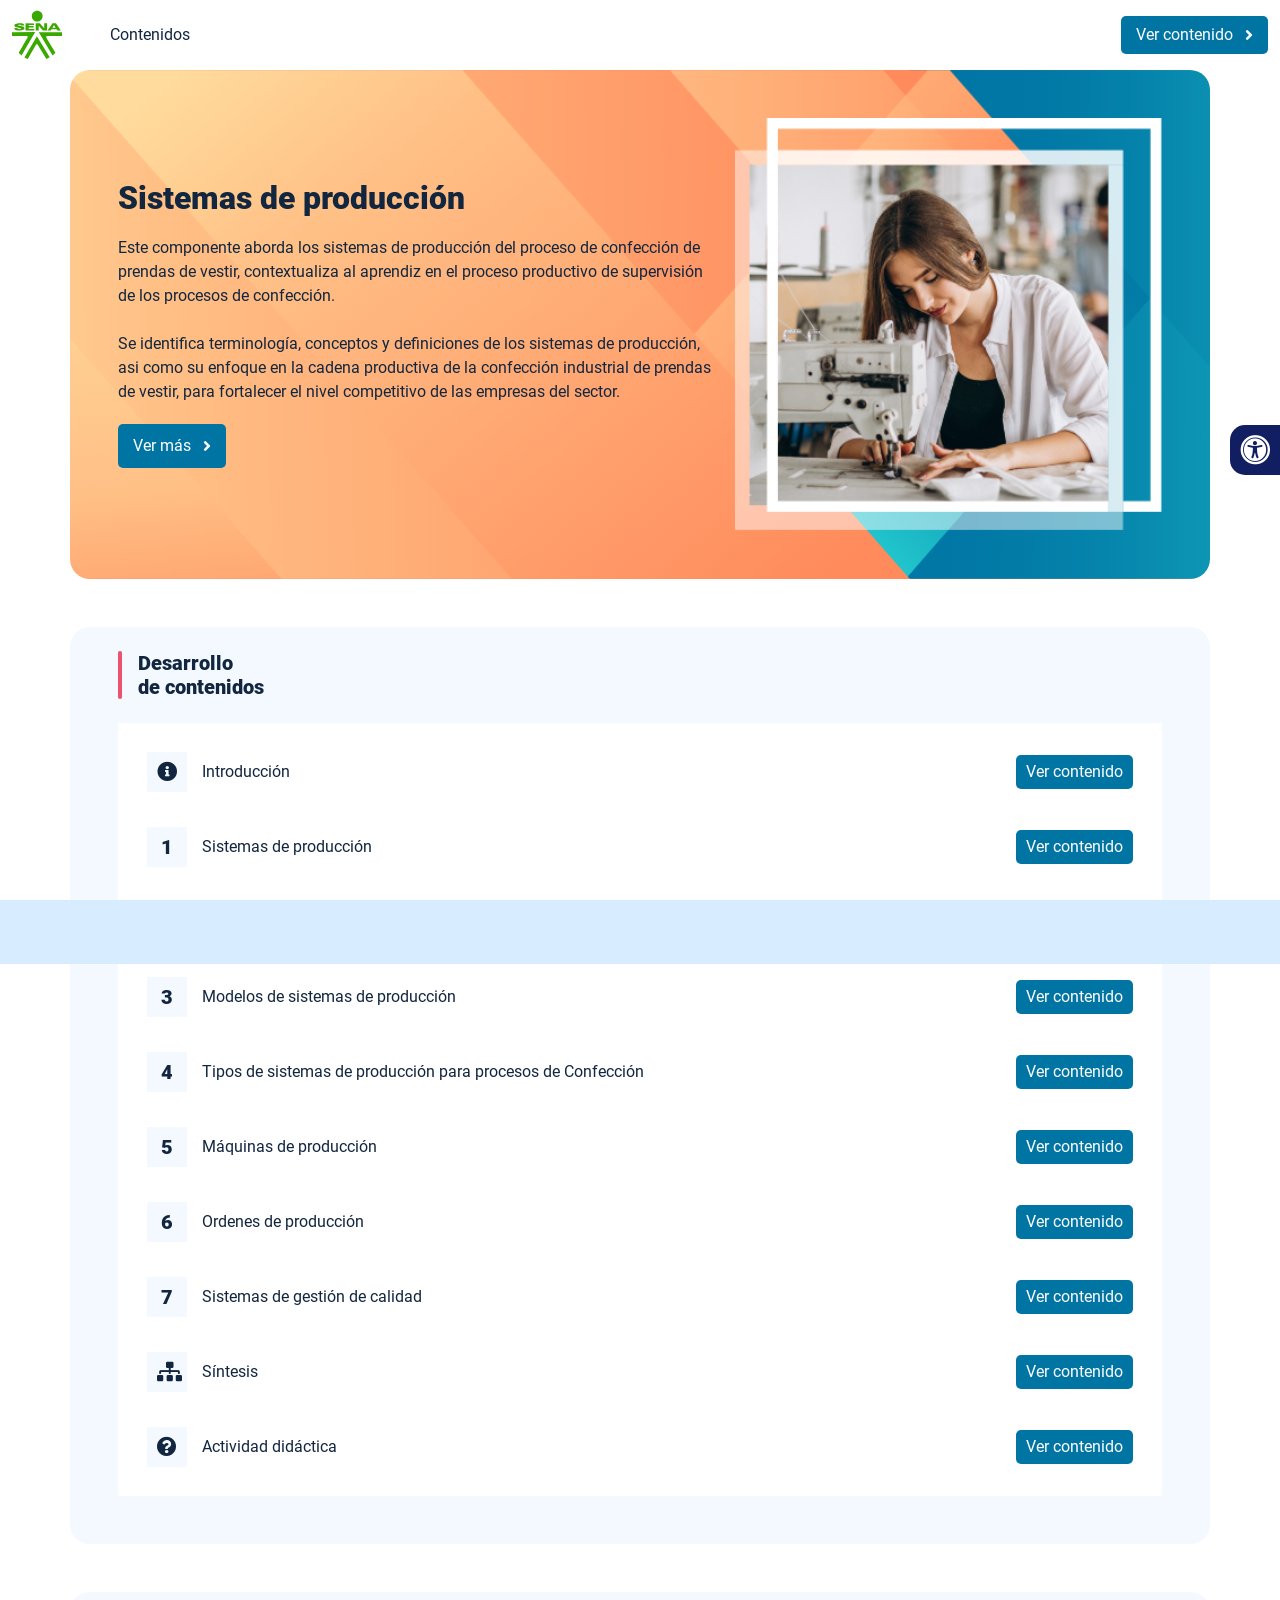
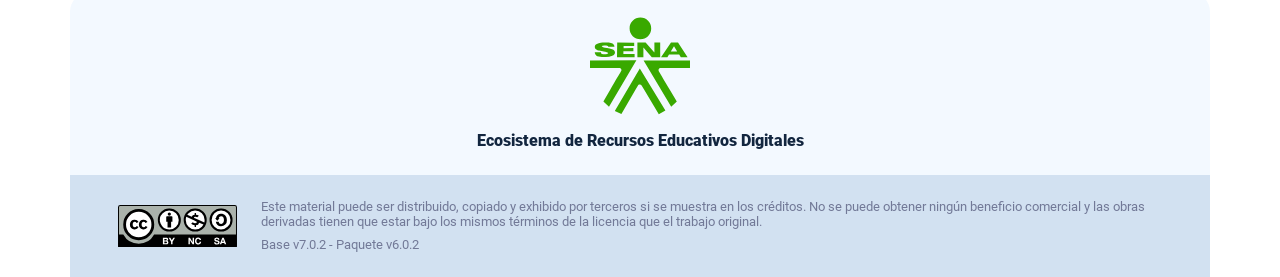
==== index.html @ aec23cde "new dist" ====
<!DOCTYPE html><html lang=""><head><meta charset="utf-8"><meta http-equiv="X-UA-Compatible" content="IE=edge"><meta name="viewport" content="width=device-width,initial-scale=1"><link rel="icon" href="favicon.ico"><title>Sistemas de producción</title><link href="css/chunk-110f1f0b.52141945.css" rel="prefetch"><link href="css/chunk-179248a2.52141945.css" rel="prefetch"><link href="css/chunk-2a9fce91.52141945.css" rel="prefetch"><link href="css/chunk-515a8379.88663ece.css" rel="prefetch"><link href="css/chunk-59974754.b28d5569.css" rel="prefetch"><link href="css/chunk-5d1ce150.52141945.css" rel="prefetch"><link href="css/chunk-60cbc06b.09438581.css" rel="prefetch"><link href="css/chunk-623f2040.52141945.css" rel="prefetch"><link href="css/chunk-6a43ec24.52141945.css" rel="prefetch"><link href="css/chunk-6e1e538a.3ba0a060.css" rel="prefetch"><link href="css/chunk-6e613899.52141945.css" rel="prefetch"><link href="css/chunk-766a929b.3920df97.css" rel="prefetch"><link href="css/chunk-7794bb60.52141945.css" rel="prefetch"><link href="css/comple.7e5da765.css" rel="prefetch"><link href="css/creditos.e6ead9f6.css" rel="prefetch"><link href="css/glosario.ad968acc.css" rel="prefetch"><link href="css/referencias.7b2e3d5b.css" rel="prefetch"><link href="js/actividad.a576bd8c.js" rel="prefetch"><link href="js/chunk-0206bfa0.db848401.js" rel="prefetch"><link href="js/chunk-110f1f0b.61a4ed11.js" rel="prefetch"><link href="js/chunk-13a6037e.0dbe5c65.js" rel="prefetch"><link href="js/chunk-179248a2.d6cf2861.js" rel="prefetch"><link href="js/chunk-18f95272.9d8cf629.js" rel="prefetch"><link href="js/chunk-2a9fce91.0ecc359b.js" rel="prefetch"><link href="js/chunk-2c06842c.6cae5bfb.js" rel="prefetch"><link href="js/chunk-2d0c5615.75151c9d.js" rel="prefetch"><link href="js/chunk-2d0e96ec.a0992f3a.js" rel="prefetch"><link href="js/chunk-2d208d90.7ca99724.js" rel="prefetch"><link href="js/chunk-2d21d0e2.662065e2.js" rel="prefetch"><link href="js/chunk-2d22c123.3ab92924.js" rel="prefetch"><link href="js/chunk-2e80bb9a.84e37d65.js" rel="prefetch"><link href="js/chunk-319206de.0748c1e6.js" rel="prefetch"><link href="js/chunk-36769079.db07006a.js" rel="prefetch"><link href="js/chunk-4cdd78c0.0277c010.js" rel="prefetch"><link href="js/chunk-515a8379.5df7d778.js" rel="prefetch"><link href="js/chunk-53ccb27e.cc458c56.js" rel="prefetch"><link href="js/chunk-55d286b8.f370762b.js" rel="prefetch"><link href="js/chunk-59974754.12fa6331.js" rel="prefetch"><link href="js/chunk-5d1ce150.6ee84259.js" rel="prefetch"><link href="js/chunk-60cbc06b.c331d9c0.js" rel="prefetch"><link href="js/chunk-623f2040.dfc3159f.js" rel="prefetch"><link href="js/chunk-659152b8.592218b5.js" rel="prefetch"><link href="js/chunk-6a43ec24.c4a1c2ef.js" rel="prefetch"><link href="js/chunk-6e1e538a.0a30a368.js" rel="prefetch"><link href="js/chunk-6e613899.042dd297.js" rel="prefetch"><link href="js/chunk-766a929b.cee86727.js" rel="prefetch"><link href="js/chunk-7794bb60.280b6865.js" rel="prefetch"><link href="js/chunk-c796899c.d7fc5ff3.js" rel="prefetch"><link href="js/chunk-e8a7823a.8074120d.js" rel="prefetch"><link href="js/chunk-fde47172.53c5fbd8.js" rel="prefetch"><link href="js/comple.3bf3a2bc.js" rel="prefetch"><link href="js/creditos.2d37fb69.js" rel="prefetch"><link href="js/glosario.e836d75d.js" rel="prefetch"><link href="js/intro.f58e5232.js" rel="prefetch"><link href="js/referencias.eb0eb357.js" rel="prefetch"><link href="js/sintesis.f07fb102.js" rel="prefetch"><link href="js/tema1.4e07a1c9.js" rel="prefetch"><link href="js/tema2.fbd312ad.js" rel="prefetch"><link href="js/tema3.838dd393.js" rel="prefetch"><link href="js/tema4.3c8792a9.js" rel="prefetch"><link href="js/tema5.8728f61d.js" rel="prefetch"><link href="js/tema6.2e759f06.js" rel="prefetch"><link href="js/tema7.4a0a9d48.js" rel="prefetch"><link href="css/app.a4b5a5cb.css" rel="preload" as="style"><link href="css/chunk-vendors.dfc863c0.css" rel="preload" as="style"><link href="js/app.c7c5527d.js" rel="preload" as="script"><link href="js/chunk-vendors.8834b822.js" rel="preload" as="script"><link href="css/chunk-vendors.dfc863c0.css" rel="stylesheet"><link href="css/app.a4b5a5cb.css" rel="stylesheet"></head><body><noscript><strong>We're sorry but Sistemas de producción doesn't work properly without JavaScript enabled. Please enable it to continue.</strong></noscript><div id="app"></div><script src="js/chunk-vendors.8834b822.js"></script><script src="js/app.c7c5527d.js"></script></body></html>
---- css/chunk-110f1f0b.52141945.css ----
.actividad[data-v-c4e6906c]{background-color:#f2f2f2}.horizontal-scroll__wrapper[data-v-c4e6906c]{overflow:hidden}.horizontal-scroll[data-v-c4e6906c]{display:flex;transition:transform .5s ease-in-out;align-items:center;flex-wrap:nowrap}.horizontal-scroll[data-v-c4e6906c]:not(.row){width:100%}.horizontal-scroll--item-fw[data-v-c4e6906c]>div{flex-grow:0;flex-shrink:0;width:100%;margin:0!important}
---- css/chunk-179248a2.52141945.css ----
.actividad[data-v-c4e6906c]{background-color:#f2f2f2}.horizontal-scroll__wrapper[data-v-c4e6906c]{overflow:hidden}.horizontal-scroll[data-v-c4e6906c]{display:flex;transition:transform .5s ease-in-out;align-items:center;flex-wrap:nowrap}.horizontal-scroll[data-v-c4e6906c]:not(.row){width:100%}.horizontal-scroll--item-fw[data-v-c4e6906c]>div{flex-grow:0;flex-shrink:0;width:100%;margin:0!important}
---- css/chunk-2a9fce91.52141945.css ----
.actividad[data-v-c4e6906c]{background-color:#f2f2f2}.horizontal-scroll__wrapper[data-v-c4e6906c]{overflow:hidden}.horizontal-scroll[data-v-c4e6906c]{display:flex;transition:transform .5s ease-in-out;align-items:center;flex-wrap:nowrap}.horizontal-scroll[data-v-c4e6906c]:not(.row){width:100%}.horizontal-scroll--item-fw[data-v-c4e6906c]>div{flex-grow:0;flex-shrink:0;width:100%;margin:0!important}
---- css/chunk-515a8379.88663ece.css ----
.actividad{background-color:#f2f2f2}.banner-interno{position:relative}.banner-interno__fondo{position:absolute;top:0;bottom:-50px;left:0;right:0;background-color:#ff8a5b;background-size:cover;background-position:50%}.banner-interno__titulo{display:flex;align-items:center}.banner-interno__titulo__icono{display:block;width:32px;height:32px;border-radius:50%;background-color:#12263f;position:relative}.banner-interno__titulo__icono i{color:#ff8a5b;position:absolute;left:50%;top:50%;transform:translate(-50%,-50%)}.banner-interno__titulo h1,.banner-interno__titulo h2,.banner-interno__titulo h3,.banner-interno__titulo h4,.banner-interno__titulo h5,.banner-interno__titulo h6{color:#12263f;line-height:1.1em}
---- css/chunk-59974754.b28d5569.css ----
.actividad{background-color:#f2f2f2}.aside-menu{position:fixed;top:70px;min-height:calc(100vh - 70px);max-height:calc(100vh - 70px);background-color:#f3f9ff;transition:flex .5s ease-in-out,width .5s ease-in-out;overflow-x:hidden;z-index:100001;width:300px}.aside-menu__black-background{position:fixed;inset:0;top:70px;background:rgba(0,0,0,.8);cursor:pointer}.aside-menu a{color:#111e61}.aside-menu__content{width:300px;display:flex;flex-direction:column;justify-content:space-between;min-height:calc(100vh - 70px);max-height:calc(100vh - 70px);border-right:1px solid #d8ecff;position:absolute;background:#fff}@media (max-height:800px){.aside-menu__content{min-height:800px;max-height:800px;overflow-y:auto}}.aside-menu__header{padding:10px;text-align:center;background-color:#d8ecff}.aside-menu__header h4{margin:0}.aside-menu__menu{overflow-y:auto;flex-grow:1;list-style:none;padding-left:0;margin-bottom:0}.aside-menu__menu__item--active .aside-menu__menu__item__lnk,.aside-menu__menu__item--active .aside-menu__sec-menu__item__lnk{background-color:#d8ecff;font-weight:700}.aside-menu__menu__item--sub-menu:hover,.aside-menu__menu__item:hover,.aside-menu__sec-menu__item:hover{background-color:#d8ecff}.aside-menu__menu__item--sub-menu{padding-left:10px}.aside-menu__menu__item--sub-menu--active .aside-menu__menu__item__lnk,.aside-menu__menu__item--sub-menu--active .aside-menu__sec-menu__item__lnk{background-color:#d8ecff;font-weight:700;position:relative}.aside-menu__menu__item--sub-menu--active .aside-menu__menu__item__lnk:before,.aside-menu__menu__item--sub-menu--active .aside-menu__sec-menu__item__lnk:before{content:"";display:block;position:absolute;left:0;bottom:0;top:0;width:4px;border-radius:2px;background-color:#ea526f}.aside-menu__menu__item__lnk,.aside-menu__sec-menu__item__lnk{display:flex;align-items:center;padding:10px 15px;line-height:1.1em}.aside-menu__menu__item__lnk i,.aside-menu__menu__item__lnk span,.aside-menu__sec-menu__item__lnk i,.aside-menu__sec-menu__item__lnk span{margin-right:10px}.aside-menu__menu__item__lnk i:last-child,.aside-menu__menu__item__lnk span:last-child,.aside-menu__sec-menu__item__lnk i:last-child,.aside-menu__sec-menu__item__lnk span:last-child{margin-right:0}.aside-menu__sec-menu{background-color:#d8ecff;padding:10px 0;flex-shrink:0;margin-bottom:0}.aside-menu__sec-menu__item{padding:10px 15px}.aside-menu__sec-menu__item__lnk{padding:0;border-radius:1em}.aside-menu__sec-menu__item__lnk i{display:block;width:2em;height:2em;padding:.5em 0;text-align:center;background-color:#fff;border-radius:50%}.aside-menu__sec-menu__item__lnk:hover{background-color:#fff}@media (max-width:576px){.aside-menu__sec-menu{padding-bottom:110px}}.main-menu-enter-active{animation:main-menu-open-animation .3s}.main-menu-enter-active .aside-menu__black-background{animation:main-menu-background-animation .3s}.main-menu-leave-active{animation:main-menu-open-animation .3s reverse}.main-menu-leave-active .aside-menu__black-background{animation:main-menu-background-animation .3s reverse}@keyframes main-menu-open-animation{0%{width:0}to{width:300px}}@keyframes main-menu-background-animation{0%{opacity:0}to{opacity:1}}
---- css/chunk-5d1ce150.52141945.css ----
.actividad[data-v-c4e6906c]{background-color:#f2f2f2}.horizontal-scroll__wrapper[data-v-c4e6906c]{overflow:hidden}.horizontal-scroll[data-v-c4e6906c]{display:flex;transition:transform .5s ease-in-out;align-items:center;flex-wrap:nowrap}.horizontal-scroll[data-v-c4e6906c]:not(.row){width:100%}.horizontal-scroll--item-fw[data-v-c4e6906c]>div{flex-grow:0;flex-shrink:0;width:100%;margin:0!important}
---- css/chunk-60cbc06b.09438581.css ----
.actividad[data-v-7e5a4120]{background-color:#f2f2f2}.header[data-v-7e5a4120]{position:sticky;top:0;padding-top:10px;padding-bottom:10px;background-color:#fff;z-index:10010;line-height:1.1em}.header__logo[data-v-7e5a4120]{width:50px}@media (max-width:576px){.header__componente-formativo[data-v-7e5a4120]{font-size:.8em}}.header__menu[data-v-7e5a4120]{cursor:pointer}.header__menu span[data-v-7e5a4120]{font-size:.7em;display:block;line-height:1em;text-align:center;color:#111e61}.header__menu__btn[data-v-7e5a4120]{width:30px;height:30px;position:relative;margin-bottom:4px}.header__menu__btn .line-1[data-v-7e5a4120],.header__menu__btn .line-2[data-v-7e5a4120],.header__menu__btn .line-3[data-v-7e5a4120]{height:4px;width:30px;background-color:#111e61;transform-origin:center center;position:absolute;left:0;border-radius:2px}.header__menu__btn .line-1[data-v-7e5a4120]{top:4px;animation:line-1-inactive-data-v-7e5a4120 .5s ease-in-out forwards}.header__menu__btn .line-2[data-v-7e5a4120]{top:13px;animation:line-2-inactive-data-v-7e5a4120 .5s ease-in-out forwards}.header__menu__btn .line-3[data-v-7e5a4120]{top:22px;animation:line-3-inactive-data-v-7e5a4120 .5s ease-in-out forwards}.header__menu__btn[data-v-7e5a4120]:hover{cursor:pointer}.header__menu__btn--open .line-1[data-v-7e5a4120]{animation:line-1-active-data-v-7e5a4120 .5s ease-in-out forwards}.header__menu__btn--open .line-2[data-v-7e5a4120]{animation:line-2-active-data-v-7e5a4120 .5s ease-in-out forwards}.header__menu__btn--open .line-3[data-v-7e5a4120]{animation:line-3-active-data-v-7e5a4120 .5s ease-in-out forwards}@keyframes line-1-active-data-v-7e5a4120{0%{transform:translate(0) rotate(0)}50%{transform:translateY(9px) rotate(0)}to{transform:translateY(9px) rotate(45deg)}}@keyframes line-2-active-data-v-7e5a4120{0%{transform:scale(1)}to{transform:scale(0)}}@keyframes line-3-active-data-v-7e5a4120{0%{transform:translate(0) rotate(0)}50%{transform:translateY(-9px) rotate(0)}to{transform:translateY(-9px) rotate(-45deg)}}@keyframes line-1-inactive-data-v-7e5a4120{0%{transform:translateY(9px) rotate(45deg)}50%{transform:translateY(9px) rotate(0)}to{transform:translate(0) rotate(0)}}@keyframes line-2-inactive-data-v-7e5a4120{0%{transform:scale(0)}to{transform:scale(1)}}@keyframes line-3-inactive-data-v-7e5a4120{0%{transform:translateY(-9px) rotate(-45deg)}50%{transform:translateY(-9px) rotate(0)}to{transform:translate(0) rotate(0)}}
---- css/chunk-623f2040.52141945.css ----
.actividad[data-v-c4e6906c]{background-color:#f2f2f2}.horizontal-scroll__wrapper[data-v-c4e6906c]{overflow:hidden}.horizontal-scroll[data-v-c4e6906c]{display:flex;transition:transform .5s ease-in-out;align-items:center;flex-wrap:nowrap}.horizontal-scroll[data-v-c4e6906c]:not(.row){width:100%}.horizontal-scroll--item-fw[data-v-c4e6906c]>div{flex-grow:0;flex-shrink:0;width:100%;margin:0!important}
---- css/chunk-6a43ec24.52141945.css ----
.actividad[data-v-c4e6906c]{background-color:#f2f2f2}.horizontal-scroll__wrapper[data-v-c4e6906c]{overflow:hidden}.horizontal-scroll[data-v-c4e6906c]{display:flex;transition:transform .5s ease-in-out;align-items:center;flex-wrap:nowrap}.horizontal-scroll[data-v-c4e6906c]:not(.row){width:100%}.horizontal-scroll--item-fw[data-v-c4e6906c]>div{flex-grow:0;flex-shrink:0;width:100%;margin:0!important}
---- css/chunk-6e1e538a.3ba0a060.css ----
.actividad[data-v-4f6b7c58]{background-color:#f2f2f2}.accesibilidad[data-v-4f6b7c58]{position:fixed;right:0;top:50vh;height:50px;background-color:#111e61;border-top-left-radius:15px;border-bottom-left-radius:15px;transform:translateY(-50%) translateX(100%) translateX(-50px);overflow:hidden;transition:transform .3s ease-in-out,height .3s ease-in-out}.accesibilidad[data-v-4f6b7c58]:hover{transform:translateY(-50%) translateX(0);height:12.75rem}.accesibilidad [data-v-4f6b7c58]{color:#fff}.accesibilidad__menu__content .accesibilidad__menu__item[data-v-4f6b7c58]{cursor:pointer}.accesibilidad__menu__content .accesibilidad__menu__item[data-v-4f6b7c58]:hover{background-color:#273685}.accesibilidad__menu__content .accesibilidad__menu__item[data-v-4f6b7c58]:last-child{border:none}.accesibilidad__menu__item[data-v-4f6b7c58]{display:flex;align-items:center;padding:10px;border-bottom:1px solid #273685;line-height:1em;-moz-user-select:none;user-select:none}.accesibilidad__menu i[data-v-4f6b7c58]{font-size:30px;font-style:normal;margin-right:10px;line-height:1em}.accesibilidad__menu img[data-v-4f6b7c58]{width:30px;margin-right:10px}
---- css/chunk-6e613899.52141945.css ----
.actividad[data-v-c4e6906c]{background-color:#f2f2f2}.horizontal-scroll__wrapper[data-v-c4e6906c]{overflow:hidden}.horizontal-scroll[data-v-c4e6906c]{display:flex;transition:transform .5s ease-in-out;align-items:center;flex-wrap:nowrap}.horizontal-scroll[data-v-c4e6906c]:not(.row){width:100%}.horizontal-scroll--item-fw[data-v-c4e6906c]>div{flex-grow:0;flex-shrink:0;width:100%;margin:0!important}
---- css/chunk-766a929b.3920df97.css ----
.actividad{background-color:#f2f2f2}.barra-avance{display:flex;align-items:center;justify-content:space-between;position:fixed;bottom:0;left:0;width:100%;padding:10px;background-color:#d8ecff;transition:transform .5s ease-in-out;z-index:100000}.barra-avance__barra{margin:0 20px;flex:1;position:relative;max-width:800px}.barra-avance__barra--amarilla,.barra-avance__barra--blanca{height:4px}.barra-avance__barra--amarilla:after,.barra-avance__barra--amarilla:before,.barra-avance__barra--blanca:after,.barra-avance__barra--blanca:before{content:"";display:block;width:10px;height:10px;border-radius:50%;position:absolute;top:50%}.barra-avance__barra--amarilla:before,.barra-avance__barra--blanca:before{left:0;transform:translate(-50%,-50%)}.barra-avance__barra--amarilla:after,.barra-avance__barra--blanca:after{right:0;transform:translate(50%,-50%)}.barra-avance__barra--blanca{background-color:#fff}.barra-avance__barra--blanca:after,.barra-avance__barra--blanca:before{background-color:#fff}.barra-avance__barra--amarilla{position:absolute;width:100%;top:0;background-color:#0075a4}.barra-avance__barra--amarilla:after,.barra-avance__barra--amarilla:before{background-color:#0075a4}.barra-avance__boton--regresar{background-color:#b0c0d2}.barra-avance__boton--regresar span{color:#111e61!important}.barra-avance__boton--disable{opacity:0;pointer-events:none}.barra-avance--open{transform:translateY(0)}.barra-avance--close{transform:translateY(100%)}
---- css/chunk-7794bb60.52141945.css ----
.actividad[data-v-c4e6906c]{background-color:#f2f2f2}.horizontal-scroll__wrapper[data-v-c4e6906c]{overflow:hidden}.horizontal-scroll[data-v-c4e6906c]{display:flex;transition:transform .5s ease-in-out;align-items:center;flex-wrap:nowrap}.horizontal-scroll[data-v-c4e6906c]:not(.row){width:100%}.horizontal-scroll--item-fw[data-v-c4e6906c]>div{flex-grow:0;flex-shrink:0;width:100%;margin:0!important}
---- css/comple.7e5da765.css ----
.banner-interno{position:relative}.banner-interno__fondo{position:absolute;top:0;bottom:-50px;left:0;right:0;background-color:#ff8a5b;background-size:cover;background-position:50%}.banner-interno__titulo{display:flex;align-items:center}.banner-interno__titulo__icono{display:block;width:32px;height:32px;border-radius:50%;background-color:#12263f;position:relative}.banner-interno__titulo__icono i{color:#ff8a5b;position:absolute;left:50%;top:50%;transform:translate(-50%,-50%)}.banner-interno__titulo h1,.banner-interno__titulo h2,.banner-interno__titulo h3,.banner-interno__titulo h4,.banner-interno__titulo h5,.banner-interno__titulo h6{color:#12263f;line-height:1.1em}.actividad{background-color:#f2f2f2}.complementario__enlaces{display:flex;justify-content:center;flex-wrap:wrap}.complementario__enlaces a{margin:0 5px}.complementario__btn{font-size:1.5em;line-height:1em}table{width:calc(100% - 1px);min-width:800px}table thead{background-color:#d8ecff}table thead th{border-color:#d8ecff}table td,table th{padding:25px 20px;text-align:center}
---- css/creditos.e6ead9f6.css ----
.banner-interno{position:relative}.banner-interno__fondo{position:absolute;top:0;bottom:-50px;left:0;right:0;background-color:#ff8a5b;background-size:cover;background-position:50%}.banner-interno__titulo{display:flex;align-items:center}.banner-interno__titulo__icono{display:block;width:32px;height:32px;border-radius:50%;background-color:#12263f;position:relative}.banner-interno__titulo__icono i{color:#ff8a5b;position:absolute;left:50%;top:50%;transform:translate(-50%,-50%)}.banner-interno__titulo h1,.banner-interno__titulo h2,.banner-interno__titulo h3,.banner-interno__titulo h4,.banner-interno__titulo h5,.banner-interno__titulo h6{color:#12263f;line-height:1.1em}.actividad{background-color:#f2f2f2}.creditos-vista .tarjeta.credito{background-color:#d2e1f1}.creditos{color:#727997;overflow-x:auto}.creditos__item{min-width:490px}.creditos p{line-height:1.3em;margin-bottom:0;color:#727997}.creditos__titulo{font-weight:700;background-color:#d2e1f1;padding:5px 10px;border-top-radius:5px;border-top-left-radius:5px;border-top-right-radius:5px}.creditos table td,.creditos table th{border-color:#d2e1f1}
---- css/glosario.ad968acc.css ----
.banner-interno{position:relative}.banner-interno__fondo{position:absolute;top:0;bottom:-50px;left:0;right:0;background-color:#ff8a5b;background-size:cover;background-position:50%}.banner-interno__titulo{display:flex;align-items:center}.banner-interno__titulo__icono{display:block;width:32px;height:32px;border-radius:50%;background-color:#12263f;position:relative}.banner-interno__titulo__icono i{color:#ff8a5b;position:absolute;left:50%;top:50%;transform:translate(-50%,-50%)}.banner-interno__titulo h1,.banner-interno__titulo h2,.banner-interno__titulo h3,.banner-interno__titulo h4,.banner-interno__titulo h5,.banner-interno__titulo h6{color:#12263f;line-height:1.1em}.actividad{background-color:#f2f2f2}.glosario__letra-item{display:flex}.glosario__letra-item__texto{padding-top:5px}.glosario__letra-item__letra__icono{width:32px;height:32px;position:relative;line-height:1em;border-radius:50%;background-color:#d2e1f1}.glosario__letra-item__letra__icono span{position:absolute;left:50%;top:50%;transform:translate(-50%,-50%);font-size:1.1em;font-weight:900}
---- css/referencias.7b2e3d5b.css ----
.banner-interno{position:relative}.banner-interno__fondo{position:absolute;top:0;bottom:-50px;left:0;right:0;background-color:#ff8a5b;background-size:cover;background-position:50%}.banner-interno__titulo{display:flex;align-items:center}.banner-interno__titulo__icono{display:block;width:32px;height:32px;border-radius:50%;background-color:#12263f;position:relative}.banner-interno__titulo__icono i{color:#ff8a5b;position:absolute;left:50%;top:50%;transform:translate(-50%,-50%)}.banner-interno__titulo h1,.banner-interno__titulo h2,.banner-interno__titulo h3,.banner-interno__titulo h4,.banner-interno__titulo h5,.banner-interno__titulo h6{color:#12263f;line-height:1.1em}.actividad{background-color:#f2f2f2}.referencias__item:last-child hr{display:none}.referencias__item a{color:#2196f3;text-decoration:underline;overflow-wrap:break-word}
---- css/app.a4b5a5cb.css ----
.actividad{background-color:#f2f2f2}*{box-sizing:inherit}:after,:before{box-sizing:inherit}html{height:100%;line-height:1.15;box-sizing:border-box;-webkit-font-smoothing:antialiased;-moz-osx-font-smoothing:grayscale;-webkit-text-size-adjust:100%;-ms-text-size-adjust:100%;text-rendering:optimizeLegibility}a,abbr,acronym,address,applet,article,aside,audio,b,big,blockquote,body,canvas,caption,center,cite,code,dd,del,details,dfn,div,dl,dt,em,embed,fieldset,figcaption,figure,footer,form,h1,h2,h3,h4,h5,h6,header,hgroup,html,i,iframe,img,ins,kbd,label,legend,li,mark,menu,nav,object,ol,output,p,pre,q,ruby,s,samp,section,small,span,strike,strong,sub,summary,sup,table,tbody,td,tfoot,th,thead,time,tr,tt,u,ul,var,video{margin:0;padding:0;border:0;outline:0;background:transparent;vertical-align:baseline}article,aside,details,figcaption,figure,footer,header,main,menu,nav,section,summary{display:block}[hidden],template{display:none}hr{box-sizing:content-box;height:0;border-bottom:1px solid #e8e8e8;border-left:0;border-right:0;border-top:0;margin:1.5em 0;overflow:visible}[hidden]{display:none}a{font-family:Roboto,sans-serif;font-size:1em;font-weight:400;text-decoration:none;color:#12263f;background-color:transparent;transition:all .15s ease-in-out;-webkit-text-decoration-skip:objects}a:active,a:hover{outline-width:0}a:active,a:focus,a:hover{color:#000}[type=button],[type=reset],[type=submit],button{-moz-appearance:none;appearance:none;cursor:pointer;display:inline-block;vertical-align:middle;border:0;border-radius:5px;color:#fff;background-color:#0075a4;font-family:Roboto,sans-serif;font-weight:400;font-size:1em;-webkit-font-smoothing:antialiased;line-height:1em;white-space:nowrap;text-decoration:none;text-transform:none;padding:.75em 1.5em;margin:0;-moz-user-select:none;user-select:none;overflow:visible;transition:background-color .15s ease-in-out}[type=button]:focus,[type=button]:hover,[type=reset]:focus,[type=reset]:hover,[type=submit]:focus,[type=submit]:hover,button:focus,button:hover{background-color:#0075a4;color:#fff}[type=button]:disabled,[type=reset]:disabled,[type=submit]:disabled,button:disabled{cursor:not-allowed;opacity:.5}[type=button]:disabled:hover,[type=reset]:disabled:hover,[type=submit]:disabled:hover,button:disabled:hover{background-color:#0075a4}input,select,textarea{margin:0;display:block;font-family:Roboto,sans-serif;font-size:16px}input{overflow:visible}[type=color],[type=date],[type=datetime-local],[type=datetime],[type=email],[type=month],[type=number],[type=password],[type=search],[type=tel],[type=text],[type=time],[type=url],[type=week],input:not([type]),select,select[multiple],textarea{background-color:#fff;border:1px solid #e8e8e8;border-radius:5px;box-shadow:inset 0 1px 3px rgba(0,0,0,.06);box-sizing:inherit;margin-bottom:.75em;padding:.5em;transition:border-color .15s ease-in-out;width:100%}[type=color]:hover,[type=date]:hover,[type=datetime-local]:hover,[type=datetime]:hover,[type=email]:hover,[type=month]:hover,[type=number]:hover,[type=password]:hover,[type=search]:hover,[type=tel]:hover,[type=text]:hover,[type=time]:hover,[type=url]:hover,[type=week]:hover,input:not([type]):hover,select:hover,select[multiple]:hover,textarea:hover{border-color:shade(#e8e8e8,20%)}[type=color]:focus,[type=date]:focus,[type=datetime-local]:focus,[type=datetime]:focus,[type=email]:focus,[type=month]:focus,[type=number]:focus,[type=password]:focus,[type=search]:focus,[type=tel]:focus,[type=text]:focus,[type=time]:focus,[type=url]:focus,[type=week]:focus,input:not([type]):focus,select:focus,select[multiple]:focus,textarea:focus{border-color:#ea526f;box-shadow:inset 0 1px 3px rgba(0,0,0,.06),0 0 5px rgba(255,120,66,.7);outline:none}[type=color]:disabled,[type=date]:disabled,[type=datetime-local]:disabled,[type=datetime]:disabled,[type=email]:disabled,[type=month]:disabled,[type=number]:disabled,[type=password]:disabled,[type=search]:disabled,[type=tel]:disabled,[type=text]:disabled,[type=time]:disabled,[type=url]:disabled,[type=week]:disabled,input:not([type]):disabled,select:disabled,select[multiple]:disabled,textarea:disabled{background-color:shade(#fff,5%);cursor:not-allowed}[type=color]:disabled:hover,[type=date]:disabled:hover,[type=datetime-local]:disabled:hover,[type=datetime]:disabled:hover,[type=email]:disabled:hover,[type=month]:disabled:hover,[type=number]:disabled:hover,[type=password]:disabled:hover,[type=search]:disabled:hover,[type=tel]:disabled:hover,[type=text]:disabled:hover,[type=time]:disabled:hover,[type=url]:disabled:hover,[type=week]:disabled:hover,input:not([type]):disabled:hover,select:disabled:hover,select[multiple]:disabled:hover,textarea:disabled:hover{border:1px solid #e8e8e8}select{text-transform:none;max-width:100%;border-radius:5px}::-webkit-file-upload-button{background-color:#0075a4;border:none;cursor:pointer;color:#fff;border-radius:5px;padding:.75em 1.5em}::-webkit-file-upload-button:hover{background-color:#0075a4}optgroup{font-weight:700}fieldset{border:1px solid #e8e8e8;background-color:transparent;padding:1.5em;-webkit-margin-start:0;-webkit-margin-end:0;-webkit-padding-before:1.5em;-webkit-padding-start:1.5em;-webkit-padding-end:1.5em;-webkit-padding-after:1.5em}legend{box-sizing:border-box;color:inherit;display:table;max-width:100%;padding:0;white-space:normal;font-weight:600;-webkit-padding-start:0;-webkit-padding-end:0}label,legend{margin-bottom:.375em}label{display:block;font-size:1em;font-family:Roboto,sans-serif;font-weight:900}textarea{overflow:auto;resize:vertical}[type=checkbox],[type=radio]{box-sizing:border-box;padding:0;display:inline;margin-right:.375em}[type=number]::-webkit-inner-spin-button,[type=number]::-webkit-outer-spin-button{height:auto}[type=search]{-webkit-appearance:textfield;outline-offset:-2px}[type=search]::-webkit-search-cancel-button,[type=search]::-webkit-search-decoration{-webkit-appearance:none;-moz-appearance:none}::-moz-placeholder{color:#999}::placeholder{color:#999}::-webkit-file-upload-button{-webkit-appearance:button;-moz-appearance:button;font:inherit}[type=file]{margin-bottom:.75em;width:100%}[type=button],[type=reset],[type=submit],button{-webkit-appearance:button}[type=button]::-moz-focus-inner,[type=reset]::-moz-focus-inner,[type=submit]::-moz-focus-inner,button::-moz-focus-inner{border-style:none;padding:0}[type=button]:-moz-focusring,[type=reset]:-moz-focusring,[type=submit]:-moz-focusring,button:-moz-focusring{outline:1px dotted ButtonText}progress{vertical-align:baseline}ol,ul{list-style:none;margin-bottom:1em}dt{font-weight:700}figure,img,picture,svg{margin:0;width:100%;max-width:100%}figcaption{display:block;background-color:#e8e8e8;padding:.75em 1.5em;font-size:.8em;font-weight:700}img,svg{display:block;border-style:none}svg:not(:root){overflow:hidden}audio,canvas,progress,video{display:inline-block}audio:not([controls]){display:none;height:0}template{display:none}table{border-collapse:collapse;border-spacing:0;table-layout:fixed;width:100%}td,th,tr{vertical-align:middle}td,th{border:1px solid #e8e8e8;padding:.75em}th{font-size:.875em;line-height:1.2}td{line-height:1.5}body{font-size:16px;font-weight:400;line-height:1.5}body,h1,h2,h3,h4,h5,h6{color:#12263f;font-family:Roboto,sans-serif}h1,h2,h3,h4,h5,h6{font-weight:900;line-height:1.2;margin:0 0 .75em}h1{font-size:2em}h2{font-size:1.5em}h3{font-size:1.25em}h4{font-size:1.125em}h5{font-size:1em}h6{font-size:.875em}p{font-family:Roboto,sans-serif;font-size:1em;font-weight:400;line-height:1.5;color:#12263f;margin-bottom:1em}b,strong{font-weight:700}dfn,em,i{font-style:italic}br{line-height:2em}u{text-decoration:underline}code,kbd,pre,samp{color:#727997;font-family:Lucida Console,Courier New,monospace;font-size:1em}sub,sup{font-size:75%;line-height:0;position:relative;vertical-align:baseline}sub{bottom:-.25em}sup{top:-.5em}small{font-size:80%}mark{background-color:#ffeb3b;color:#000}abbr[title]{border-bottom:none;text-decoration:underline;text-decoration:underline dotted}blockquote,q{quotes:none}::selection{background:#2196f3!important;color:#fff!important;text-shadow:none}::-moz-selection{background:#2196f3!important;color:#fff!important;text-shadow:none}img::selection{background:transparent}img::-moz-selection{background:transparent}body{-webkit-tap-highlight-color:#2196F3!important}details,menu{display:block}summary{display:list-item}@media print{*{background:transparent!important;color:#000!important;box-shadow:none!important;text-shadow:none!important}:after,:before,:first-letter,:first-line{background:transparent!important;color:#000!important;box-shadow:none!important;text-shadow:none!important}a,a:visited{text-decoration:underline}a[href]:after{content:" (" attr(href) ")"}a abbr[title]:after{content:" (" attr(title) ")"}a[href^="#"]:after,a[href^="javascript:"]:after{content:""}blockquote,pre{border:1px solid #999;page-break-inside:avoid}thead{display:table-header-group}img,tr{page-break-inside:avoid}img{max-width:100%!important}h2,h3,p{orphans:3;widows:3}h2,h3{page-break-after:avoid}}.acordion{position:relative}.acordion__header{display:flex;align-items:center;margin-bottom:25px;cursor:pointer;justify-content:space-between}.acordion__accion__btn--a,.acordion__accion__btn--b{width:40px;height:40px;border-radius:50%;position:relative}.acordion__accion__btn--a i,.acordion__accion__btn--b i{position:absolute;top:50%;left:50%;transform:translate(-50%,-50%)}.acordion__accion__btn--a{background-color:#fff;box-shadow:0 3px 5px 0 rgba(17,30,97,.3)}.acordion__accion__btn--b{border:1px solid #111e61}.acordion__contenido{overflow:hidden;transition:height .5s ease-in-out}.acordion .indicador__container{transform:translateY(15px)}.bloque-texto-a{position:relative}.bloque-texto-a:before{content:"";display:block;position:absolute;top:0;bottom:0;left:50%;right:0}.bloque-texto-a>div{position:relative}.bloque-texto-a.color-primario,.bloque-texto-a__texto{background-color:#fff}.bloque-texto-a.color-primario:before{background-color:#ff8a5b}.bloque-texto-a.color-secundario{background-color:#75e5e7}.bloque-texto-a.color-secundario:before{background-color:#25ced1}.bloque-texto-a.color-acento-contenido{background-color:#f8c4ce}.bloque-texto-a.color-acento-contenido:before{background-color:#ea526f}.bloque-texto-a.color-acento-botones{background-color:#3ec8ff}.bloque-texto-a.color-acento-botones:before{background-color:#0075a4}.bloque-texto-b{position:relative}.bloque-texto-b:before{content:"";display:block;position:absolute;top:40%;bottom:0;left:35%;right:0}.bloque-texto-b__texto{position:relative}.bloque-texto-b__texto *{display:inline}.bloque-texto-b i{font-size:2.5em;color:#ea526f}.bloque-texto-b i:first-of-type{margin-right:15px}.bloque-texto-b i:last-of-type{margin-left:15px;vertical-align:text-top}.bloque-texto-b.color-primario:before{background-color:#ff8a5b}.bloque-texto-b.color-secundario:before{background-color:#25ced1}.bloque-texto-b.color-acento-contenido:before{background-color:#ea526f}.bloque-texto-b.color-acento-botones:before{background-color:#0075a4}.bloque-texto-c i{font-size:2.5em;color:#ea526f}.bloque-texto-c:after{content:"";display:block;width:30px;height:30px;background-color:#ea526f;position:relative;left:calc(100% - 30px)}.bloque-texto-c.color-primario{background-color:#ff8a5b}.bloque-texto-c.color-secundario{background-color:#25ced1}.bloque-texto-c.color-acento-contenido{background-color:#ea526f}.bloque-texto-c.color-acento-botones{background-color:#0075a4}.bloque-texto-d{border-top:1px solid #ea526f;position:relative}.bloque-texto-d:before{content:"";display:block;position:absolute;top:40%;bottom:0;left:35%;right:0}.bloque-texto-d__texto{position:relative}.bloque-texto-d__texto *{display:inline}.bloque-texto-d i{font-size:2.5em;color:#ea526f}.bloque-texto-d i:first-of-type{margin-right:15px}.bloque-texto-d i:last-of-type{margin-left:15px;vertical-align:text-top}.bloque-texto-d__autor,.bloque-texto-e__autor{text-align:right;position:relative}.bloque-texto-d.color-primario:before{background-color:#ff8a5b}.bloque-texto-d.color-secundario:before{background-color:#25ced1}.bloque-texto-d.color-acento-contenido:before{background-color:#ea526f}.bloque-texto-d.color-acento-botones:before{background-color:#0075a4}.bloque-texto-e__texto *{display:inline}.bloque-texto-e i{font-size:2.5em;color:#ea526f}.bloque-texto-e i:first-of-type{margin-right:15px}.bloque-texto-e i:last-of-type{margin-left:15px;vertical-align:text-top}.bloque-texto-e.color-primario{background-color:#ff8a5b}.bloque-texto-e.color-secundario{background-color:#25ced1}.bloque-texto-e.color-acento-contenido{background-color:#ea526f}.bloque-texto-e.color-acento-botones{background-color:#0075a4}.bloque-texto-f{display:flex;flex-direction:column;position:relative;padding-bottom:50px}.bloque-texto-f:before{content:"";display:block;position:absolute;top:0;left:0;right:0;bottom:50px}.bloque-texto-f__comillas{position:static}.bloque-texto-f__comillas i{position:absolute;font-size:2.5em;color:#ea526f}.bloque-texto-f__comillas i:first-of-type{margin-right:15px;top:0;left:40px;transform:translate(-50%,-50%)}.bloque-texto-f__comillas i:last-of-type{margin-left:15px;vertical-align:text-top;top:calc(100% - 50px);right:10px;margin:0;transform:translate(-50%,-50%)}.bloque-texto-f__texto{position:relative}.bloque-texto-f__texto *{display:inline}.bloque-texto-f__autor{text-align:center;position:relative}.bloque-texto-f__avatar{position:relative;height:50px}.bloque-texto-f__avatar__img{background-color:#fff;position:absolute;top:0;left:50%;transform:translateX(-50%);width:100px;border-radius:50%;overflow:hidden;border:5px solid #fff;box-shadow:0 0 10px 0 rgba(0,0,0,.3)}.bloque-texto-f.color-primario:before{background-color:#ff8a5b}.bloque-texto-f.color-secundario:before{background-color:#25ced1}.bloque-texto-f.color-acento-contenido:before{background-color:#ea526f}.bloque-texto-f.color-acento-botones:before{background-color:#0075a4}.bloque-texto-g{position:relative;display:flex;justify-content:flex-end}.bloque-texto-g__img{width:50%;position:absolute;top:0;left:0;bottom:0;background-position:50%;background-size:cover}.bloque-texto-g__texto{position:relative;width:60%;background-color:hsla(0,0%,100%,.95)}.bloque-texto-g__texto *{display:inline}.bloque-texto-g--inverso{justify-content:flex-start}.bloque-texto-g--inverso .bloque-texto-g__img{left:auto;right:0}@media (max-width:992px){.bloque-texto-g{padding-top:40%!important}.bloque-texto-g__img{width:100%;height:50%}.bloque-texto-g__texto{width:100%}}@media (max-width:576px){.bloque-texto-g{padding-top:200px!important}.bloque-texto-g__img{height:250px}}.bloque-texto-g.color-primario{background-color:#ff8a5b}.bloque-texto-g.color-secundario{background-color:#25ced1}.bloque-texto-g.color-acento-contenido{background-color:#ea526f}.bloque-texto-g.color-acento-botones{background-color:#0075a4}.tabs-a__tab{display:block;width:100%;text-align:left;background-color:#d8ecff;padding:15px 20px;border-radius:5px;color:#111e61;line-height:1.2em}.tabs-a__tab__text{overflow:hidden;text-overflow:ellipsis}.tabs-a__tab:last-child{margin-bottom:0!important}.tabs-a__tab:active,.tabs-a__tab:focus,.tabs-a__tab:hover{color:#111e61}.tabs-a__tab__selected{font-weight:700}@media (min-width:992px){.tabs-a__tab__selected{position:relative}.tabs-a__tab__selected:before{content:"";display:block;position:absolute;right:0;top:50%;width:15px;height:15px;transform:translate(5px,-50%) rotate(45deg);background-color:#0075a4}}.tabs-a__content-item{opacity:0}.tabs-a__content-item--active{animation:tab-content-active .5s ease-in-out forwards}.tabs-a.color-primario .tabs-a__tab:active,.tabs-a.color-primario .tabs-a__tab:focus,.tabs-a.color-primario .tabs-a__tab:hover{background-color:#ff8a5b;color:#12263f}.tabs-a.color-primario .tabs-a__tab__selected{background-color:#ff8a5b;color:#12263f}.tabs-a.color-primario .tabs-a__tab__selected:before{background-color:#ff8a5b}.tabs-a.color-secundario .tabs-a__tab:active,.tabs-a.color-secundario .tabs-a__tab:focus,.tabs-a.color-secundario .tabs-a__tab:hover{background-color:#25ced1;color:#fff}.tabs-a.color-secundario .tabs-a__tab__selected{background-color:#25ced1;color:#fff}.tabs-a.color-secundario .tabs-a__tab__selected:before{background-color:#25ced1}.tabs-a.color-acento-contenido .tabs-a__tab:active,.tabs-a.color-acento-contenido .tabs-a__tab:focus,.tabs-a.color-acento-contenido .tabs-a__tab:hover{background-color:#ea526f;color:#12263f}.tabs-a.color-acento-contenido .tabs-a__tab__selected{background-color:#ea526f;color:#12263f}.tabs-a.color-acento-contenido .tabs-a__tab__selected:before{background-color:#ea526f}.tabs-a.color-acento-botones .tabs-a__tab:active,.tabs-a.color-acento-botones .tabs-a__tab:focus,.tabs-a.color-acento-botones .tabs-a__tab:hover{background-color:#0075a4;color:#fff}.tabs-a.color-acento-botones .tabs-a__tab__selected{background-color:#0075a4;color:#fff}.tabs-a.color-acento-botones .tabs-a__tab__selected:before{background-color:#0075a4}@keyframes tab-content-active{0%{opacity:0}to{opacity:1}}.tabs-b{border-bottom:1px solid #afafaf}.tabs-b__tab{display:flex;flex-direction:column;align-items:center;padding:20px;background-color:#f6f6f6;border-right:2px solid #afafaf;border-bottom:2px solid #afafaf;cursor:pointer}.tabs-b__tab:active,.tabs-b__tab:focus,.tabs-b__tab:hover{background-color:#e8e8e8}.tabs-b__tab:last-child{border-right:none}.tabs-b__tab__icon{width:50px;margin-bottom:20px}.tabs-b__tab__title{text-align:center;font-size:.875em;line-height:1.1em;display:flex;height:100%;align-items:center}.tabs-b__tab--active{background-color:transparent;border-top:5px solid!important;border-bottom:none}.tabs-b__tab--active:active,.tabs-b__tab--active:focus,.tabs-b__tab--active:hover{background-color:transparent}.tabs-b__tab--active .tabs-b__tab__title{font-weight:700}@media (min-width:576px) and (max-width:992px){.tabs-b__tab{border-top:2px solid #afafaf}.tabs-b__tab:first-child{border-left:2px solid #afafaf}.tabs-b__tab:last-child{border-right:2px solid #afafaf}.tabs-b__tab:nth-child(4){border-left:2px solid #afafaf}.tabs-b__tab:nth-child(n+4){border-top:none}.tabs-b__tab--active:nth-child(-n+3){border-bottom:2px solid #afafaf}}@media (max-width:576px){.tabs-b__tab:last-child{border-right:2px solid #afafaf}.tabs-b__tab:nth-child(-n+2){border-top:2px solid #afafaf}.tabs-b__tab:nth-child(odd){border-left:2px solid #afafaf}}.tabs-b.color-primario .tabs-b__tab--active{border-top-color:#ff8a5b!important}.tabs-b.color-secundario .tabs-b__tab--active{border-top-color:#25ced1!important}.tabs-b.color-acento-contenido .tabs-b__tab--active{border-top-color:#ea526f!important}.tabs-b.color-acento-botones .tabs-b__tab--active{border-top-color:#0075a4!important}.tabs-c{border-bottom:1px solid #afafaf}.tabs-c__header{margin-bottom:15px}.tabs-c__tab{border-bottom:4px solid #e8e8e8;line-height:1.2;text-align:center;display:flex;align-items:center;justify-content:center;position:relative}.tabs-c__tab:after,.tabs-c__tab:before{content:"";display:block;position:absolute;transform:translate(-50%,-50%)}.tabs-c__tab:after{width:2px;height:20px;top:50%;right:-2px;background-color:#e8e8e8}.tabs-c__tab:last-child:after{display:none}@media (min-width:992px) and (max-width:1200px){.tabs-c__tab:nth-child(3n):after{display:none}}@media (min-width:576px) and (max-width:992px){.tabs-c__tab:nth-child(2n):after{display:none}}@media (max-width:576px){.tabs-c__tab:after{display:none}}.tabs-c__tab--active{border-bottom:4px solid!important}.tabs-c__tab--active:before{width:0;height:0;border-left:10px solid transparent;border-right:10px solid transparent;border-top:10px solid;left:50%;top:calc(100% + 6px)}.tabs-c__tab--active:active,.tabs-c__tab--active:focus,.tabs-c__tab--active:hover{background-color:transparent}.tabs-c__tab--active .tabs-b__tab__title{font-weight:700}.tabs-c.color-primario .tabs-c__tab--active{border-bottom-color:#ff8a5b!important}.tabs-c.color-primario .tabs-c__tab--active:before{border-top-color:#ff8a5b}.tabs-c.color-secundario .tabs-c__tab--active{border-bottom-color:#25ced1!important}.tabs-c.color-secundario .tabs-c__tab--active:before{border-top-color:#25ced1}.tabs-c.color-acento-contenido .tabs-c__tab--active{border-bottom-color:#ea526f!important}.tabs-c.color-acento-contenido .tabs-c__tab--active:before{border-top-color:#ea526f}.tabs-c.color-acento-botones .tabs-c__tab--active{border-bottom-color:#0075a4!important}.tabs-c.color-acento-botones .tabs-c__tab--active:before{border-top-color:#0075a4}.fade-enter-active,.fade-leave-active{transition:opacity .5s}.fade-enter,.fade-leave-to{opacity:0}table *{line-height:1.2}table caption{margin-top:5px;color:#12263f;font-size:.8em;background-color:#e8e8e8;padding:.75em 1.5em;font-weight:700}.tabla-a{overflow-x:auto}.tabla-a table{min-width:700px}.tabla-a thead{border-top:5px solid;color:#111e61;background-color:#e8e8e8}.tabla-a th{border-color:#e8e8e8;font-weight:700;text-align:center;font-size:1.125em}.tabla-a.color-primario thead{border-color:#ff8a5b}.tabla-a.color-secundario thead{border-color:#25ced1}.tabla-a.color-acento-contenido thead{border-color:#ea526f}.tabla-a.color-acento-botones thead{border-color:#0075a4}.tabla-b,.tabla-c{overflow-x:auto}.tabla-b__header{background-color:#ea526f;padding:15px;text-align:center;position:sticky;left:0}.tabla-b__header *{color:#fff}.tabla-b table,.tabla-c table{table-layout:auto;min-width:700px}.tabla-b tr:nth-child(2n),.tabla-c tr:nth-child(2n){background-color:hsla(0,0%,91%,.4)}.tabla-b td,.tabla-b th,.tabla-c td,.tabla-c th{border:none;padding:20px 40px}.tabla-b th,.tabla-c th{width:200px;border-right:1px solid #e8e8e8}.color-primario.tabla-c .tabla-b__header,.tabla-b.color-primario .tabla-b__header{background-color:#ff8a5b}.color-primario.tabla-c .tabla-b__header *,.tabla-b.color-primario .tabla-b__header *{color:#12263f}.color-secundario.tabla-c .tabla-b__header,.tabla-b.color-secundario .tabla-b__header{background-color:#25ced1}.color-secundario.tabla-c .tabla-b__header *,.tabla-b.color-secundario .tabla-b__header *{color:#fff}.color-acento-contenido.tabla-c .tabla-b__header,.tabla-b.color-acento-contenido .tabla-b__header{background-color:#ea526f}.color-acento-contenido.tabla-c .tabla-b__header *,.tabla-b.color-acento-contenido .tabla-b__header *{color:#12263f}.color-acento-botones.tabla-c .tabla-b__header,.tabla-b.color-acento-botones .tabla-b__header{background-color:#0075a4}.color-acento-botones.tabla-c .tabla-b__header *,.tabla-b.color-acento-botones .tabla-b__header *{color:#fff}.tabla-c{box-shadow:0 0 10px 0 rgba(0,0,0,.25)}.tabla-c table{border-radius:10px;border-collapse:collapse}.tabla-c caption{border-radius:0}.tabla-c td,.tabla-c th{border:none;padding:20px}.tabla-c th{width:16%}.tabla-c th+td{width:36%}.tabla-c td{width:16%}.tabla-c td:first-child{width:36%}.linea-tiempo-a{position:relative;padding:30px 0}.linea-tiempo-a__row{display:flex;align-items:center;margin-bottom:90px;position:relative;cursor:pointer}.linea-tiempo-a__row:after,.linea-tiempo-a__row:before{content:"";display:block;top:50%;left:50%;width:40px;height:40px;border-radius:50%;position:absolute;transform:translate(-50%,-50%)}.linea-tiempo-a__row:after{width:20px;height:20px;background:#d2e1f1}.linea-tiempo-a__row:nth-child(2n){flex-direction:row-reverse}.linea-tiempo-a__row:nth-child(2n) .linea-tiempo-a__content{text-align:left}.linea-tiempo-a__row:nth-child(2n) .linea-tiempo-a__text{align-items:flex-start;margin-right:0;margin-left:80px}.linea-tiempo-a__row:nth-child(2n) .linea-tiempo-a__icon{justify-content:flex-end}.linea-tiempo-a__row:nth-child(2n) .linea-tiempo-a__icon__container{margin-left:0;margin-right:50px}.linea-tiempo-a__row:nth-child(2n) .linea-tiempo-a__icon__container:before{left:auto;right:0;transform:translate(35%,-50%) rotate(45deg)}.linea-tiempo-a__row:nth-child(2n):hover .linea-tiempo-a__icon__container{transform:scale(1.3) translateX(-15px)}.linea-tiempo-a__row:nth-child(2n):hover .linea-tiempo-a__text{transform:translateX(-30px)}.linea-tiempo-a__row:hover .linea-tiempo-a__icon__container{transform:scale(1.3) translateX(15px)}.linea-tiempo-a__row:hover .linea-tiempo-a__text{transform:translateX(30px)}.linea-tiempo-a__row:last-child{margin-bottom:0}.linea-tiempo-a__content{width:50%;text-align:right}.linea-tiempo-a__content span{display:block;margin:0;max-width:250px;line-height:1.1em}.linea-tiempo-a__text{display:flex;flex-direction:column;align-items:flex-end;margin-right:80px;transition:transform .3s ease-in-out}.linea-tiempo-a__icon{display:flex}.linea-tiempo-a__icon__container{position:relative;width:130px;height:130px;background:#ea526f;border-radius:50%;margin-left:50px;transition:transform .3s ease-in-out;display:flex;justify-content:center;align-items:center}.linea-tiempo-a__icon__container:before{content:"";display:block;top:50%;left:0;width:30px;height:30px;position:absolute;background:#ea526f;transform:translate(-35%,-50%) rotate(45deg)}.linea-tiempo-a__icon__container span{position:relative;text-align:center;font-weight:900}.linea-tiempo-a__icon img{width:60px;position:absolute;top:50%;left:50%;transform:translate(-50%,-50%)}.linea-tiempo-a:before{content:"";display:block;top:0;left:50%;width:10px;height:100%;border-radius:5px;position:absolute;background:#d2e1f1;transform:translate(-50%)}@media screen and (max-width:768px){.linea-tiempo-a__row:nth-child(2n) .linea-tiempo-a__text{margin-left:40px}.linea-tiempo-a__row:nth-child(2n):hover .linea-tiempo-a__icon__container{transform:scale(1.3) translateX(-5px)}.linea-tiempo-a__row:nth-child(2n):hover .linea-tiempo-a__text{transform:translateX(-10px)}.linea-tiempo-a__row:hover .linea-tiempo-a__icon__container{transform:scale(1.3) translateX(5px)}.linea-tiempo-a__row:hover .linea-tiempo-a__text{transform:translateX(10px)}.linea-tiempo-a__text{margin-right:40px}}@media screen and (max-width:450px){.linea-tiempo-a__content span{font-size:16px}.linea-tiempo-a__icon__container{width:100px;height:100px}.linea-tiempo-a__icon__container span{font-size:16px}.linea-tiempo-a__icon__inner{width:100%;height:100%}.linea-tiempo-a__icon__inner:after{width:70px;height:70px}.linea-tiempo-a__icon img{width:40px}}.linea-tiempo-a.color-primario .linea-tiempo-a__row:before{background-color:#ff8a5b}.linea-tiempo-a.color-primario .linea-tiempo-a__icon__container{background-color:#ff8a5b;color:#12263f}.linea-tiempo-a.color-primario .linea-tiempo-a__icon__container:before{background-color:#ff8a5b}.linea-tiempo-a.color-secundario .linea-tiempo-a__row:before{background-color:#25ced1}.linea-tiempo-a.color-secundario .linea-tiempo-a__icon__container{background-color:#25ced1;color:#fff}.linea-tiempo-a.color-secundario .linea-tiempo-a__icon__container:before{background-color:#25ced1}.linea-tiempo-a.color-acento-contenido .linea-tiempo-a__row:before{background-color:#ea526f}.linea-tiempo-a.color-acento-contenido .linea-tiempo-a__icon__container{background-color:#ea526f;color:#12263f}.linea-tiempo-a.color-acento-contenido .linea-tiempo-a__icon__container:before{background-color:#ea526f}.linea-tiempo-a.color-acento-botones .linea-tiempo-a__row:before{background-color:#0075a4}.linea-tiempo-a.color-acento-botones .linea-tiempo-a__icon__container{background-color:#0075a4;color:#fff}.linea-tiempo-a.color-acento-botones .linea-tiempo-a__icon__container:before{background-color:#0075a4}.linea-tiempo-b{position:relative}.linea-tiempo-b__icon{padding-top:100%;border-radius:50%;position:relative}.linea-tiempo-b__icon:after{content:"";display:block;width:15px;height:4px;position:absolute;left:100%;top:50%;transform:translateY(-50%)}.linea-tiempo-b__icon img{position:absolute;width:80%;top:50%;left:50%;transform:translate(-50%,-50%)}.linea-tiempo-b__row{margin-bottom:50px}.linea-tiempo-b__row:last-child{margin-bottom:0}@media (min-width:768px){.linea-tiempo-b__row:nth-child(odd){flex-direction:row-reverse}.linea-tiempo-b__row:nth-child(odd) .linea-tiempo-b__content{text-align:right}.linea-tiempo-b__row:nth-child(odd) .linea-tiempo-b__icon:after{right:100%;left:auto}}.linea-tiempo-b__line{margin-left:calc(50% - 2px)}.linea-tiempo-b__line:after{content:"";display:block;position:absolute;border-left:4px dotted #727997;top:0;bottom:0}.linea-tiempo-b.color-primario .linea-tiempo-b__icon{background-color:#ff8a5b}.linea-tiempo-b.color-primario .linea-tiempo-b__icon:after{background-color:#ff8a5b}.linea-tiempo-b.color-secundario .linea-tiempo-b__icon{background-color:#25ced1}.linea-tiempo-b.color-secundario .linea-tiempo-b__icon:after{background-color:#25ced1}.linea-tiempo-b.color-acento-contenido .linea-tiempo-b__icon{background-color:#ea526f}.linea-tiempo-b.color-acento-contenido .linea-tiempo-b__icon:after{background-color:#ea526f}.linea-tiempo-b.color-acento-botones .linea-tiempo-b__icon{background-color:#0075a4}.linea-tiempo-b.color-acento-botones .linea-tiempo-b__icon:after{background-color:#0075a4}.linea-tiempo-c{display:flex;flex-direction:column}.linea-tiempo-c__header{display:flex;align-items:center}.linea-tiempo-c__header__items{display:flex;flex:auto}.linea-tiempo-c__header__items .horizontal-scroll{align-items:flex-end!important}.linea-tiempo-c__header__item{display:flex;flex-direction:column;align-items:center;cursor:pointer}.linea-tiempo-c__header__item__year{line-height:1.1em;text-align:center;margin-bottom:10px}.linea-tiempo-c__header__item__line-container{width:100%;display:flex;align-items:center}.linea-tiempo-c__header__item__line-container:after,.linea-tiempo-c__header__item__line-container:before{content:"";display:block;width:50%;height:3px;background-color:#ccc}.linea-tiempo-c__header__item__dot{min-width:20px;max-width:20px;min-height:20px;max-height:20px;border:3px solid #ccc;border-radius:50%}.linea-tiempo-c__header__item--active .linea-tiempo-c__header__item__year{font-weight:900}.linea-tiempo-c__header__item--active .linea-tiempo-c__header__item__line-container:before{background-color:#ea526f}.linea-tiempo-c__header__item--active .linea-tiempo-c__header__item__dot{border-color:#ea526f;position:relative}.linea-tiempo-c__header__item--active .linea-tiempo-c__header__item__dot:after{content:"";display:block;width:9px;height:9px;background-color:#ea526f;border-radius:50%;position:absolute;left:50%;top:50%;transform:translate(-50%,-50%)}.linea-tiempo-c__header__item--before .linea-tiempo-c__header__item__line-container:after,.linea-tiempo-c__header__item--before .linea-tiempo-c__header__item__line-container:before{background-color:#ea526f}.linea-tiempo-c__header__item--before .linea-tiempo-c__header__item__dot{border-color:#ea526f}.linea-tiempo-c__header__item:first-child .linea-tiempo-c__header__item__line-container:before{background-color:transparent!important}.linea-tiempo-c__header__item:last-child .linea-tiempo-c__header__item__line-container:after{background-color:transparent!important}.linea-tiempo-c__header__btn,.linea-tiempo-c__header__btn--left,.linea-tiempo-c__header__btn--right,.pasos-b__header__btn--left,.pasos-b__header__btn--right{min-width:50px;max-width:50px;min-height:50px;max-height:50px;flex:auto;border-radius:50%;border:2px solid #ccc;background-color:#fff;position:relative;cursor:pointer;transition:border-color .2s ease-in-out}.linea-tiempo-c__header__btn--left i,.linea-tiempo-c__header__btn--right i,.linea-tiempo-c__header__btn i,.pasos-b__header__btn--left i,.pasos-b__header__btn--right i{position:absolute;left:50%;top:50%;transform:translate(-45%,-45%);font-size:1.3em;display:block;line-height:1em}.linea-tiempo-c__header__btn--left:hover,.linea-tiempo-c__header__btn--right:hover,.linea-tiempo-c__header__btn:hover,.pasos-b__header__btn--left:hover,.pasos-b__header__btn--right:hover{border-color:#ea526f}@media (max-width:768px){.linea-tiempo-c__header__items{flex-wrap:wrap;justify-content:center}.linea-tiempo-c__header__item{flex:none;min-width:25%;margin-bottom:10px}}@media (max-width:576px){.linea-tiempo-c__header__btn,.linea-tiempo-c__header__btn--left,.linea-tiempo-c__header__btn--right,.pasos-b__header__btn--left,.pasos-b__header__btn--right{min-width:30px;max-width:30px;min-height:30px;max-height:30px}}.linea-tiempo-c.color-primario .linea-tiempo-c__header__item--active .linea-tiempo-c__header__item__line-container:before{background-color:#ff8a5b}.linea-tiempo-c.color-primario .linea-tiempo-c__header__item--active .linea-tiempo-c__header__item__dot{border-color:#ff8a5b}.linea-tiempo-c.color-primario .linea-tiempo-c__header__item--active .linea-tiempo-c__header__item__dot:after{background-color:#ff8a5b}.linea-tiempo-c.color-primario .linea-tiempo-c__header__item--before .linea-tiempo-c__header__item__line-container:after,.linea-tiempo-c.color-primario .linea-tiempo-c__header__item--before .linea-tiempo-c__header__item__line-container:before{background-color:#ff8a5b}.linea-tiempo-c.color-primario .linea-tiempo-c__header__item--before .linea-tiempo-c__header__item__dot{border-color:#ff8a5b}.linea-tiempo-c.color-secundario .linea-tiempo-c__header__item--active .linea-tiempo-c__header__item__line-container:before{background-color:#25ced1}.linea-tiempo-c.color-secundario .linea-tiempo-c__header__item--active .linea-tiempo-c__header__item__dot{border-color:#25ced1}.linea-tiempo-c.color-secundario .linea-tiempo-c__header__item--active .linea-tiempo-c__header__item__dot:after{background-color:#25ced1}.linea-tiempo-c.color-secundario .linea-tiempo-c__header__item--before .linea-tiempo-c__header__item__line-container:after,.linea-tiempo-c.color-secundario .linea-tiempo-c__header__item--before .linea-tiempo-c__header__item__line-container:before{background-color:#25ced1}.linea-tiempo-c.color-secundario .linea-tiempo-c__header__item--before .linea-tiempo-c__header__item__dot{border-color:#25ced1}.linea-tiempo-c.color-acento-contenido .linea-tiempo-c__header__item--active .linea-tiempo-c__header__item__line-container:before{background-color:#ea526f}.linea-tiempo-c.color-acento-contenido .linea-tiempo-c__header__item--active .linea-tiempo-c__header__item__dot{border-color:#ea526f}.linea-tiempo-c.color-acento-contenido .linea-tiempo-c__header__item--active .linea-tiempo-c__header__item__dot:after{background-color:#ea526f}.linea-tiempo-c.color-acento-contenido .linea-tiempo-c__header__item--before .linea-tiempo-c__header__item__line-container:after,.linea-tiempo-c.color-acento-contenido .linea-tiempo-c__header__item--before .linea-tiempo-c__header__item__line-container:before{background-color:#ea526f}.linea-tiempo-c.color-acento-contenido .linea-tiempo-c__header__item--before .linea-tiempo-c__header__item__dot{border-color:#ea526f}.linea-tiempo-c.color-acento-botones .linea-tiempo-c__header__item--active .linea-tiempo-c__header__item__line-container:before{background-color:#0075a4}.linea-tiempo-c.color-acento-botones .linea-tiempo-c__header__item--active .linea-tiempo-c__header__item__dot{border-color:#0075a4}.linea-tiempo-c.color-acento-botones .linea-tiempo-c__header__item--active .linea-tiempo-c__header__item__dot:after{background-color:#0075a4}.linea-tiempo-c.color-acento-botones .linea-tiempo-c__header__item--before .linea-tiempo-c__header__item__line-container:after,.linea-tiempo-c.color-acento-botones .linea-tiempo-c__header__item--before .linea-tiempo-c__header__item__line-container:before{background-color:#0075a4}.linea-tiempo-c.color-acento-botones .linea-tiempo-c__header__item--before .linea-tiempo-c__header__item__dot{border-color:#0075a4}.linea-tiempo-c .indicador__container{transform:translateY(10px)}.linea-tiempo-d__item--selected .linea-tiempo-d__item__content__title,.linea-tiempo-d__item--selected .linea-tiempo-d__item__number{font-weight:700}.linea-tiempo-d__item__col-number{display:flex;flex-direction:column}.linea-tiempo-d__item__dots{flex:1;display:flex;justify-content:center;padding:5px 0}.linea-tiempo-d__item__dots:after{content:"";display:block;width:0;height:100%;border-left:5px dotted #d8ecff}.linea-tiempo-d__item__number{justify-content:center;min-width:40px;transition:background-color .3s ease-in-out,color .3s ease-in-out}.linea-tiempo-d__item__content__title,.linea-tiempo-d__item__number{display:flex;align-items:center;height:40px;cursor:pointer}.linea-tiempo-d__item__content__title:hover{font-weight:700}.linea-tiempo-d__item__content__slot{overflow:hidden;transition:height .5s ease-in-out}.linea-tiempo-d .tarjeta{border-radius:5px}.linea-tiempo-d.color-primario .linea-tiempo-d__item--selected .linea-tiempo-d__item__number{background-color:#ff8a5b;color:#12263f}.linea-tiempo-d.color-secundario .linea-tiempo-d__item--selected .linea-tiempo-d__item__number{background-color:#25ced1;color:#fff}.linea-tiempo-d.color-acento-contenido .linea-tiempo-d__item--selected .linea-tiempo-d__item__number{background-color:#ea526f;color:#12263f}.linea-tiempo-d.color-acento-botones .linea-tiempo-d__item--selected .linea-tiempo-d__item__number{background-color:#0075a4;color:#fff}.linea-tiempo-e{width:100%;position:relative}.linea-tiempo-e:before{content:"";position:absolute;top:0;bottom:0;left:25%;width:5px;background:#ddd;transform:translateX(-50%)}.linea-tiempo-e__item{display:flex;position:relative;padding:25px 0}.linea-tiempo-e__item__header{margin-bottom:.5em;width:25%;padding-right:30px;text-align:right;position:relative}.linea-tiempo-e__item__header:before{content:"";position:absolute;width:20px;height:20px;border-radius:50%;border:5px solid;background-color:#fff;top:20px;right:-20px;z-index:99;transform:translateX(-50%)}.linea-tiempo-e__item__body{width:75%;padding-left:30px}@media (max-width:576px){.linea-tiempo-e:before{display:none}.linea-tiempo-e .linea-tiempo-e__item{flex-direction:column}.linea-tiempo-e .linea-tiempo-e__item__header{width:100%;text-align:left;padding:0;margin-bottom:15px}.linea-tiempo-e .linea-tiempo-e__item__header:before{display:none}.linea-tiempo-e .linea-tiempo-e__item__body{width:100%;padding:0}}.linea-tiempo-e.color-primario .linea-tiempo-e__item__header:before{border-color:#ff8a5b}.linea-tiempo-e.color-secundario .linea-tiempo-e__item__header:before{border-color:#25ced1}.linea-tiempo-e.color-acento-contenido .linea-tiempo-e__item__header:before{border-color:#ea526f}.linea-tiempo-e.color-acento-botones .linea-tiempo-e__item__header:before{border-color:#0075a4}.anexo{display:block;background-color:#f3f9ff;position:relative;margin-left:30px;padding:20px;padding-left:50px;white-space:normal;text-align:left;border-radius:10px}.anexo *{line-height:1.2;color:#2196f3}.anexo p{margin-bottom:0}.anexo__icono{width:45px;position:absolute;left:-15px;top:0}.anexo:active,.anexo:focus,.anexo:hover{background-color:#daecff}.pasos-a,.pasos-a__numero{position:relative}.pasos-a__numero{align-self:stretch}.pasos-a__numero:after{content:"";position:absolute;border-left:3px solid;z-index:1}.pasos-a .bottom:after{height:50%;left:50%;top:50%}.pasos-a .full:after{height:100%;left:50%}.pasos-a .top:after{height:50%;left:50%;top:0}.pasos-a__linea div{padding:0;height:40px}.pasos-a__linea .hor-line{border-top:3px solid;margin:0;top:17px;position:relative}.pasos-a__linea__esquina{display:flex;overflow:hidden}.pasos-a__linea__esquina__linea{border:3px solid;width:100%;position:relative;border-radius:15px}.pasos-a__linea .top-right{left:50%;top:-50%}.pasos-a__linea .left-bottom{left:calc(-50% + 3px);top:calc(50% - 3px)}.pasos-a__linea .top-left{left:calc(-50% + 3px);top:-50%}.pasos-a__linea .right-bottom{left:50%;top:calc(50% - 3px)}.pasos-a__circle{width:50px;height:50px;min-width:50px;border-radius:50%;z-index:2;position:relative}.pasos-a__circle div{position:absolute;top:50%;left:50%;transform:translate(-50%,-50%)}.pasos-a.color-primario .pasos-a__numero:after{border-left-color:#ff8a5b}.pasos-a.color-primario .pasos-a__linea .hor-line{border-top-color:#ff8a5b}.pasos-a.color-primario .pasos-a__linea__esquina__linea{border-color:#ff8a5b}.pasos-a.color-primario .pasos-a__circle{background-color:#ff8a5b}.pasos-a.color-primario .pasos-a__circle div{color:#12263f}.pasos-a.color-secundario .pasos-a__numero:after{border-left-color:#25ced1}.pasos-a.color-secundario .pasos-a__linea .hor-line{border-top-color:#25ced1}.pasos-a.color-secundario .pasos-a__linea__esquina__linea{border-color:#25ced1}.pasos-a.color-secundario .pasos-a__circle{background-color:#25ced1}.pasos-a.color-secundario .pasos-a__circle div{color:#fff}.pasos-a.color-acento-contenido .pasos-a__numero:after{border-left-color:#ea526f}.pasos-a.color-acento-contenido .pasos-a__linea .hor-line{border-top-color:#ea526f}.pasos-a.color-acento-contenido .pasos-a__linea__esquina__linea{border-color:#ea526f}.pasos-a.color-acento-contenido .pasos-a__circle{background-color:#ea526f}.pasos-a.color-acento-contenido .pasos-a__circle div{color:#12263f}.pasos-a.color-acento-botones .pasos-a__numero:after{border-left-color:#0075a4}.pasos-a.color-acento-botones .pasos-a__linea .hor-line{border-top-color:#0075a4}.pasos-a.color-acento-botones .pasos-a__linea__esquina__linea{border-color:#0075a4}.pasos-a.color-acento-botones .pasos-a__circle{background-color:#0075a4}.pasos-a.color-acento-botones .pasos-a__circle div{color:#fff}.pasos-b{flex-direction:column}.pasos-b,.pasos-b__header{display:flex}.pasos-b__header__items{display:flex;flex:auto}.pasos-b__header__item{display:flex;flex-direction:column;align-items:center}.pasos-b__header__item__tittle{text-align:center;line-height:1.1em}.pasos-b__header__item__line-container{width:100%;display:flex;align-items:center;margin-bottom:10px}.pasos-b__header__item__line-container:after,.pasos-b__header__item__line-container:before{content:"";display:block;width:50%;height:3px;background-color:#ccc}.pasos-b__header__item__dot{min-width:40px;max-width:40px;min-height:40px;max-height:40px;border:3px solid #ccc;border-radius:50%;position:relative}.pasos-b__header__item__dot i,.pasos-b__header__item__dot span{display:block;position:absolute;left:50%;top:50%;transform:translate(-50%,-50%);line-height:1em}.pasos-b__header__item__dot i{color:#fff;display:none}.pasos-b__header__item--active .pasos-b__header__item__tittle{font-weight:900}.pasos-b__header__item--active .pasos-b__header__item__line-container:before{background-color:#6ec071}.pasos-b__header__item--active .pasos-b__header__item__dot{position:relative}.pasos-b__header__item--active .pasos-b__header__item__dot span{color:#fff}.pasos-b__header__item--before .pasos-b__header__item__line-container:after,.pasos-b__header__item--before .pasos-b__header__item__line-container:before{background-color:#6ec071}.pasos-b__header__item--before .pasos-b__header__item__dot{border-color:#6ec071;background-color:#6ec071}.pasos-b__header__item--before .pasos-b__header__item__dot span{display:none}.pasos-b__header__item--before .pasos-b__header__item__dot i{display:block}.pasos-b__header__item:first-child .pasos-b__header__item__line-container:before{background-color:transparent}.pasos-b__header__item:last-child .pasos-b__header__item__line-container:after{background-color:transparent}.pasos-b__header__btn{min-width:50px;max-width:50px;min-height:50px;max-height:50px;flex:auto;border-radius:50%;border:2px solid #ccc;background-color:#fff;position:relative;cursor:pointer;transition:border-color .2s ease-in-out}.pasos-b__header__btn i{position:absolute;left:50%;top:50%;transform:translate(-45%,-45%);font-size:1.3em;display:block;line-height:1em}.pasos-b__header__btn:hover{border-color:#ea526f}.pasos-b__header .horizontal-scroll{align-items:baseline!important}@media (max-width:768px){.pasos-b__header__items{flex-wrap:wrap;justify-content:center}.pasos-b__header__item{flex:none;min-width:25%;margin-bottom:10px}}@media (max-width:576px){.pasos-b__header__btn{min-width:30px;max-width:30px;min-height:30px;max-height:30px}}.pasos-b.color-primario .pasos-b__header__item--active .pasos-b__header__item__dot{border-color:#ff8a5b;background-color:#ff8a5b}.pasos-b.color-primario .pasos-b__header__item--active .pasos-b__header__item__dot span{color:#12263f}.pasos-b.color-secundario .pasos-b__header__item--active .pasos-b__header__item__dot{border-color:#25ced1;background-color:#25ced1}.pasos-b.color-secundario .pasos-b__header__item--active .pasos-b__header__item__dot span{color:#fff}.pasos-b.color-acento-contenido .pasos-b__header__item--active .pasos-b__header__item__dot{border-color:#ea526f;background-color:#ea526f}.pasos-b.color-acento-contenido .pasos-b__header__item--active .pasos-b__header__item__dot span{color:#12263f}.pasos-b.color-acento-botones .pasos-b__header__item--active .pasos-b__header__item__dot{border-color:#0075a4;background-color:#0075a4}.pasos-b.color-acento-botones .pasos-b__header__item--active .pasos-b__header__item__dot span{color:#fff}.pasos-b .indicador__container{transform:translateY(15px)}.video{position:relative;padding-top:56.25%}.video iframe{position:absolute;top:0;left:0;width:100%;height:100%}.imagen-titulo,.imagen-titulo--der,.imagen-titulo--izq{position:relative}.imagen-titulo--der:before,.imagen-titulo--izq:before,.imagen-titulo:before{content:"";display:block;position:absolute;width:50%;height:70%;bottom:-10px;border-radius:10px}.imagen-titulo--der figure,.imagen-titulo--izq figure,.imagen-titulo figure{position:relative}.imagen-titulo__titulo{position:absolute;bottom:10%;background-color:#25ced1;padding:10px}.imagen-titulo--der{margin-right:10px}.imagen-titulo--der:before{right:-10px}.imagen-titulo--der .imagen-titulo__titulo{right:0}.imagen-titulo--izq{margin-left:10px}.imagen-titulo--izq:before{left:-10px}.imagen-titulo--izq .imagen-titulo__titulo{left:0}.color-primario.imagen-titulo--der:before,.color-primario.imagen-titulo--izq:before,.imagen-titulo.color-primario:before{background-color:#ff8a5b}.color-primario.imagen-titulo--der .imagen-titulo__titulo,.color-primario.imagen-titulo--izq .imagen-titulo__titulo,.imagen-titulo.color-primario .imagen-titulo__titulo{background-color:#ff8a5b}.color-primario.imagen-titulo--der .imagen-titulo__titulo *,.color-primario.imagen-titulo--izq .imagen-titulo__titulo *,.imagen-titulo.color-primario .imagen-titulo__titulo *{color:#12263f}.color-secundario.imagen-titulo--der:before,.color-secundario.imagen-titulo--izq:before,.imagen-titulo.color-secundario:before{background-color:#25ced1}.color-secundario.imagen-titulo--der .imagen-titulo__titulo,.color-secundario.imagen-titulo--izq .imagen-titulo__titulo,.imagen-titulo.color-secundario .imagen-titulo__titulo{background-color:#25ced1}.color-secundario.imagen-titulo--der .imagen-titulo__titulo *,.color-secundario.imagen-titulo--izq .imagen-titulo__titulo *,.imagen-titulo.color-secundario .imagen-titulo__titulo *{color:#fff}.color-acento-contenido.imagen-titulo--der:before,.color-acento-contenido.imagen-titulo--izq:before,.imagen-titulo.color-acento-contenido:before{background-color:#ea526f}.color-acento-contenido.imagen-titulo--der .imagen-titulo__titulo,.color-acento-contenido.imagen-titulo--izq .imagen-titulo__titulo,.imagen-titulo.color-acento-contenido .imagen-titulo__titulo{background-color:#ea526f}.color-acento-contenido.imagen-titulo--der .imagen-titulo__titulo *,.color-acento-contenido.imagen-titulo--izq .imagen-titulo__titulo *,.imagen-titulo.color-acento-contenido .imagen-titulo__titulo *{color:#12263f}.color-acento-botones.imagen-titulo--der:before,.color-acento-botones.imagen-titulo--izq:before,.imagen-titulo.color-acento-botones:before{background-color:#0075a4}.color-acento-botones.imagen-titulo--der .imagen-titulo__titulo,.color-acento-botones.imagen-titulo--izq .imagen-titulo__titulo,.imagen-titulo.color-acento-botones .imagen-titulo__titulo{background-color:#0075a4}.color-acento-botones.imagen-titulo--der .imagen-titulo__titulo *,.color-acento-botones.imagen-titulo--izq .imagen-titulo__titulo *,.imagen-titulo.color-acento-botones .imagen-titulo__titulo *{color:#fff}.tarjeta{border-radius:20px}.tarjeta--container>.tarjeta{border-radius:0}.tarjeta--container>.tarjeta:first-child{border-top-left-radius:20px;border-bottom-left-radius:20px}.tarjeta--container>.tarjeta:last-child{border-top-right-radius:20px;border-bottom-right-radius:20px}.tarjeta--blanca{background-color:#fff}.tarjeta--gris{background-color:#f6f6f6}.tarjeta--azul{background-color:#d8ecff}.tarjeta--boton{border-radius:20px;background-color:#f6f6f6;cursor:pointer;transition:background-color .3s ease-in-out}.tarjeta--boton.color-primario:active,.tarjeta--boton.color-primario:focus,.tarjeta--boton.color-primario:hover{background-color:#ff8a5b}.tarjeta--boton.color-primario:active *,.tarjeta--boton.color-primario:focus *,.tarjeta--boton.color-primario:hover *{color:#12263f}.tarjeta--boton.color-secundario:active,.tarjeta--boton.color-secundario:focus,.tarjeta--boton.color-secundario:hover{background-color:#25ced1}.tarjeta--boton.color-secundario:active *,.tarjeta--boton.color-secundario:focus *,.tarjeta--boton.color-secundario:hover *{color:#fff}.tarjeta--boton.color-acento-contenido:active,.tarjeta--boton.color-acento-contenido:focus,.tarjeta--boton.color-acento-contenido:hover{background-color:#ea526f}.tarjeta--boton.color-acento-contenido:active *,.tarjeta--boton.color-acento-contenido:focus *,.tarjeta--boton.color-acento-contenido:hover *{color:#12263f}.tarjeta--boton.color-acento-botones:active,.tarjeta--boton.color-acento-botones:focus,.tarjeta--boton.color-acento-botones:hover{background-color:#0075a4}.tarjeta--boton.color-acento-botones:active *,.tarjeta--boton.color-acento-botones:focus *,.tarjeta--boton.color-acento-botones:hover *{color:#fff}.tarjeta--tabla{background-color:#d8ecff}.tarjeta--tabla:nth-child(2n){background-color:#f3f9ff}.tarjeta.color-primario{background-color:#ff8a5b}.tarjeta.color-primario *{color:#12263f}.tarjeta.color-primario--borde{background-color:#fff;color:#12263f;border:4px solid #ff8a5b}.tarjeta.color-secundario{background-color:#25ced1}.tarjeta.color-secundario *{color:#fff}.tarjeta.color-secundario--borde{background-color:#f7fefe;color:#12263f;border:4px solid #25ced1}.tarjeta.color-acento-contenido{background-color:#ea526f}.tarjeta.color-acento-contenido *{color:#12263f}.tarjeta.color-acento-contenido--borde{background-color:#fff;color:#12263f;border:4px solid #ea526f}.tarjeta.color-acento-botones{background-color:#0075a4}.tarjeta.color-acento-botones *{color:#fff}.tarjeta.color-acento-botones--borde{background-color:#a4e5ff;color:#12263f;border:4px solid #0075a4}.tarjeta-avatar{height:100%;position:relative;padding-top:75px}.tarjeta-avatar>img{position:absolute;left:50%;top:0;transform:translateX(-50%);display:block;width:150px;margin:0 auto}.tarjeta-avatar .tarjeta{display:inline-block;padding-top:60px!important;height:100%}.tarjeta-avatar-b{display:flex}.tarjeta-avatar-b__img{min-width:20%;max-width:20%;position:relative;display:flex;align-items:center}.tarjeta-avatar-b .tarjeta{width:100%;margin-left:-10%;padding-left:10%}.tarjeta-numerada{border:2px solid;border-radius:20px;position:relative;margin-left:30px}.tarjeta-numerada__numero{border-radius:60px;width:60px;height:60px;display:inline-block;position:absolute;left:0;top:25px;transform:translateX(-50%)}.tarjeta-numerada__numero div{position:absolute;left:50%;top:50%;transform:translate(-50%,-50%)}.tarjeta-numerada.color-primario{border-color:#ff8a5b}.tarjeta-numerada.color-primario .tarjeta-numerada__numero{background-color:#ff8a5b}.tarjeta-numerada.color-primario .tarjeta-numerada__numero div{color:#12263f}.tarjeta-numerada.color-secundario{border-color:#25ced1}.tarjeta-numerada.color-secundario .tarjeta-numerada__numero{background-color:#25ced1}.tarjeta-numerada.color-secundario .tarjeta-numerada__numero div{color:#fff}.tarjeta-numerada.color-acento-contenido{border-color:#ea526f}.tarjeta-numerada.color-acento-contenido .tarjeta-numerada__numero{background-color:#ea526f}.tarjeta-numerada.color-acento-contenido .tarjeta-numerada__numero div{color:#12263f}.tarjeta-numerada.color-acento-botones{border-color:#0075a4}.tarjeta-numerada.color-acento-botones .tarjeta-numerada__numero{background-color:#0075a4}.tarjeta-numerada.color-acento-botones .tarjeta-numerada__numero div{color:#fff}.tarjeta-flip{background-color:transparent!important;perspective:1000px;height:100%}.tarjeta-flip.tarjeta .tarjeta-flip__contenido,.tarjeta-flip.tarjeta .tarjeta-flip__img{border-radius:20px;overflow:hidden}.tarjeta-flip__contenedor{position:relative;width:100%;height:100%;transition:transform .5s ease-in-out;transform-style:preserve-3d}.tarjeta-flip:hover .tarjeta-flip__contenedor{transform:rotateY(180deg)}.tarjeta-flip__contenido,.tarjeta-flip__img{backface-visibility:hidden}.tarjeta-flip__img{position:absolute;inset:0;background-size:cover;background-position:50%}.tarjeta-flip__contenido{transform:rotateY(180deg);height:100%}.tarjeta-flip.color-primario .tarjeta-flip__img{background-color:#ff8a5b}.tarjeta-flip.color-primario .tarjeta-flip__contenido{background-color:#ff8a5b;color:#12263f}.tarjeta-flip.color-secundario .tarjeta-flip__img{background-color:#25ced1}.tarjeta-flip.color-secundario .tarjeta-flip__contenido{background-color:#25ced1;color:#fff}.tarjeta-flip.color-acento-contenido .tarjeta-flip__img{background-color:#ea526f}.tarjeta-flip.color-acento-contenido .tarjeta-flip__contenido{background-color:#ea526f;color:#12263f}.tarjeta-flip.color-acento-botones .tarjeta-flip__img{background-color:#0075a4}.tarjeta-flip.color-acento-botones .tarjeta-flip__contenido{background-color:#0075a4;color:#fff}.tarjeta-slide{height:100%;position:relative;overflow:hidden}.tarjeta-slide__img{position:absolute;inset:0;background-size:cover;background-position:50%;transform:translate(0);transition:transform .3s ease-in-out}.tarjeta-slide.arriba:hover .tarjeta-slide__img{transform:translateY(-100%)}.tarjeta-slide.abajo:hover .tarjeta-slide__img{transform:translateY(100%)}.tarjeta-slide.izquierda:hover .tarjeta-slide__img{transform:translate(-100%)}.tarjeta-slide.derecha:hover .tarjeta-slide__img{transform:translate(100%)}.tarjeta-slide.color-primario .tarjeta-slide__img{background-color:#ff8a5b}.tarjeta-slide.color-secundario .tarjeta-slide__img{background-color:#25ced1}.tarjeta-slide.color-acento-contenido .tarjeta-slide__img{background-color:#ea526f}.tarjeta-slide.color-acento-botones .tarjeta-slide__img{background-color:#0075a4}.tarjeta-avatar-slide{overflow-x:hidden}.tarjeta-avatar-slide:hover .tarjeta-avatar-slide__img{transform:translateX(-50%)}.tarjeta-avatar-slide__img{display:flex;width:200%;position:relative;transition:transform .3s ease-in-out}.tarjeta-avatar-slide__img__item{flex:1;display:flex;justify-content:center}.slyder-a{position:relative}.slyder-a__btn--atrs,.slyder-a__btn--sigt{width:50px;height:50px;background-color:#fff;border-radius:50%;background-image:url(../img/arrow.813beb4d.svg);background-repeat:no-repeat;background-size:16px 24px;background-position:50%;border:1px solid #d8ecff;top:50%;z-index:10000;opacity:.7;box-shadow:0 0 0 0 rgba(0,0,0,.3);transition:opacity .3s ease-in-out,box-shadow .3s ease-in-out;cursor:pointer}.slyder-a__btn--atrs:hover,.slyder-a__btn--sigt:hover{opacity:1;box-shadow:0 0 5px 0 rgba(0,0,0,.3);border-color:#fff}.slyder-a__bullets{display:flex;z-index:10000}.slyder-a__bullets__item{width:15px;height:15px;background-color:#fff;border-radius:50%;box-shadow:0 0 5px 0 transparent;margin:0 10px;cursor:pointer;opacity:.7;transition:opacity .3s ease-in-out,box-shadow .3s ease-in-out;border:1px solid #d8ecff}.slyder-a__bullets__item--active{background-color:#727997;border-color:#727997;opacity:1}.slyder-a__bullets__item:hover{opacity:1;box-shadow:0 0 5px 0 rgba(0,0,0,.3);border-color:#727997}.slyder-a__tipo-a{position:absolute;inset:0}.slyder-a__tipo-a .slyder-a__btn--atrs,.slyder-a__tipo-a .slyder-a__btn--sigt{position:absolute}.slyder-a__tipo-a .slyder-a__btn--sigt{transform:translateY(-50%) rotate(-90deg);right:15px}.slyder-a__tipo-a .slyder-a__btn--sigt .indicador__container{transform:translateY(15px) rotate(90deg)}.slyder-a__tipo-a .slyder-a__btn--atrs{transform:translateY(-50%) rotate(90deg);left:15px}.slyder-a__tipo-a .slyder-a__bullets{position:absolute;bottom:50px;left:50%;transform:translateX(-50%)}.slyder-a__tipo-b{position:relative;display:flex;justify-content:space-between;align-items:center}.slyder-a__tipo-b .slyder-a__btn--sigt{transform:rotate(-90deg);right:15px}.slyder-a__tipo-b .slyder-a__btn--sigt .indicador__container{transform:rotate(90deg)}.slyder-a__tipo-b .slyder-a__btn--atrs{transform:rotate(90deg);left:15px}.slyder-a__tipo-b .slyder-a__bullets{position:relative}.slyder-a__tipo-b .hide{opacity:0;pointer-events:none}.slyder-b__img,.slyder-c__img{border-radius:10px;overflow:hidden}.slyder-c__content__header{align-items:center;justify-content:space-between}.slyder-c .indicador__container{transform:translateX(-15px)}.slyder-d__imagen{position:relative}.slyder-d__content{position:absolute;bottom:0}.slyder-d__content__card{background-color:#fff}@media (max-width:768px){.slyder-d__content{position:relative}}.slyder-d .indicador__container{transform:translateY(5px)}.slyder__action{display:flex;align-items:center;justify-content:flex-end}.slyder__btn{display:block;width:30px;height:30px;position:relative;background-color:#e8e8e8;margin-left:15px}.slyder__btn i{position:absolute;top:50%;left:50%;transform:translate(-50%,-50%)}.slyder__btn:hover{background-color:#b0c0d2}.slyder-f{display:flex}.slyder-f__main{width:84%}.slyder-f__main .horizontal-scroll{align-items:stretch!important}.slyder-f__btn{width:8%;display:flex;align-items:center;justify-content:center;cursor:pointer}.slyder-f__btn i{font-size:4rem}.slyder-f__slyde>.tarjeta{height:100%}.modal-a{pointer-events:none}.modal-a__content{position:fixed;top:50%;left:50%;background-color:#fff;width:90%;max-width:1300px;max-height:100vh;overflow-y:auto;z-index:110001;border-radius:20px;transform:translate(-50%,-50%) scale(0);transition:transform .3s ease-in-out}.modal-a__fondo{position:fixed;background-color:rgba(0,0,0,.9);top:0;left:0;bottom:0;right:0;opacity:0;z-index:110000;transition:opacity .3s ease-in-out;cursor:pointer}.modal-a__close-btn{position:absolute;width:30px;height:30px;top:10px;right:10px;border-radius:50%;cursor:pointer}.modal-a__close-btn i{font-size:1.5em;position:absolute;top:50%;left:50%;transform:translate(-50%,-50%)}.modal-a--abierto{pointer-events:auto}.modal-a--abierto .modal-a__content{transform:translate(-50%,-50%) scale(1)}.modal-a--abierto .modal-a__fondo{opacity:1}.img-infografica,.img-infografica-b{position:relative}.img-infografica-b__item,.img-infografica__item{position:absolute;cursor:pointer;transform:translate(-50%,-50%);width:2.5%}.img-infografica-b__item:hover .img-infografica-b__item__tooltip,.img-infografica-b__item:hover .img-infografica__item__tooltip,.img-infografica__item:hover .img-infografica-b__item__tooltip,.img-infografica__item:hover .img-infografica__item__tooltip{opacity:1}.img-infografica-b__item__tooltip,.img-infografica__item__tooltip{position:absolute;bottom:calc(100% + 5px);left:50%;transform:translateX(-50%);background-color:#ccc;padding:10px;width:150px;opacity:0;transition:opacity .3s ease-in-out;pointer-events:none}.img-infografica-b__item__tooltip span,.img-infografica__item__tooltip span{display:block;text-align:center;line-height:1em}.img-infografica-b__item__dot,.img-infografica__item__dot{position:relative;width:100%;padding-top:100%}.img-infografica-b__item__dot i,.img-infografica__item__dot i{position:absolute;top:50%;left:50%;transform:translate(-50%,-50%)}.img-infografica-b__item__dot:after,.img-infografica-b__item__dot:before,.img-infografica__item__dot:after,.img-infografica__item__dot:before{content:"";display:block;width:100%;height:100%;border-radius:50%;position:absolute;top:0;left:0;transition:transform .3s ease-in-out,opacity .3s ease-in-out;opacity:.7}.img-infografica-b__item__dot:after,.img-infografica__item__dot:after{animation:pulse 2s infinite;pointer-events:none}.img-infografica-b__item__numero,.img-infografica__item__numero{position:absolute;left:50%;top:50%;transform:translate(-50%,-50%);font-weight:700;line-height:1em}.img-infografica-b__card,.img-infografica__card{position:absolute;width:300px;opacity:0;pointer-events:none;transition:opacity .3s ease-in-out,transform .3s ease-in-out;transform:translateY(-10px);cursor:pointer}.img-infografica-b__card--selected,.img-infografica__card--selected{opacity:1;transform:translateY(0);pointer-events:auto}.img-infografica-b__indicador,.img-infografica__indicador{position:absolute}.img-infografica-b.color-primario .img-infografica-b__item__dot i,.img-infografica-b.color-primario .img-infografica__item__dot i,.img-infografica.color-primario .img-infografica-b__item__dot i,.img-infografica.color-primario .img-infografica__item__dot i{color:#12263f}.img-infografica-b.color-primario .img-infografica-b__item__dot:after,.img-infografica-b.color-primario .img-infografica-b__item__dot:before,.img-infografica-b.color-primario .img-infografica__item__dot:after,.img-infografica-b.color-primario .img-infografica__item__dot:before,.img-infografica.color-primario .img-infografica-b__item__dot:after,.img-infografica.color-primario .img-infografica-b__item__dot:before,.img-infografica.color-primario .img-infografica__item__dot:after,.img-infografica.color-primario .img-infografica__item__dot:before{background-color:#ff8a5b}.img-infografica-b.color-primario .img-infografica__item__numero,.img-infografica.color-primario .img-infografica__item__numero{color:#12263f}.img-infografica-b.color-secundario .img-infografica-b__item__dot i,.img-infografica-b.color-secundario .img-infografica__item__dot i,.img-infografica.color-secundario .img-infografica-b__item__dot i,.img-infografica.color-secundario .img-infografica__item__dot i{color:#fff}.img-infografica-b.color-secundario .img-infografica-b__item__dot:after,.img-infografica-b.color-secundario .img-infografica-b__item__dot:before,.img-infografica-b.color-secundario .img-infografica__item__dot:after,.img-infografica-b.color-secundario .img-infografica__item__dot:before,.img-infografica.color-secundario .img-infografica-b__item__dot:after,.img-infografica.color-secundario .img-infografica-b__item__dot:before,.img-infografica.color-secundario .img-infografica__item__dot:after,.img-infografica.color-secundario .img-infografica__item__dot:before{background-color:#25ced1}.img-infografica-b.color-secundario .img-infografica__item__numero,.img-infografica.color-secundario .img-infografica__item__numero{color:#fff}.img-infografica-b.color-acento-contenido .img-infografica-b__item__dot i,.img-infografica-b.color-acento-contenido .img-infografica__item__dot i,.img-infografica.color-acento-contenido .img-infografica-b__item__dot i,.img-infografica.color-acento-contenido .img-infografica__item__dot i{color:#12263f}.img-infografica-b.color-acento-contenido .img-infografica-b__item__dot:after,.img-infografica-b.color-acento-contenido .img-infografica-b__item__dot:before,.img-infografica-b.color-acento-contenido .img-infografica__item__dot:after,.img-infografica-b.color-acento-contenido .img-infografica__item__dot:before,.img-infografica.color-acento-contenido .img-infografica-b__item__dot:after,.img-infografica.color-acento-contenido .img-infografica-b__item__dot:before,.img-infografica.color-acento-contenido .img-infografica__item__dot:after,.img-infografica.color-acento-contenido .img-infografica__item__dot:before{background-color:#ea526f}.img-infografica-b.color-acento-contenido .img-infografica__item__numero,.img-infografica.color-acento-contenido .img-infografica__item__numero{color:#12263f}.img-infografica-b.color-acento-botones .img-infografica-b__item__dot i,.img-infografica-b.color-acento-botones .img-infografica__item__dot i,.img-infografica.color-acento-botones .img-infografica-b__item__dot i,.img-infografica.color-acento-botones .img-infografica__item__dot i{color:#fff}.img-infografica-b.color-acento-botones .img-infografica-b__item__dot:after,.img-infografica-b.color-acento-botones .img-infografica-b__item__dot:before,.img-infografica-b.color-acento-botones .img-infografica__item__dot:after,.img-infografica-b.color-acento-botones .img-infografica__item__dot:before,.img-infografica.color-acento-botones .img-infografica-b__item__dot:after,.img-infografica.color-acento-botones .img-infografica-b__item__dot:before,.img-infografica.color-acento-botones .img-infografica__item__dot:after,.img-infografica.color-acento-botones .img-infografica__item__dot:before{background-color:#0075a4}.img-infografica-b.color-acento-botones .img-infografica__item__numero,.img-infografica.color-acento-botones .img-infografica__item__numero{color:#fff}@media (max-width:768px){.img-infografica-b__item,.img-infografica__item{width:5%}}.img-infografica-b--open .img-infografica-b__img{position:absolute;width:100%}.img-infografica-b__modal{background-color:rgba(0,0,0,.9);animation:entrada-modal .2s ease-in-out forwards}.img-infografica-b__modal__contenido div>*{color:#fff!important}.img-infografica-b__modal__btn-cerrar{position:absolute;right:10px;top:10px;padding:5px;cursor:pointer}.img-infografica-b__modal__btn-cerrar i{display:block;line-height:.8em;font-size:1.5rem;color:#fff}@media (max-width:1200px){.img-infografica-b__modal__btn-cerrar{right:0;top:0}.img-infografica-b__modal__btn-cerrar i{font-size:1rem}}.img-infografica-b.color-primario .img-infografica-b__item__numero,.img-infografica-b.color-primario .img-infografica-b__item__numero i{color:#12263f}.img-infografica-b.color-secundario .img-infografica-b__item__numero,.img-infografica-b.color-secundario .img-infografica-b__item__numero i{color:#fff}.img-infografica-b.color-acento-contenido .img-infografica-b__item__numero,.img-infografica-b.color-acento-contenido .img-infografica-b__item__numero i{color:#12263f}.img-infografica-b.color-acento-botones .img-infografica-b__item__numero,.img-infografica-b.color-acento-botones .img-infografica-b__item__numero i{color:#fff}@keyframes pulse{0%{transform:scale(1);opacity:0}10%{opacity:.7}to{transform:scale(2);opacity:0}}@keyframes entrada-modal{0%{transform:scale(.9);opacity:0}to{transform:scale(1);opacity:1}}.indicador__container{position:relative;z-index:1001}.indicador--click,.indicador--hover{position:absolute;top:50%;left:50%;pointer-events:none;z-index:1001}.indicador--click:after,.indicador--hover:after{content:"";display:block;position:absolute;width:50px;height:50px;z-index:1001;background-image:url(../img/puntero.0121b65a.svg)}.indicador--sm{transform:scale(.6)}.indicador--hover:after{animation:indicador-hover 5s infinite}.indicador--click:after{animation:indicador-click 5s infinite}.indicador--click:before{content:"";display:block;position:absolute;width:10px;height:10px;top:0;left:0;border:1px solid #000;border-radius:50%;animation:indicador-onda 5s infinite}.indicador--left .indicador--hover:after{animation:indicador-hover-left 5s infinite}.indicador--left .indicador--click:after{animation:indicador-click-left 5s infinite}@keyframes indicador-hover{0%{transform:translatex(150px);opacity:0}30%{transform:translatex(0);opacity:1}55%{transform:translatex(0);opacity:1}65%{transform:translatex(0);opacity:0}to{transform:translatex(0);opacity:0}}@keyframes indicador-hover-left{0%{transform:translatex(-150px);opacity:0}30%{transform:translatex(0);opacity:1}55%{transform:translatex(0);opacity:1}65%{transform:translatex(0);opacity:0}to{transform:translatex(0);opacity:0}}@keyframes indicador-click{0%{transform:translatex(150px);opacity:0}20%{transform:translatex(0);opacity:1}23%{transform:scale(.9)}27%{transform:scale(1)}30%{transform:translatex(0);opacity:1}40%{transform:translatex(0);opacity:1}50%{transform:translatex(0);opacity:0}to{transform:translatex(0);opacity:0}}@keyframes indicador-click-left{0%{transform:translatex(-150px);opacity:0}20%{transform:translatex(0);opacity:1}23%{transform:scale(.9)}27%{transform:scale(1)}30%{transform:translatex(0);opacity:1}40%{transform:translatex(0);opacity:1}50%{transform:translatex(0);opacity:0}to{transform:translatex(0);opacity:0}}@keyframes indicador-onda{0%{opacity:0}20%{transform:scale(.5);opacity:0}23%{transform:scale(.5);opacity:1}30%{transform:scale(5);opacity:0}to{opacity:0}}.zoom,.zoom__img{position:relative}.zoom__img{cursor:crosshair}.zoom__lens{background:#fff;border-radius:50%;position:absolute;border:2px solid #fff;pointer-events:none;transition:transform .25s ease-in-out,opacity .2s ease;opacity:0;transform-origin:50% 50%;overflow:hidden;z-index:100}.zoom__lens:before{content:"";position:absolute;margin:auto;left:0;top:0;right:0;bottom:0;width:100%;height:100%;border-radius:50%;display:none}.zoom__lens img{position:absolute;left:0;top:0;transition:opacity .25s ease;display:initial;width:auto;max-width:none}.zoom__lens.show{opacity:1}.audio{width:34px;height:34px;display:flex;align-items:center;justify-content:center}.audio__btn{border-radius:50%;width:100%;display:block;padding:0;transition-property:background-color,transform;transition-duration:.2s}.audio__btn:hover{transform:scale(1.1)}.audio .spinner-border{border-right-color:transparent!important}.audio.color-primario .audio__btn,.tarjeta-audio.color-primario .audio__btn,.tarjeta-dialogo.color-primario .audio__btn{background-color:#ff8a5b}.audio.color-primario .audio__btn:hover,.tarjeta-audio.color-primario .audio__btn:hover,.tarjeta-dialogo.color-primario .audio__btn:hover{background-color:#ff6628}.audio.color-primario .spinner-border,.tarjeta-audio.color-primario .spinner-border,.tarjeta-dialogo.color-primario .spinner-border{border-color:#ff8a5b}.audio.color-secundario .audio__btn,.tarjeta-audio.color-secundario .audio__btn,.tarjeta-dialogo.color-secundario .audio__btn{background-color:#25ced1}.audio.color-secundario .audio__btn:hover,.tarjeta-audio.color-secundario .audio__btn:hover,.tarjeta-dialogo.color-secundario .audio__btn:hover{background-color:#1da3a6}.audio.color-secundario .spinner-border,.tarjeta-audio.color-secundario .spinner-border,.tarjeta-dialogo.color-secundario .spinner-border{border-color:#25ced1}.audio.color-acento-contenido .audio__btn,.tarjeta-audio.color-acento-contenido .audio__btn,.tarjeta-dialogo.color-acento-contenido .audio__btn{background-color:#ea526f}.audio.color-acento-contenido .audio__btn:hover,.tarjeta-audio.color-acento-contenido .audio__btn:hover,.tarjeta-dialogo.color-acento-contenido .audio__btn:hover{background-color:#e42549}.audio.color-acento-contenido .spinner-border,.tarjeta-audio.color-acento-contenido .spinner-border,.tarjeta-dialogo.color-acento-contenido .spinner-border{border-color:#ea526f}.audio.color-acento-botones .audio__btn,.tarjeta-audio.color-acento-botones .audio__btn,.tarjeta-dialogo.color-acento-botones .audio__btn{background-color:#0075a4}.audio.color-acento-botones .audio__btn:hover,.tarjeta-audio.color-acento-botones .audio__btn:hover,.tarjeta-dialogo.color-acento-botones .audio__btn:hover{background-color:#005171}.audio.color-acento-botones .spinner-border,.tarjeta-audio.color-acento-botones .spinner-border,.tarjeta-dialogo.color-acento-botones .spinner-border{border-color:#0075a4}.audio.color-adicional-1 .audio__btn,.tarjeta-audio.color-adicional-1 .audio__btn,.tarjeta-dialogo.color-adicional-1 .audio__btn{background-color:#fcf5e9}.audio.color-adicional-1 .audio__btn:hover,.tarjeta-audio.color-adicional-1 .audio__btn:hover,.tarjeta-dialogo.color-adicional-1 .audio__btn:hover{background-color:#f6e1bc}.audio.color-adicional-1 .spinner-border,.tarjeta-audio.color-adicional-1 .spinner-border,.tarjeta-dialogo.color-adicional-1 .spinner-border{border-color:#fcf5e9}.audio.color-adicional-2 .audio__btn,.tarjeta-audio.color-adicional-2 .audio__btn,.tarjeta-dialogo.color-adicional-2 .audio__btn{background-color:#ffecd4}.audio.color-adicional-2 .audio__btn:hover,.tarjeta-audio.color-adicional-2 .audio__btn:hover,.tarjeta-dialogo.color-adicional-2 .audio__btn:hover{background-color:#ffd5a1}.audio.color-adicional-2 .spinner-border,.tarjeta-audio.color-adicional-2 .spinner-border,.tarjeta-dialogo.color-adicional-2 .spinner-border{border-color:#ffecd4}.tarjeta-audio{border:2px solid;padding:.65em .7em .7em 1.5em;border-radius:30px;min-height:60px}.tarjeta-audio__input input[type=range]{-webkit-appearance:none;cursor:ew-resize;border:none;width:100%;border-radius:5px;background-repeat:no-repeat!important;height:4px}.tarjeta-audio__input input[type=range]::-webkit-slider-runnable-track{-webkit-appearance:none;height:4px}.tarjeta-audio__input input[type=range]::-webkit-slider-thumb{-webkit-appearance:none;width:10px;height:10px;margin-top:-3px;border-radius:50%}.tarjeta-audio__input input[type=range]::-moz-range-thumb{-webkit-appearance:none;width:10px;height:10px;border:none}.tarjeta-audio.color-primario{border-color:#ff8a5b}.tarjeta-audio.color-primario .tarjeta-audio__texto{color:#ff8a5b}.tarjeta-audio.color-primario .tarjeta-audio__input input[type=range]{background:rgba(255,138,91,.2);background-image:linear-gradient(#ff8a5b,#ff8a5b)}.tarjeta-audio.color-primario .tarjeta-audio__input input[type=range]::-webkit-slider-runnable-track{background:rgba(255,138,91,.2)}.tarjeta-audio.color-primario .tarjeta-audio__input input[type=range]::-webkit-slider-thumb{background-color:#ff8a5b}.tarjeta-audio.color-primario .tarjeta-audio__input input[type=range]::-moz-range-thumb{background-color:#ff8a5b}.tarjeta-audio.color-secundario{border-color:#25ced1}.tarjeta-audio.color-secundario .tarjeta-audio__texto{color:#25ced1}.tarjeta-audio.color-secundario .tarjeta-audio__input input[type=range]{background:rgba(37,206,209,.2);background-image:linear-gradient(#25ced1,#25ced1)}.tarjeta-audio.color-secundario .tarjeta-audio__input input[type=range]::-webkit-slider-runnable-track{background:rgba(37,206,209,.2)}.tarjeta-audio.color-secundario .tarjeta-audio__input input[type=range]::-webkit-slider-thumb{background-color:#25ced1}.tarjeta-audio.color-secundario .tarjeta-audio__input input[type=range]::-moz-range-thumb{background-color:#25ced1}.tarjeta-audio.color-acento-contenido{border-color:#ea526f}.tarjeta-audio.color-acento-contenido .tarjeta-audio__texto{color:#ea526f}.tarjeta-audio.color-acento-contenido .tarjeta-audio__input input[type=range]{background:rgba(234,82,111,.2);background-image:linear-gradient(#ea526f,#ea526f)}.tarjeta-audio.color-acento-contenido .tarjeta-audio__input input[type=range]::-webkit-slider-runnable-track{background:rgba(234,82,111,.2)}.tarjeta-audio.color-acento-contenido .tarjeta-audio__input input[type=range]::-webkit-slider-thumb{background-color:#ea526f}.tarjeta-audio.color-acento-contenido .tarjeta-audio__input input[type=range]::-moz-range-thumb{background-color:#ea526f}.tarjeta-audio.color-acento-botones{border-color:#0075a4}.tarjeta-audio.color-acento-botones .tarjeta-audio__texto{color:#0075a4}.tarjeta-audio.color-acento-botones .tarjeta-audio__input input[type=range]{background:rgba(0,117,164,.2);background-image:linear-gradient(#0075a4,#0075a4)}.tarjeta-audio.color-acento-botones .tarjeta-audio__input input[type=range]::-webkit-slider-runnable-track{background:rgba(0,117,164,.2)}.tarjeta-audio.color-acento-botones .tarjeta-audio__input input[type=range]::-webkit-slider-thumb{background-color:#0075a4}.tarjeta-audio.color-acento-botones .tarjeta-audio__input input[type=range]::-moz-range-thumb{background-color:#0075a4}.dialogo{border:2px solid;border-radius:10px;overflow:hidden}.dialogo,.dialogo__chat{background-color:#f8f9ff}.dialogo__chat{overflow-y:scroll;overflow-x:hidden;border-radius:10px;height:450px;margin-right:1.5rem;padding-top:.5rem;padding-right:1.5rem}.dialogo__chat::-webkit-scrollbar{width:10px}.dialogo__chat::-webkit-scrollbar-track{border-radius:10px;background-color:#e5e5e5}.dialogo__chat::-webkit-scrollbar-thumb{background-color:#b4bfd8;height:20px;border-radius:10px}.dialogo__chat::-webkit-scrollbar-thumb:hover{background-color:#ea526f}.dialogo__chat::-webkit-scrollbar-thumb:active{background-color:#ea526f}@media only screen and (max-width:768px){.dialogo__chat{height:300px;margin-right:0;padding-right:.5rem}.dialogo__chat .dialogo__chat__item{margin-right:0}}@media only screen and (max-width:450px){.dialogo__chat{height:250px}}.dialogo__chat__item{display:flex;align-items:flex-start}.dialogo__chat__item__person{text-align:center;margin-right:1em}.dialogo__chat__item__person img{width:50px;height:50px;border-radius:50%}.dialogo__chat__item__message{display:inline-block}.dialogo__chat__item__message__bubble{text-align:left;padding:1em;border-radius:10px;background-color:#fff;box-shadow:0 2px 10px 0 rgba(0,0,0,.2);position:relative}.dialogo__chat__item__message__bubble--tail:before{content:"";position:absolute;top:0;left:0;width:13px;height:13px;transform:translate(-5px,20px) rotate(45deg);background-color:#fff}@media (max-width:768px){.dialogo__chat__item__message__bubble{padding:.5em}}.dialogo__chat__item__message__text span{line-height:1.4em}.dialogo__chat__item__message__text__drop{border-bottom:2px solid #ff8a5b;background-color:#e1e8ff;border-radius:3px 3px 0 0;min-height:1.8em;vertical-align:baseline;text-align:center}.dialogo__chat__item__message__text__drop.is-active{border-color:#4caf50}.dialogo__chat__item__message__text__drop__response{padding:0 .2em}.dialogo__chat__item__message__text__drop__default{display:inline-block;min-width:50px}.dialogo__chat__item__message__text__esp .dialogo__chat__item__message__text__drop{border-bottom-color:transparent;background-color:#e6e6e6}.dialogo__chat__item__message__text__esp *{color:#666}.dialogo__chat__item__message__translate-btn{padding:.3rem .6rem .4rem .6rem;border-radius:0 0 7px 7px;color:#fff;line-height:1em}.dialogo__chat__item.borde .dialogo__chat__item__message__bubble{border:2px solid}.dialogo__chat__item.borde .dialogo__chat__item__message__bubble--tail:before{border-bottom:2px solid;border-left:2px solid;transform:translate(-8px,20px) rotate(45deg)}.dialogo__chat__item.color-primario .dialogo__chat__item__message__bubble{border-color:#ff8a5b}.dialogo__chat__item.color-primario button{background-color:#ff8a5b;color:#12263f}.dialogo__chat__item.color-primario button:hover{background-color:#ffd3c1}.dialogo__chat__item.color-primario.borde .dialogo__chat__item__message__bubble--tail{border-color:#ff8a5b}.dialogo__chat__item.color-primario.borde .dialogo__chat__item__message__bubble--tail:before{border-color:#ff8a5b}.dialogo__chat__item.color-secundario .dialogo__chat__item__message__bubble{border-color:#25ced1}.dialogo__chat__item.color-secundario button{background-color:#25ced1;color:#fff}.dialogo__chat__item.color-secundario button:hover{background-color:#75e5e7}.dialogo__chat__item.color-secundario.borde .dialogo__chat__item__message__bubble--tail{border-color:#25ced1}.dialogo__chat__item.color-secundario.borde .dialogo__chat__item__message__bubble--tail:before{border-color:#25ced1}.dialogo__chat__item.color-acento-contenido .dialogo__chat__item__message__bubble{border-color:#ea526f}.dialogo__chat__item.color-acento-contenido button{background-color:#ea526f;color:#12263f}.dialogo__chat__item.color-acento-contenido button:hover{background-color:#f5adbb}.dialogo__chat__item.color-acento-contenido.borde .dialogo__chat__item__message__bubble--tail{border-color:#ea526f}.dialogo__chat__item.color-acento-contenido.borde .dialogo__chat__item__message__bubble--tail:before{border-color:#ea526f}.dialogo__chat__item.color-acento-botones .dialogo__chat__item__message__bubble{border-color:#0075a4}.dialogo__chat__item.color-acento-botones button{background-color:#0075a4;color:#fff}.dialogo__chat__item.color-acento-botones button:hover{background-color:#0bb9ff}.dialogo__chat__item.color-acento-botones.borde .dialogo__chat__item__message__bubble--tail{border-color:#0075a4}.dialogo__chat__item.color-acento-botones.borde .dialogo__chat__item__message__bubble--tail:before{border-color:#0075a4}.dialogo__chat__item.color-adicional-1 .dialogo__chat__item__message__bubble{border-color:#fcf5e9}.dialogo__chat__item.color-adicional-1 button{background-color:#fcf5e9;color:#12263f}.dialogo__chat__item.color-adicional-1 button:hover{background-color:#fff}.dialogo__chat__item.color-adicional-1.borde .dialogo__chat__item__message__bubble--tail{border-color:#fcf5e9}.dialogo__chat__item.color-adicional-1.borde .dialogo__chat__item__message__bubble--tail:before{border-color:#fcf5e9}.dialogo__chat__item.color-adicional-2 .dialogo__chat__item__message__bubble{border-color:#ffecd4}.dialogo__chat__item.color-adicional-2 button{background-color:#ffecd4;color:#12263f}.dialogo__chat__item.color-adicional-2 button:hover{background-color:#fff}.dialogo__chat__item.color-adicional-2.borde .dialogo__chat__item__message__bubble--tail{border-color:#ffecd4}.dialogo__chat__item.color-adicional-2.borde .dialogo__chat__item__message__bubble--tail:before{border-color:#ffecd4}.dialogo__chat .dialogo__chat__item:nth-child(2n){flex-direction:row-reverse}.dialogo__chat .dialogo__chat__item:nth-child(2n) .dialogo__chat__item__person{margin-right:0;margin-left:1em}.dialogo__chat .dialogo__chat__item:nth-child(2n) .dialogo__chat__item__message__container{text-align:right}.dialogo__chat .dialogo__chat__item:nth-child(2n) .dialogo__chat__item__message__bubble:before{left:auto;right:0;transform:translate(5px,20px) rotate(45deg)}.dialogo__chat.borde{border:2px solid}.dialogo__chat--no-scroll{overflow-y:auto;height:auto}.dialogo__chat.color-primario{border-color:#ff8a5b}.dialogo__chat.color-primario button{background-color:#ff8a5b;color:#12263f}.dialogo__chat.color-primario button:hover{background-color:#ffd3c1}.dialogo__chat.color-secundario{border-color:#25ced1}.dialogo__chat.color-secundario button{background-color:#25ced1;color:#fff}.dialogo__chat.color-secundario button:hover{background-color:#75e5e7}.dialogo__chat.color-acento-contenido{border-color:#ea526f}.dialogo__chat.color-acento-contenido button{background-color:#ea526f;color:#12263f}.dialogo__chat.color-acento-contenido button:hover{background-color:#f5adbb}.dialogo__chat.color-acento-botones{border-color:#0075a4}.dialogo__chat.color-acento-botones button{background-color:#0075a4;color:#fff}.dialogo__chat.color-acento-botones button:hover{background-color:#0bb9ff}.dialogo__chat.color-adicional-1{border-color:#fcf5e9}.dialogo__chat.color-adicional-1 button{background-color:#fcf5e9;color:#12263f}.dialogo__chat.color-adicional-1 button:hover{background-color:#fff}.dialogo__chat.color-adicional-2{border-color:#ffecd4}.dialogo__chat.color-adicional-2 button{background-color:#ffecd4;color:#12263f}.dialogo__chat.color-adicional-2 button:hover{background-color:#fff}.dialogo__words{display:flex;flex-direction:column}.dialogo__words__content{flex:1 0 0%;display:flex;flex-direction:column}@media only screen and (max-width:768px){.dialogo__words__content{flex-direction:column-reverse}}.dialogo__words__word{display:inline-block;padding:.2em .4em;margin:.2em;cursor:grab;box-shadow:0 2px 3px rgba(0,0,0,.15)}.dialogo__words__word.grabbing{cursor:grabbing;cursor:-webkit-grabbing}.dialogo__words__word.touch-drag{position:fixed;opacity:.7}.dialogo__score{border-radius:10px}.dialogo__score .approved{background-color:#e2f3d5}.dialogo__score .disapproved{background-color:#fbb9be}.dialogo.color-primario{border-color:#ff8a5b}.dialogo.color-primario button{background-color:#ff8a5b;color:#12263f}.dialogo.color-primario button:hover{background-color:#ffd3c1}.dialogo.color-primario .dialogo__header{background-color:#ff8a5b}.dialogo.color-primario .dialogo__header *{color:#12263f}.dialogo.color-primario .dialogo__words__word{background-color:#fff;color:#ff8a5b}.dialogo.color-secundario{border-color:#25ced1}.dialogo.color-secundario button{background-color:#25ced1;color:#fff}.dialogo.color-secundario button:hover{background-color:#75e5e7}.dialogo.color-secundario .dialogo__header{background-color:#25ced1}.dialogo.color-secundario .dialogo__header *{color:#fff}.dialogo.color-secundario .dialogo__words__word{background-color:#f7fefe;color:#25ced1}.dialogo.color-acento-contenido{border-color:#ea526f}.dialogo.color-acento-contenido button{background-color:#ea526f;color:#12263f}.dialogo.color-acento-contenido button:hover{background-color:#f5adbb}.dialogo.color-acento-contenido .dialogo__header{background-color:#ea526f}.dialogo.color-acento-contenido .dialogo__header *{color:#12263f}.dialogo.color-acento-contenido .dialogo__words__word{background-color:#fff;color:#ea526f}.dialogo.color-acento-botones{border-color:#0075a4}.dialogo.color-acento-botones button{background-color:#0075a4;color:#fff}.dialogo.color-acento-botones button:hover{background-color:#0bb9ff}.dialogo.color-acento-botones .dialogo__header{background-color:#0075a4}.dialogo.color-acento-botones .dialogo__header *{color:#fff}.dialogo.color-acento-botones .dialogo__words__word{background-color:#a4e5ff;color:#0075a4}.dialogo.color-adicional-1{border-color:#fcf5e9}.dialogo.color-adicional-1 button{background-color:#fcf5e9;color:#12263f}.dialogo.color-adicional-1 button:hover{background-color:#fff}.dialogo.color-adicional-1 .dialogo__header{background-color:#fcf5e9}.dialogo.color-adicional-1 .dialogo__header *{color:#12263f}.dialogo.color-adicional-1 .dialogo__words__word{background-color:#fff;color:#fcf5e9}.dialogo.color-adicional-2{border-color:#ffecd4}.dialogo.color-adicional-2 button{background-color:#ffecd4;color:#12263f}.dialogo.color-adicional-2 button:hover{background-color:#fff}.dialogo.color-adicional-2 .dialogo__header{background-color:#ffecd4}.dialogo.color-adicional-2 .dialogo__header *{color:#12263f}.dialogo.color-adicional-2 .dialogo__words__word{background-color:#fff;color:#ffecd4}.dialogoChat{border-radius:10px;overflow:hidden;border:2px solid #ea526f}.dialogoChat__chat{overflow-y:scroll;overflow-x:hidden;height:450px;margin-right:1.5rem;padding-top:.5rem;padding-right:1.5rem}.dialogoChat__chat::-webkit-scrollbar{width:10px}.dialogoChat__chat::-webkit-scrollbar-track{border-radius:10px;background-color:#e5e5e5}.dialogoChat__chat::-webkit-scrollbar-thumb{background-color:#b4bfd8;height:20px;border-radius:10px}.dialogoChat__chat::-webkit-scrollbar-thumb:hover{background-color:#ea526f}.dialogoChat__chat::-webkit-scrollbar-thumb:active{background-color:#ea526f}@media only screen and (max-width:768px){.dialogoChat__chat{height:300px;margin-right:0;padding-right:.5rem}.dialogoChat__chat .dialogoChat__chat__item{margin-right:0}}@media only screen and (max-width:450px){.dialogoChat__chat{height:250px}}.dialogoChat__chat__item{display:flex;align-items:flex-start}.dialogoChat__chat__item__person{text-align:center;margin-right:1em}.dialogoChat__chat__item__person img{width:50px;height:50px;border-radius:50%}.dialogoChat__chat__item__message{display:inline-block}.dialogoChat__chat__item__message__bubble{text-align:left;padding:1em;border-radius:10px;background-color:#fff;box-shadow:0 2px 10px 0 rgba(0,0,0,.2);position:relative}.dialogoChat__chat__item__message__bubble:before{content:"";position:absolute;top:0;left:0;width:15px;height:15px;transform:translate(-5px,20px) rotate(45deg);background-color:#fff}@media (max-width:768px){.dialogoChat__chat__item__message__bubble{padding:.5em}}.dialogoChat__chat__item:nth-child(2n){flex-direction:row-reverse}.dialogoChat__chat__item:nth-child(2n) .dialogoChat__chat__item__person{margin-right:0;margin-left:1em}.dialogoChat__chat__item:nth-child(2n) .dialogoChat__chat__item__message__container{text-align:right}.dialogoChat__chat__item:nth-child(2n) .dialogoChat__chat__item__message__bubble:before{left:auto;right:0;transform:translate(5px,20px) rotate(45deg)}.dialogoChat.color-primario{border-color:#ff8a5b}.dialogoChat.color-primario button{background-color:#ff8a5b;color:#12263f}.dialogoChat.color-primario button:hover{background-color:#ffd3c1}.dialogoChat.color-primario .dialogo__header{background-color:#ff8a5b}.dialogoChat.color-primario .dialogo__header *{color:#12263f}.dialogoChat.color-secundario{border-color:#25ced1}.dialogoChat.color-secundario button{background-color:#25ced1;color:#fff}.dialogoChat.color-secundario button:hover{background-color:#75e5e7}.dialogoChat.color-secundario .dialogo__header{background-color:#25ced1}.dialogoChat.color-secundario .dialogo__header *{color:#fff}.dialogoChat.color-acento-contenido{border-color:#ea526f}.dialogoChat.color-acento-contenido button{background-color:#ea526f;color:#12263f}.dialogoChat.color-acento-contenido button:hover{background-color:#f5adbb}.dialogoChat.color-acento-contenido .dialogo__header{background-color:#ea526f}.dialogoChat.color-acento-contenido .dialogo__header *{color:#12263f}.dialogoChat.color-acento-botones{border-color:#0075a4}.dialogoChat.color-acento-botones button{background-color:#0075a4;color:#fff}.dialogoChat.color-acento-botones button:hover{background-color:#0bb9ff}.dialogoChat.color-acento-botones .dialogo__header{background-color:#0075a4}.dialogoChat.color-acento-botones .dialogo__header *{color:#fff}.dialogoChat.color-adicional-1{border-color:#fcf5e9}.dialogoChat.color-adicional-1 button{background-color:#fcf5e9;color:#12263f}.dialogoChat.color-adicional-1 button:hover{background-color:#fff}.dialogoChat.color-adicional-1 .dialogo__header{background-color:#fcf5e9}.dialogoChat.color-adicional-1 .dialogo__header *{color:#12263f}.dialogoChat.color-adicional-2{border-color:#ffecd4}.dialogoChat.color-adicional-2 button{background-color:#ffecd4;color:#12263f}.dialogoChat.color-adicional-2 button:hover{background-color:#fff}.dialogoChat.color-adicional-2 .dialogo__header{background-color:#ffecd4}.dialogoChat.color-adicional-2 .dialogo__header *{color:#12263f}.contenedor-principal{display:flex;align-items:flex-start}.seccion-principal{width:100%}.seccion-principal--barra-avance-open .curso-main-container{padding-bottom:80px!important}.insignia{display:inline-block;color:#fff;background-color:#ea526f;border-radius:.5em;padding:5px;line-height:1em}.tarjeta__template--azul-claro{background-color:#f3f9ff}.titulo__template--a{position:relative;padding-left:20px}.titulo__template--a span{line-height:1.1em}.titulo__template--a:before{content:"";display:block;width:4px;background-color:#ea526f;position:absolute;top:0;bottom:0;left:0;border-radius:2px}.container,.container-fluid{position:relative}.curso-main-container{min-height:100vh;background-color:#f3f9ff}.curso-main-container>.container{overflow-x:hidden}.curso-main-container:after{content:"";display:block;height:1px}hr{border-color:#b0c0d2}.video{width:100%;border-radius:10px}.carousel-control-next,.carousel-control-prev{background-color:transparent;border-radius:0}.separador-container{padding:45px 0}.separador{height:20px;overflow:hidden;position:relative}.separador:after{content:"";position:absolute;top:0;left:50%;display:block;background-color:#ccc;width:40%;height:15px;filter:blur(5px);transform:translate(-50%,-50%);border-radius:50%}@font-face{font-family:Roboto;font-style:normal;font-weight:100;font-display:swap;src:local("Roboto Thin"),local("Roboto-Thin"),url(/fonts/roboto-100.woff2) format("woff2");unicode-range:u+00??,u+0131,u+0152-0153,u+02bb-02bc,u+02c6,u+02da,u+02dc,u+2000-206f,u+2074,u+20ac,u+2122,u+2191,u+2193,u+2212,u+2215,u+feff,u+fffd}@font-face{font-family:Roboto;font-style:italic;font-weight:100;font-display:swap;src:local("Roboto Thin Italic"),local("Roboto-Thin-Italic"),url(/fonts/roboto-100-italic.woff2) format("woff2");unicode-range:u+00??,u+0131,u+0152-0153,u+02bb-02bc,u+02c6,u+02da,u+02dc,u+2000-206f,u+2074,u+20ac,u+2122,u+2191,u+2193,u+2212,u+2215,u+feff,u+fffd}@font-face{font-family:Roboto;font-style:normal;font-weight:400;font-display:swap;src:local("Roboto Regular"),local("Roboto-Regular"),url(/fonts/roboto-400.woff2) format("woff2");unicode-range:u+00??,u+0131,u+0152-0153,u+02bb-02bc,u+02c6,u+02da,u+02dc,u+2000-206f,u+2074,u+20ac,u+2122,u+2191,u+2193,u+2212,u+2215,u+feff,u+fffd}@font-face{font-family:Roboto;font-style:italic;font-weight:400;font-display:swap;src:local("Roboto Regular Italic"),local("Roboto-Regular-Italic"),url(/fonts/roboto-400-italic.woff2) format("woff2");unicode-range:u+00??,u+0131,u+0152-0153,u+02bb-02bc,u+02c6,u+02da,u+02dc,u+2000-206f,u+2074,u+20ac,u+2122,u+2191,u+2193,u+2212,u+2215,u+feff,u+fffd}@font-face{font-family:Roboto;font-style:normal;font-weight:700;font-display:swap;src:local("Roboto Bold"),local("Roboto-Bold"),url(/fonts/roboto-700.woff2) format("woff2");unicode-range:u+00??,u+0131,u+0152-0153,u+02bb-02bc,u+02c6,u+02da,u+02dc,u+2000-206f,u+2074,u+20ac,u+2122,u+2191,u+2193,u+2212,u+2215,u+feff,u+fffd}@font-face{font-family:Roboto;font-style:italic;font-weight:700;font-display:swap;src:local("Roboto Bold Italic"),local("Roboto-Bold-Italic"),url(/fonts/roboto-700-italic.woff2) format("woff2");unicode-range:u+00??,u+0131,u+0152-0153,u+02bb-02bc,u+02c6,u+02da,u+02dc,u+2000-206f,u+2074,u+20ac,u+2122,u+2191,u+2193,u+2212,u+2215,u+feff,u+fffd}@font-face{font-family:Roboto;font-style:normal;font-weight:900;font-display:swap;src:local("Roboto Black"),local("Roboto-Black"),url(/fonts/roboto-900.woff2) format("woff2");unicode-range:u+00??,u+0131,u+0152-0153,u+02bb-02bc,u+02c6,u+02da,u+02dc,u+2000-206f,u+2074,u+20ac,u+2122,u+2191,u+2193,u+2212,u+2215,u+feff,u+fffd}@font-face{font-family:Roboto;font-style:italic;font-weight:900;font-display:swap;src:local("Roboto Black Italic"),local("Roboto-Black-Italic"),url(/fonts/roboto-900-italic.woff2) format("woff2");unicode-range:u+00??,u+0131,u+0152-0153,u+02bb-02bc,u+02c6,u+02da,u+02dc,u+2000-206f,u+2074,u+20ac,u+2122,u+2191,u+2193,u+2212,u+2215,u+feff,u+fffd}.h1,.h2,.h3,.h4,.h5,.h6,.titulo-principal__numero span{font-family:Roboto,sans-serif;font-weight:900;line-height:1.2;margin:0 0 .75em;color:#12263f}.h1,.titulo-principal__numero span{font-size:2em}.h2{font-size:1.5em}.h3{font-size:1.25em}.h4{font-size:1.125em}.h5{font-size:1em}.h6{font-size:.875em}.text-small{font-size:.8em}.text-thin,.texto-thin{font-weight:100}.text-regular,.texto-regular{font-weight:400}.text-bold,.texto-bold{font-weight:700}.text-black,.texto-black{font-weight:900}.text-center,.texto-centro{text-align:center}.text-white,.text-white *,.text-white i,.text-white span,.texto-blanco,.texto-blanco *,.texto-blanco i,.texto-blanco span{color:#fff!important}.text-white--hover:active,.text-white--hover:focus,.text-white--hover:hover,.texto-blanco--hover:active,.texto-blanco--hover:focus,.texto-blanco--hover:hover{color:#fff!important}.text-white--hover:active *,.text-white--hover:focus *,.text-white--hover:hover *,.texto-blanco--hover:active *,.texto-blanco--hover:focus *,.texto-blanco--hover:hover *{color:#fff!important}.titulo-principal{border-bottom:3px solid #e8e8e8;margin-bottom:48px;padding-bottom:20px;display:flex;align-items:center}.titulo-principal__numero{min-width:45px;height:45px;margin-right:15px;position:relative}.titulo-principal__numero span{margin-bottom:0;position:absolute;top:50%;left:50%;transform:translate(-50%,-50%)}.titulo-principal h1{margin-bottom:0}.titulo-principal.color-primario .titulo-principal__numero{background-color:#ff8a5b}.titulo-principal.color-primario .titulo-principal__numero span{color:#12263f}.titulo-principal.color-secundario .titulo-principal__numero{background-color:#25ced1}.titulo-principal.color-secundario .titulo-principal__numero span{color:#fff}.titulo-principal.color-acento-contenido .titulo-principal__numero{background-color:#ea526f}.titulo-principal.color-acento-contenido .titulo-principal__numero span{color:#12263f}.titulo-principal.color-acento-botones .titulo-principal__numero{background-color:#0075a4}.titulo-principal.color-acento-botones .titulo-principal__numero span{color:#fff}.titulo-segundo{margin-bottom:48px}.titulo-segundo:after{content:"";display:block;height:3px;width:140px;border-left:50px solid;border-left-color:#e8e8e8;background-color:#e8e8e8}.titulo-segundo.color-primario:after{border-left-color:#ff8a5b}.titulo-segundo.color-secundario:after{border-left-color:#25ced1}.titulo-segundo.color-acento-contenido:after{border-left-color:#ea526f}.titulo-segundo.color-acento-botones:after{border-left-color:#0075a4}.titulo-tercero{margin-bottom:36px}.titulo-cuarto,.titulo-quinto{margin-bottom:24px}.titulo-quinto{text-align:center}.titulo-quinto>*{display:inline-block;border-bottom:4px solid #ff8a5b;padding:0 15px 5px;position:relative}.titulo-quinto>:before{content:"";display:block;position:absolute;transform:translate(-50%,-50%);width:0;height:0;border-left:10px solid transparent;border-right:10px solid transparent;border-top:10px solid;left:50%;top:calc(100% + 6px);border-top-color:#ff8a5b}.titulo-quinto.color-primario>*{border-bottom-color:#ff8a5b!important}.titulo-quinto.color-primario>:before{border-top-color:#ff8a5b}.titulo-quinto.color-secundario>*{border-bottom-color:#25ced1!important}.titulo-quinto.color-secundario>:before{border-top-color:#25ced1}.titulo-quinto.color-acento-contenido>*{border-bottom-color:#ea526f!important}.titulo-quinto.color-acento-contenido>:before{border-top-color:#ea526f}.titulo-quinto.color-acento-botones>*{border-bottom-color:#0075a4!important}.titulo-quinto.color-acento-botones>:before{border-top-color:#0075a4}.titulo-sexto{margin-bottom:24px;border-left:5px solid;padding:5px 0 5px 15px}.titulo-sexto h5{display:inline-block;margin-right:10px;margin-bottom:0}.titulo-sexto.color-primario{border-left-color:#ff8a5b}.titulo-sexto.color-secundario{border-left-color:#25ced1}.titulo-sexto.color-acento-contenido{border-left-color:#ea526f}.titulo-sexto.color-acento-botones{border-left-color:#0075a4}.etiqueta{padding:2px 6px 5px;margin-right:5px;color:#fff;background-color:#ff8a5b}.cajon{position:relative}.cajon:before{content:"";display:block;width:25px;height:10px;position:absolute;top:0;left:0}.cajon.color-primario{background-color:#fff}.cajon.color-primario:before{background-color:#ff8a5b}.cajon.color-secundario{background-color:#75e5e7}.cajon.color-secundario:before{background-color:#25ced1}.cajon.color-acento-contenido{background-color:#fbdae1}.cajon.color-acento-contenido:before{background-color:#ea526f}.cajon.color-acento-botones{background-color:#58cfff}.cajon.color-acento-botones:before{background-color:#0075a4}.cajon-b{position:relative}.cajon-b:before{content:"";display:block;position:absolute;opacity:.35;top:0;left:0;right:60%;bottom:50%}.cajon-b>*{position:relative}.cajon-b.arriba-derecha:before{top:0;left:60%;right:0;bottom:50%}.cajon-b.abajo-derecha:before{top:50%;left:60%;right:0;bottom:0}.cajon-b.abajo-izquierda:before{top:50%;left:0;right:60%;bottom:0}.cajon-b.color-primario:before{background-color:#ff8a5b}.cajon-b.color-secundario:before{background-color:#25ced1}.cajon-b.color-acento-contenido:before{background-color:#ea526f}.cajon-b.color-acento-botones:before{background-color:#0075a4}.lista-ol--cuadro li,.lista-ol li,.lista-ul--color li,.lista-ul--separador li,.lista-ul li{margin-bottom:10px}.lista-ol--cuadro li>span:first-of-type,.lista-ol li>span:first-of-type,.lista-ul--color li>span:first-of-type,.lista-ul--separador li>span:first-of-type,.lista-ul li>span:first-of-type{margin-right:5px}.lista-ol--separador li,.lista-ul--separador li{padding-bottom:15px;margin-bottom:15px;border-bottom:1px solid #b0c0d2}.lista-ol--separador li:last-child,.lista-ul--separador li:last-child{padding-bottom:0;border-bottom:none}.lista-ol--cuadro__vineta{background-color:#ea526f;display:inline-block;min-width:24px;height:24px;color:#fff;position:relative;margin-right:8px;vertical-align:top}.lista-ol--cuadro__vineta span{position:absolute;top:50%;left:50%;transform:translate(-50%,-50%);line-height:1em}.lista-ul--color li>i:first-of-type,.lista-ul--separador li>i:first-of-type,.lista-ul li>i:first-of-type{position:relative;top:4px;margin-right:7px;vertical-align:top}.lista-ul--color li ul,.lista-ul--separador li ul,.lista-ul li ul{padding-left:15px}.lista-ul--color li ul .lista-ul__vineta:before,.lista-ul--separador li ul .lista-ul__vineta:before,.lista-ul li ul .lista-ul__vineta:before{content:"- "}.lista-ul__vineta{top:0!important}.lista-ul__vineta:before{content:"• ";line-height:1em}.lista-ul--color li>i:first-of-type{color:#ea526f}a{cursor:pointer}p a{text-decoration:underline}.boton,.boton--sm{background-color:#0075a4;color:#fff;padding:10px 15px;border-radius:5px;display:inline-block;display:inline-flex;align-items:center;transform:scale(1)}.boton *,.boton--sm *{color:#fff}.boton--sm span+i,.boton span+i{margin-left:8px}.boton--sm:active,.boton--sm:focus,.boton--sm:hover,.boton:active,.boton:focus,.boton:hover{background-color:#0075a4;transform:scale(1.05)}.boton--sm:active *,.boton--sm:focus *,.boton--sm:hover *,.boton:active *,.boton:focus *,.boton:hover *{color:#fff}.boton--sm{padding:5px 10px}.boton.color-primario,.color-primario.boton--sm{background-color:#ff8a5b}.boton.color-primario *,.color-primario.boton--sm *{color:#12263f}.boton.color-primario:active,.boton.color-primario:focus,.boton.color-primario:hover,.color-primario.boton--sm:active,.color-primario.boton--sm:focus,.color-primario.boton--sm:hover{background-color:#ff8a5b}.boton.color-primario:active *,.boton.color-primario:focus *,.boton.color-primario:hover *,.color-primario.boton--sm:active *,.color-primario.boton--sm:focus *,.color-primario.boton--sm:hover *{color:#12263f}.boton.color-secundario,.color-secundario.boton--sm{background-color:#25ced1}.boton.color-secundario *,.color-secundario.boton--sm *{color:#fff}.boton.color-secundario:active,.boton.color-secundario:focus,.boton.color-secundario:hover,.color-secundario.boton--sm:active,.color-secundario.boton--sm:focus,.color-secundario.boton--sm:hover{background-color:#25ced1}.boton.color-secundario:active *,.boton.color-secundario:focus *,.boton.color-secundario:hover *,.color-secundario.boton--sm:active *,.color-secundario.boton--sm:focus *,.color-secundario.boton--sm:hover *{color:#fff}.boton.color-acento-contenido,.color-acento-contenido.boton--sm{background-color:#ea526f}.boton.color-acento-contenido *,.color-acento-contenido.boton--sm *{color:#12263f}.boton.color-acento-contenido:active,.boton.color-acento-contenido:focus,.boton.color-acento-contenido:hover,.color-acento-contenido.boton--sm:active,.color-acento-contenido.boton--sm:focus,.color-acento-contenido.boton--sm:hover{background-color:#ea526f}.boton.color-acento-contenido:active *,.boton.color-acento-contenido:focus *,.boton.color-acento-contenido:hover *,.color-acento-contenido.boton--sm:active *,.color-acento-contenido.boton--sm:focus *,.color-acento-contenido.boton--sm:hover *{color:#12263f}.boton.color-acento-botones,.color-acento-botones.boton--sm{background-color:#0075a4}.boton.color-acento-botones *,.color-acento-botones.boton--sm *{color:#fff}.boton.color-acento-botones:active,.boton.color-acento-botones:focus,.boton.color-acento-botones:hover,.color-acento-botones.boton--sm:active,.color-acento-botones.boton--sm:focus,.color-acento-botones.boton--sm:hover{background-color:#0075a4}.boton.color-acento-botones:active *,.boton.color-acento-botones:focus *,.boton.color-acento-botones:hover *,.color-acento-botones.boton--sm:active *,.color-acento-botones.boton--sm:focus *,.color-acento-botones.boton--sm:hover *{color:#fff}.info-state,.info-state-bg,.info-state-bg p,.info-state p{color:#03a9f4}.info-state-bg{background-color:#edf9ff}.success-state,.success-state-bg,.success-state-bg label,.success-state-bg p,.success-state label,.success-state p{color:#449d48}.success-state-bg [type=color],.success-state-bg [type=date],.success-state-bg [type=datetime-local],.success-state-bg [type=datetime],.success-state-bg [type=email],.success-state-bg [type=month],.success-state-bg [type=number],.success-state-bg [type=password],.success-state-bg [type=search],.success-state-bg [type=tel],.success-state-bg [type=text],.success-state-bg [type=time],.success-state-bg [type=url],.success-state-bg [type=week],.success-state-bg input:not([type]),.success-state-bg select,.success-state-bg select[multiple],.success-state-bg textarea,.success-state [type=color],.success-state [type=date],.success-state [type=datetime-local],.success-state [type=datetime],.success-state [type=email],.success-state [type=month],.success-state [type=number],.success-state [type=password],.success-state [type=search],.success-state [type=tel],.success-state [type=text],.success-state [type=time],.success-state [type=url],.success-state [type=week],.success-state input:not([type]),.success-state select,.success-state select[multiple],.success-state textarea{background-color:#fcfefc;border-color:#6ec071;color:#449d48}.success-state-bg [type=color]:focus,.success-state-bg [type=date]:focus,.success-state-bg [type=datetime-local]:focus,.success-state-bg [type=datetime]:focus,.success-state-bg [type=email]:focus,.success-state-bg [type=month]:focus,.success-state-bg [type=number]:focus,.success-state-bg [type=password]:focus,.success-state-bg [type=search]:focus,.success-state-bg [type=tel]:focus,.success-state-bg [type=text]:focus,.success-state-bg [type=time]:focus,.success-state-bg [type=url]:focus,.success-state-bg [type=week]:focus,.success-state-bg input:not([type]):focus,.success-state-bg select:focus,.success-state-bg select[multiple]:focus,.success-state-bg textarea:focus,.success-state [type=color]:focus,.success-state [type=date]:focus,.success-state [type=datetime-local]:focus,.success-state [type=datetime]:focus,.success-state [type=email]:focus,.success-state [type=month]:focus,.success-state [type=number]:focus,.success-state [type=password]:focus,.success-state [type=search]:focus,.success-state [type=tel]:focus,.success-state [type=text]:focus,.success-state [type=time]:focus,.success-state [type=url]:focus,.success-state [type=week]:focus,.success-state input:not([type]):focus,.success-state select:focus,.success-state select[multiple]:focus,.success-state textarea:focus{border-color:#6ec071;box-shadow:inset 0 1px 3px rgba(0,0,0,.06),0 0 5px rgba(92,184,96,.7)}.success-state-bg{background-color:#f2f9f2}.warning-state,.warning-state-bg,.warning-state-bg label,.warning-state-bg p,.warning-state label,.warning-state p{color:#a19100}.warning-state-bg [type=color],.warning-state-bg [type=date],.warning-state-bg [type=datetime-local],.warning-state-bg [type=datetime],.warning-state-bg [type=email],.warning-state-bg [type=month],.warning-state-bg [type=number],.warning-state-bg [type=password],.warning-state-bg [type=search],.warning-state-bg [type=tel],.warning-state-bg [type=text],.warning-state-bg [type=time],.warning-state-bg [type=url],.warning-state-bg [type=week],.warning-state-bg input:not([type]),.warning-state-bg select,.warning-state-bg select[multiple],.warning-state-bg textarea,.warning-state [type=color],.warning-state [type=date],.warning-state [type=datetime-local],.warning-state [type=datetime],.warning-state [type=email],.warning-state [type=month],.warning-state [type=number],.warning-state [type=password],.warning-state [type=search],.warning-state [type=tel],.warning-state [type=text],.warning-state [type=time],.warning-state [type=url],.warning-state [type=week],.warning-state input:not([type]),.warning-state select,.warning-state select[multiple],.warning-state textarea{background-color:#fffffd;border-color:#fff388;color:#bba700}.warning-state-bg [type=color]:focus,.warning-state-bg [type=date]:focus,.warning-state-bg [type=datetime-local]:focus,.warning-state-bg [type=datetime]:focus,.warning-state-bg [type=email]:focus,.warning-state-bg [type=month]:focus,.warning-state-bg [type=number]:focus,.warning-state-bg [type=password]:focus,.warning-state-bg [type=search]:focus,.warning-state-bg [type=tel]:focus,.warning-state-bg [type=text]:focus,.warning-state-bg [type=time]:focus,.warning-state-bg [type=url]:focus,.warning-state-bg [type=week]:focus,.warning-state-bg input:not([type]):focus,.warning-state-bg select:focus,.warning-state-bg select[multiple]:focus,.warning-state-bg textarea:focus,.warning-state [type=color]:focus,.warning-state [type=date]:focus,.warning-state [type=datetime-local]:focus,.warning-state [type=datetime]:focus,.warning-state [type=email]:focus,.warning-state [type=month]:focus,.warning-state [type=number]:focus,.warning-state [type=password]:focus,.warning-state [type=search]:focus,.warning-state [type=tel]:focus,.warning-state [type=text]:focus,.warning-state [type=time]:focus,.warning-state [type=url]:focus,.warning-state [type=week]:focus,.warning-state input:not([type]):focus,.warning-state select:focus,.warning-state select[multiple]:focus,.warning-state textarea:focus{border-color:#fff388;box-shadow:inset 0 1px 3px rgba(0,0,0,.06),0 0 5px rgba(255,243,136,.7)}.warning-state-bg{background-color:#fffcde}.danger-state,.danger-state-bg,.danger-state-bg label,.danger-state-bg p,.danger-state label,.danger-state p{color:#c1271c}.danger-state-bg [type=color],.danger-state-bg [type=date],.danger-state-bg [type=datetime-local],.danger-state-bg [type=datetime],.danger-state-bg [type=email],.danger-state-bg [type=month],.danger-state-bg [type=number],.danger-state-bg [type=password],.danger-state-bg [type=search],.danger-state-bg [type=tel],.danger-state-bg [type=text],.danger-state-bg [type=time],.danger-state-bg [type=url],.danger-state-bg [type=week],.danger-state-bg input:not([type]),.danger-state-bg select,.danger-state-bg select[multiple],.danger-state-bg textarea,.danger-state [type=color],.danger-state [type=date],.danger-state [type=datetime-local],.danger-state [type=datetime],.danger-state [type=email],.danger-state [type=month],.danger-state [type=number],.danger-state [type=password],.danger-state [type=search],.danger-state [type=tel],.danger-state [type=text],.danger-state [type=time],.danger-state [type=url],.danger-state [type=week],.danger-state input:not([type]),.danger-state select,.danger-state select[multiple],.danger-state textarea{background-color:#fffdfc;border-color:#e45146;color:#c1271c}.danger-state-bg [type=color]:focus,.danger-state-bg [type=date]:focus,.danger-state-bg [type=datetime-local]:focus,.danger-state-bg [type=datetime]:focus,.danger-state-bg [type=email]:focus,.danger-state-bg [type=month]:focus,.danger-state-bg [type=number]:focus,.danger-state-bg [type=password]:focus,.danger-state-bg [type=search]:focus,.danger-state-bg [type=tel]:focus,.danger-state-bg [type=text]:focus,.danger-state-bg [type=time]:focus,.danger-state-bg [type=url]:focus,.danger-state-bg [type=week]:focus,.danger-state-bg input:not([type]):focus,.danger-state-bg select:focus,.danger-state-bg select[multiple]:focus,.danger-state-bg textarea:focus,.danger-state [type=color]:focus,.danger-state [type=date]:focus,.danger-state [type=datetime-local]:focus,.danger-state [type=datetime]:focus,.danger-state [type=email]:focus,.danger-state [type=month]:focus,.danger-state [type=number]:focus,.danger-state [type=password]:focus,.danger-state [type=search]:focus,.danger-state [type=tel]:focus,.danger-state [type=text]:focus,.danger-state [type=time]:focus,.danger-state [type=url]:focus,.danger-state [type=week]:focus,.danger-state input:not([type]):focus,.danger-state select:focus,.danger-state select[multiple]:focus,.danger-state textarea:focus{border-color:#e45146;box-shadow:inset 0 1px 3px rgba(0,0,0,.06),0 0 5px rgba(225,60,48,.7)}.danger-state-bg{background-color:#fdf4f4}.hidden-slot{position:absolute;opacity:0;height:0;overflow:hidden;pointer-events:none}.hidden-slot *{width:0;height:0}.html-constraste-activo .barra-avance,.html-constraste-activo .barra-avance iframe,.html-constraste-activo .barra-avance img,.html-constraste-activo .contenedor-principal,.html-constraste-activo .contenedor-principal iframe,.html-constraste-activo .contenedor-principal img,.html-constraste-activo .header,.html-constraste-activo .header iframe,.html-constraste-activo .header img{filter:invert(100%)}.color-secundario{background-color:#dbfafa!important}.color-acento-contenido{background-color:#ffe8de!important;border:10px solid #fff}.img-a{display:block;margin:auto}.img-t{width:auto;height:auto}.BorTit{border-left:5px solid #ea526f;padding:6px 0 6px 10px}.bg-color-1{background-color:#dbfafa}.borde-left{border-left:3px solid #25ced1}.bloque-texto-b.color-primario:before{background-color:#ffe8de!important}.color-primario{background-color:#fff!important}.slyder-a__bullets{bottom:0!important}.slyder-a__bullets__item--active{background-color:#ff8a5b!important}.slyder-a__bullets__item:hover{border-color:#ff8a5b!important}.linea-tiempo-d.color-primario .linea-tiempo-d__item--selected .linea-tiempo-d__item__number{background-color:rgba(255,137,91,.2823529411764706)!important}.linea-tiempo-d__item__content__title{background-color:#f6f6f6!important}.linea-tiempo-d__item--selected .linea-tiempo-d__item__content__title,.linea-tiempo-d__item__content__slot{background-color:rgba(255,137,91,.2823529411764706)!important}.img-infografica.color-acento-contenido .img-infografica__item__dot:before{background-color:#0075a4!important}.img-infografica.color-acento-contenido .img-infografica__item__dot:after{background-color:#fff!important}.tarjeta--gris-bg-1{background-color:#fafafa}.linea-tiempo-c__header__item--active .linea-tiempo-c__header__item__dot{border-color:#471e89!important}.linea-tiempo-c__header__item--active .linea-tiempo-c__header__item__dot:after{background-color:#471e89!important}.linea-tiempo-c__header__item--active .linea-tiempo-c__header__item__line-container:before{background-color:#471e89!important}.linea-tiempo-c__header__item--before .linea-tiempo-c__header__item__line-container:after{background-color:#471e89!important}.linea-tiempo-c__header__item--before .linea-tiempo-c__header__item__dot{border-color:#471e89!important}.linea-tiempo-c__header__item--before .linea-tiempo-c__header__item__line-container:before{background-color:#471e89!important}.p-left{margin-left:2rem}.bg-table{background-color:#ff8a5b!important}.text-color{color:#12263f!important}.quite-pa{padding-left:1em!important}.modal-a__content{max-width:400px!important}.banner-interno__titulo__icono i{color:#fff!important}.tarjeta--azul-1{background-color:#dbfafa!important}.tarjeta--azul{background-color:#f6f6f6!important}.text-in{animation:text-in .7s cubic-bezier(.215,.61,.355,1) both}@keyframes text-in{0%{letter-spacing:-.5em;opacity:0}40%{opacity:.6}to{opacity:1}}.yoyo{animation-name:yoyo;animation-duration:2s;animation-iteration-count:infinite;-o-animation-direction:alternate}@keyframes yoyo{0%{transform:translatey(0)}50%{transform:translatey(-10px)}to{transform:translatey(0)}}.yoyo:hover{animation-duration:0s}.yoyo-1{animation-name:yoyo-1;animation-duration:2s;animation-iteration-count:infinite;-o-animation-direction:alternate}@keyframes yoyo-1{0%{transform:translatey(-10px)}50%{transform:translatey(0)}to{transform:translatey(-10px)}}.yoyo-1:hover{animation-duration:0s}.imagen{cursor:pointer}.info{position:absolute;overflow:hidden;max-width:292px;min-width:200px;background-color:#dbfafa;opacity:0;transition:opacity .5s;padding:1rem;border-radius:0 0 15px 15px;border:3px solid #fff;z-index:4000}.imagen:hover .info{opacity:1}.info-1{position:absolute;overflow:hidden;max-width:292px;min-width:200px;background-color:#ffe8de;opacity:0;transition:opacity .5s;padding:1rem;border-radius:0 0 15px 15px;border:3px solid #fff;z-index:4000}.imagen:hover .info-1{opacity:1}.info-2{position:absolute;overflow:hidden;max-width:292px;min-width:200px;background-color:#fce5e9;opacity:0;transition:opacity .5s;padding:1rem;border-radius:0 0 15px 15px;border:3px solid #fff;z-index:4000}.imagen:hover .info-2{opacity:1}
---- css/app.a4b5a5cb.css ----
.actividad{background-color:#f2f2f2}*{box-sizing:inherit}:after,:before{box-sizing:inherit}html{height:100%;line-height:1.15;box-sizing:border-box;-webkit-font-smoothing:antialiased;-moz-osx-font-smoothing:grayscale;-webkit-text-size-adjust:100%;-ms-text-size-adjust:100%;text-rendering:optimizeLegibility}a,abbr,acronym,address,applet,article,aside,audio,b,big,blockquote,body,canvas,caption,center,cite,code,dd,del,details,dfn,div,dl,dt,em,embed,fieldset,figcaption,figure,footer,form,h1,h2,h3,h4,h5,h6,header,hgroup,html,i,iframe,img,ins,kbd,label,legend,li,mark,menu,nav,object,ol,output,p,pre,q,ruby,s,samp,section,small,span,strike,strong,sub,summary,sup,table,tbody,td,tfoot,th,thead,time,tr,tt,u,ul,var,video{margin:0;padding:0;border:0;outline:0;background:transparent;vertical-align:baseline}article,aside,details,figcaption,figure,footer,header,main,menu,nav,section,summary{display:block}[hidden],template{display:none}hr{box-sizing:content-box;height:0;border-bottom:1px solid #e8e8e8;border-left:0;border-right:0;border-top:0;margin:1.5em 0;overflow:visible}[hidden]{display:none}a{font-family:Roboto,sans-serif;font-size:1em;font-weight:400;text-decoration:none;color:#12263f;background-color:transparent;transition:all .15s ease-in-out;-webkit-text-decoration-skip:objects}a:active,a:hover{outline-width:0}a:active,a:focus,a:hover{color:#000}[type=button],[type=reset],[type=submit],button{-moz-appearance:none;appearance:none;cursor:pointer;display:inline-block;vertical-align:middle;border:0;border-radius:5px;color:#fff;background-color:#0075a4;font-family:Roboto,sans-serif;font-weight:400;font-size:1em;-webkit-font-smoothing:antialiased;line-height:1em;white-space:nowrap;text-decoration:none;text-transform:none;padding:.75em 1.5em;margin:0;-moz-user-select:none;user-select:none;overflow:visible;transition:background-color .15s ease-in-out}[type=button]:focus,[type=button]:hover,[type=reset]:focus,[type=reset]:hover,[type=submit]:focus,[type=submit]:hover,button:focus,button:hover{background-color:#0075a4;color:#fff}[type=button]:disabled,[type=reset]:disabled,[type=submit]:disabled,button:disabled{cursor:not-allowed;opacity:.5}[type=button]:disabled:hover,[type=reset]:disabled:hover,[type=submit]:disabled:hover,button:disabled:hover{background-color:#0075a4}input,select,textarea{margin:0;display:block;font-family:Roboto,sans-serif;font-size:16px}input{overflow:visible}[type=color],[type=date],[type=datetime-local],[type=datetime],[type=email],[type=month],[type=number],[type=password],[type=search],[type=tel],[type=text],[type=time],[type=url],[type=week],input:not([type]),select,select[multiple],textarea{background-color:#fff;border:1px solid #e8e8e8;border-radius:5px;box-shadow:inset 0 1px 3px rgba(0,0,0,.06);box-sizing:inherit;margin-bottom:.75em;padding:.5em;transition:border-color .15s ease-in-out;width:100%}[type=color]:hover,[type=date]:hover,[type=datetime-local]:hover,[type=datetime]:hover,[type=email]:hover,[type=month]:hover,[type=number]:hover,[type=password]:hover,[type=search]:hover,[type=tel]:hover,[type=text]:hover,[type=time]:hover,[type=url]:hover,[type=week]:hover,input:not([type]):hover,select:hover,select[multiple]:hover,textarea:hover{border-color:shade(#e8e8e8,20%)}[type=color]:focus,[type=date]:focus,[type=datetime-local]:focus,[type=datetime]:focus,[type=email]:focus,[type=month]:focus,[type=number]:focus,[type=password]:focus,[type=search]:focus,[type=tel]:focus,[type=text]:focus,[type=time]:focus,[type=url]:focus,[type=week]:focus,input:not([type]):focus,select:focus,select[multiple]:focus,textarea:focus{border-color:#ea526f;box-shadow:inset 0 1px 3px rgba(0,0,0,.06),0 0 5px rgba(255,120,66,.7);outline:none}[type=color]:disabled,[type=date]:disabled,[type=datetime-local]:disabled,[type=datetime]:disabled,[type=email]:disabled,[type=month]:disabled,[type=number]:disabled,[type=password]:disabled,[type=search]:disabled,[type=tel]:disabled,[type=text]:disabled,[type=time]:disabled,[type=url]:disabled,[type=week]:disabled,input:not([type]):disabled,select:disabled,select[multiple]:disabled,textarea:disabled{background-color:shade(#fff,5%);cursor:not-allowed}[type=color]:disabled:hover,[type=date]:disabled:hover,[type=datetime-local]:disabled:hover,[type=datetime]:disabled:hover,[type=email]:disabled:hover,[type=month]:disabled:hover,[type=number]:disabled:hover,[type=password]:disabled:hover,[type=search]:disabled:hover,[type=tel]:disabled:hover,[type=text]:disabled:hover,[type=time]:disabled:hover,[type=url]:disabled:hover,[type=week]:disabled:hover,input:not([type]):disabled:hover,select:disabled:hover,select[multiple]:disabled:hover,textarea:disabled:hover{border:1px solid #e8e8e8}select{text-transform:none;max-width:100%;border-radius:5px}::-webkit-file-upload-button{background-color:#0075a4;border:none;cursor:pointer;color:#fff;border-radius:5px;padding:.75em 1.5em}::-webkit-file-upload-button:hover{background-color:#0075a4}optgroup{font-weight:700}fieldset{border:1px solid #e8e8e8;background-color:transparent;padding:1.5em;-webkit-margin-start:0;-webkit-margin-end:0;-webkit-padding-before:1.5em;-webkit-padding-start:1.5em;-webkit-padding-end:1.5em;-webkit-padding-after:1.5em}legend{box-sizing:border-box;color:inherit;display:table;max-width:100%;padding:0;white-space:normal;font-weight:600;-webkit-padding-start:0;-webkit-padding-end:0}label,legend{margin-bottom:.375em}label{display:block;font-size:1em;font-family:Roboto,sans-serif;font-weight:900}textarea{overflow:auto;resize:vertical}[type=checkbox],[type=radio]{box-sizing:border-box;padding:0;display:inline;margin-right:.375em}[type=number]::-webkit-inner-spin-button,[type=number]::-webkit-outer-spin-button{height:auto}[type=search]{-webkit-appearance:textfield;outline-offset:-2px}[type=search]::-webkit-search-cancel-button,[type=search]::-webkit-search-decoration{-webkit-appearance:none;-moz-appearance:none}::-moz-placeholder{color:#999}::placeholder{color:#999}::-webkit-file-upload-button{-webkit-appearance:button;-moz-appearance:button;font:inherit}[type=file]{margin-bottom:.75em;width:100%}[type=button],[type=reset],[type=submit],button{-webkit-appearance:button}[type=button]::-moz-focus-inner,[type=reset]::-moz-focus-inner,[type=submit]::-moz-focus-inner,button::-moz-focus-inner{border-style:none;padding:0}[type=button]:-moz-focusring,[type=reset]:-moz-focusring,[type=submit]:-moz-focusring,button:-moz-focusring{outline:1px dotted ButtonText}progress{vertical-align:baseline}ol,ul{list-style:none;margin-bottom:1em}dt{font-weight:700}figure,img,picture,svg{margin:0;width:100%;max-width:100%}figcaption{display:block;background-color:#e8e8e8;padding:.75em 1.5em;font-size:.8em;font-weight:700}img,svg{display:block;border-style:none}svg:not(:root){overflow:hidden}audio,canvas,progress,video{display:inline-block}audio:not([controls]){display:none;height:0}template{display:none}table{border-collapse:collapse;border-spacing:0;table-layout:fixed;width:100%}td,th,tr{vertical-align:middle}td,th{border:1px solid #e8e8e8;padding:.75em}th{font-size:.875em;line-height:1.2}td{line-height:1.5}body{font-size:16px;font-weight:400;line-height:1.5}body,h1,h2,h3,h4,h5,h6{color:#12263f;font-family:Roboto,sans-serif}h1,h2,h3,h4,h5,h6{font-weight:900;line-height:1.2;margin:0 0 .75em}h1{font-size:2em}h2{font-size:1.5em}h3{font-size:1.25em}h4{font-size:1.125em}h5{font-size:1em}h6{font-size:.875em}p{font-family:Roboto,sans-serif;font-size:1em;font-weight:400;line-height:1.5;color:#12263f;margin-bottom:1em}b,strong{font-weight:700}dfn,em,i{font-style:italic}br{line-height:2em}u{text-decoration:underline}code,kbd,pre,samp{color:#727997;font-family:Lucida Console,Courier New,monospace;font-size:1em}sub,sup{font-size:75%;line-height:0;position:relative;vertical-align:baseline}sub{bottom:-.25em}sup{top:-.5em}small{font-size:80%}mark{background-color:#ffeb3b;color:#000}abbr[title]{border-bottom:none;text-decoration:underline;text-decoration:underline dotted}blockquote,q{quotes:none}::selection{background:#2196f3!important;color:#fff!important;text-shadow:none}::-moz-selection{background:#2196f3!important;color:#fff!important;text-shadow:none}img::selection{background:transparent}img::-moz-selection{background:transparent}body{-webkit-tap-highlight-color:#2196F3!important}details,menu{display:block}summary{display:list-item}@media print{*{background:transparent!important;color:#000!important;box-shadow:none!important;text-shadow:none!important}:after,:before,:first-letter,:first-line{background:transparent!important;color:#000!important;box-shadow:none!important;text-shadow:none!important}a,a:visited{text-decoration:underline}a[href]:after{content:" (" attr(href) ")"}a abbr[title]:after{content:" (" attr(title) ")"}a[href^="#"]:after,a[href^="javascript:"]:after{content:""}blockquote,pre{border:1px solid #999;page-break-inside:avoid}thead{display:table-header-group}img,tr{page-break-inside:avoid}img{max-width:100%!important}h2,h3,p{orphans:3;widows:3}h2,h3{page-break-after:avoid}}.acordion{position:relative}.acordion__header{display:flex;align-items:center;margin-bottom:25px;cursor:pointer;justify-content:space-between}.acordion__accion__btn--a,.acordion__accion__btn--b{width:40px;height:40px;border-radius:50%;position:relative}.acordion__accion__btn--a i,.acordion__accion__btn--b i{position:absolute;top:50%;left:50%;transform:translate(-50%,-50%)}.acordion__accion__btn--a{background-color:#fff;box-shadow:0 3px 5px 0 rgba(17,30,97,.3)}.acordion__accion__btn--b{border:1px solid #111e61}.acordion__contenido{overflow:hidden;transition:height .5s ease-in-out}.acordion .indicador__container{transform:translateY(15px)}.bloque-texto-a{position:relative}.bloque-texto-a:before{content:"";display:block;position:absolute;top:0;bottom:0;left:50%;right:0}.bloque-texto-a>div{position:relative}.bloque-texto-a.color-primario,.bloque-texto-a__texto{background-color:#fff}.bloque-texto-a.color-primario:before{background-color:#ff8a5b}.bloque-texto-a.color-secundario{background-color:#75e5e7}.bloque-texto-a.color-secundario:before{background-color:#25ced1}.bloque-texto-a.color-acento-contenido{background-color:#f8c4ce}.bloque-texto-a.color-acento-contenido:before{background-color:#ea526f}.bloque-texto-a.color-acento-botones{background-color:#3ec8ff}.bloque-texto-a.color-acento-botones:before{background-color:#0075a4}.bloque-texto-b{position:relative}.bloque-texto-b:before{content:"";display:block;position:absolute;top:40%;bottom:0;left:35%;right:0}.bloque-texto-b__texto{position:relative}.bloque-texto-b__texto *{display:inline}.bloque-texto-b i{font-size:2.5em;color:#ea526f}.bloque-texto-b i:first-of-type{margin-right:15px}.bloque-texto-b i:last-of-type{margin-left:15px;vertical-align:text-top}.bloque-texto-b.color-primario:before{background-color:#ff8a5b}.bloque-texto-b.color-secundario:before{background-color:#25ced1}.bloque-texto-b.color-acento-contenido:before{background-color:#ea526f}.bloque-texto-b.color-acento-botones:before{background-color:#0075a4}.bloque-texto-c i{font-size:2.5em;color:#ea526f}.bloque-texto-c:after{content:"";display:block;width:30px;height:30px;background-color:#ea526f;position:relative;left:calc(100% - 30px)}.bloque-texto-c.color-primario{background-color:#ff8a5b}.bloque-texto-c.color-secundario{background-color:#25ced1}.bloque-texto-c.color-acento-contenido{background-color:#ea526f}.bloque-texto-c.color-acento-botones{background-color:#0075a4}.bloque-texto-d{border-top:1px solid #ea526f;position:relative}.bloque-texto-d:before{content:"";display:block;position:absolute;top:40%;bottom:0;left:35%;right:0}.bloque-texto-d__texto{position:relative}.bloque-texto-d__texto *{display:inline}.bloque-texto-d i{font-size:2.5em;color:#ea526f}.bloque-texto-d i:first-of-type{margin-right:15px}.bloque-texto-d i:last-of-type{margin-left:15px;vertical-align:text-top}.bloque-texto-d__autor,.bloque-texto-e__autor{text-align:right;position:relative}.bloque-texto-d.color-primario:before{background-color:#ff8a5b}.bloque-texto-d.color-secundario:before{background-color:#25ced1}.bloque-texto-d.color-acento-contenido:before{background-color:#ea526f}.bloque-texto-d.color-acento-botones:before{background-color:#0075a4}.bloque-texto-e__texto *{display:inline}.bloque-texto-e i{font-size:2.5em;color:#ea526f}.bloque-texto-e i:first-of-type{margin-right:15px}.bloque-texto-e i:last-of-type{margin-left:15px;vertical-align:text-top}.bloque-texto-e.color-primario{background-color:#ff8a5b}.bloque-texto-e.color-secundario{background-color:#25ced1}.bloque-texto-e.color-acento-contenido{background-color:#ea526f}.bloque-texto-e.color-acento-botones{background-color:#0075a4}.bloque-texto-f{display:flex;flex-direction:column;position:relative;padding-bottom:50px}.bloque-texto-f:before{content:"";display:block;position:absolute;top:0;left:0;right:0;bottom:50px}.bloque-texto-f__comillas{position:static}.bloque-texto-f__comillas i{position:absolute;font-size:2.5em;color:#ea526f}.bloque-texto-f__comillas i:first-of-type{margin-right:15px;top:0;left:40px;transform:translate(-50%,-50%)}.bloque-texto-f__comillas i:last-of-type{margin-left:15px;vertical-align:text-top;top:calc(100% - 50px);right:10px;margin:0;transform:translate(-50%,-50%)}.bloque-texto-f__texto{position:relative}.bloque-texto-f__texto *{display:inline}.bloque-texto-f__autor{text-align:center;position:relative}.bloque-texto-f__avatar{position:relative;height:50px}.bloque-texto-f__avatar__img{background-color:#fff;position:absolute;top:0;left:50%;transform:translateX(-50%);width:100px;border-radius:50%;overflow:hidden;border:5px solid #fff;box-shadow:0 0 10px 0 rgba(0,0,0,.3)}.bloque-texto-f.color-primario:before{background-color:#ff8a5b}.bloque-texto-f.color-secundario:before{background-color:#25ced1}.bloque-texto-f.color-acento-contenido:before{background-color:#ea526f}.bloque-texto-f.color-acento-botones:before{background-color:#0075a4}.bloque-texto-g{position:relative;display:flex;justify-content:flex-end}.bloque-texto-g__img{width:50%;position:absolute;top:0;left:0;bottom:0;background-position:50%;background-size:cover}.bloque-texto-g__texto{position:relative;width:60%;background-color:hsla(0,0%,100%,.95)}.bloque-texto-g__texto *{display:inline}.bloque-texto-g--inverso{justify-content:flex-start}.bloque-texto-g--inverso .bloque-texto-g__img{left:auto;right:0}@media (max-width:992px){.bloque-texto-g{padding-top:40%!important}.bloque-texto-g__img{width:100%;height:50%}.bloque-texto-g__texto{width:100%}}@media (max-width:576px){.bloque-texto-g{padding-top:200px!important}.bloque-texto-g__img{height:250px}}.bloque-texto-g.color-primario{background-color:#ff8a5b}.bloque-texto-g.color-secundario{background-color:#25ced1}.bloque-texto-g.color-acento-contenido{background-color:#ea526f}.bloque-texto-g.color-acento-botones{background-color:#0075a4}.tabs-a__tab{display:block;width:100%;text-align:left;background-color:#d8ecff;padding:15px 20px;border-radius:5px;color:#111e61;line-height:1.2em}.tabs-a__tab__text{overflow:hidden;text-overflow:ellipsis}.tabs-a__tab:last-child{margin-bottom:0!important}.tabs-a__tab:active,.tabs-a__tab:focus,.tabs-a__tab:hover{color:#111e61}.tabs-a__tab__selected{font-weight:700}@media (min-width:992px){.tabs-a__tab__selected{position:relative}.tabs-a__tab__selected:before{content:"";display:block;position:absolute;right:0;top:50%;width:15px;height:15px;transform:translate(5px,-50%) rotate(45deg);background-color:#0075a4}}.tabs-a__content-item{opacity:0}.tabs-a__content-item--active{animation:tab-content-active .5s ease-in-out forwards}.tabs-a.color-primario .tabs-a__tab:active,.tabs-a.color-primario .tabs-a__tab:focus,.tabs-a.color-primario .tabs-a__tab:hover{background-color:#ff8a5b;color:#12263f}.tabs-a.color-primario .tabs-a__tab__selected{background-color:#ff8a5b;color:#12263f}.tabs-a.color-primario .tabs-a__tab__selected:before{background-color:#ff8a5b}.tabs-a.color-secundario .tabs-a__tab:active,.tabs-a.color-secundario .tabs-a__tab:focus,.tabs-a.color-secundario .tabs-a__tab:hover{background-color:#25ced1;color:#fff}.tabs-a.color-secundario .tabs-a__tab__selected{background-color:#25ced1;color:#fff}.tabs-a.color-secundario .tabs-a__tab__selected:before{background-color:#25ced1}.tabs-a.color-acento-contenido .tabs-a__tab:active,.tabs-a.color-acento-contenido .tabs-a__tab:focus,.tabs-a.color-acento-contenido .tabs-a__tab:hover{background-color:#ea526f;color:#12263f}.tabs-a.color-acento-contenido .tabs-a__tab__selected{background-color:#ea526f;color:#12263f}.tabs-a.color-acento-contenido .tabs-a__tab__selected:before{background-color:#ea526f}.tabs-a.color-acento-botones .tabs-a__tab:active,.tabs-a.color-acento-botones .tabs-a__tab:focus,.tabs-a.color-acento-botones .tabs-a__tab:hover{background-color:#0075a4;color:#fff}.tabs-a.color-acento-botones .tabs-a__tab__selected{background-color:#0075a4;color:#fff}.tabs-a.color-acento-botones .tabs-a__tab__selected:before{background-color:#0075a4}@keyframes tab-content-active{0%{opacity:0}to{opacity:1}}.tabs-b{border-bottom:1px solid #afafaf}.tabs-b__tab{display:flex;flex-direction:column;align-items:center;padding:20px;background-color:#f6f6f6;border-right:2px solid #afafaf;border-bottom:2px solid #afafaf;cursor:pointer}.tabs-b__tab:active,.tabs-b__tab:focus,.tabs-b__tab:hover{background-color:#e8e8e8}.tabs-b__tab:last-child{border-right:none}.tabs-b__tab__icon{width:50px;margin-bottom:20px}.tabs-b__tab__title{text-align:center;font-size:.875em;line-height:1.1em;display:flex;height:100%;align-items:center}.tabs-b__tab--active{background-color:transparent;border-top:5px solid!important;border-bottom:none}.tabs-b__tab--active:active,.tabs-b__tab--active:focus,.tabs-b__tab--active:hover{background-color:transparent}.tabs-b__tab--active .tabs-b__tab__title{font-weight:700}@media (min-width:576px) and (max-width:992px){.tabs-b__tab{border-top:2px solid #afafaf}.tabs-b__tab:first-child{border-left:2px solid #afafaf}.tabs-b__tab:last-child{border-right:2px solid #afafaf}.tabs-b__tab:nth-child(4){border-left:2px solid #afafaf}.tabs-b__tab:nth-child(n+4){border-top:none}.tabs-b__tab--active:nth-child(-n+3){border-bottom:2px solid #afafaf}}@media (max-width:576px){.tabs-b__tab:last-child{border-right:2px solid #afafaf}.tabs-b__tab:nth-child(-n+2){border-top:2px solid #afafaf}.tabs-b__tab:nth-child(odd){border-left:2px solid #afafaf}}.tabs-b.color-primario .tabs-b__tab--active{border-top-color:#ff8a5b!important}.tabs-b.color-secundario .tabs-b__tab--active{border-top-color:#25ced1!important}.tabs-b.color-acento-contenido .tabs-b__tab--active{border-top-color:#ea526f!important}.tabs-b.color-acento-botones .tabs-b__tab--active{border-top-color:#0075a4!important}.tabs-c{border-bottom:1px solid #afafaf}.tabs-c__header{margin-bottom:15px}.tabs-c__tab{border-bottom:4px solid #e8e8e8;line-height:1.2;text-align:center;display:flex;align-items:center;justify-content:center;position:relative}.tabs-c__tab:after,.tabs-c__tab:before{content:"";display:block;position:absolute;transform:translate(-50%,-50%)}.tabs-c__tab:after{width:2px;height:20px;top:50%;right:-2px;background-color:#e8e8e8}.tabs-c__tab:last-child:after{display:none}@media (min-width:992px) and (max-width:1200px){.tabs-c__tab:nth-child(3n):after{display:none}}@media (min-width:576px) and (max-width:992px){.tabs-c__tab:nth-child(2n):after{display:none}}@media (max-width:576px){.tabs-c__tab:after{display:none}}.tabs-c__tab--active{border-bottom:4px solid!important}.tabs-c__tab--active:before{width:0;height:0;border-left:10px solid transparent;border-right:10px solid transparent;border-top:10px solid;left:50%;top:calc(100% + 6px)}.tabs-c__tab--active:active,.tabs-c__tab--active:focus,.tabs-c__tab--active:hover{background-color:transparent}.tabs-c__tab--active .tabs-b__tab__title{font-weight:700}.tabs-c.color-primario .tabs-c__tab--active{border-bottom-color:#ff8a5b!important}.tabs-c.color-primario .tabs-c__tab--active:before{border-top-color:#ff8a5b}.tabs-c.color-secundario .tabs-c__tab--active{border-bottom-color:#25ced1!important}.tabs-c.color-secundario .tabs-c__tab--active:before{border-top-color:#25ced1}.tabs-c.color-acento-contenido .tabs-c__tab--active{border-bottom-color:#ea526f!important}.tabs-c.color-acento-contenido .tabs-c__tab--active:before{border-top-color:#ea526f}.tabs-c.color-acento-botones .tabs-c__tab--active{border-bottom-color:#0075a4!important}.tabs-c.color-acento-botones .tabs-c__tab--active:before{border-top-color:#0075a4}.fade-enter-active,.fade-leave-active{transition:opacity .5s}.fade-enter,.fade-leave-to{opacity:0}table *{line-height:1.2}table caption{margin-top:5px;color:#12263f;font-size:.8em;background-color:#e8e8e8;padding:.75em 1.5em;font-weight:700}.tabla-a{overflow-x:auto}.tabla-a table{min-width:700px}.tabla-a thead{border-top:5px solid;color:#111e61;background-color:#e8e8e8}.tabla-a th{border-color:#e8e8e8;font-weight:700;text-align:center;font-size:1.125em}.tabla-a.color-primario thead{border-color:#ff8a5b}.tabla-a.color-secundario thead{border-color:#25ced1}.tabla-a.color-acento-contenido thead{border-color:#ea526f}.tabla-a.color-acento-botones thead{border-color:#0075a4}.tabla-b,.tabla-c{overflow-x:auto}.tabla-b__header{background-color:#ea526f;padding:15px;text-align:center;position:sticky;left:0}.tabla-b__header *{color:#fff}.tabla-b table,.tabla-c table{table-layout:auto;min-width:700px}.tabla-b tr:nth-child(2n),.tabla-c tr:nth-child(2n){background-color:hsla(0,0%,91%,.4)}.tabla-b td,.tabla-b th,.tabla-c td,.tabla-c th{border:none;padding:20px 40px}.tabla-b th,.tabla-c th{width:200px;border-right:1px solid #e8e8e8}.color-primario.tabla-c .tabla-b__header,.tabla-b.color-primario .tabla-b__header{background-color:#ff8a5b}.color-primario.tabla-c .tabla-b__header *,.tabla-b.color-primario .tabla-b__header *{color:#12263f}.color-secundario.tabla-c .tabla-b__header,.tabla-b.color-secundario .tabla-b__header{background-color:#25ced1}.color-secundario.tabla-c .tabla-b__header *,.tabla-b.color-secundario .tabla-b__header *{color:#fff}.color-acento-contenido.tabla-c .tabla-b__header,.tabla-b.color-acento-contenido .tabla-b__header{background-color:#ea526f}.color-acento-contenido.tabla-c .tabla-b__header *,.tabla-b.color-acento-contenido .tabla-b__header *{color:#12263f}.color-acento-botones.tabla-c .tabla-b__header,.tabla-b.color-acento-botones .tabla-b__header{background-color:#0075a4}.color-acento-botones.tabla-c .tabla-b__header *,.tabla-b.color-acento-botones .tabla-b__header *{color:#fff}.tabla-c{box-shadow:0 0 10px 0 rgba(0,0,0,.25)}.tabla-c table{border-radius:10px;border-collapse:collapse}.tabla-c caption{border-radius:0}.tabla-c td,.tabla-c th{border:none;padding:20px}.tabla-c th{width:16%}.tabla-c th+td{width:36%}.tabla-c td{width:16%}.tabla-c td:first-child{width:36%}.linea-tiempo-a{position:relative;padding:30px 0}.linea-tiempo-a__row{display:flex;align-items:center;margin-bottom:90px;position:relative;cursor:pointer}.linea-tiempo-a__row:after,.linea-tiempo-a__row:before{content:"";display:block;top:50%;left:50%;width:40px;height:40px;border-radius:50%;position:absolute;transform:translate(-50%,-50%)}.linea-tiempo-a__row:after{width:20px;height:20px;background:#d2e1f1}.linea-tiempo-a__row:nth-child(2n){flex-direction:row-reverse}.linea-tiempo-a__row:nth-child(2n) .linea-tiempo-a__content{text-align:left}.linea-tiempo-a__row:nth-child(2n) .linea-tiempo-a__text{align-items:flex-start;margin-right:0;margin-left:80px}.linea-tiempo-a__row:nth-child(2n) .linea-tiempo-a__icon{justify-content:flex-end}.linea-tiempo-a__row:nth-child(2n) .linea-tiempo-a__icon__container{margin-left:0;margin-right:50px}.linea-tiempo-a__row:nth-child(2n) .linea-tiempo-a__icon__container:before{left:auto;right:0;transform:translate(35%,-50%) rotate(45deg)}.linea-tiempo-a__row:nth-child(2n):hover .linea-tiempo-a__icon__container{transform:scale(1.3) translateX(-15px)}.linea-tiempo-a__row:nth-child(2n):hover .linea-tiempo-a__text{transform:translateX(-30px)}.linea-tiempo-a__row:hover .linea-tiempo-a__icon__container{transform:scale(1.3) translateX(15px)}.linea-tiempo-a__row:hover .linea-tiempo-a__text{transform:translateX(30px)}.linea-tiempo-a__row:last-child{margin-bottom:0}.linea-tiempo-a__content{width:50%;text-align:right}.linea-tiempo-a__content span{display:block;margin:0;max-width:250px;line-height:1.1em}.linea-tiempo-a__text{display:flex;flex-direction:column;align-items:flex-end;margin-right:80px;transition:transform .3s ease-in-out}.linea-tiempo-a__icon{display:flex}.linea-tiempo-a__icon__container{position:relative;width:130px;height:130px;background:#ea526f;border-radius:50%;margin-left:50px;transition:transform .3s ease-in-out;display:flex;justify-content:center;align-items:center}.linea-tiempo-a__icon__container:before{content:"";display:block;top:50%;left:0;width:30px;height:30px;position:absolute;background:#ea526f;transform:translate(-35%,-50%) rotate(45deg)}.linea-tiempo-a__icon__container span{position:relative;text-align:center;font-weight:900}.linea-tiempo-a__icon img{width:60px;position:absolute;top:50%;left:50%;transform:translate(-50%,-50%)}.linea-tiempo-a:before{content:"";display:block;top:0;left:50%;width:10px;height:100%;border-radius:5px;position:absolute;background:#d2e1f1;transform:translate(-50%)}@media screen and (max-width:768px){.linea-tiempo-a__row:nth-child(2n) .linea-tiempo-a__text{margin-left:40px}.linea-tiempo-a__row:nth-child(2n):hover .linea-tiempo-a__icon__container{transform:scale(1.3) translateX(-5px)}.linea-tiempo-a__row:nth-child(2n):hover .linea-tiempo-a__text{transform:translateX(-10px)}.linea-tiempo-a__row:hover .linea-tiempo-a__icon__container{transform:scale(1.3) translateX(5px)}.linea-tiempo-a__row:hover .linea-tiempo-a__text{transform:translateX(10px)}.linea-tiempo-a__text{margin-right:40px}}@media screen and (max-width:450px){.linea-tiempo-a__content span{font-size:16px}.linea-tiempo-a__icon__container{width:100px;height:100px}.linea-tiempo-a__icon__container span{font-size:16px}.linea-tiempo-a__icon__inner{width:100%;height:100%}.linea-tiempo-a__icon__inner:after{width:70px;height:70px}.linea-tiempo-a__icon img{width:40px}}.linea-tiempo-a.color-primario .linea-tiempo-a__row:before{background-color:#ff8a5b}.linea-tiempo-a.color-primario .linea-tiempo-a__icon__container{background-color:#ff8a5b;color:#12263f}.linea-tiempo-a.color-primario .linea-tiempo-a__icon__container:before{background-color:#ff8a5b}.linea-tiempo-a.color-secundario .linea-tiempo-a__row:before{background-color:#25ced1}.linea-tiempo-a.color-secundario .linea-tiempo-a__icon__container{background-color:#25ced1;color:#fff}.linea-tiempo-a.color-secundario .linea-tiempo-a__icon__container:before{background-color:#25ced1}.linea-tiempo-a.color-acento-contenido .linea-tiempo-a__row:before{background-color:#ea526f}.linea-tiempo-a.color-acento-contenido .linea-tiempo-a__icon__container{background-color:#ea526f;color:#12263f}.linea-tiempo-a.color-acento-contenido .linea-tiempo-a__icon__container:before{background-color:#ea526f}.linea-tiempo-a.color-acento-botones .linea-tiempo-a__row:before{background-color:#0075a4}.linea-tiempo-a.color-acento-botones .linea-tiempo-a__icon__container{background-color:#0075a4;color:#fff}.linea-tiempo-a.color-acento-botones .linea-tiempo-a__icon__container:before{background-color:#0075a4}.linea-tiempo-b{position:relative}.linea-tiempo-b__icon{padding-top:100%;border-radius:50%;position:relative}.linea-tiempo-b__icon:after{content:"";display:block;width:15px;height:4px;position:absolute;left:100%;top:50%;transform:translateY(-50%)}.linea-tiempo-b__icon img{position:absolute;width:80%;top:50%;left:50%;transform:translate(-50%,-50%)}.linea-tiempo-b__row{margin-bottom:50px}.linea-tiempo-b__row:last-child{margin-bottom:0}@media (min-width:768px){.linea-tiempo-b__row:nth-child(odd){flex-direction:row-reverse}.linea-tiempo-b__row:nth-child(odd) .linea-tiempo-b__content{text-align:right}.linea-tiempo-b__row:nth-child(odd) .linea-tiempo-b__icon:after{right:100%;left:auto}}.linea-tiempo-b__line{margin-left:calc(50% - 2px)}.linea-tiempo-b__line:after{content:"";display:block;position:absolute;border-left:4px dotted #727997;top:0;bottom:0}.linea-tiempo-b.color-primario .linea-tiempo-b__icon{background-color:#ff8a5b}.linea-tiempo-b.color-primario .linea-tiempo-b__icon:after{background-color:#ff8a5b}.linea-tiempo-b.color-secundario .linea-tiempo-b__icon{background-color:#25ced1}.linea-tiempo-b.color-secundario .linea-tiempo-b__icon:after{background-color:#25ced1}.linea-tiempo-b.color-acento-contenido .linea-tiempo-b__icon{background-color:#ea526f}.linea-tiempo-b.color-acento-contenido .linea-tiempo-b__icon:after{background-color:#ea526f}.linea-tiempo-b.color-acento-botones .linea-tiempo-b__icon{background-color:#0075a4}.linea-tiempo-b.color-acento-botones .linea-tiempo-b__icon:after{background-color:#0075a4}.linea-tiempo-c{display:flex;flex-direction:column}.linea-tiempo-c__header{display:flex;align-items:center}.linea-tiempo-c__header__items{display:flex;flex:auto}.linea-tiempo-c__header__items .horizontal-scroll{align-items:flex-end!important}.linea-tiempo-c__header__item{display:flex;flex-direction:column;align-items:center;cursor:pointer}.linea-tiempo-c__header__item__year{line-height:1.1em;text-align:center;margin-bottom:10px}.linea-tiempo-c__header__item__line-container{width:100%;display:flex;align-items:center}.linea-tiempo-c__header__item__line-container:after,.linea-tiempo-c__header__item__line-container:before{content:"";display:block;width:50%;height:3px;background-color:#ccc}.linea-tiempo-c__header__item__dot{min-width:20px;max-width:20px;min-height:20px;max-height:20px;border:3px solid #ccc;border-radius:50%}.linea-tiempo-c__header__item--active .linea-tiempo-c__header__item__year{font-weight:900}.linea-tiempo-c__header__item--active .linea-tiempo-c__header__item__line-container:before{background-color:#ea526f}.linea-tiempo-c__header__item--active .linea-tiempo-c__header__item__dot{border-color:#ea526f;position:relative}.linea-tiempo-c__header__item--active .linea-tiempo-c__header__item__dot:after{content:"";display:block;width:9px;height:9px;background-color:#ea526f;border-radius:50%;position:absolute;left:50%;top:50%;transform:translate(-50%,-50%)}.linea-tiempo-c__header__item--before .linea-tiempo-c__header__item__line-container:after,.linea-tiempo-c__header__item--before .linea-tiempo-c__header__item__line-container:before{background-color:#ea526f}.linea-tiempo-c__header__item--before .linea-tiempo-c__header__item__dot{border-color:#ea526f}.linea-tiempo-c__header__item:first-child .linea-tiempo-c__header__item__line-container:before{background-color:transparent!important}.linea-tiempo-c__header__item:last-child .linea-tiempo-c__header__item__line-container:after{background-color:transparent!important}.linea-tiempo-c__header__btn,.linea-tiempo-c__header__btn--left,.linea-tiempo-c__header__btn--right,.pasos-b__header__btn--left,.pasos-b__header__btn--right{min-width:50px;max-width:50px;min-height:50px;max-height:50px;flex:auto;border-radius:50%;border:2px solid #ccc;background-color:#fff;position:relative;cursor:pointer;transition:border-color .2s ease-in-out}.linea-tiempo-c__header__btn--left i,.linea-tiempo-c__header__btn--right i,.linea-tiempo-c__header__btn i,.pasos-b__header__btn--left i,.pasos-b__header__btn--right i{position:absolute;left:50%;top:50%;transform:translate(-45%,-45%);font-size:1.3em;display:block;line-height:1em}.linea-tiempo-c__header__btn--left:hover,.linea-tiempo-c__header__btn--right:hover,.linea-tiempo-c__header__btn:hover,.pasos-b__header__btn--left:hover,.pasos-b__header__btn--right:hover{border-color:#ea526f}@media (max-width:768px){.linea-tiempo-c__header__items{flex-wrap:wrap;justify-content:center}.linea-tiempo-c__header__item{flex:none;min-width:25%;margin-bottom:10px}}@media (max-width:576px){.linea-tiempo-c__header__btn,.linea-tiempo-c__header__btn--left,.linea-tiempo-c__header__btn--right,.pasos-b__header__btn--left,.pasos-b__header__btn--right{min-width:30px;max-width:30px;min-height:30px;max-height:30px}}.linea-tiempo-c.color-primario .linea-tiempo-c__header__item--active .linea-tiempo-c__header__item__line-container:before{background-color:#ff8a5b}.linea-tiempo-c.color-primario .linea-tiempo-c__header__item--active .linea-tiempo-c__header__item__dot{border-color:#ff8a5b}.linea-tiempo-c.color-primario .linea-tiempo-c__header__item--active .linea-tiempo-c__header__item__dot:after{background-color:#ff8a5b}.linea-tiempo-c.color-primario .linea-tiempo-c__header__item--before .linea-tiempo-c__header__item__line-container:after,.linea-tiempo-c.color-primario .linea-tiempo-c__header__item--before .linea-tiempo-c__header__item__line-container:before{background-color:#ff8a5b}.linea-tiempo-c.color-primario .linea-tiempo-c__header__item--before .linea-tiempo-c__header__item__dot{border-color:#ff8a5b}.linea-tiempo-c.color-secundario .linea-tiempo-c__header__item--active .linea-tiempo-c__header__item__line-container:before{background-color:#25ced1}.linea-tiempo-c.color-secundario .linea-tiempo-c__header__item--active .linea-tiempo-c__header__item__dot{border-color:#25ced1}.linea-tiempo-c.color-secundario .linea-tiempo-c__header__item--active .linea-tiempo-c__header__item__dot:after{background-color:#25ced1}.linea-tiempo-c.color-secundario .linea-tiempo-c__header__item--before .linea-tiempo-c__header__item__line-container:after,.linea-tiempo-c.color-secundario .linea-tiempo-c__header__item--before .linea-tiempo-c__header__item__line-container:before{background-color:#25ced1}.linea-tiempo-c.color-secundario .linea-tiempo-c__header__item--before .linea-tiempo-c__header__item__dot{border-color:#25ced1}.linea-tiempo-c.color-acento-contenido .linea-tiempo-c__header__item--active .linea-tiempo-c__header__item__line-container:before{background-color:#ea526f}.linea-tiempo-c.color-acento-contenido .linea-tiempo-c__header__item--active .linea-tiempo-c__header__item__dot{border-color:#ea526f}.linea-tiempo-c.color-acento-contenido .linea-tiempo-c__header__item--active .linea-tiempo-c__header__item__dot:after{background-color:#ea526f}.linea-tiempo-c.color-acento-contenido .linea-tiempo-c__header__item--before .linea-tiempo-c__header__item__line-container:after,.linea-tiempo-c.color-acento-contenido .linea-tiempo-c__header__item--before .linea-tiempo-c__header__item__line-container:before{background-color:#ea526f}.linea-tiempo-c.color-acento-contenido .linea-tiempo-c__header__item--before .linea-tiempo-c__header__item__dot{border-color:#ea526f}.linea-tiempo-c.color-acento-botones .linea-tiempo-c__header__item--active .linea-tiempo-c__header__item__line-container:before{background-color:#0075a4}.linea-tiempo-c.color-acento-botones .linea-tiempo-c__header__item--active .linea-tiempo-c__header__item__dot{border-color:#0075a4}.linea-tiempo-c.color-acento-botones .linea-tiempo-c__header__item--active .linea-tiempo-c__header__item__dot:after{background-color:#0075a4}.linea-tiempo-c.color-acento-botones .linea-tiempo-c__header__item--before .linea-tiempo-c__header__item__line-container:after,.linea-tiempo-c.color-acento-botones .linea-tiempo-c__header__item--before .linea-tiempo-c__header__item__line-container:before{background-color:#0075a4}.linea-tiempo-c.color-acento-botones .linea-tiempo-c__header__item--before .linea-tiempo-c__header__item__dot{border-color:#0075a4}.linea-tiempo-c .indicador__container{transform:translateY(10px)}.linea-tiempo-d__item--selected .linea-tiempo-d__item__content__title,.linea-tiempo-d__item--selected .linea-tiempo-d__item__number{font-weight:700}.linea-tiempo-d__item__col-number{display:flex;flex-direction:column}.linea-tiempo-d__item__dots{flex:1;display:flex;justify-content:center;padding:5px 0}.linea-tiempo-d__item__dots:after{content:"";display:block;width:0;height:100%;border-left:5px dotted #d8ecff}.linea-tiempo-d__item__number{justify-content:center;min-width:40px;transition:background-color .3s ease-in-out,color .3s ease-in-out}.linea-tiempo-d__item__content__title,.linea-tiempo-d__item__number{display:flex;align-items:center;height:40px;cursor:pointer}.linea-tiempo-d__item__content__title:hover{font-weight:700}.linea-tiempo-d__item__content__slot{overflow:hidden;transition:height .5s ease-in-out}.linea-tiempo-d .tarjeta{border-radius:5px}.linea-tiempo-d.color-primario .linea-tiempo-d__item--selected .linea-tiempo-d__item__number{background-color:#ff8a5b;color:#12263f}.linea-tiempo-d.color-secundario .linea-tiempo-d__item--selected .linea-tiempo-d__item__number{background-color:#25ced1;color:#fff}.linea-tiempo-d.color-acento-contenido .linea-tiempo-d__item--selected .linea-tiempo-d__item__number{background-color:#ea526f;color:#12263f}.linea-tiempo-d.color-acento-botones .linea-tiempo-d__item--selected .linea-tiempo-d__item__number{background-color:#0075a4;color:#fff}.linea-tiempo-e{width:100%;position:relative}.linea-tiempo-e:before{content:"";position:absolute;top:0;bottom:0;left:25%;width:5px;background:#ddd;transform:translateX(-50%)}.linea-tiempo-e__item{display:flex;position:relative;padding:25px 0}.linea-tiempo-e__item__header{margin-bottom:.5em;width:25%;padding-right:30px;text-align:right;position:relative}.linea-tiempo-e__item__header:before{content:"";position:absolute;width:20px;height:20px;border-radius:50%;border:5px solid;background-color:#fff;top:20px;right:-20px;z-index:99;transform:translateX(-50%)}.linea-tiempo-e__item__body{width:75%;padding-left:30px}@media (max-width:576px){.linea-tiempo-e:before{display:none}.linea-tiempo-e .linea-tiempo-e__item{flex-direction:column}.linea-tiempo-e .linea-tiempo-e__item__header{width:100%;text-align:left;padding:0;margin-bottom:15px}.linea-tiempo-e .linea-tiempo-e__item__header:before{display:none}.linea-tiempo-e .linea-tiempo-e__item__body{width:100%;padding:0}}.linea-tiempo-e.color-primario .linea-tiempo-e__item__header:before{border-color:#ff8a5b}.linea-tiempo-e.color-secundario .linea-tiempo-e__item__header:before{border-color:#25ced1}.linea-tiempo-e.color-acento-contenido .linea-tiempo-e__item__header:before{border-color:#ea526f}.linea-tiempo-e.color-acento-botones .linea-tiempo-e__item__header:before{border-color:#0075a4}.anexo{display:block;background-color:#f3f9ff;position:relative;margin-left:30px;padding:20px;padding-left:50px;white-space:normal;text-align:left;border-radius:10px}.anexo *{line-height:1.2;color:#2196f3}.anexo p{margin-bottom:0}.anexo__icono{width:45px;position:absolute;left:-15px;top:0}.anexo:active,.anexo:focus,.anexo:hover{background-color:#daecff}.pasos-a,.pasos-a__numero{position:relative}.pasos-a__numero{align-self:stretch}.pasos-a__numero:after{content:"";position:absolute;border-left:3px solid;z-index:1}.pasos-a .bottom:after{height:50%;left:50%;top:50%}.pasos-a .full:after{height:100%;left:50%}.pasos-a .top:after{height:50%;left:50%;top:0}.pasos-a__linea div{padding:0;height:40px}.pasos-a__linea .hor-line{border-top:3px solid;margin:0;top:17px;position:relative}.pasos-a__linea__esquina{display:flex;overflow:hidden}.pasos-a__linea__esquina__linea{border:3px solid;width:100%;position:relative;border-radius:15px}.pasos-a__linea .top-right{left:50%;top:-50%}.pasos-a__linea .left-bottom{left:calc(-50% + 3px);top:calc(50% - 3px)}.pasos-a__linea .top-left{left:calc(-50% + 3px);top:-50%}.pasos-a__linea .right-bottom{left:50%;top:calc(50% - 3px)}.pasos-a__circle{width:50px;height:50px;min-width:50px;border-radius:50%;z-index:2;position:relative}.pasos-a__circle div{position:absolute;top:50%;left:50%;transform:translate(-50%,-50%)}.pasos-a.color-primario .pasos-a__numero:after{border-left-color:#ff8a5b}.pasos-a.color-primario .pasos-a__linea .hor-line{border-top-color:#ff8a5b}.pasos-a.color-primario .pasos-a__linea__esquina__linea{border-color:#ff8a5b}.pasos-a.color-primario .pasos-a__circle{background-color:#ff8a5b}.pasos-a.color-primario .pasos-a__circle div{color:#12263f}.pasos-a.color-secundario .pasos-a__numero:after{border-left-color:#25ced1}.pasos-a.color-secundario .pasos-a__linea .hor-line{border-top-color:#25ced1}.pasos-a.color-secundario .pasos-a__linea__esquina__linea{border-color:#25ced1}.pasos-a.color-secundario .pasos-a__circle{background-color:#25ced1}.pasos-a.color-secundario .pasos-a__circle div{color:#fff}.pasos-a.color-acento-contenido .pasos-a__numero:after{border-left-color:#ea526f}.pasos-a.color-acento-contenido .pasos-a__linea .hor-line{border-top-color:#ea526f}.pasos-a.color-acento-contenido .pasos-a__linea__esquina__linea{border-color:#ea526f}.pasos-a.color-acento-contenido .pasos-a__circle{background-color:#ea526f}.pasos-a.color-acento-contenido .pasos-a__circle div{color:#12263f}.pasos-a.color-acento-botones .pasos-a__numero:after{border-left-color:#0075a4}.pasos-a.color-acento-botones .pasos-a__linea .hor-line{border-top-color:#0075a4}.pasos-a.color-acento-botones .pasos-a__linea__esquina__linea{border-color:#0075a4}.pasos-a.color-acento-botones .pasos-a__circle{background-color:#0075a4}.pasos-a.color-acento-botones .pasos-a__circle div{color:#fff}.pasos-b{flex-direction:column}.pasos-b,.pasos-b__header{display:flex}.pasos-b__header__items{display:flex;flex:auto}.pasos-b__header__item{display:flex;flex-direction:column;align-items:center}.pasos-b__header__item__tittle{text-align:center;line-height:1.1em}.pasos-b__header__item__line-container{width:100%;display:flex;align-items:center;margin-bottom:10px}.pasos-b__header__item__line-container:after,.pasos-b__header__item__line-container:before{content:"";display:block;width:50%;height:3px;background-color:#ccc}.pasos-b__header__item__dot{min-width:40px;max-width:40px;min-height:40px;max-height:40px;border:3px solid #ccc;border-radius:50%;position:relative}.pasos-b__header__item__dot i,.pasos-b__header__item__dot span{display:block;position:absolute;left:50%;top:50%;transform:translate(-50%,-50%);line-height:1em}.pasos-b__header__item__dot i{color:#fff;display:none}.pasos-b__header__item--active .pasos-b__header__item__tittle{font-weight:900}.pasos-b__header__item--active .pasos-b__header__item__line-container:before{background-color:#6ec071}.pasos-b__header__item--active .pasos-b__header__item__dot{position:relative}.pasos-b__header__item--active .pasos-b__header__item__dot span{color:#fff}.pasos-b__header__item--before .pasos-b__header__item__line-container:after,.pasos-b__header__item--before .pasos-b__header__item__line-container:before{background-color:#6ec071}.pasos-b__header__item--before .pasos-b__header__item__dot{border-color:#6ec071;background-color:#6ec071}.pasos-b__header__item--before .pasos-b__header__item__dot span{display:none}.pasos-b__header__item--before .pasos-b__header__item__dot i{display:block}.pasos-b__header__item:first-child .pasos-b__header__item__line-container:before{background-color:transparent}.pasos-b__header__item:last-child .pasos-b__header__item__line-container:after{background-color:transparent}.pasos-b__header__btn{min-width:50px;max-width:50px;min-height:50px;max-height:50px;flex:auto;border-radius:50%;border:2px solid #ccc;background-color:#fff;position:relative;cursor:pointer;transition:border-color .2s ease-in-out}.pasos-b__header__btn i{position:absolute;left:50%;top:50%;transform:translate(-45%,-45%);font-size:1.3em;display:block;line-height:1em}.pasos-b__header__btn:hover{border-color:#ea526f}.pasos-b__header .horizontal-scroll{align-items:baseline!important}@media (max-width:768px){.pasos-b__header__items{flex-wrap:wrap;justify-content:center}.pasos-b__header__item{flex:none;min-width:25%;margin-bottom:10px}}@media (max-width:576px){.pasos-b__header__btn{min-width:30px;max-width:30px;min-height:30px;max-height:30px}}.pasos-b.color-primario .pasos-b__header__item--active .pasos-b__header__item__dot{border-color:#ff8a5b;background-color:#ff8a5b}.pasos-b.color-primario .pasos-b__header__item--active .pasos-b__header__item__dot span{color:#12263f}.pasos-b.color-secundario .pasos-b__header__item--active .pasos-b__header__item__dot{border-color:#25ced1;background-color:#25ced1}.pasos-b.color-secundario .pasos-b__header__item--active .pasos-b__header__item__dot span{color:#fff}.pasos-b.color-acento-contenido .pasos-b__header__item--active .pasos-b__header__item__dot{border-color:#ea526f;background-color:#ea526f}.pasos-b.color-acento-contenido .pasos-b__header__item--active .pasos-b__header__item__dot span{color:#12263f}.pasos-b.color-acento-botones .pasos-b__header__item--active .pasos-b__header__item__dot{border-color:#0075a4;background-color:#0075a4}.pasos-b.color-acento-botones .pasos-b__header__item--active .pasos-b__header__item__dot span{color:#fff}.pasos-b .indicador__container{transform:translateY(15px)}.video{position:relative;padding-top:56.25%}.video iframe{position:absolute;top:0;left:0;width:100%;height:100%}.imagen-titulo,.imagen-titulo--der,.imagen-titulo--izq{position:relative}.imagen-titulo--der:before,.imagen-titulo--izq:before,.imagen-titulo:before{content:"";display:block;position:absolute;width:50%;height:70%;bottom:-10px;border-radius:10px}.imagen-titulo--der figure,.imagen-titulo--izq figure,.imagen-titulo figure{position:relative}.imagen-titulo__titulo{position:absolute;bottom:10%;background-color:#25ced1;padding:10px}.imagen-titulo--der{margin-right:10px}.imagen-titulo--der:before{right:-10px}.imagen-titulo--der .imagen-titulo__titulo{right:0}.imagen-titulo--izq{margin-left:10px}.imagen-titulo--izq:before{left:-10px}.imagen-titulo--izq .imagen-titulo__titulo{left:0}.color-primario.imagen-titulo--der:before,.color-primario.imagen-titulo--izq:before,.imagen-titulo.color-primario:before{background-color:#ff8a5b}.color-primario.imagen-titulo--der .imagen-titulo__titulo,.color-primario.imagen-titulo--izq .imagen-titulo__titulo,.imagen-titulo.color-primario .imagen-titulo__titulo{background-color:#ff8a5b}.color-primario.imagen-titulo--der .imagen-titulo__titulo *,.color-primario.imagen-titulo--izq .imagen-titulo__titulo *,.imagen-titulo.color-primario .imagen-titulo__titulo *{color:#12263f}.color-secundario.imagen-titulo--der:before,.color-secundario.imagen-titulo--izq:before,.imagen-titulo.color-secundario:before{background-color:#25ced1}.color-secundario.imagen-titulo--der .imagen-titulo__titulo,.color-secundario.imagen-titulo--izq .imagen-titulo__titulo,.imagen-titulo.color-secundario .imagen-titulo__titulo{background-color:#25ced1}.color-secundario.imagen-titulo--der .imagen-titulo__titulo *,.color-secundario.imagen-titulo--izq .imagen-titulo__titulo *,.imagen-titulo.color-secundario .imagen-titulo__titulo *{color:#fff}.color-acento-contenido.imagen-titulo--der:before,.color-acento-contenido.imagen-titulo--izq:before,.imagen-titulo.color-acento-contenido:before{background-color:#ea526f}.color-acento-contenido.imagen-titulo--der .imagen-titulo__titulo,.color-acento-contenido.imagen-titulo--izq .imagen-titulo__titulo,.imagen-titulo.color-acento-contenido .imagen-titulo__titulo{background-color:#ea526f}.color-acento-contenido.imagen-titulo--der .imagen-titulo__titulo *,.color-acento-contenido.imagen-titulo--izq .imagen-titulo__titulo *,.imagen-titulo.color-acento-contenido .imagen-titulo__titulo *{color:#12263f}.color-acento-botones.imagen-titulo--der:before,.color-acento-botones.imagen-titulo--izq:before,.imagen-titulo.color-acento-botones:before{background-color:#0075a4}.color-acento-botones.imagen-titulo--der .imagen-titulo__titulo,.color-acento-botones.imagen-titulo--izq .imagen-titulo__titulo,.imagen-titulo.color-acento-botones .imagen-titulo__titulo{background-color:#0075a4}.color-acento-botones.imagen-titulo--der .imagen-titulo__titulo *,.color-acento-botones.imagen-titulo--izq .imagen-titulo__titulo *,.imagen-titulo.color-acento-botones .imagen-titulo__titulo *{color:#fff}.tarjeta{border-radius:20px}.tarjeta--container>.tarjeta{border-radius:0}.tarjeta--container>.tarjeta:first-child{border-top-left-radius:20px;border-bottom-left-radius:20px}.tarjeta--container>.tarjeta:last-child{border-top-right-radius:20px;border-bottom-right-radius:20px}.tarjeta--blanca{background-color:#fff}.tarjeta--gris{background-color:#f6f6f6}.tarjeta--azul{background-color:#d8ecff}.tarjeta--boton{border-radius:20px;background-color:#f6f6f6;cursor:pointer;transition:background-color .3s ease-in-out}.tarjeta--boton.color-primario:active,.tarjeta--boton.color-primario:focus,.tarjeta--boton.color-primario:hover{background-color:#ff8a5b}.tarjeta--boton.color-primario:active *,.tarjeta--boton.color-primario:focus *,.tarjeta--boton.color-primario:hover *{color:#12263f}.tarjeta--boton.color-secundario:active,.tarjeta--boton.color-secundario:focus,.tarjeta--boton.color-secundario:hover{background-color:#25ced1}.tarjeta--boton.color-secundario:active *,.tarjeta--boton.color-secundario:focus *,.tarjeta--boton.color-secundario:hover *{color:#fff}.tarjeta--boton.color-acento-contenido:active,.tarjeta--boton.color-acento-contenido:focus,.tarjeta--boton.color-acento-contenido:hover{background-color:#ea526f}.tarjeta--boton.color-acento-contenido:active *,.tarjeta--boton.color-acento-contenido:focus *,.tarjeta--boton.color-acento-contenido:hover *{color:#12263f}.tarjeta--boton.color-acento-botones:active,.tarjeta--boton.color-acento-botones:focus,.tarjeta--boton.color-acento-botones:hover{background-color:#0075a4}.tarjeta--boton.color-acento-botones:active *,.tarjeta--boton.color-acento-botones:focus *,.tarjeta--boton.color-acento-botones:hover *{color:#fff}.tarjeta--tabla{background-color:#d8ecff}.tarjeta--tabla:nth-child(2n){background-color:#f3f9ff}.tarjeta.color-primario{background-color:#ff8a5b}.tarjeta.color-primario *{color:#12263f}.tarjeta.color-primario--borde{background-color:#fff;color:#12263f;border:4px solid #ff8a5b}.tarjeta.color-secundario{background-color:#25ced1}.tarjeta.color-secundario *{color:#fff}.tarjeta.color-secundario--borde{background-color:#f7fefe;color:#12263f;border:4px solid #25ced1}.tarjeta.color-acento-contenido{background-color:#ea526f}.tarjeta.color-acento-contenido *{color:#12263f}.tarjeta.color-acento-contenido--borde{background-color:#fff;color:#12263f;border:4px solid #ea526f}.tarjeta.color-acento-botones{background-color:#0075a4}.tarjeta.color-acento-botones *{color:#fff}.tarjeta.color-acento-botones--borde{background-color:#a4e5ff;color:#12263f;border:4px solid #0075a4}.tarjeta-avatar{height:100%;position:relative;padding-top:75px}.tarjeta-avatar>img{position:absolute;left:50%;top:0;transform:translateX(-50%);display:block;width:150px;margin:0 auto}.tarjeta-avatar .tarjeta{display:inline-block;padding-top:60px!important;height:100%}.tarjeta-avatar-b{display:flex}.tarjeta-avatar-b__img{min-width:20%;max-width:20%;position:relative;display:flex;align-items:center}.tarjeta-avatar-b .tarjeta{width:100%;margin-left:-10%;padding-left:10%}.tarjeta-numerada{border:2px solid;border-radius:20px;position:relative;margin-left:30px}.tarjeta-numerada__numero{border-radius:60px;width:60px;height:60px;display:inline-block;position:absolute;left:0;top:25px;transform:translateX(-50%)}.tarjeta-numerada__numero div{position:absolute;left:50%;top:50%;transform:translate(-50%,-50%)}.tarjeta-numerada.color-primario{border-color:#ff8a5b}.tarjeta-numerada.color-primario .tarjeta-numerada__numero{background-color:#ff8a5b}.tarjeta-numerada.color-primario .tarjeta-numerada__numero div{color:#12263f}.tarjeta-numerada.color-secundario{border-color:#25ced1}.tarjeta-numerada.color-secundario .tarjeta-numerada__numero{background-color:#25ced1}.tarjeta-numerada.color-secundario .tarjeta-numerada__numero div{color:#fff}.tarjeta-numerada.color-acento-contenido{border-color:#ea526f}.tarjeta-numerada.color-acento-contenido .tarjeta-numerada__numero{background-color:#ea526f}.tarjeta-numerada.color-acento-contenido .tarjeta-numerada__numero div{color:#12263f}.tarjeta-numerada.color-acento-botones{border-color:#0075a4}.tarjeta-numerada.color-acento-botones .tarjeta-numerada__numero{background-color:#0075a4}.tarjeta-numerada.color-acento-botones .tarjeta-numerada__numero div{color:#fff}.tarjeta-flip{background-color:transparent!important;perspective:1000px;height:100%}.tarjeta-flip.tarjeta .tarjeta-flip__contenido,.tarjeta-flip.tarjeta .tarjeta-flip__img{border-radius:20px;overflow:hidden}.tarjeta-flip__contenedor{position:relative;width:100%;height:100%;transition:transform .5s ease-in-out;transform-style:preserve-3d}.tarjeta-flip:hover .tarjeta-flip__contenedor{transform:rotateY(180deg)}.tarjeta-flip__contenido,.tarjeta-flip__img{backface-visibility:hidden}.tarjeta-flip__img{position:absolute;inset:0;background-size:cover;background-position:50%}.tarjeta-flip__contenido{transform:rotateY(180deg);height:100%}.tarjeta-flip.color-primario .tarjeta-flip__img{background-color:#ff8a5b}.tarjeta-flip.color-primario .tarjeta-flip__contenido{background-color:#ff8a5b;color:#12263f}.tarjeta-flip.color-secundario .tarjeta-flip__img{background-color:#25ced1}.tarjeta-flip.color-secundario .tarjeta-flip__contenido{background-color:#25ced1;color:#fff}.tarjeta-flip.color-acento-contenido .tarjeta-flip__img{background-color:#ea526f}.tarjeta-flip.color-acento-contenido .tarjeta-flip__contenido{background-color:#ea526f;color:#12263f}.tarjeta-flip.color-acento-botones .tarjeta-flip__img{background-color:#0075a4}.tarjeta-flip.color-acento-botones .tarjeta-flip__contenido{background-color:#0075a4;color:#fff}.tarjeta-slide{height:100%;position:relative;overflow:hidden}.tarjeta-slide__img{position:absolute;inset:0;background-size:cover;background-position:50%;transform:translate(0);transition:transform .3s ease-in-out}.tarjeta-slide.arriba:hover .tarjeta-slide__img{transform:translateY(-100%)}.tarjeta-slide.abajo:hover .tarjeta-slide__img{transform:translateY(100%)}.tarjeta-slide.izquierda:hover .tarjeta-slide__img{transform:translate(-100%)}.tarjeta-slide.derecha:hover .tarjeta-slide__img{transform:translate(100%)}.tarjeta-slide.color-primario .tarjeta-slide__img{background-color:#ff8a5b}.tarjeta-slide.color-secundario .tarjeta-slide__img{background-color:#25ced1}.tarjeta-slide.color-acento-contenido .tarjeta-slide__img{background-color:#ea526f}.tarjeta-slide.color-acento-botones .tarjeta-slide__img{background-color:#0075a4}.tarjeta-avatar-slide{overflow-x:hidden}.tarjeta-avatar-slide:hover .tarjeta-avatar-slide__img{transform:translateX(-50%)}.tarjeta-avatar-slide__img{display:flex;width:200%;position:relative;transition:transform .3s ease-in-out}.tarjeta-avatar-slide__img__item{flex:1;display:flex;justify-content:center}.slyder-a{position:relative}.slyder-a__btn--atrs,.slyder-a__btn--sigt{width:50px;height:50px;background-color:#fff;border-radius:50%;background-image:url(../img/arrow.813beb4d.svg);background-repeat:no-repeat;background-size:16px 24px;background-position:50%;border:1px solid #d8ecff;top:50%;z-index:10000;opacity:.7;box-shadow:0 0 0 0 rgba(0,0,0,.3);transition:opacity .3s ease-in-out,box-shadow .3s ease-in-out;cursor:pointer}.slyder-a__btn--atrs:hover,.slyder-a__btn--sigt:hover{opacity:1;box-shadow:0 0 5px 0 rgba(0,0,0,.3);border-color:#fff}.slyder-a__bullets{display:flex;z-index:10000}.slyder-a__bullets__item{width:15px;height:15px;background-color:#fff;border-radius:50%;box-shadow:0 0 5px 0 transparent;margin:0 10px;cursor:pointer;opacity:.7;transition:opacity .3s ease-in-out,box-shadow .3s ease-in-out;border:1px solid #d8ecff}.slyder-a__bullets__item--active{background-color:#727997;border-color:#727997;opacity:1}.slyder-a__bullets__item:hover{opacity:1;box-shadow:0 0 5px 0 rgba(0,0,0,.3);border-color:#727997}.slyder-a__tipo-a{position:absolute;inset:0}.slyder-a__tipo-a .slyder-a__btn--atrs,.slyder-a__tipo-a .slyder-a__btn--sigt{position:absolute}.slyder-a__tipo-a .slyder-a__btn--sigt{transform:translateY(-50%) rotate(-90deg);right:15px}.slyder-a__tipo-a .slyder-a__btn--sigt .indicador__container{transform:translateY(15px) rotate(90deg)}.slyder-a__tipo-a .slyder-a__btn--atrs{transform:translateY(-50%) rotate(90deg);left:15px}.slyder-a__tipo-a .slyder-a__bullets{position:absolute;bottom:50px;left:50%;transform:translateX(-50%)}.slyder-a__tipo-b{position:relative;display:flex;justify-content:space-between;align-items:center}.slyder-a__tipo-b .slyder-a__btn--sigt{transform:rotate(-90deg);right:15px}.slyder-a__tipo-b .slyder-a__btn--sigt .indicador__container{transform:rotate(90deg)}.slyder-a__tipo-b .slyder-a__btn--atrs{transform:rotate(90deg);left:15px}.slyder-a__tipo-b .slyder-a__bullets{position:relative}.slyder-a__tipo-b .hide{opacity:0;pointer-events:none}.slyder-b__img,.slyder-c__img{border-radius:10px;overflow:hidden}.slyder-c__content__header{align-items:center;justify-content:space-between}.slyder-c .indicador__container{transform:translateX(-15px)}.slyder-d__imagen{position:relative}.slyder-d__content{position:absolute;bottom:0}.slyder-d__content__card{background-color:#fff}@media (max-width:768px){.slyder-d__content{position:relative}}.slyder-d .indicador__container{transform:translateY(5px)}.slyder__action{display:flex;align-items:center;justify-content:flex-end}.slyder__btn{display:block;width:30px;height:30px;position:relative;background-color:#e8e8e8;margin-left:15px}.slyder__btn i{position:absolute;top:50%;left:50%;transform:translate(-50%,-50%)}.slyder__btn:hover{background-color:#b0c0d2}.slyder-f{display:flex}.slyder-f__main{width:84%}.slyder-f__main .horizontal-scroll{align-items:stretch!important}.slyder-f__btn{width:8%;display:flex;align-items:center;justify-content:center;cursor:pointer}.slyder-f__btn i{font-size:4rem}.slyder-f__slyde>.tarjeta{height:100%}.modal-a{pointer-events:none}.modal-a__content{position:fixed;top:50%;left:50%;background-color:#fff;width:90%;max-width:1300px;max-height:100vh;overflow-y:auto;z-index:110001;border-radius:20px;transform:translate(-50%,-50%) scale(0);transition:transform .3s ease-in-out}.modal-a__fondo{position:fixed;background-color:rgba(0,0,0,.9);top:0;left:0;bottom:0;right:0;opacity:0;z-index:110000;transition:opacity .3s ease-in-out;cursor:pointer}.modal-a__close-btn{position:absolute;width:30px;height:30px;top:10px;right:10px;border-radius:50%;cursor:pointer}.modal-a__close-btn i{font-size:1.5em;position:absolute;top:50%;left:50%;transform:translate(-50%,-50%)}.modal-a--abierto{pointer-events:auto}.modal-a--abierto .modal-a__content{transform:translate(-50%,-50%) scale(1)}.modal-a--abierto .modal-a__fondo{opacity:1}.img-infografica,.img-infografica-b{position:relative}.img-infografica-b__item,.img-infografica__item{position:absolute;cursor:pointer;transform:translate(-50%,-50%);width:2.5%}.img-infografica-b__item:hover .img-infografica-b__item__tooltip,.img-infografica-b__item:hover .img-infografica__item__tooltip,.img-infografica__item:hover .img-infografica-b__item__tooltip,.img-infografica__item:hover .img-infografica__item__tooltip{opacity:1}.img-infografica-b__item__tooltip,.img-infografica__item__tooltip{position:absolute;bottom:calc(100% + 5px);left:50%;transform:translateX(-50%);background-color:#ccc;padding:10px;width:150px;opacity:0;transition:opacity .3s ease-in-out;pointer-events:none}.img-infografica-b__item__tooltip span,.img-infografica__item__tooltip span{display:block;text-align:center;line-height:1em}.img-infografica-b__item__dot,.img-infografica__item__dot{position:relative;width:100%;padding-top:100%}.img-infografica-b__item__dot i,.img-infografica__item__dot i{position:absolute;top:50%;left:50%;transform:translate(-50%,-50%)}.img-infografica-b__item__dot:after,.img-infografica-b__item__dot:before,.img-infografica__item__dot:after,.img-infografica__item__dot:before{content:"";display:block;width:100%;height:100%;border-radius:50%;position:absolute;top:0;left:0;transition:transform .3s ease-in-out,opacity .3s ease-in-out;opacity:.7}.img-infografica-b__item__dot:after,.img-infografica__item__dot:after{animation:pulse 2s infinite;pointer-events:none}.img-infografica-b__item__numero,.img-infografica__item__numero{position:absolute;left:50%;top:50%;transform:translate(-50%,-50%);font-weight:700;line-height:1em}.img-infografica-b__card,.img-infografica__card{position:absolute;width:300px;opacity:0;pointer-events:none;transition:opacity .3s ease-in-out,transform .3s ease-in-out;transform:translateY(-10px);cursor:pointer}.img-infografica-b__card--selected,.img-infografica__card--selected{opacity:1;transform:translateY(0);pointer-events:auto}.img-infografica-b__indicador,.img-infografica__indicador{position:absolute}.img-infografica-b.color-primario .img-infografica-b__item__dot i,.img-infografica-b.color-primario .img-infografica__item__dot i,.img-infografica.color-primario .img-infografica-b__item__dot i,.img-infografica.color-primario .img-infografica__item__dot i{color:#12263f}.img-infografica-b.color-primario .img-infografica-b__item__dot:after,.img-infografica-b.color-primario .img-infografica-b__item__dot:before,.img-infografica-b.color-primario .img-infografica__item__dot:after,.img-infografica-b.color-primario .img-infografica__item__dot:before,.img-infografica.color-primario .img-infografica-b__item__dot:after,.img-infografica.color-primario .img-infografica-b__item__dot:before,.img-infografica.color-primario .img-infografica__item__dot:after,.img-infografica.color-primario .img-infografica__item__dot:before{background-color:#ff8a5b}.img-infografica-b.color-primario .img-infografica__item__numero,.img-infografica.color-primario .img-infografica__item__numero{color:#12263f}.img-infografica-b.color-secundario .img-infografica-b__item__dot i,.img-infografica-b.color-secundario .img-infografica__item__dot i,.img-infografica.color-secundario .img-infografica-b__item__dot i,.img-infografica.color-secundario .img-infografica__item__dot i{color:#fff}.img-infografica-b.color-secundario .img-infografica-b__item__dot:after,.img-infografica-b.color-secundario .img-infografica-b__item__dot:before,.img-infografica-b.color-secundario .img-infografica__item__dot:after,.img-infografica-b.color-secundario .img-infografica__item__dot:before,.img-infografica.color-secundario .img-infografica-b__item__dot:after,.img-infografica.color-secundario .img-infografica-b__item__dot:before,.img-infografica.color-secundario .img-infografica__item__dot:after,.img-infografica.color-secundario .img-infografica__item__dot:before{background-color:#25ced1}.img-infografica-b.color-secundario .img-infografica__item__numero,.img-infografica.color-secundario .img-infografica__item__numero{color:#fff}.img-infografica-b.color-acento-contenido .img-infografica-b__item__dot i,.img-infografica-b.color-acento-contenido .img-infografica__item__dot i,.img-infografica.color-acento-contenido .img-infografica-b__item__dot i,.img-infografica.color-acento-contenido .img-infografica__item__dot i{color:#12263f}.img-infografica-b.color-acento-contenido .img-infografica-b__item__dot:after,.img-infografica-b.color-acento-contenido .img-infografica-b__item__dot:before,.img-infografica-b.color-acento-contenido .img-infografica__item__dot:after,.img-infografica-b.color-acento-contenido .img-infografica__item__dot:before,.img-infografica.color-acento-contenido .img-infografica-b__item__dot:after,.img-infografica.color-acento-contenido .img-infografica-b__item__dot:before,.img-infografica.color-acento-contenido .img-infografica__item__dot:after,.img-infografica.color-acento-contenido .img-infografica__item__dot:before{background-color:#ea526f}.img-infografica-b.color-acento-contenido .img-infografica__item__numero,.img-infografica.color-acento-contenido .img-infografica__item__numero{color:#12263f}.img-infografica-b.color-acento-botones .img-infografica-b__item__dot i,.img-infografica-b.color-acento-botones .img-infografica__item__dot i,.img-infografica.color-acento-botones .img-infografica-b__item__dot i,.img-infografica.color-acento-botones .img-infografica__item__dot i{color:#fff}.img-infografica-b.color-acento-botones .img-infografica-b__item__dot:after,.img-infografica-b.color-acento-botones .img-infografica-b__item__dot:before,.img-infografica-b.color-acento-botones .img-infografica__item__dot:after,.img-infografica-b.color-acento-botones .img-infografica__item__dot:before,.img-infografica.color-acento-botones .img-infografica-b__item__dot:after,.img-infografica.color-acento-botones .img-infografica-b__item__dot:before,.img-infografica.color-acento-botones .img-infografica__item__dot:after,.img-infografica.color-acento-botones .img-infografica__item__dot:before{background-color:#0075a4}.img-infografica-b.color-acento-botones .img-infografica__item__numero,.img-infografica.color-acento-botones .img-infografica__item__numero{color:#fff}@media (max-width:768px){.img-infografica-b__item,.img-infografica__item{width:5%}}.img-infografica-b--open .img-infografica-b__img{position:absolute;width:100%}.img-infografica-b__modal{background-color:rgba(0,0,0,.9);animation:entrada-modal .2s ease-in-out forwards}.img-infografica-b__modal__contenido div>*{color:#fff!important}.img-infografica-b__modal__btn-cerrar{position:absolute;right:10px;top:10px;padding:5px;cursor:pointer}.img-infografica-b__modal__btn-cerrar i{display:block;line-height:.8em;font-size:1.5rem;color:#fff}@media (max-width:1200px){.img-infografica-b__modal__btn-cerrar{right:0;top:0}.img-infografica-b__modal__btn-cerrar i{font-size:1rem}}.img-infografica-b.color-primario .img-infografica-b__item__numero,.img-infografica-b.color-primario .img-infografica-b__item__numero i{color:#12263f}.img-infografica-b.color-secundario .img-infografica-b__item__numero,.img-infografica-b.color-secundario .img-infografica-b__item__numero i{color:#fff}.img-infografica-b.color-acento-contenido .img-infografica-b__item__numero,.img-infografica-b.color-acento-contenido .img-infografica-b__item__numero i{color:#12263f}.img-infografica-b.color-acento-botones .img-infografica-b__item__numero,.img-infografica-b.color-acento-botones .img-infografica-b__item__numero i{color:#fff}@keyframes pulse{0%{transform:scale(1);opacity:0}10%{opacity:.7}to{transform:scale(2);opacity:0}}@keyframes entrada-modal{0%{transform:scale(.9);opacity:0}to{transform:scale(1);opacity:1}}.indicador__container{position:relative;z-index:1001}.indicador--click,.indicador--hover{position:absolute;top:50%;left:50%;pointer-events:none;z-index:1001}.indicador--click:after,.indicador--hover:after{content:"";display:block;position:absolute;width:50px;height:50px;z-index:1001;background-image:url(../img/puntero.0121b65a.svg)}.indicador--sm{transform:scale(.6)}.indicador--hover:after{animation:indicador-hover 5s infinite}.indicador--click:after{animation:indicador-click 5s infinite}.indicador--click:before{content:"";display:block;position:absolute;width:10px;height:10px;top:0;left:0;border:1px solid #000;border-radius:50%;animation:indicador-onda 5s infinite}.indicador--left .indicador--hover:after{animation:indicador-hover-left 5s infinite}.indicador--left .indicador--click:after{animation:indicador-click-left 5s infinite}@keyframes indicador-hover{0%{transform:translatex(150px);opacity:0}30%{transform:translatex(0);opacity:1}55%{transform:translatex(0);opacity:1}65%{transform:translatex(0);opacity:0}to{transform:translatex(0);opacity:0}}@keyframes indicador-hover-left{0%{transform:translatex(-150px);opacity:0}30%{transform:translatex(0);opacity:1}55%{transform:translatex(0);opacity:1}65%{transform:translatex(0);opacity:0}to{transform:translatex(0);opacity:0}}@keyframes indicador-click{0%{transform:translatex(150px);opacity:0}20%{transform:translatex(0);opacity:1}23%{transform:scale(.9)}27%{transform:scale(1)}30%{transform:translatex(0);opacity:1}40%{transform:translatex(0);opacity:1}50%{transform:translatex(0);opacity:0}to{transform:translatex(0);opacity:0}}@keyframes indicador-click-left{0%{transform:translatex(-150px);opacity:0}20%{transform:translatex(0);opacity:1}23%{transform:scale(.9)}27%{transform:scale(1)}30%{transform:translatex(0);opacity:1}40%{transform:translatex(0);opacity:1}50%{transform:translatex(0);opacity:0}to{transform:translatex(0);opacity:0}}@keyframes indicador-onda{0%{opacity:0}20%{transform:scale(.5);opacity:0}23%{transform:scale(.5);opacity:1}30%{transform:scale(5);opacity:0}to{opacity:0}}.zoom,.zoom__img{position:relative}.zoom__img{cursor:crosshair}.zoom__lens{background:#fff;border-radius:50%;position:absolute;border:2px solid #fff;pointer-events:none;transition:transform .25s ease-in-out,opacity .2s ease;opacity:0;transform-origin:50% 50%;overflow:hidden;z-index:100}.zoom__lens:before{content:"";position:absolute;margin:auto;left:0;top:0;right:0;bottom:0;width:100%;height:100%;border-radius:50%;display:none}.zoom__lens img{position:absolute;left:0;top:0;transition:opacity .25s ease;display:initial;width:auto;max-width:none}.zoom__lens.show{opacity:1}.audio{width:34px;height:34px;display:flex;align-items:center;justify-content:center}.audio__btn{border-radius:50%;width:100%;display:block;padding:0;transition-property:background-color,transform;transition-duration:.2s}.audio__btn:hover{transform:scale(1.1)}.audio .spinner-border{border-right-color:transparent!important}.audio.color-primario .audio__btn,.tarjeta-audio.color-primario .audio__btn,.tarjeta-dialogo.color-primario .audio__btn{background-color:#ff8a5b}.audio.color-primario .audio__btn:hover,.tarjeta-audio.color-primario .audio__btn:hover,.tarjeta-dialogo.color-primario .audio__btn:hover{background-color:#ff6628}.audio.color-primario .spinner-border,.tarjeta-audio.color-primario .spinner-border,.tarjeta-dialogo.color-primario .spinner-border{border-color:#ff8a5b}.audio.color-secundario .audio__btn,.tarjeta-audio.color-secundario .audio__btn,.tarjeta-dialogo.color-secundario .audio__btn{background-color:#25ced1}.audio.color-secundario .audio__btn:hover,.tarjeta-audio.color-secundario .audio__btn:hover,.tarjeta-dialogo.color-secundario .audio__btn:hover{background-color:#1da3a6}.audio.color-secundario .spinner-border,.tarjeta-audio.color-secundario .spinner-border,.tarjeta-dialogo.color-secundario .spinner-border{border-color:#25ced1}.audio.color-acento-contenido .audio__btn,.tarjeta-audio.color-acento-contenido .audio__btn,.tarjeta-dialogo.color-acento-contenido .audio__btn{background-color:#ea526f}.audio.color-acento-contenido .audio__btn:hover,.tarjeta-audio.color-acento-contenido .audio__btn:hover,.tarjeta-dialogo.color-acento-contenido .audio__btn:hover{background-color:#e42549}.audio.color-acento-contenido .spinner-border,.tarjeta-audio.color-acento-contenido .spinner-border,.tarjeta-dialogo.color-acento-contenido .spinner-border{border-color:#ea526f}.audio.color-acento-botones .audio__btn,.tarjeta-audio.color-acento-botones .audio__btn,.tarjeta-dialogo.color-acento-botones .audio__btn{background-color:#0075a4}.audio.color-acento-botones .audio__btn:hover,.tarjeta-audio.color-acento-botones .audio__btn:hover,.tarjeta-dialogo.color-acento-botones .audio__btn:hover{background-color:#005171}.audio.color-acento-botones .spinner-border,.tarjeta-audio.color-acento-botones .spinner-border,.tarjeta-dialogo.color-acento-botones .spinner-border{border-color:#0075a4}.audio.color-adicional-1 .audio__btn,.tarjeta-audio.color-adicional-1 .audio__btn,.tarjeta-dialogo.color-adicional-1 .audio__btn{background-color:#fcf5e9}.audio.color-adicional-1 .audio__btn:hover,.tarjeta-audio.color-adicional-1 .audio__btn:hover,.tarjeta-dialogo.color-adicional-1 .audio__btn:hover{background-color:#f6e1bc}.audio.color-adicional-1 .spinner-border,.tarjeta-audio.color-adicional-1 .spinner-border,.tarjeta-dialogo.color-adicional-1 .spinner-border{border-color:#fcf5e9}.audio.color-adicional-2 .audio__btn,.tarjeta-audio.color-adicional-2 .audio__btn,.tarjeta-dialogo.color-adicional-2 .audio__btn{background-color:#ffecd4}.audio.color-adicional-2 .audio__btn:hover,.tarjeta-audio.color-adicional-2 .audio__btn:hover,.tarjeta-dialogo.color-adicional-2 .audio__btn:hover{background-color:#ffd5a1}.audio.color-adicional-2 .spinner-border,.tarjeta-audio.color-adicional-2 .spinner-border,.tarjeta-dialogo.color-adicional-2 .spinner-border{border-color:#ffecd4}.tarjeta-audio{border:2px solid;padding:.65em .7em .7em 1.5em;border-radius:30px;min-height:60px}.tarjeta-audio__input input[type=range]{-webkit-appearance:none;cursor:ew-resize;border:none;width:100%;border-radius:5px;background-repeat:no-repeat!important;height:4px}.tarjeta-audio__input input[type=range]::-webkit-slider-runnable-track{-webkit-appearance:none;height:4px}.tarjeta-audio__input input[type=range]::-webkit-slider-thumb{-webkit-appearance:none;width:10px;height:10px;margin-top:-3px;border-radius:50%}.tarjeta-audio__input input[type=range]::-moz-range-thumb{-webkit-appearance:none;width:10px;height:10px;border:none}.tarjeta-audio.color-primario{border-color:#ff8a5b}.tarjeta-audio.color-primario .tarjeta-audio__texto{color:#ff8a5b}.tarjeta-audio.color-primario .tarjeta-audio__input input[type=range]{background:rgba(255,138,91,.2);background-image:linear-gradient(#ff8a5b,#ff8a5b)}.tarjeta-audio.color-primario .tarjeta-audio__input input[type=range]::-webkit-slider-runnable-track{background:rgba(255,138,91,.2)}.tarjeta-audio.color-primario .tarjeta-audio__input input[type=range]::-webkit-slider-thumb{background-color:#ff8a5b}.tarjeta-audio.color-primario .tarjeta-audio__input input[type=range]::-moz-range-thumb{background-color:#ff8a5b}.tarjeta-audio.color-secundario{border-color:#25ced1}.tarjeta-audio.color-secundario .tarjeta-audio__texto{color:#25ced1}.tarjeta-audio.color-secundario .tarjeta-audio__input input[type=range]{background:rgba(37,206,209,.2);background-image:linear-gradient(#25ced1,#25ced1)}.tarjeta-audio.color-secundario .tarjeta-audio__input input[type=range]::-webkit-slider-runnable-track{background:rgba(37,206,209,.2)}.tarjeta-audio.color-secundario .tarjeta-audio__input input[type=range]::-webkit-slider-thumb{background-color:#25ced1}.tarjeta-audio.color-secundario .tarjeta-audio__input input[type=range]::-moz-range-thumb{background-color:#25ced1}.tarjeta-audio.color-acento-contenido{border-color:#ea526f}.tarjeta-audio.color-acento-contenido .tarjeta-audio__texto{color:#ea526f}.tarjeta-audio.color-acento-contenido .tarjeta-audio__input input[type=range]{background:rgba(234,82,111,.2);background-image:linear-gradient(#ea526f,#ea526f)}.tarjeta-audio.color-acento-contenido .tarjeta-audio__input input[type=range]::-webkit-slider-runnable-track{background:rgba(234,82,111,.2)}.tarjeta-audio.color-acento-contenido .tarjeta-audio__input input[type=range]::-webkit-slider-thumb{background-color:#ea526f}.tarjeta-audio.color-acento-contenido .tarjeta-audio__input input[type=range]::-moz-range-thumb{background-color:#ea526f}.tarjeta-audio.color-acento-botones{border-color:#0075a4}.tarjeta-audio.color-acento-botones .tarjeta-audio__texto{color:#0075a4}.tarjeta-audio.color-acento-botones .tarjeta-audio__input input[type=range]{background:rgba(0,117,164,.2);background-image:linear-gradient(#0075a4,#0075a4)}.tarjeta-audio.color-acento-botones .tarjeta-audio__input input[type=range]::-webkit-slider-runnable-track{background:rgba(0,117,164,.2)}.tarjeta-audio.color-acento-botones .tarjeta-audio__input input[type=range]::-webkit-slider-thumb{background-color:#0075a4}.tarjeta-audio.color-acento-botones .tarjeta-audio__input input[type=range]::-moz-range-thumb{background-color:#0075a4}.dialogo{border:2px solid;border-radius:10px;overflow:hidden}.dialogo,.dialogo__chat{background-color:#f8f9ff}.dialogo__chat{overflow-y:scroll;overflow-x:hidden;border-radius:10px;height:450px;margin-right:1.5rem;padding-top:.5rem;padding-right:1.5rem}.dialogo__chat::-webkit-scrollbar{width:10px}.dialogo__chat::-webkit-scrollbar-track{border-radius:10px;background-color:#e5e5e5}.dialogo__chat::-webkit-scrollbar-thumb{background-color:#b4bfd8;height:20px;border-radius:10px}.dialogo__chat::-webkit-scrollbar-thumb:hover{background-color:#ea526f}.dialogo__chat::-webkit-scrollbar-thumb:active{background-color:#ea526f}@media only screen and (max-width:768px){.dialogo__chat{height:300px;margin-right:0;padding-right:.5rem}.dialogo__chat .dialogo__chat__item{margin-right:0}}@media only screen and (max-width:450px){.dialogo__chat{height:250px}}.dialogo__chat__item{display:flex;align-items:flex-start}.dialogo__chat__item__person{text-align:center;margin-right:1em}.dialogo__chat__item__person img{width:50px;height:50px;border-radius:50%}.dialogo__chat__item__message{display:inline-block}.dialogo__chat__item__message__bubble{text-align:left;padding:1em;border-radius:10px;background-color:#fff;box-shadow:0 2px 10px 0 rgba(0,0,0,.2);position:relative}.dialogo__chat__item__message__bubble--tail:before{content:"";position:absolute;top:0;left:0;width:13px;height:13px;transform:translate(-5px,20px) rotate(45deg);background-color:#fff}@media (max-width:768px){.dialogo__chat__item__message__bubble{padding:.5em}}.dialogo__chat__item__message__text span{line-height:1.4em}.dialogo__chat__item__message__text__drop{border-bottom:2px solid #ff8a5b;background-color:#e1e8ff;border-radius:3px 3px 0 0;min-height:1.8em;vertical-align:baseline;text-align:center}.dialogo__chat__item__message__text__drop.is-active{border-color:#4caf50}.dialogo__chat__item__message__text__drop__response{padding:0 .2em}.dialogo__chat__item__message__text__drop__default{display:inline-block;min-width:50px}.dialogo__chat__item__message__text__esp .dialogo__chat__item__message__text__drop{border-bottom-color:transparent;background-color:#e6e6e6}.dialogo__chat__item__message__text__esp *{color:#666}.dialogo__chat__item__message__translate-btn{padding:.3rem .6rem .4rem .6rem;border-radius:0 0 7px 7px;color:#fff;line-height:1em}.dialogo__chat__item.borde .dialogo__chat__item__message__bubble{border:2px solid}.dialogo__chat__item.borde .dialogo__chat__item__message__bubble--tail:before{border-bottom:2px solid;border-left:2px solid;transform:translate(-8px,20px) rotate(45deg)}.dialogo__chat__item.color-primario .dialogo__chat__item__message__bubble{border-color:#ff8a5b}.dialogo__chat__item.color-primario button{background-color:#ff8a5b;color:#12263f}.dialogo__chat__item.color-primario button:hover{background-color:#ffd3c1}.dialogo__chat__item.color-primario.borde .dialogo__chat__item__message__bubble--tail{border-color:#ff8a5b}.dialogo__chat__item.color-primario.borde .dialogo__chat__item__message__bubble--tail:before{border-color:#ff8a5b}.dialogo__chat__item.color-secundario .dialogo__chat__item__message__bubble{border-color:#25ced1}.dialogo__chat__item.color-secundario button{background-color:#25ced1;color:#fff}.dialogo__chat__item.color-secundario button:hover{background-color:#75e5e7}.dialogo__chat__item.color-secundario.borde .dialogo__chat__item__message__bubble--tail{border-color:#25ced1}.dialogo__chat__item.color-secundario.borde .dialogo__chat__item__message__bubble--tail:before{border-color:#25ced1}.dialogo__chat__item.color-acento-contenido .dialogo__chat__item__message__bubble{border-color:#ea526f}.dialogo__chat__item.color-acento-contenido button{background-color:#ea526f;color:#12263f}.dialogo__chat__item.color-acento-contenido button:hover{background-color:#f5adbb}.dialogo__chat__item.color-acento-contenido.borde .dialogo__chat__item__message__bubble--tail{border-color:#ea526f}.dialogo__chat__item.color-acento-contenido.borde .dialogo__chat__item__message__bubble--tail:before{border-color:#ea526f}.dialogo__chat__item.color-acento-botones .dialogo__chat__item__message__bubble{border-color:#0075a4}.dialogo__chat__item.color-acento-botones button{background-color:#0075a4;color:#fff}.dialogo__chat__item.color-acento-botones button:hover{background-color:#0bb9ff}.dialogo__chat__item.color-acento-botones.borde .dialogo__chat__item__message__bubble--tail{border-color:#0075a4}.dialogo__chat__item.color-acento-botones.borde .dialogo__chat__item__message__bubble--tail:before{border-color:#0075a4}.dialogo__chat__item.color-adicional-1 .dialogo__chat__item__message__bubble{border-color:#fcf5e9}.dialogo__chat__item.color-adicional-1 button{background-color:#fcf5e9;color:#12263f}.dialogo__chat__item.color-adicional-1 button:hover{background-color:#fff}.dialogo__chat__item.color-adicional-1.borde .dialogo__chat__item__message__bubble--tail{border-color:#fcf5e9}.dialogo__chat__item.color-adicional-1.borde .dialogo__chat__item__message__bubble--tail:before{border-color:#fcf5e9}.dialogo__chat__item.color-adicional-2 .dialogo__chat__item__message__bubble{border-color:#ffecd4}.dialogo__chat__item.color-adicional-2 button{background-color:#ffecd4;color:#12263f}.dialogo__chat__item.color-adicional-2 button:hover{background-color:#fff}.dialogo__chat__item.color-adicional-2.borde .dialogo__chat__item__message__bubble--tail{border-color:#ffecd4}.dialogo__chat__item.color-adicional-2.borde .dialogo__chat__item__message__bubble--tail:before{border-color:#ffecd4}.dialogo__chat .dialogo__chat__item:nth-child(2n){flex-direction:row-reverse}.dialogo__chat .dialogo__chat__item:nth-child(2n) .dialogo__chat__item__person{margin-right:0;margin-left:1em}.dialogo__chat .dialogo__chat__item:nth-child(2n) .dialogo__chat__item__message__container{text-align:right}.dialogo__chat .dialogo__chat__item:nth-child(2n) .dialogo__chat__item__message__bubble:before{left:auto;right:0;transform:translate(5px,20px) rotate(45deg)}.dialogo__chat.borde{border:2px solid}.dialogo__chat--no-scroll{overflow-y:auto;height:auto}.dialogo__chat.color-primario{border-color:#ff8a5b}.dialogo__chat.color-primario button{background-color:#ff8a5b;color:#12263f}.dialogo__chat.color-primario button:hover{background-color:#ffd3c1}.dialogo__chat.color-secundario{border-color:#25ced1}.dialogo__chat.color-secundario button{background-color:#25ced1;color:#fff}.dialogo__chat.color-secundario button:hover{background-color:#75e5e7}.dialogo__chat.color-acento-contenido{border-color:#ea526f}.dialogo__chat.color-acento-contenido button{background-color:#ea526f;color:#12263f}.dialogo__chat.color-acento-contenido button:hover{background-color:#f5adbb}.dialogo__chat.color-acento-botones{border-color:#0075a4}.dialogo__chat.color-acento-botones button{background-color:#0075a4;color:#fff}.dialogo__chat.color-acento-botones button:hover{background-color:#0bb9ff}.dialogo__chat.color-adicional-1{border-color:#fcf5e9}.dialogo__chat.color-adicional-1 button{background-color:#fcf5e9;color:#12263f}.dialogo__chat.color-adicional-1 button:hover{background-color:#fff}.dialogo__chat.color-adicional-2{border-color:#ffecd4}.dialogo__chat.color-adicional-2 button{background-color:#ffecd4;color:#12263f}.dialogo__chat.color-adicional-2 button:hover{background-color:#fff}.dialogo__words{display:flex;flex-direction:column}.dialogo__words__content{flex:1 0 0%;display:flex;flex-direction:column}@media only screen and (max-width:768px){.dialogo__words__content{flex-direction:column-reverse}}.dialogo__words__word{display:inline-block;padding:.2em .4em;margin:.2em;cursor:grab;box-shadow:0 2px 3px rgba(0,0,0,.15)}.dialogo__words__word.grabbing{cursor:grabbing;cursor:-webkit-grabbing}.dialogo__words__word.touch-drag{position:fixed;opacity:.7}.dialogo__score{border-radius:10px}.dialogo__score .approved{background-color:#e2f3d5}.dialogo__score .disapproved{background-color:#fbb9be}.dialogo.color-primario{border-color:#ff8a5b}.dialogo.color-primario button{background-color:#ff8a5b;color:#12263f}.dialogo.color-primario button:hover{background-color:#ffd3c1}.dialogo.color-primario .dialogo__header{background-color:#ff8a5b}.dialogo.color-primario .dialogo__header *{color:#12263f}.dialogo.color-primario .dialogo__words__word{background-color:#fff;color:#ff8a5b}.dialogo.color-secundario{border-color:#25ced1}.dialogo.color-secundario button{background-color:#25ced1;color:#fff}.dialogo.color-secundario button:hover{background-color:#75e5e7}.dialogo.color-secundario .dialogo__header{background-color:#25ced1}.dialogo.color-secundario .dialogo__header *{color:#fff}.dialogo.color-secundario .dialogo__words__word{background-color:#f7fefe;color:#25ced1}.dialogo.color-acento-contenido{border-color:#ea526f}.dialogo.color-acento-contenido button{background-color:#ea526f;color:#12263f}.dialogo.color-acento-contenido button:hover{background-color:#f5adbb}.dialogo.color-acento-contenido .dialogo__header{background-color:#ea526f}.dialogo.color-acento-contenido .dialogo__header *{color:#12263f}.dialogo.color-acento-contenido .dialogo__words__word{background-color:#fff;color:#ea526f}.dialogo.color-acento-botones{border-color:#0075a4}.dialogo.color-acento-botones button{background-color:#0075a4;color:#fff}.dialogo.color-acento-botones button:hover{background-color:#0bb9ff}.dialogo.color-acento-botones .dialogo__header{background-color:#0075a4}.dialogo.color-acento-botones .dialogo__header *{color:#fff}.dialogo.color-acento-botones .dialogo__words__word{background-color:#a4e5ff;color:#0075a4}.dialogo.color-adicional-1{border-color:#fcf5e9}.dialogo.color-adicional-1 button{background-color:#fcf5e9;color:#12263f}.dialogo.color-adicional-1 button:hover{background-color:#fff}.dialogo.color-adicional-1 .dialogo__header{background-color:#fcf5e9}.dialogo.color-adicional-1 .dialogo__header *{color:#12263f}.dialogo.color-adicional-1 .dialogo__words__word{background-color:#fff;color:#fcf5e9}.dialogo.color-adicional-2{border-color:#ffecd4}.dialogo.color-adicional-2 button{background-color:#ffecd4;color:#12263f}.dialogo.color-adicional-2 button:hover{background-color:#fff}.dialogo.color-adicional-2 .dialogo__header{background-color:#ffecd4}.dialogo.color-adicional-2 .dialogo__header *{color:#12263f}.dialogo.color-adicional-2 .dialogo__words__word{background-color:#fff;color:#ffecd4}.dialogoChat{border-radius:10px;overflow:hidden;border:2px solid #ea526f}.dialogoChat__chat{overflow-y:scroll;overflow-x:hidden;height:450px;margin-right:1.5rem;padding-top:.5rem;padding-right:1.5rem}.dialogoChat__chat::-webkit-scrollbar{width:10px}.dialogoChat__chat::-webkit-scrollbar-track{border-radius:10px;background-color:#e5e5e5}.dialogoChat__chat::-webkit-scrollbar-thumb{background-color:#b4bfd8;height:20px;border-radius:10px}.dialogoChat__chat::-webkit-scrollbar-thumb:hover{background-color:#ea526f}.dialogoChat__chat::-webkit-scrollbar-thumb:active{background-color:#ea526f}@media only screen and (max-width:768px){.dialogoChat__chat{height:300px;margin-right:0;padding-right:.5rem}.dialogoChat__chat .dialogoChat__chat__item{margin-right:0}}@media only screen and (max-width:450px){.dialogoChat__chat{height:250px}}.dialogoChat__chat__item{display:flex;align-items:flex-start}.dialogoChat__chat__item__person{text-align:center;margin-right:1em}.dialogoChat__chat__item__person img{width:50px;height:50px;border-radius:50%}.dialogoChat__chat__item__message{display:inline-block}.dialogoChat__chat__item__message__bubble{text-align:left;padding:1em;border-radius:10px;background-color:#fff;box-shadow:0 2px 10px 0 rgba(0,0,0,.2);position:relative}.dialogoChat__chat__item__message__bubble:before{content:"";position:absolute;top:0;left:0;width:15px;height:15px;transform:translate(-5px,20px) rotate(45deg);background-color:#fff}@media (max-width:768px){.dialogoChat__chat__item__message__bubble{padding:.5em}}.dialogoChat__chat__item:nth-child(2n){flex-direction:row-reverse}.dialogoChat__chat__item:nth-child(2n) .dialogoChat__chat__item__person{margin-right:0;margin-left:1em}.dialogoChat__chat__item:nth-child(2n) .dialogoChat__chat__item__message__container{text-align:right}.dialogoChat__chat__item:nth-child(2n) .dialogoChat__chat__item__message__bubble:before{left:auto;right:0;transform:translate(5px,20px) rotate(45deg)}.dialogoChat.color-primario{border-color:#ff8a5b}.dialogoChat.color-primario button{background-color:#ff8a5b;color:#12263f}.dialogoChat.color-primario button:hover{background-color:#ffd3c1}.dialogoChat.color-primario .dialogo__header{background-color:#ff8a5b}.dialogoChat.color-primario .dialogo__header *{color:#12263f}.dialogoChat.color-secundario{border-color:#25ced1}.dialogoChat.color-secundario button{background-color:#25ced1;color:#fff}.dialogoChat.color-secundario button:hover{background-color:#75e5e7}.dialogoChat.color-secundario .dialogo__header{background-color:#25ced1}.dialogoChat.color-secundario .dialogo__header *{color:#fff}.dialogoChat.color-acento-contenido{border-color:#ea526f}.dialogoChat.color-acento-contenido button{background-color:#ea526f;color:#12263f}.dialogoChat.color-acento-contenido button:hover{background-color:#f5adbb}.dialogoChat.color-acento-contenido .dialogo__header{background-color:#ea526f}.dialogoChat.color-acento-contenido .dialogo__header *{color:#12263f}.dialogoChat.color-acento-botones{border-color:#0075a4}.dialogoChat.color-acento-botones button{background-color:#0075a4;color:#fff}.dialogoChat.color-acento-botones button:hover{background-color:#0bb9ff}.dialogoChat.color-acento-botones .dialogo__header{background-color:#0075a4}.dialogoChat.color-acento-botones .dialogo__header *{color:#fff}.dialogoChat.color-adicional-1{border-color:#fcf5e9}.dialogoChat.color-adicional-1 button{background-color:#fcf5e9;color:#12263f}.dialogoChat.color-adicional-1 button:hover{background-color:#fff}.dialogoChat.color-adicional-1 .dialogo__header{background-color:#fcf5e9}.dialogoChat.color-adicional-1 .dialogo__header *{color:#12263f}.dialogoChat.color-adicional-2{border-color:#ffecd4}.dialogoChat.color-adicional-2 button{background-color:#ffecd4;color:#12263f}.dialogoChat.color-adicional-2 button:hover{background-color:#fff}.dialogoChat.color-adicional-2 .dialogo__header{background-color:#ffecd4}.dialogoChat.color-adicional-2 .dialogo__header *{color:#12263f}.contenedor-principal{display:flex;align-items:flex-start}.seccion-principal{width:100%}.seccion-principal--barra-avance-open .curso-main-container{padding-bottom:80px!important}.insignia{display:inline-block;color:#fff;background-color:#ea526f;border-radius:.5em;padding:5px;line-height:1em}.tarjeta__template--azul-claro{background-color:#f3f9ff}.titulo__template--a{position:relative;padding-left:20px}.titulo__template--a span{line-height:1.1em}.titulo__template--a:before{content:"";display:block;width:4px;background-color:#ea526f;position:absolute;top:0;bottom:0;left:0;border-radius:2px}.container,.container-fluid{position:relative}.curso-main-container{min-height:100vh;background-color:#f3f9ff}.curso-main-container>.container{overflow-x:hidden}.curso-main-container:after{content:"";display:block;height:1px}hr{border-color:#b0c0d2}.video{width:100%;border-radius:10px}.carousel-control-next,.carousel-control-prev{background-color:transparent;border-radius:0}.separador-container{padding:45px 0}.separador{height:20px;overflow:hidden;position:relative}.separador:after{content:"";position:absolute;top:0;left:50%;display:block;background-color:#ccc;width:40%;height:15px;filter:blur(5px);transform:translate(-50%,-50%);border-radius:50%}@font-face{font-family:Roboto;font-style:normal;font-weight:100;font-display:swap;src:local("Roboto Thin"),local("Roboto-Thin"),url(/fonts/roboto-100.woff2) format("woff2");unicode-range:u+00??,u+0131,u+0152-0153,u+02bb-02bc,u+02c6,u+02da,u+02dc,u+2000-206f,u+2074,u+20ac,u+2122,u+2191,u+2193,u+2212,u+2215,u+feff,u+fffd}@font-face{font-family:Roboto;font-style:italic;font-weight:100;font-display:swap;src:local("Roboto Thin Italic"),local("Roboto-Thin-Italic"),url(/fonts/roboto-100-italic.woff2) format("woff2");unicode-range:u+00??,u+0131,u+0152-0153,u+02bb-02bc,u+02c6,u+02da,u+02dc,u+2000-206f,u+2074,u+20ac,u+2122,u+2191,u+2193,u+2212,u+2215,u+feff,u+fffd}@font-face{font-family:Roboto;font-style:normal;font-weight:400;font-display:swap;src:local("Roboto Regular"),local("Roboto-Regular"),url(/fonts/roboto-400.woff2) format("woff2");unicode-range:u+00??,u+0131,u+0152-0153,u+02bb-02bc,u+02c6,u+02da,u+02dc,u+2000-206f,u+2074,u+20ac,u+2122,u+2191,u+2193,u+2212,u+2215,u+feff,u+fffd}@font-face{font-family:Roboto;font-style:italic;font-weight:400;font-display:swap;src:local("Roboto Regular Italic"),local("Roboto-Regular-Italic"),url(/fonts/roboto-400-italic.woff2) format("woff2");unicode-range:u+00??,u+0131,u+0152-0153,u+02bb-02bc,u+02c6,u+02da,u+02dc,u+2000-206f,u+2074,u+20ac,u+2122,u+2191,u+2193,u+2212,u+2215,u+feff,u+fffd}@font-face{font-family:Roboto;font-style:normal;font-weight:700;font-display:swap;src:local("Roboto Bold"),local("Roboto-Bold"),url(/fonts/roboto-700.woff2) format("woff2");unicode-range:u+00??,u+0131,u+0152-0153,u+02bb-02bc,u+02c6,u+02da,u+02dc,u+2000-206f,u+2074,u+20ac,u+2122,u+2191,u+2193,u+2212,u+2215,u+feff,u+fffd}@font-face{font-family:Roboto;font-style:italic;font-weight:700;font-display:swap;src:local("Roboto Bold Italic"),local("Roboto-Bold-Italic"),url(/fonts/roboto-700-italic.woff2) format("woff2");unicode-range:u+00??,u+0131,u+0152-0153,u+02bb-02bc,u+02c6,u+02da,u+02dc,u+2000-206f,u+2074,u+20ac,u+2122,u+2191,u+2193,u+2212,u+2215,u+feff,u+fffd}@font-face{font-family:Roboto;font-style:normal;font-weight:900;font-display:swap;src:local("Roboto Black"),local("Roboto-Black"),url(/fonts/roboto-900.woff2) format("woff2");unicode-range:u+00??,u+0131,u+0152-0153,u+02bb-02bc,u+02c6,u+02da,u+02dc,u+2000-206f,u+2074,u+20ac,u+2122,u+2191,u+2193,u+2212,u+2215,u+feff,u+fffd}@font-face{font-family:Roboto;font-style:italic;font-weight:900;font-display:swap;src:local("Roboto Black Italic"),local("Roboto-Black-Italic"),url(/fonts/roboto-900-italic.woff2) format("woff2");unicode-range:u+00??,u+0131,u+0152-0153,u+02bb-02bc,u+02c6,u+02da,u+02dc,u+2000-206f,u+2074,u+20ac,u+2122,u+2191,u+2193,u+2212,u+2215,u+feff,u+fffd}.h1,.h2,.h3,.h4,.h5,.h6,.titulo-principal__numero span{font-family:Roboto,sans-serif;font-weight:900;line-height:1.2;margin:0 0 .75em;color:#12263f}.h1,.titulo-principal__numero span{font-size:2em}.h2{font-size:1.5em}.h3{font-size:1.25em}.h4{font-size:1.125em}.h5{font-size:1em}.h6{font-size:.875em}.text-small{font-size:.8em}.text-thin,.texto-thin{font-weight:100}.text-regular,.texto-regular{font-weight:400}.text-bold,.texto-bold{font-weight:700}.text-black,.texto-black{font-weight:900}.text-center,.texto-centro{text-align:center}.text-white,.text-white *,.text-white i,.text-white span,.texto-blanco,.texto-blanco *,.texto-blanco i,.texto-blanco span{color:#fff!important}.text-white--hover:active,.text-white--hover:focus,.text-white--hover:hover,.texto-blanco--hover:active,.texto-blanco--hover:focus,.texto-blanco--hover:hover{color:#fff!important}.text-white--hover:active *,.text-white--hover:focus *,.text-white--hover:hover *,.texto-blanco--hover:active *,.texto-blanco--hover:focus *,.texto-blanco--hover:hover *{color:#fff!important}.titulo-principal{border-bottom:3px solid #e8e8e8;margin-bottom:48px;padding-bottom:20px;display:flex;align-items:center}.titulo-principal__numero{min-width:45px;height:45px;margin-right:15px;position:relative}.titulo-principal__numero span{margin-bottom:0;position:absolute;top:50%;left:50%;transform:translate(-50%,-50%)}.titulo-principal h1{margin-bottom:0}.titulo-principal.color-primario .titulo-principal__numero{background-color:#ff8a5b}.titulo-principal.color-primario .titulo-principal__numero span{color:#12263f}.titulo-principal.color-secundario .titulo-principal__numero{background-color:#25ced1}.titulo-principal.color-secundario .titulo-principal__numero span{color:#fff}.titulo-principal.color-acento-contenido .titulo-principal__numero{background-color:#ea526f}.titulo-principal.color-acento-contenido .titulo-principal__numero span{color:#12263f}.titulo-principal.color-acento-botones .titulo-principal__numero{background-color:#0075a4}.titulo-principal.color-acento-botones .titulo-principal__numero span{color:#fff}.titulo-segundo{margin-bottom:48px}.titulo-segundo:after{content:"";display:block;height:3px;width:140px;border-left:50px solid;border-left-color:#e8e8e8;background-color:#e8e8e8}.titulo-segundo.color-primario:after{border-left-color:#ff8a5b}.titulo-segundo.color-secundario:after{border-left-color:#25ced1}.titulo-segundo.color-acento-contenido:after{border-left-color:#ea526f}.titulo-segundo.color-acento-botones:after{border-left-color:#0075a4}.titulo-tercero{margin-bottom:36px}.titulo-cuarto,.titulo-quinto{margin-bottom:24px}.titulo-quinto{text-align:center}.titulo-quinto>*{display:inline-block;border-bottom:4px solid #ff8a5b;padding:0 15px 5px;position:relative}.titulo-quinto>:before{content:"";display:block;position:absolute;transform:translate(-50%,-50%);width:0;height:0;border-left:10px solid transparent;border-right:10px solid transparent;border-top:10px solid;left:50%;top:calc(100% + 6px);border-top-color:#ff8a5b}.titulo-quinto.color-primario>*{border-bottom-color:#ff8a5b!important}.titulo-quinto.color-primario>:before{border-top-color:#ff8a5b}.titulo-quinto.color-secundario>*{border-bottom-color:#25ced1!important}.titulo-quinto.color-secundario>:before{border-top-color:#25ced1}.titulo-quinto.color-acento-contenido>*{border-bottom-color:#ea526f!important}.titulo-quinto.color-acento-contenido>:before{border-top-color:#ea526f}.titulo-quinto.color-acento-botones>*{border-bottom-color:#0075a4!important}.titulo-quinto.color-acento-botones>:before{border-top-color:#0075a4}.titulo-sexto{margin-bottom:24px;border-left:5px solid;padding:5px 0 5px 15px}.titulo-sexto h5{display:inline-block;margin-right:10px;margin-bottom:0}.titulo-sexto.color-primario{border-left-color:#ff8a5b}.titulo-sexto.color-secundario{border-left-color:#25ced1}.titulo-sexto.color-acento-contenido{border-left-color:#ea526f}.titulo-sexto.color-acento-botones{border-left-color:#0075a4}.etiqueta{padding:2px 6px 5px;margin-right:5px;color:#fff;background-color:#ff8a5b}.cajon{position:relative}.cajon:before{content:"";display:block;width:25px;height:10px;position:absolute;top:0;left:0}.cajon.color-primario{background-color:#fff}.cajon.color-primario:before{background-color:#ff8a5b}.cajon.color-secundario{background-color:#75e5e7}.cajon.color-secundario:before{background-color:#25ced1}.cajon.color-acento-contenido{background-color:#fbdae1}.cajon.color-acento-contenido:before{background-color:#ea526f}.cajon.color-acento-botones{background-color:#58cfff}.cajon.color-acento-botones:before{background-color:#0075a4}.cajon-b{position:relative}.cajon-b:before{content:"";display:block;position:absolute;opacity:.35;top:0;left:0;right:60%;bottom:50%}.cajon-b>*{position:relative}.cajon-b.arriba-derecha:before{top:0;left:60%;right:0;bottom:50%}.cajon-b.abajo-derecha:before{top:50%;left:60%;right:0;bottom:0}.cajon-b.abajo-izquierda:before{top:50%;left:0;right:60%;bottom:0}.cajon-b.color-primario:before{background-color:#ff8a5b}.cajon-b.color-secundario:before{background-color:#25ced1}.cajon-b.color-acento-contenido:before{background-color:#ea526f}.cajon-b.color-acento-botones:before{background-color:#0075a4}.lista-ol--cuadro li,.lista-ol li,.lista-ul--color li,.lista-ul--separador li,.lista-ul li{margin-bottom:10px}.lista-ol--cuadro li>span:first-of-type,.lista-ol li>span:first-of-type,.lista-ul--color li>span:first-of-type,.lista-ul--separador li>span:first-of-type,.lista-ul li>span:first-of-type{margin-right:5px}.lista-ol--separador li,.lista-ul--separador li{padding-bottom:15px;margin-bottom:15px;border-bottom:1px solid #b0c0d2}.lista-ol--separador li:last-child,.lista-ul--separador li:last-child{padding-bottom:0;border-bottom:none}.lista-ol--cuadro__vineta{background-color:#ea526f;display:inline-block;min-width:24px;height:24px;color:#fff;position:relative;margin-right:8px;vertical-align:top}.lista-ol--cuadro__vineta span{position:absolute;top:50%;left:50%;transform:translate(-50%,-50%);line-height:1em}.lista-ul--color li>i:first-of-type,.lista-ul--separador li>i:first-of-type,.lista-ul li>i:first-of-type{position:relative;top:4px;margin-right:7px;vertical-align:top}.lista-ul--color li ul,.lista-ul--separador li ul,.lista-ul li ul{padding-left:15px}.lista-ul--color li ul .lista-ul__vineta:before,.lista-ul--separador li ul .lista-ul__vineta:before,.lista-ul li ul .lista-ul__vineta:before{content:"- "}.lista-ul__vineta{top:0!important}.lista-ul__vineta:before{content:"• ";line-height:1em}.lista-ul--color li>i:first-of-type{color:#ea526f}a{cursor:pointer}p a{text-decoration:underline}.boton,.boton--sm{background-color:#0075a4;color:#fff;padding:10px 15px;border-radius:5px;display:inline-block;display:inline-flex;align-items:center;transform:scale(1)}.boton *,.boton--sm *{color:#fff}.boton--sm span+i,.boton span+i{margin-left:8px}.boton--sm:active,.boton--sm:focus,.boton--sm:hover,.boton:active,.boton:focus,.boton:hover{background-color:#0075a4;transform:scale(1.05)}.boton--sm:active *,.boton--sm:focus *,.boton--sm:hover *,.boton:active *,.boton:focus *,.boton:hover *{color:#fff}.boton--sm{padding:5px 10px}.boton.color-primario,.color-primario.boton--sm{background-color:#ff8a5b}.boton.color-primario *,.color-primario.boton--sm *{color:#12263f}.boton.color-primario:active,.boton.color-primario:focus,.boton.color-primario:hover,.color-primario.boton--sm:active,.color-primario.boton--sm:focus,.color-primario.boton--sm:hover{background-color:#ff8a5b}.boton.color-primario:active *,.boton.color-primario:focus *,.boton.color-primario:hover *,.color-primario.boton--sm:active *,.color-primario.boton--sm:focus *,.color-primario.boton--sm:hover *{color:#12263f}.boton.color-secundario,.color-secundario.boton--sm{background-color:#25ced1}.boton.color-secundario *,.color-secundario.boton--sm *{color:#fff}.boton.color-secundario:active,.boton.color-secundario:focus,.boton.color-secundario:hover,.color-secundario.boton--sm:active,.color-secundario.boton--sm:focus,.color-secundario.boton--sm:hover{background-color:#25ced1}.boton.color-secundario:active *,.boton.color-secundario:focus *,.boton.color-secundario:hover *,.color-secundario.boton--sm:active *,.color-secundario.boton--sm:focus *,.color-secundario.boton--sm:hover *{color:#fff}.boton.color-acento-contenido,.color-acento-contenido.boton--sm{background-color:#ea526f}.boton.color-acento-contenido *,.color-acento-contenido.boton--sm *{color:#12263f}.boton.color-acento-contenido:active,.boton.color-acento-contenido:focus,.boton.color-acento-contenido:hover,.color-acento-contenido.boton--sm:active,.color-acento-contenido.boton--sm:focus,.color-acento-contenido.boton--sm:hover{background-color:#ea526f}.boton.color-acento-contenido:active *,.boton.color-acento-contenido:focus *,.boton.color-acento-contenido:hover *,.color-acento-contenido.boton--sm:active *,.color-acento-contenido.boton--sm:focus *,.color-acento-contenido.boton--sm:hover *{color:#12263f}.boton.color-acento-botones,.color-acento-botones.boton--sm{background-color:#0075a4}.boton.color-acento-botones *,.color-acento-botones.boton--sm *{color:#fff}.boton.color-acento-botones:active,.boton.color-acento-botones:focus,.boton.color-acento-botones:hover,.color-acento-botones.boton--sm:active,.color-acento-botones.boton--sm:focus,.color-acento-botones.boton--sm:hover{background-color:#0075a4}.boton.color-acento-botones:active *,.boton.color-acento-botones:focus *,.boton.color-acento-botones:hover *,.color-acento-botones.boton--sm:active *,.color-acento-botones.boton--sm:focus *,.color-acento-botones.boton--sm:hover *{color:#fff}.info-state,.info-state-bg,.info-state-bg p,.info-state p{color:#03a9f4}.info-state-bg{background-color:#edf9ff}.success-state,.success-state-bg,.success-state-bg label,.success-state-bg p,.success-state label,.success-state p{color:#449d48}.success-state-bg [type=color],.success-state-bg [type=date],.success-state-bg [type=datetime-local],.success-state-bg [type=datetime],.success-state-bg [type=email],.success-state-bg [type=month],.success-state-bg [type=number],.success-state-bg [type=password],.success-state-bg [type=search],.success-state-bg [type=tel],.success-state-bg [type=text],.success-state-bg [type=time],.success-state-bg [type=url],.success-state-bg [type=week],.success-state-bg input:not([type]),.success-state-bg select,.success-state-bg select[multiple],.success-state-bg textarea,.success-state [type=color],.success-state [type=date],.success-state [type=datetime-local],.success-state [type=datetime],.success-state [type=email],.success-state [type=month],.success-state [type=number],.success-state [type=password],.success-state [type=search],.success-state [type=tel],.success-state [type=text],.success-state [type=time],.success-state [type=url],.success-state [type=week],.success-state input:not([type]),.success-state select,.success-state select[multiple],.success-state textarea{background-color:#fcfefc;border-color:#6ec071;color:#449d48}.success-state-bg [type=color]:focus,.success-state-bg [type=date]:focus,.success-state-bg [type=datetime-local]:focus,.success-state-bg [type=datetime]:focus,.success-state-bg [type=email]:focus,.success-state-bg [type=month]:focus,.success-state-bg [type=number]:focus,.success-state-bg [type=password]:focus,.success-state-bg [type=search]:focus,.success-state-bg [type=tel]:focus,.success-state-bg [type=text]:focus,.success-state-bg [type=time]:focus,.success-state-bg [type=url]:focus,.success-state-bg [type=week]:focus,.success-state-bg input:not([type]):focus,.success-state-bg select:focus,.success-state-bg select[multiple]:focus,.success-state-bg textarea:focus,.success-state [type=color]:focus,.success-state [type=date]:focus,.success-state [type=datetime-local]:focus,.success-state [type=datetime]:focus,.success-state [type=email]:focus,.success-state [type=month]:focus,.success-state [type=number]:focus,.success-state [type=password]:focus,.success-state [type=search]:focus,.success-state [type=tel]:focus,.success-state [type=text]:focus,.success-state [type=time]:focus,.success-state [type=url]:focus,.success-state [type=week]:focus,.success-state input:not([type]):focus,.success-state select:focus,.success-state select[multiple]:focus,.success-state textarea:focus{border-color:#6ec071;box-shadow:inset 0 1px 3px rgba(0,0,0,.06),0 0 5px rgba(92,184,96,.7)}.success-state-bg{background-color:#f2f9f2}.warning-state,.warning-state-bg,.warning-state-bg label,.warning-state-bg p,.warning-state label,.warning-state p{color:#a19100}.warning-state-bg [type=color],.warning-state-bg [type=date],.warning-state-bg [type=datetime-local],.warning-state-bg [type=datetime],.warning-state-bg [type=email],.warning-state-bg [type=month],.warning-state-bg [type=number],.warning-state-bg [type=password],.warning-state-bg [type=search],.warning-state-bg [type=tel],.warning-state-bg [type=text],.warning-state-bg [type=time],.warning-state-bg [type=url],.warning-state-bg [type=week],.warning-state-bg input:not([type]),.warning-state-bg select,.warning-state-bg select[multiple],.warning-state-bg textarea,.warning-state [type=color],.warning-state [type=date],.warning-state [type=datetime-local],.warning-state [type=datetime],.warning-state [type=email],.warning-state [type=month],.warning-state [type=number],.warning-state [type=password],.warning-state [type=search],.warning-state [type=tel],.warning-state [type=text],.warning-state [type=time],.warning-state [type=url],.warning-state [type=week],.warning-state input:not([type]),.warning-state select,.warning-state select[multiple],.warning-state textarea{background-color:#fffffd;border-color:#fff388;color:#bba700}.warning-state-bg [type=color]:focus,.warning-state-bg [type=date]:focus,.warning-state-bg [type=datetime-local]:focus,.warning-state-bg [type=datetime]:focus,.warning-state-bg [type=email]:focus,.warning-state-bg [type=month]:focus,.warning-state-bg [type=number]:focus,.warning-state-bg [type=password]:focus,.warning-state-bg [type=search]:focus,.warning-state-bg [type=tel]:focus,.warning-state-bg [type=text]:focus,.warning-state-bg [type=time]:focus,.warning-state-bg [type=url]:focus,.warning-state-bg [type=week]:focus,.warning-state-bg input:not([type]):focus,.warning-state-bg select:focus,.warning-state-bg select[multiple]:focus,.warning-state-bg textarea:focus,.warning-state [type=color]:focus,.warning-state [type=date]:focus,.warning-state [type=datetime-local]:focus,.warning-state [type=datetime]:focus,.warning-state [type=email]:focus,.warning-state [type=month]:focus,.warning-state [type=number]:focus,.warning-state [type=password]:focus,.warning-state [type=search]:focus,.warning-state [type=tel]:focus,.warning-state [type=text]:focus,.warning-state [type=time]:focus,.warning-state [type=url]:focus,.warning-state [type=week]:focus,.warning-state input:not([type]):focus,.warning-state select:focus,.warning-state select[multiple]:focus,.warning-state textarea:focus{border-color:#fff388;box-shadow:inset 0 1px 3px rgba(0,0,0,.06),0 0 5px rgba(255,243,136,.7)}.warning-state-bg{background-color:#fffcde}.danger-state,.danger-state-bg,.danger-state-bg label,.danger-state-bg p,.danger-state label,.danger-state p{color:#c1271c}.danger-state-bg [type=color],.danger-state-bg [type=date],.danger-state-bg [type=datetime-local],.danger-state-bg [type=datetime],.danger-state-bg [type=email],.danger-state-bg [type=month],.danger-state-bg [type=number],.danger-state-bg [type=password],.danger-state-bg [type=search],.danger-state-bg [type=tel],.danger-state-bg [type=text],.danger-state-bg [type=time],.danger-state-bg [type=url],.danger-state-bg [type=week],.danger-state-bg input:not([type]),.danger-state-bg select,.danger-state-bg select[multiple],.danger-state-bg textarea,.danger-state [type=color],.danger-state [type=date],.danger-state [type=datetime-local],.danger-state [type=datetime],.danger-state [type=email],.danger-state [type=month],.danger-state [type=number],.danger-state [type=password],.danger-state [type=search],.danger-state [type=tel],.danger-state [type=text],.danger-state [type=time],.danger-state [type=url],.danger-state [type=week],.danger-state input:not([type]),.danger-state select,.danger-state select[multiple],.danger-state textarea{background-color:#fffdfc;border-color:#e45146;color:#c1271c}.danger-state-bg [type=color]:focus,.danger-state-bg [type=date]:focus,.danger-state-bg [type=datetime-local]:focus,.danger-state-bg [type=datetime]:focus,.danger-state-bg [type=email]:focus,.danger-state-bg [type=month]:focus,.danger-state-bg [type=number]:focus,.danger-state-bg [type=password]:focus,.danger-state-bg [type=search]:focus,.danger-state-bg [type=tel]:focus,.danger-state-bg [type=text]:focus,.danger-state-bg [type=time]:focus,.danger-state-bg [type=url]:focus,.danger-state-bg [type=week]:focus,.danger-state-bg input:not([type]):focus,.danger-state-bg select:focus,.danger-state-bg select[multiple]:focus,.danger-state-bg textarea:focus,.danger-state [type=color]:focus,.danger-state [type=date]:focus,.danger-state [type=datetime-local]:focus,.danger-state [type=datetime]:focus,.danger-state [type=email]:focus,.danger-state [type=month]:focus,.danger-state [type=number]:focus,.danger-state [type=password]:focus,.danger-state [type=search]:focus,.danger-state [type=tel]:focus,.danger-state [type=text]:focus,.danger-state [type=time]:focus,.danger-state [type=url]:focus,.danger-state [type=week]:focus,.danger-state input:not([type]):focus,.danger-state select:focus,.danger-state select[multiple]:focus,.danger-state textarea:focus{border-color:#e45146;box-shadow:inset 0 1px 3px rgba(0,0,0,.06),0 0 5px rgba(225,60,48,.7)}.danger-state-bg{background-color:#fdf4f4}.hidden-slot{position:absolute;opacity:0;height:0;overflow:hidden;pointer-events:none}.hidden-slot *{width:0;height:0}.html-constraste-activo .barra-avance,.html-constraste-activo .barra-avance iframe,.html-constraste-activo .barra-avance img,.html-constraste-activo .contenedor-principal,.html-constraste-activo .contenedor-principal iframe,.html-constraste-activo .contenedor-principal img,.html-constraste-activo .header,.html-constraste-activo .header iframe,.html-constraste-activo .header img{filter:invert(100%)}.color-secundario{background-color:#dbfafa!important}.color-acento-contenido{background-color:#ffe8de!important;border:10px solid #fff}.img-a{display:block;margin:auto}.img-t{width:auto;height:auto}.BorTit{border-left:5px solid #ea526f;padding:6px 0 6px 10px}.bg-color-1{background-color:#dbfafa}.borde-left{border-left:3px solid #25ced1}.bloque-texto-b.color-primario:before{background-color:#ffe8de!important}.color-primario{background-color:#fff!important}.slyder-a__bullets{bottom:0!important}.slyder-a__bullets__item--active{background-color:#ff8a5b!important}.slyder-a__bullets__item:hover{border-color:#ff8a5b!important}.linea-tiempo-d.color-primario .linea-tiempo-d__item--selected .linea-tiempo-d__item__number{background-color:rgba(255,137,91,.2823529411764706)!important}.linea-tiempo-d__item__content__title{background-color:#f6f6f6!important}.linea-tiempo-d__item--selected .linea-tiempo-d__item__content__title,.linea-tiempo-d__item__content__slot{background-color:rgba(255,137,91,.2823529411764706)!important}.img-infografica.color-acento-contenido .img-infografica__item__dot:before{background-color:#0075a4!important}.img-infografica.color-acento-contenido .img-infografica__item__dot:after{background-color:#fff!important}.tarjeta--gris-bg-1{background-color:#fafafa}.linea-tiempo-c__header__item--active .linea-tiempo-c__header__item__dot{border-color:#471e89!important}.linea-tiempo-c__header__item--active .linea-tiempo-c__header__item__dot:after{background-color:#471e89!important}.linea-tiempo-c__header__item--active .linea-tiempo-c__header__item__line-container:before{background-color:#471e89!important}.linea-tiempo-c__header__item--before .linea-tiempo-c__header__item__line-container:after{background-color:#471e89!important}.linea-tiempo-c__header__item--before .linea-tiempo-c__header__item__dot{border-color:#471e89!important}.linea-tiempo-c__header__item--before .linea-tiempo-c__header__item__line-container:before{background-color:#471e89!important}.p-left{margin-left:2rem}.bg-table{background-color:#ff8a5b!important}.text-color{color:#12263f!important}.quite-pa{padding-left:1em!important}.modal-a__content{max-width:400px!important}.banner-interno__titulo__icono i{color:#fff!important}.tarjeta--azul-1{background-color:#dbfafa!important}.tarjeta--azul{background-color:#f6f6f6!important}.text-in{animation:text-in .7s cubic-bezier(.215,.61,.355,1) both}@keyframes text-in{0%{letter-spacing:-.5em;opacity:0}40%{opacity:.6}to{opacity:1}}.yoyo{animation-name:yoyo;animation-duration:2s;animation-iteration-count:infinite;-o-animation-direction:alternate}@keyframes yoyo{0%{transform:translatey(0)}50%{transform:translatey(-10px)}to{transform:translatey(0)}}.yoyo:hover{animation-duration:0s}.yoyo-1{animation-name:yoyo-1;animation-duration:2s;animation-iteration-count:infinite;-o-animation-direction:alternate}@keyframes yoyo-1{0%{transform:translatey(-10px)}50%{transform:translatey(0)}to{transform:translatey(-10px)}}.yoyo-1:hover{animation-duration:0s}.imagen{cursor:pointer}.info{position:absolute;overflow:hidden;max-width:292px;min-width:200px;background-color:#dbfafa;opacity:0;transition:opacity .5s;padding:1rem;border-radius:0 0 15px 15px;border:3px solid #fff;z-index:4000}.imagen:hover .info{opacity:1}.info-1{position:absolute;overflow:hidden;max-width:292px;min-width:200px;background-color:#ffe8de;opacity:0;transition:opacity .5s;padding:1rem;border-radius:0 0 15px 15px;border:3px solid #fff;z-index:4000}.imagen:hover .info-1{opacity:1}.info-2{position:absolute;overflow:hidden;max-width:292px;min-width:200px;background-color:#fce5e9;opacity:0;transition:opacity .5s;padding:1rem;border-radius:0 0 15px 15px;border:3px solid #fff;z-index:4000}.imagen:hover .info-2{opacity:1}
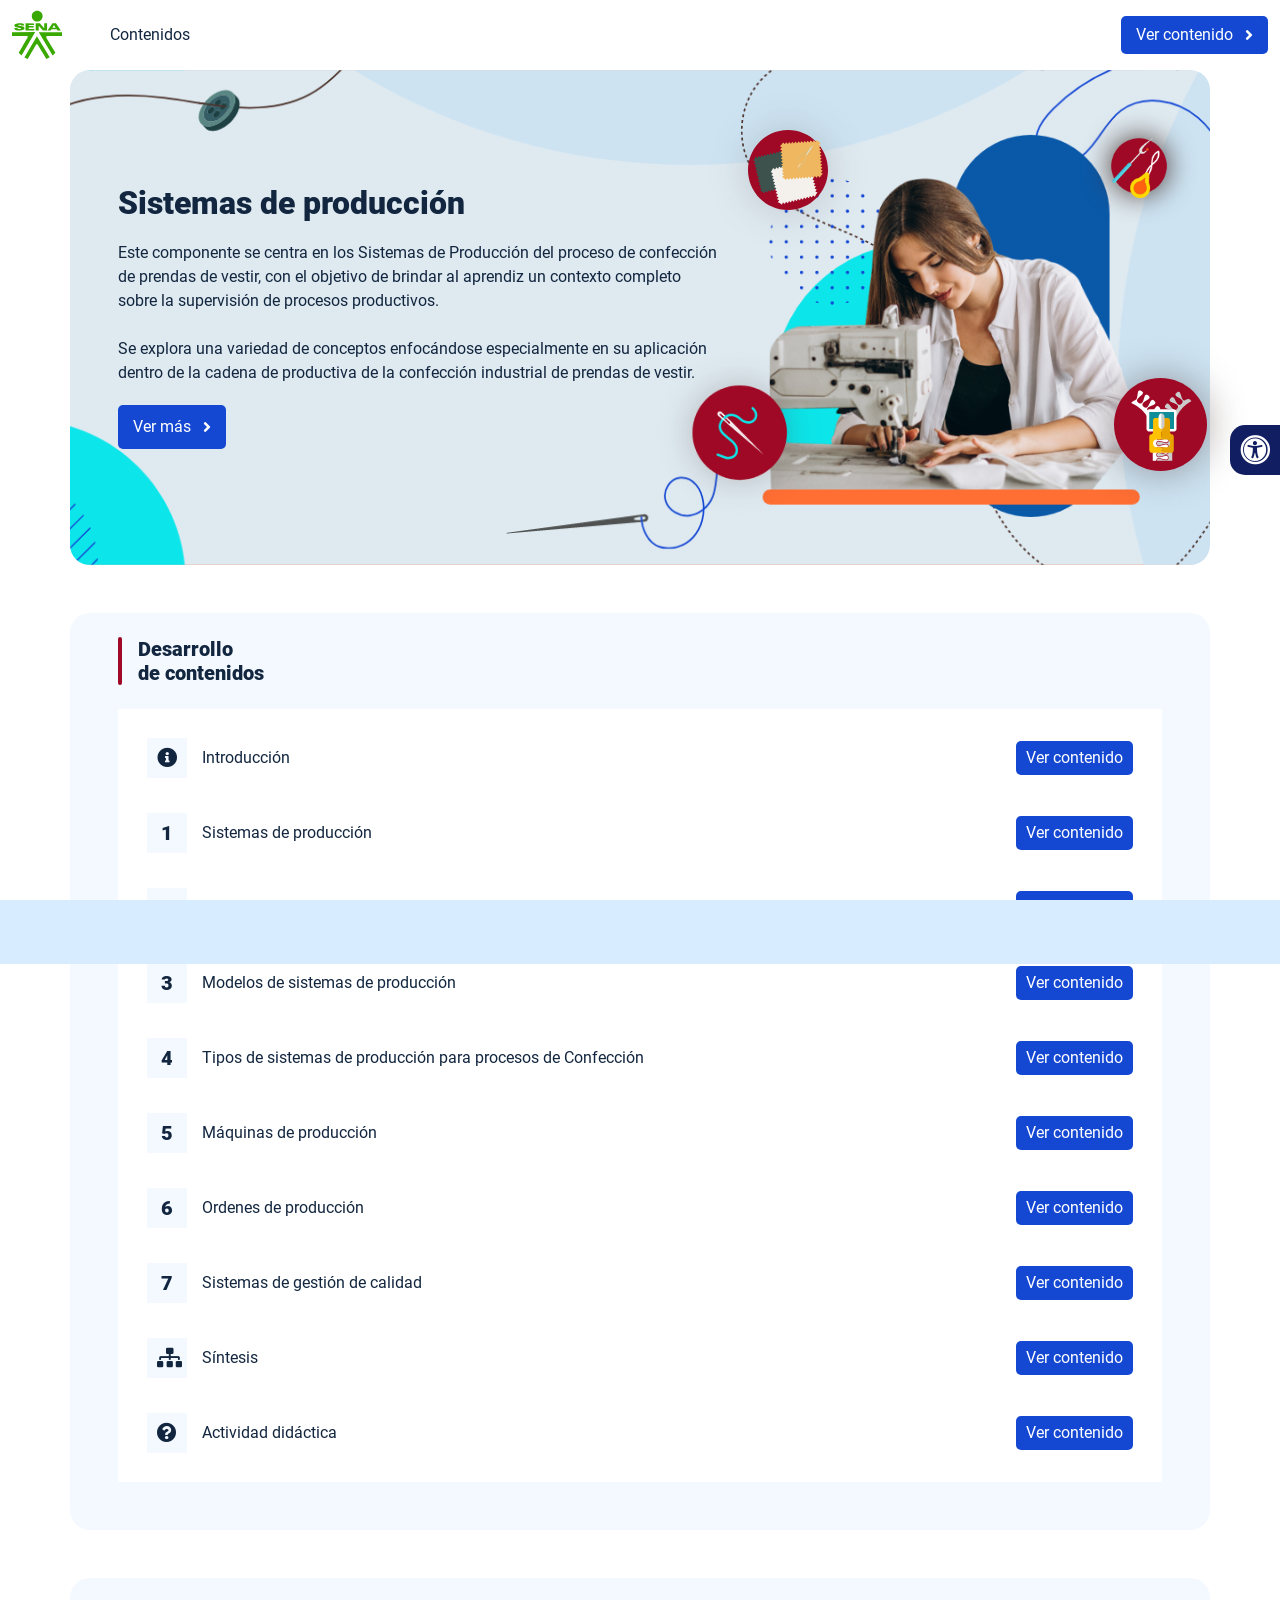
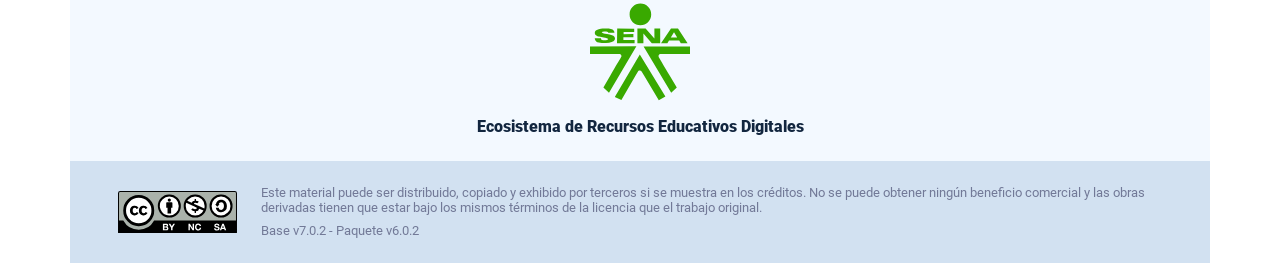
==== commit 06c178d9: "new dist" ====
--- a/index.html
+++ b/index.html
@@ -1 +1 @@
-<!DOCTYPE html><html lang=""><head><meta charset="utf-8"><meta http-equiv="X-UA-Compatible" content="IE=edge"><meta name="viewport" content="width=device-width,initial-scale=1"><link rel="icon" href="favicon.ico"><title>Sistemas de producción</title><link href="css/chunk-110f1f0b.52141945.css" rel="prefetch"><link href="css/chunk-179248a2.52141945.css" rel="prefetch"><link href="css/chunk-2a9fce91.52141945.css" rel="prefetch"><link href="css/chunk-515a8379.88663ece.css" rel="prefetch"><link href="css/chunk-59974754.b28d5569.css" rel="prefetch"><link href="css/chunk-5d1ce150.52141945.css" rel="prefetch"><link href="css/chunk-60cbc06b.09438581.css" rel="prefetch"><link href="css/chunk-623f2040.52141945.css" rel="prefetch"><link href="css/chunk-6a43ec24.52141945.css" rel="prefetch"><link href="css/chunk-6e1e538a.3ba0a060.css" rel="prefetch"><link href="css/chunk-6e613899.52141945.css" rel="prefetch"><link href="css/chunk-766a929b.3920df97.css" rel="prefetch"><link href="css/chunk-7794bb60.52141945.css" rel="prefetch"><link href="css/comple.7e5da765.css" rel="prefetch"><link href="css/creditos.e6ead9f6.css" rel="prefetch"><link href="css/glosario.ad968acc.css" rel="prefetch"><link href="css/referencias.7b2e3d5b.css" rel="prefetch"><link href="js/actividad.a576bd8c.js" rel="prefetch"><link href="js/chunk-0206bfa0.db848401.js" rel="prefetch"><link href="js/chunk-110f1f0b.61a4ed11.js" rel="prefetch"><link href="js/chunk-13a6037e.0dbe5c65.js" rel="prefetch"><link href="js/chunk-179248a2.d6cf2861.js" rel="prefetch"><link href="js/chunk-18f95272.9d8cf629.js" rel="prefetch"><link href="js/chunk-2a9fce91.0ecc359b.js" rel="prefetch"><link href="js/chunk-2c06842c.6cae5bfb.js" rel="prefetch"><link href="js/chunk-2d0c5615.75151c9d.js" rel="prefetch"><link href="js/chunk-2d0e96ec.a0992f3a.js" rel="prefetch"><link href="js/chunk-2d208d90.7ca99724.js" rel="prefetch"><link href="js/chunk-2d21d0e2.662065e2.js" rel="prefetch"><link href="js/chunk-2d22c123.3ab92924.js" rel="prefetch"><link href="js/chunk-2e80bb9a.84e37d65.js" rel="prefetch"><link href="js/chunk-319206de.0748c1e6.js" rel="prefetch"><link href="js/chunk-36769079.db07006a.js" rel="prefetch"><link href="js/chunk-4cdd78c0.0277c010.js" rel="prefetch"><link href="js/chunk-515a8379.5df7d778.js" rel="prefetch"><link href="js/chunk-53ccb27e.cc458c56.js" rel="prefetch"><link href="js/chunk-55d286b8.f370762b.js" rel="prefetch"><link href="js/chunk-59974754.12fa6331.js" rel="prefetch"><link href="js/chunk-5d1ce150.6ee84259.js" rel="prefetch"><link href="js/chunk-60cbc06b.c331d9c0.js" rel="prefetch"><link href="js/chunk-623f2040.dfc3159f.js" rel="prefetch"><link href="js/chunk-659152b8.592218b5.js" rel="prefetch"><link href="js/chunk-6a43ec24.c4a1c2ef.js" rel="prefetch"><link href="js/chunk-6e1e538a.0a30a368.js" rel="prefetch"><link href="js/chunk-6e613899.042dd297.js" rel="prefetch"><link href="js/chunk-766a929b.cee86727.js" rel="prefetch"><link href="js/chunk-7794bb60.280b6865.js" rel="prefetch"><link href="js/chunk-c796899c.d7fc5ff3.js" rel="prefetch"><link href="js/chunk-e8a7823a.8074120d.js" rel="prefetch"><link href="js/chunk-fde47172.53c5fbd8.js" rel="prefetch"><link href="js/comple.3bf3a2bc.js" rel="prefetch"><link href="js/creditos.2d37fb69.js" rel="prefetch"><link href="js/glosario.e836d75d.js" rel="prefetch"><link href="js/intro.f58e5232.js" rel="prefetch"><link href="js/referencias.eb0eb357.js" rel="prefetch"><link href="js/sintesis.f07fb102.js" rel="prefetch"><link href="js/tema1.4e07a1c9.js" rel="prefetch"><link href="js/tema2.fbd312ad.js" rel="prefetch"><link href="js/tema3.838dd393.js" rel="prefetch"><link href="js/tema4.3c8792a9.js" rel="prefetch"><link href="js/tema5.8728f61d.js" rel="prefetch"><link href="js/tema6.2e759f06.js" rel="prefetch"><link href="js/tema7.4a0a9d48.js" rel="prefetch"><link href="css/app.a4b5a5cb.css" rel="preload" as="style"><link href="css/chunk-vendors.dfc863c0.css" rel="preload" as="style"><link href="js/app.c7c5527d.js" rel="preload" as="script"><link href="js/chunk-vendors.8834b822.js" rel="preload" as="script"><link href="css/chunk-vendors.dfc863c0.css" rel="stylesheet"><link href="css/app.a4b5a5cb.css" rel="stylesheet"></head><body><noscript><strong>We're sorry but Sistemas de producción doesn't work properly without JavaScript enabled. Please enable it to continue.</strong></noscript><div id="app"></div><script src="js/chunk-vendors.8834b822.js"></script><script src="js/app.c7c5527d.js"></script></body></html>+<!DOCTYPE html><html lang=""><head><meta charset="utf-8"><meta http-equiv="X-UA-Compatible" content="IE=edge"><meta name="viewport" content="width=device-width,initial-scale=1"><link rel="icon" href="favicon.ico"><title>Sistemas de producción</title><link href="css/chunk-110f1f0b.52141945.css" rel="prefetch"><link href="css/chunk-179248a2.52141945.css" rel="prefetch"><link href="css/chunk-2a9fce91.52141945.css" rel="prefetch"><link href="css/chunk-515a8379.895b70e2.css" rel="prefetch"><link href="css/chunk-59974754.e4a642db.css" rel="prefetch"><link href="css/chunk-5d1ce150.52141945.css" rel="prefetch"><link href="css/chunk-60cbc06b.09438581.css" rel="prefetch"><link href="css/chunk-623f2040.52141945.css" rel="prefetch"><link href="css/chunk-6a43ec24.52141945.css" rel="prefetch"><link href="css/chunk-6e1e538a.3ba0a060.css" rel="prefetch"><link href="css/chunk-6e613899.52141945.css" rel="prefetch"><link href="css/chunk-766a929b.14bc26b9.css" rel="prefetch"><link href="css/chunk-7794bb60.52141945.css" rel="prefetch"><link href="css/comple.9d98fb64.css" rel="prefetch"><link href="css/creditos.51dcd365.css" rel="prefetch"><link href="css/glosario.e3b30e85.css" rel="prefetch"><link href="css/referencias.209f54ba.css" rel="prefetch"><link href="js/actividad.fa2b001c.js" rel="prefetch"><link href="js/chunk-0206bfa0.07568340.js" rel="prefetch"><link href="js/chunk-110f1f0b.b3ca5bde.js" rel="prefetch"><link href="js/chunk-13a6037e.76de014b.js" rel="prefetch"><link href="js/chunk-179248a2.58bf15dd.js" rel="prefetch"><link href="js/chunk-18f95272.d8aa01d6.js" rel="prefetch"><link href="js/chunk-2a9fce91.ccca2fc5.js" rel="prefetch"><link href="js/chunk-2c06842c.9e83361e.js" rel="prefetch"><link href="js/chunk-2d0c5615.3a27d738.js" rel="prefetch"><link href="js/chunk-2d0e96ec.7c4f31cc.js" rel="prefetch"><link href="js/chunk-2d208d90.3e9c37ca.js" rel="prefetch"><link href="js/chunk-2d21d0e2.6ab38d0a.js" rel="prefetch"><link href="js/chunk-2d22c123.559068a4.js" rel="prefetch"><link href="js/chunk-2e80bb9a.a64b3c9e.js" rel="prefetch"><link href="js/chunk-319206de.f991ba0a.js" rel="prefetch"><link href="js/chunk-36769079.268f2587.js" rel="prefetch"><link href="js/chunk-4cdd78c0.d9084f19.js" rel="prefetch"><link href="js/chunk-515a8379.2f8c8e6c.js" rel="prefetch"><link href="js/chunk-53ccb27e.299bb804.js" rel="prefetch"><link href="js/chunk-55d286b8.8a668113.js" rel="prefetch"><link href="js/chunk-59974754.b45b4b84.js" rel="prefetch"><link href="js/chunk-5d1ce150.82ef8f19.js" rel="prefetch"><link href="js/chunk-60cbc06b.511f5882.js" rel="prefetch"><link href="js/chunk-623f2040.b908b4d0.js" rel="prefetch"><link href="js/chunk-659152b8.aa99b4d0.js" rel="prefetch"><link href="js/chunk-6a43ec24.0f97d78b.js" rel="prefetch"><link href="js/chunk-6e1e538a.a347597a.js" rel="prefetch"><link href="js/chunk-6e613899.5d675f0d.js" rel="prefetch"><link href="js/chunk-766a929b.ac7ef60c.js" rel="prefetch"><link href="js/chunk-7794bb60.43a19095.js" rel="prefetch"><link href="js/chunk-c796899c.ae629ff8.js" rel="prefetch"><link href="js/chunk-e8a7823a.14338810.js" rel="prefetch"><link href="js/chunk-fde47172.25a36cb1.js" rel="prefetch"><link href="js/comple.06ece780.js" rel="prefetch"><link href="js/creditos.e4af5bb2.js" rel="prefetch"><link href="js/glosario.9b9c9fab.js" rel="prefetch"><link href="js/intro.4ac54ec7.js" rel="prefetch"><link href="js/referencias.e80854a6.js" rel="prefetch"><link href="js/sintesis.0a2ac16f.js" rel="prefetch"><link href="js/tema1.a0757b51.js" rel="prefetch"><link href="js/tema2.f726c46c.js" rel="prefetch"><link href="js/tema3.055d173b.js" rel="prefetch"><link href="js/tema4.a3623e44.js" rel="prefetch"><link href="js/tema5.6cf38ff6.js" rel="prefetch"><link href="js/tema6.f98518e2.js" rel="prefetch"><link href="js/tema7.e98b6a8d.js" rel="prefetch"><link href="css/app.8fd85bae.css" rel="preload" as="style"><link href="css/chunk-vendors.44d6acd8.css" rel="preload" as="style"><link href="js/app.7ac6b49f.js" rel="preload" as="script"><link href="js/chunk-vendors.67a3ca7f.js" rel="preload" as="script"><link href="css/chunk-vendors.44d6acd8.css" rel="stylesheet"><link href="css/app.8fd85bae.css" rel="stylesheet"></head><body><noscript><strong>We're sorry but Sistemas de producción doesn't work properly without JavaScript enabled. Please enable it to continue.</strong></noscript><div id="app"></div><script src="js/chunk-vendors.67a3ca7f.js"></script><script src="js/app.7ac6b49f.js"></script></body></html>
--- a/css/chunk-515a8379.895b70e2.css
+++ b/css/chunk-515a8379.895b70e2.css
@@ -0,0 +1 @@
+.actividad{background-color:#f2f2f2}.banner-interno{position:relative}.banner-interno__fondo{position:absolute;top:0;bottom:-50px;left:0;right:0;background-color:#ff6e33;background-size:cover;background-position:50%}.banner-interno__titulo{display:flex;align-items:center}.banner-interno__titulo__icono{display:block;width:32px;height:32px;border-radius:50%;background-color:#12263f;position:relative}.banner-interno__titulo__icono i{color:#ff6e33;position:absolute;left:50%;top:50%;transform:translate(-50%,-50%)}.banner-interno__titulo h1,.banner-interno__titulo h2,.banner-interno__titulo h3,.banner-interno__titulo h4,.banner-interno__titulo h5,.banner-interno__titulo h6{color:#12263f;line-height:1.1em}
--- a/css/chunk-59974754.e4a642db.css
+++ b/css/chunk-59974754.e4a642db.css
@@ -0,0 +1 @@
+.actividad{background-color:#f2f2f2}.aside-menu{position:fixed;top:70px;min-height:calc(100vh - 70px);max-height:calc(100vh - 70px);background-color:#f3f9ff;transition:flex .5s ease-in-out,width .5s ease-in-out;overflow-x:hidden;z-index:100001;width:300px}.aside-menu__black-background{position:fixed;inset:0;top:70px;background:rgba(0,0,0,.8);cursor:pointer}.aside-menu a{color:#111e61}.aside-menu__content{width:300px;display:flex;flex-direction:column;justify-content:space-between;min-height:calc(100vh - 70px);max-height:calc(100vh - 70px);border-right:1px solid #d8ecff;position:absolute;background:#fff}@media (max-height:800px){.aside-menu__content{min-height:800px;max-height:800px;overflow-y:auto}}.aside-menu__header{padding:10px;text-align:center;background-color:#d8ecff}.aside-menu__header h4{margin:0}.aside-menu__menu{overflow-y:auto;flex-grow:1;list-style:none;padding-left:0;margin-bottom:0}.aside-menu__menu__item--active .aside-menu__menu__item__lnk,.aside-menu__menu__item--active .aside-menu__sec-menu__item__lnk{background-color:#d8ecff;font-weight:700}.aside-menu__menu__item--sub-menu:hover,.aside-menu__menu__item:hover,.aside-menu__sec-menu__item:hover{background-color:#d8ecff}.aside-menu__menu__item--sub-menu{padding-left:10px}.aside-menu__menu__item--sub-menu--active .aside-menu__menu__item__lnk,.aside-menu__menu__item--sub-menu--active .aside-menu__sec-menu__item__lnk{background-color:#d8ecff;font-weight:700;position:relative}.aside-menu__menu__item--sub-menu--active .aside-menu__menu__item__lnk:before,.aside-menu__menu__item--sub-menu--active .aside-menu__sec-menu__item__lnk:before{content:"";display:block;position:absolute;left:0;bottom:0;top:0;width:4px;border-radius:2px;background-color:#9f0925}.aside-menu__menu__item__lnk,.aside-menu__sec-menu__item__lnk{display:flex;align-items:center;padding:10px 15px;line-height:1.1em}.aside-menu__menu__item__lnk i,.aside-menu__menu__item__lnk span,.aside-menu__sec-menu__item__lnk i,.aside-menu__sec-menu__item__lnk span{margin-right:10px}.aside-menu__menu__item__lnk i:last-child,.aside-menu__menu__item__lnk span:last-child,.aside-menu__sec-menu__item__lnk i:last-child,.aside-menu__sec-menu__item__lnk span:last-child{margin-right:0}.aside-menu__sec-menu{background-color:#d8ecff;padding:10px 0;flex-shrink:0;margin-bottom:0}.aside-menu__sec-menu__item{padding:10px 15px}.aside-menu__sec-menu__item__lnk{padding:0;border-radius:1em}.aside-menu__sec-menu__item__lnk i{display:block;width:2em;height:2em;padding:.5em 0;text-align:center;background-color:#fff;border-radius:50%}.aside-menu__sec-menu__item__lnk:hover{background-color:#fff}@media (max-width:576px){.aside-menu__sec-menu{padding-bottom:110px}}.main-menu-enter-active{animation:main-menu-open-animation .3s}.main-menu-enter-active .aside-menu__black-background{animation:main-menu-background-animation .3s}.main-menu-leave-active{animation:main-menu-open-animation .3s reverse}.main-menu-leave-active .aside-menu__black-background{animation:main-menu-background-animation .3s reverse}@keyframes main-menu-open-animation{0%{width:0}to{width:300px}}@keyframes main-menu-background-animation{0%{opacity:0}to{opacity:1}}
--- a/css/chunk-766a929b.14bc26b9.css
+++ b/css/chunk-766a929b.14bc26b9.css
@@ -0,0 +1 @@
+.actividad{background-color:#f2f2f2}.barra-avance{display:flex;align-items:center;justify-content:space-between;position:fixed;bottom:0;left:0;width:100%;padding:10px;background-color:#d8ecff;transition:transform .5s ease-in-out;z-index:100000}.barra-avance__barra{margin:0 20px;flex:1;position:relative;max-width:800px}.barra-avance__barra--amarilla,.barra-avance__barra--blanca{height:4px}.barra-avance__barra--amarilla:after,.barra-avance__barra--amarilla:before,.barra-avance__barra--blanca:after,.barra-avance__barra--blanca:before{content:"";display:block;width:10px;height:10px;border-radius:50%;position:absolute;top:50%}.barra-avance__barra--amarilla:before,.barra-avance__barra--blanca:before{left:0;transform:translate(-50%,-50%)}.barra-avance__barra--amarilla:after,.barra-avance__barra--blanca:after{right:0;transform:translate(50%,-50%)}.barra-avance__barra--blanca{background-color:#fff}.barra-avance__barra--blanca:after,.barra-avance__barra--blanca:before{background-color:#fff}.barra-avance__barra--amarilla{position:absolute;width:100%;top:0;background-color:#1448d3}.barra-avance__barra--amarilla:after,.barra-avance__barra--amarilla:before{background-color:#1448d3}.barra-avance__boton--regresar{background-color:#b0c0d2}.barra-avance__boton--regresar span{color:#111e61!important}.barra-avance__boton--disable{opacity:0;pointer-events:none}.barra-avance--open{transform:translateY(0)}.barra-avance--close{transform:translateY(100%)}
--- a/css/comple.9d98fb64.css
+++ b/css/comple.9d98fb64.css
@@ -0,0 +1 @@
+.banner-interno{position:relative}.banner-interno__fondo{position:absolute;top:0;bottom:-50px;left:0;right:0;background-color:#ff6e33;background-size:cover;background-position:50%}.banner-interno__titulo{display:flex;align-items:center}.banner-interno__titulo__icono{display:block;width:32px;height:32px;border-radius:50%;background-color:#12263f;position:relative}.banner-interno__titulo__icono i{color:#ff6e33;position:absolute;left:50%;top:50%;transform:translate(-50%,-50%)}.banner-interno__titulo h1,.banner-interno__titulo h2,.banner-interno__titulo h3,.banner-interno__titulo h4,.banner-interno__titulo h5,.banner-interno__titulo h6{color:#12263f;line-height:1.1em}.actividad{background-color:#f2f2f2}.complementario__enlaces{display:flex;justify-content:center;flex-wrap:wrap}.complementario__enlaces a{margin:0 5px}.complementario__btn{font-size:1.5em;line-height:1em}table{width:calc(100% - 1px);min-width:800px}table thead{background-color:#d8ecff}table thead th{border-color:#d8ecff}table td,table th{padding:25px 20px;text-align:center}
--- a/css/creditos.51dcd365.css
+++ b/css/creditos.51dcd365.css
@@ -0,0 +1 @@
+.banner-interno{position:relative}.banner-interno__fondo{position:absolute;top:0;bottom:-50px;left:0;right:0;background-color:#ff6e33;background-size:cover;background-position:50%}.banner-interno__titulo{display:flex;align-items:center}.banner-interno__titulo__icono{display:block;width:32px;height:32px;border-radius:50%;background-color:#12263f;position:relative}.banner-interno__titulo__icono i{color:#ff6e33;position:absolute;left:50%;top:50%;transform:translate(-50%,-50%)}.banner-interno__titulo h1,.banner-interno__titulo h2,.banner-interno__titulo h3,.banner-interno__titulo h4,.banner-interno__titulo h5,.banner-interno__titulo h6{color:#12263f;line-height:1.1em}.actividad{background-color:#f2f2f2}.creditos-vista .tarjeta.credito{background-color:#d2e1f1}.creditos{color:#727997;overflow-x:auto}.creditos__item{min-width:490px}.creditos p{line-height:1.3em;margin-bottom:0;color:#727997}.creditos__titulo{font-weight:700;background-color:#d2e1f1;padding:5px 10px;border-top-radius:5px;border-top-left-radius:5px;border-top-right-radius:5px}.creditos table td,.creditos table th{border-color:#d2e1f1}
--- a/css/glosario.e3b30e85.css
+++ b/css/glosario.e3b30e85.css
@@ -0,0 +1 @@
+.banner-interno{position:relative}.banner-interno__fondo{position:absolute;top:0;bottom:-50px;left:0;right:0;background-color:#ff6e33;background-size:cover;background-position:50%}.banner-interno__titulo{display:flex;align-items:center}.banner-interno__titulo__icono{display:block;width:32px;height:32px;border-radius:50%;background-color:#12263f;position:relative}.banner-interno__titulo__icono i{color:#ff6e33;position:absolute;left:50%;top:50%;transform:translate(-50%,-50%)}.banner-interno__titulo h1,.banner-interno__titulo h2,.banner-interno__titulo h3,.banner-interno__titulo h4,.banner-interno__titulo h5,.banner-interno__titulo h6{color:#12263f;line-height:1.1em}.actividad{background-color:#f2f2f2}.glosario__letra-item{display:flex}.glosario__letra-item__texto{padding-top:5px}.glosario__letra-item__letra__icono{width:32px;height:32px;position:relative;line-height:1em;border-radius:50%;background-color:#d2e1f1}.glosario__letra-item__letra__icono span{position:absolute;left:50%;top:50%;transform:translate(-50%,-50%);font-size:1.1em;font-weight:900}
--- a/css/referencias.209f54ba.css
+++ b/css/referencias.209f54ba.css
@@ -0,0 +1 @@
+.banner-interno{position:relative}.banner-interno__fondo{position:absolute;top:0;bottom:-50px;left:0;right:0;background-color:#ff6e33;background-size:cover;background-position:50%}.banner-interno__titulo{display:flex;align-items:center}.banner-interno__titulo__icono{display:block;width:32px;height:32px;border-radius:50%;background-color:#12263f;position:relative}.banner-interno__titulo__icono i{color:#ff6e33;position:absolute;left:50%;top:50%;transform:translate(-50%,-50%)}.banner-interno__titulo h1,.banner-interno__titulo h2,.banner-interno__titulo h3,.banner-interno__titulo h4,.banner-interno__titulo h5,.banner-interno__titulo h6{color:#12263f;line-height:1.1em}.actividad{background-color:#f2f2f2}.referencias__item:last-child hr{display:none}.referencias__item a{color:#2196f3;text-decoration:underline;overflow-wrap:break-word}
--- a/css/app.8fd85bae.css
+++ b/css/app.8fd85bae.css
@@ -0,0 +1 @@
+.actividad{background-color:#f2f2f2}*{box-sizing:inherit}:after,:before{box-sizing:inherit}html{height:100%;line-height:1.15;box-sizing:border-box;-webkit-font-smoothing:antialiased;-moz-osx-font-smoothing:grayscale;-webkit-text-size-adjust:100%;-ms-text-size-adjust:100%;text-rendering:optimizeLegibility}a,abbr,acronym,address,applet,article,aside,audio,b,big,blockquote,body,canvas,caption,center,cite,code,dd,del,details,dfn,div,dl,dt,em,embed,fieldset,figcaption,figure,footer,form,h1,h2,h3,h4,h5,h6,header,hgroup,html,i,iframe,img,ins,kbd,label,legend,li,mark,menu,nav,object,ol,output,p,pre,q,ruby,s,samp,section,small,span,strike,strong,sub,summary,sup,table,tbody,td,tfoot,th,thead,time,tr,tt,u,ul,var,video{margin:0;padding:0;border:0;outline:0;background:transparent;vertical-align:baseline}article,aside,details,figcaption,figure,footer,header,main,menu,nav,section,summary{display:block}[hidden],template{display:none}hr{box-sizing:content-box;height:0;border-bottom:1px solid #e8e8e8;border-left:0;border-right:0;border-top:0;margin:1.5em 0;overflow:visible}[hidden]{display:none}a{font-family:Roboto,sans-serif;font-size:1em;font-weight:400;text-decoration:none;color:#12263f;background-color:transparent;transition:all .15s ease-in-out;-webkit-text-decoration-skip:objects}a:active,a:hover{outline-width:0}a:active,a:focus,a:hover{color:#000}[type=button],[type=reset],[type=submit],button{-moz-appearance:none;appearance:none;cursor:pointer;display:inline-block;vertical-align:middle;border:0;border-radius:5px;color:#fff;background-color:#1448d3;font-family:Roboto,sans-serif;font-weight:400;font-size:1em;-webkit-font-smoothing:antialiased;line-height:1em;white-space:nowrap;text-decoration:none;text-transform:none;padding:.75em 1.5em;margin:0;-moz-user-select:none;user-select:none;overflow:visible;transition:background-color .15s ease-in-out}[type=button]:focus,[type=button]:hover,[type=reset]:focus,[type=reset]:hover,[type=submit]:focus,[type=submit]:hover,button:focus,button:hover{background-color:#1448d3;color:#fff}[type=button]:disabled,[type=reset]:disabled,[type=submit]:disabled,button:disabled{cursor:not-allowed;opacity:.5}[type=button]:disabled:hover,[type=reset]:disabled:hover,[type=submit]:disabled:hover,button:disabled:hover{background-color:#1448d3}input,select,textarea{margin:0;display:block;font-family:Roboto,sans-serif;font-size:16px}input{overflow:visible}[type=color],[type=date],[type=datetime-local],[type=datetime],[type=email],[type=month],[type=number],[type=password],[type=search],[type=tel],[type=text],[type=time],[type=url],[type=week],input:not([type]),select,select[multiple],textarea{background-color:#fff;border:1px solid #e8e8e8;border-radius:5px;box-shadow:inset 0 1px 3px rgba(0,0,0,.06);box-sizing:inherit;margin-bottom:.75em;padding:.5em;transition:border-color .15s ease-in-out;width:100%}[type=color]:hover,[type=date]:hover,[type=datetime-local]:hover,[type=datetime]:hover,[type=email]:hover,[type=month]:hover,[type=number]:hover,[type=password]:hover,[type=search]:hover,[type=tel]:hover,[type=text]:hover,[type=time]:hover,[type=url]:hover,[type=week]:hover,input:not([type]):hover,select:hover,select[multiple]:hover,textarea:hover{border-color:shade(#e8e8e8,20%)}[type=color]:focus,[type=date]:focus,[type=datetime-local]:focus,[type=datetime]:focus,[type=email]:focus,[type=month]:focus,[type=number]:focus,[type=password]:focus,[type=search]:focus,[type=tel]:focus,[type=text]:focus,[type=time]:focus,[type=url]:focus,[type=week]:focus,input:not([type]):focus,select:focus,select[multiple]:focus,textarea:focus{border-color:#9f0925;box-shadow:inset 0 1px 3px rgba(0,0,0,.06),0 0 5px rgba(255,92,26,.7);outline:none}[type=color]:disabled,[type=date]:disabled,[type=datetime-local]:disabled,[type=datetime]:disabled,[type=email]:disabled,[type=month]:disabled,[type=number]:disabled,[type=password]:disabled,[type=search]:disabled,[type=tel]:disabled,[type=text]:disabled,[type=time]:disabled,[type=url]:disabled,[type=week]:disabled,input:not([type]):disabled,select:disabled,select[multiple]:disabled,textarea:disabled{background-color:shade(#fff,5%);cursor:not-allowed}[type=color]:disabled:hover,[type=date]:disabled:hover,[type=datetime-local]:disabled:hover,[type=datetime]:disabled:hover,[type=email]:disabled:hover,[type=month]:disabled:hover,[type=number]:disabled:hover,[type=password]:disabled:hover,[type=search]:disabled:hover,[type=tel]:disabled:hover,[type=text]:disabled:hover,[type=time]:disabled:hover,[type=url]:disabled:hover,[type=week]:disabled:hover,input:not([type]):disabled:hover,select:disabled:hover,select[multiple]:disabled:hover,textarea:disabled:hover{border:1px solid #e8e8e8}select{text-transform:none;max-width:100%;border-radius:5px}::-webkit-file-upload-button{background-color:#1448d3;border:none;cursor:pointer;color:#fff;border-radius:5px;padding:.75em 1.5em}::-webkit-file-upload-button:hover{background-color:#1448d3}optgroup{font-weight:700}fieldset{border:1px solid #e8e8e8;background-color:transparent;padding:1.5em;-webkit-margin-start:0;-webkit-margin-end:0;-webkit-padding-before:1.5em;-webkit-padding-start:1.5em;-webkit-padding-end:1.5em;-webkit-padding-after:1.5em}legend{box-sizing:border-box;color:inherit;display:table;max-width:100%;padding:0;white-space:normal;font-weight:600;-webkit-padding-start:0;-webkit-padding-end:0}label,legend{margin-bottom:.375em}label{display:block;font-size:1em;font-family:Roboto,sans-serif;font-weight:900}textarea{overflow:auto;resize:vertical}[type=checkbox],[type=radio]{box-sizing:border-box;padding:0;display:inline;margin-right:.375em}[type=number]::-webkit-inner-spin-button,[type=number]::-webkit-outer-spin-button{height:auto}[type=search]{-webkit-appearance:textfield;outline-offset:-2px}[type=search]::-webkit-search-cancel-button,[type=search]::-webkit-search-decoration{-webkit-appearance:none;-moz-appearance:none}::-moz-placeholder{color:#999}::placeholder{color:#999}::-webkit-file-upload-button{-webkit-appearance:button;-moz-appearance:button;font:inherit}[type=file]{margin-bottom:.75em;width:100%}[type=button],[type=reset],[type=submit],button{-webkit-appearance:button}[type=button]::-moz-focus-inner,[type=reset]::-moz-focus-inner,[type=submit]::-moz-focus-inner,button::-moz-focus-inner{border-style:none;padding:0}[type=button]:-moz-focusring,[type=reset]:-moz-focusring,[type=submit]:-moz-focusring,button:-moz-focusring{outline:1px dotted ButtonText}progress{vertical-align:baseline}ol,ul{list-style:none;margin-bottom:1em}dt{font-weight:700}figure,img,picture,svg{margin:0;width:100%;max-width:100%}figcaption{display:block;background-color:#e8e8e8;padding:.75em 1.5em;font-size:.8em;font-weight:700}img,svg{display:block;border-style:none}svg:not(:root){overflow:hidden}audio,canvas,progress,video{display:inline-block}audio:not([controls]){display:none;height:0}template{display:none}table{border-collapse:collapse;border-spacing:0;table-layout:fixed;width:100%}td,th,tr{vertical-align:middle}td,th{border:1px solid #e8e8e8;padding:.75em}th{font-size:.875em;line-height:1.2}td{line-height:1.5}body{font-size:16px;font-weight:400;line-height:1.5}body,h1,h2,h3,h4,h5,h6{color:#12263f;font-family:Roboto,sans-serif}h1,h2,h3,h4,h5,h6{font-weight:900;line-height:1.2;margin:0 0 .75em}h1{font-size:2em}h2{font-size:1.5em}h3{font-size:1.25em}h4{font-size:1.125em}h5{font-size:1em}h6{font-size:.875em}p{font-family:Roboto,sans-serif;font-size:1em;font-weight:400;line-height:1.5;color:#12263f;margin-bottom:1em}b,strong{font-weight:700}dfn,em,i{font-style:italic}br{line-height:2em}u{text-decoration:underline}code,kbd,pre,samp{color:#727997;font-family:Lucida Console,Courier New,monospace;font-size:1em}sub,sup{font-size:75%;line-height:0;position:relative;vertical-align:baseline}sub{bottom:-.25em}sup{top:-.5em}small{font-size:80%}mark{background-color:#ffeb3b;color:#000}abbr[title]{border-bottom:none;text-decoration:underline;text-decoration:underline dotted}blockquote,q{quotes:none}::selection{background:#2196f3!important;color:#fff!important;text-shadow:none}::-moz-selection{background:#2196f3!important;color:#fff!important;text-shadow:none}img::selection{background:transparent}img::-moz-selection{background:transparent}body{-webkit-tap-highlight-color:#2196F3!important}details,menu{display:block}summary{display:list-item}@media print{*{background:transparent!important;color:#000!important;box-shadow:none!important;text-shadow:none!important}:after,:before,:first-letter,:first-line{background:transparent!important;color:#000!important;box-shadow:none!important;text-shadow:none!important}a,a:visited{text-decoration:underline}a[href]:after{content:" (" attr(href) ")"}a abbr[title]:after{content:" (" attr(title) ")"}a[href^="#"]:after,a[href^="javascript:"]:after{content:""}blockquote,pre{border:1px solid #999;page-break-inside:avoid}thead{display:table-header-group}img,tr{page-break-inside:avoid}img{max-width:100%!important}h2,h3,p{orphans:3;widows:3}h2,h3{page-break-after:avoid}}.acordion{position:relative}.acordion__header{display:flex;align-items:center;margin-bottom:25px;cursor:pointer;justify-content:space-between}.acordion__accion__btn--a,.acordion__accion__btn--b{width:40px;height:40px;border-radius:50%;position:relative}.acordion__accion__btn--a i,.acordion__accion__btn--b i{position:absolute;top:50%;left:50%;transform:translate(-50%,-50%)}.acordion__accion__btn--a{background-color:#fff;box-shadow:0 3px 5px 0 rgba(17,30,97,.3)}.acordion__accion__btn--b{border:1px solid #111e61}.acordion__contenido{overflow:hidden;transition:height .5s ease-in-out}.acordion .indicador__container{transform:translateY(15px)}.bloque-texto-a{position:relative}.bloque-texto-a:before{content:"";display:block;position:absolute;top:0;bottom:0;left:50%;right:0}.bloque-texto-a>div{position:relative}.bloque-texto-a.color-primario,.bloque-texto-a__texto{background-color:#fff}.bloque-texto-a.color-primario:before{background-color:#ff6e33}.bloque-texto-a.color-secundario{background-color:#65f4f7}.bloque-texto-a.color-secundario:before{background-color:#0ce6ea}.bloque-texto-a.color-acento-contenido{background-color:#f43458}.bloque-texto-a.color-acento-contenido:before{background-color:#9f0925}.bloque-texto-a.color-acento-botones{background-color:#8ca8f4}.bloque-texto-a.color-acento-botones:before{background-color:#1448d3}.bloque-texto-b{position:relative}.bloque-texto-b:before{content:"";display:block;position:absolute;top:40%;bottom:0;left:35%;right:0}.bloque-texto-b__texto{position:relative}.bloque-texto-b__texto *{display:inline}.bloque-texto-b i{font-size:2.5em;color:#9f0925}.bloque-texto-b i:first-of-type{margin-right:15px}.bloque-texto-b i:last-of-type{margin-left:15px;vertical-align:text-top}.bloque-texto-b.color-primario:before{background-color:#ff6e33}.bloque-texto-b.color-secundario:before{background-color:#0ce6ea}.bloque-texto-b.color-acento-contenido:before{background-color:#9f0925}.bloque-texto-b.color-acento-botones:before{background-color:#1448d3}.bloque-texto-c i{font-size:2.5em;color:#9f0925}.bloque-texto-c:after{content:"";display:block;width:30px;height:30px;background-color:#9f0925;position:relative;left:calc(100% - 30px)}.bloque-texto-c.color-primario{background-color:#ff6e33}.bloque-texto-c.color-secundario{background-color:#0ce6ea}.bloque-texto-c.color-acento-contenido{background-color:#9f0925}.bloque-texto-c.color-acento-botones{background-color:#1448d3}.bloque-texto-d{border-top:1px solid #9f0925;position:relative}.bloque-texto-d:before{content:"";display:block;position:absolute;top:40%;bottom:0;left:35%;right:0}.bloque-texto-d__texto{position:relative}.bloque-texto-d__texto *{display:inline}.bloque-texto-d i{font-size:2.5em;color:#9f0925}.bloque-texto-d i:first-of-type{margin-right:15px}.bloque-texto-d i:last-of-type{margin-left:15px;vertical-align:text-top}.bloque-texto-d__autor,.bloque-texto-e__autor{text-align:right;position:relative}.bloque-texto-d.color-primario:before{background-color:#ff6e33}.bloque-texto-d.color-secundario:before{background-color:#0ce6ea}.bloque-texto-d.color-acento-contenido:before{background-color:#9f0925}.bloque-texto-d.color-acento-botones:before{background-color:#1448d3}.bloque-texto-e__texto *{display:inline}.bloque-texto-e i{font-size:2.5em;color:#9f0925}.bloque-texto-e i:first-of-type{margin-right:15px}.bloque-texto-e i:last-of-type{margin-left:15px;vertical-align:text-top}.bloque-texto-e.color-primario{background-color:#ff6e33}.bloque-texto-e.color-secundario{background-color:#0ce6ea}.bloque-texto-e.color-acento-contenido{background-color:#9f0925}.bloque-texto-e.color-acento-botones{background-color:#1448d3}.bloque-texto-f{display:flex;flex-direction:column;position:relative;padding-bottom:50px}.bloque-texto-f:before{content:"";display:block;position:absolute;top:0;left:0;right:0;bottom:50px}.bloque-texto-f__comillas{position:static}.bloque-texto-f__comillas i{position:absolute;font-size:2.5em;color:#9f0925}.bloque-texto-f__comillas i:first-of-type{margin-right:15px;top:0;left:40px;transform:translate(-50%,-50%)}.bloque-texto-f__comillas i:last-of-type{margin-left:15px;vertical-align:text-top;top:calc(100% - 50px);right:10px;margin:0;transform:translate(-50%,-50%)}.bloque-texto-f__texto{position:relative}.bloque-texto-f__texto *{display:inline}.bloque-texto-f__autor{text-align:center;position:relative}.bloque-texto-f__avatar{position:relative;height:50px}.bloque-texto-f__avatar__img{background-color:#fff;position:absolute;top:0;left:50%;transform:translateX(-50%);width:100px;border-radius:50%;overflow:hidden;border:5px solid #fff;box-shadow:0 0 10px 0 rgba(0,0,0,.3)}.bloque-texto-f.color-primario:before{background-color:#ff6e33}.bloque-texto-f.color-secundario:before{background-color:#0ce6ea}.bloque-texto-f.color-acento-contenido:before{background-color:#9f0925}.bloque-texto-f.color-acento-botones:before{background-color:#1448d3}.bloque-texto-g{position:relative;display:flex;justify-content:flex-end}.bloque-texto-g__img{width:50%;position:absolute;top:0;left:0;bottom:0;background-position:50%;background-size:cover}.bloque-texto-g__texto{position:relative;width:60%;background-color:hsla(0,0%,100%,.95)}.bloque-texto-g__texto *{display:inline}.bloque-texto-g--inverso{justify-content:flex-start}.bloque-texto-g--inverso .bloque-texto-g__img{left:auto;right:0}@media (max-width:992px){.bloque-texto-g{padding-top:40%!important}.bloque-texto-g__img{width:100%;height:50%}.bloque-texto-g__texto{width:100%}}@media (max-width:576px){.bloque-texto-g{padding-top:200px!important}.bloque-texto-g__img{height:250px}}.bloque-texto-g.color-primario{background-color:#ff6e33}.bloque-texto-g.color-secundario{background-color:#0ce6ea}.bloque-texto-g.color-acento-contenido{background-color:#9f0925}.bloque-texto-g.color-acento-botones{background-color:#1448d3}.tabs-a__tab{display:block;width:100%;text-align:left;background-color:#d8ecff;padding:15px 20px;border-radius:5px;color:#111e61;line-height:1.2em}.tabs-a__tab__text{overflow:hidden;text-overflow:ellipsis}.tabs-a__tab:last-child{margin-bottom:0!important}.tabs-a__tab:active,.tabs-a__tab:focus,.tabs-a__tab:hover{color:#111e61}.tabs-a__tab__selected{font-weight:700}@media (min-width:992px){.tabs-a__tab__selected{position:relative}.tabs-a__tab__selected:before{content:"";display:block;position:absolute;right:0;top:50%;width:15px;height:15px;transform:translate(5px,-50%) rotate(45deg);background-color:#1448d3}}.tabs-a__content-item{opacity:0}.tabs-a__content-item--active{animation:tab-content-active .5s ease-in-out forwards}.tabs-a.color-primario .tabs-a__tab:active,.tabs-a.color-primario .tabs-a__tab:focus,.tabs-a.color-primario .tabs-a__tab:hover{background-color:#ff6e33;color:#12263f}.tabs-a.color-primario .tabs-a__tab__selected{background-color:#ff6e33;color:#12263f}.tabs-a.color-primario .tabs-a__tab__selected:before{background-color:#ff6e33}.tabs-a.color-secundario .tabs-a__tab:active,.tabs-a.color-secundario .tabs-a__tab:focus,.tabs-a.color-secundario .tabs-a__tab:hover{background-color:#0ce6ea;color:#fff}.tabs-a.color-secundario .tabs-a__tab__selected{background-color:#0ce6ea;color:#fff}.tabs-a.color-secundario .tabs-a__tab__selected:before{background-color:#0ce6ea}.tabs-a.color-acento-contenido .tabs-a__tab:active,.tabs-a.color-acento-contenido .tabs-a__tab:focus,.tabs-a.color-acento-contenido .tabs-a__tab:hover{background-color:#9f0925;color:#fff}.tabs-a.color-acento-contenido .tabs-a__tab__selected{background-color:#9f0925;color:#fff}.tabs-a.color-acento-contenido .tabs-a__tab__selected:before{background-color:#9f0925}.tabs-a.color-acento-botones .tabs-a__tab:active,.tabs-a.color-acento-botones .tabs-a__tab:focus,.tabs-a.color-acento-botones .tabs-a__tab:hover{background-color:#1448d3;color:#fff}.tabs-a.color-acento-botones .tabs-a__tab__selected{background-color:#1448d3;color:#fff}.tabs-a.color-acento-botones .tabs-a__tab__selected:before{background-color:#1448d3}@keyframes tab-content-active{0%{opacity:0}to{opacity:1}}.tabs-b{border-bottom:1px solid #afafaf}.tabs-b__tab{display:flex;flex-direction:column;align-items:center;padding:20px;background-color:#f6f6f6;border-right:2px solid #afafaf;border-bottom:2px solid #afafaf;cursor:pointer}.tabs-b__tab:active,.tabs-b__tab:focus,.tabs-b__tab:hover{background-color:#e8e8e8}.tabs-b__tab:last-child{border-right:none}.tabs-b__tab__icon{width:50px;margin-bottom:20px}.tabs-b__tab__title{text-align:center;font-size:.875em;line-height:1.1em;display:flex;height:100%;align-items:center}.tabs-b__tab--active{background-color:transparent;border-top:5px solid!important;border-bottom:none}.tabs-b__tab--active:active,.tabs-b__tab--active:focus,.tabs-b__tab--active:hover{background-color:transparent}.tabs-b__tab--active .tabs-b__tab__title{font-weight:700}@media (min-width:576px) and (max-width:992px){.tabs-b__tab{border-top:2px solid #afafaf}.tabs-b__tab:first-child{border-left:2px solid #afafaf}.tabs-b__tab:last-child{border-right:2px solid #afafaf}.tabs-b__tab:nth-child(4){border-left:2px solid #afafaf}.tabs-b__tab:nth-child(n+4){border-top:none}.tabs-b__tab--active:nth-child(-n+3){border-bottom:2px solid #afafaf}}@media (max-width:576px){.tabs-b__tab:last-child{border-right:2px solid #afafaf}.tabs-b__tab:nth-child(-n+2){border-top:2px solid #afafaf}.tabs-b__tab:nth-child(odd){border-left:2px solid #afafaf}}.tabs-b.color-primario .tabs-b__tab--active{border-top-color:#ff6e33!important}.tabs-b.color-secundario .tabs-b__tab--active{border-top-color:#0ce6ea!important}.tabs-b.color-acento-contenido .tabs-b__tab--active{border-top-color:#9f0925!important}.tabs-b.color-acento-botones .tabs-b__tab--active{border-top-color:#1448d3!important}.tabs-c{border-bottom:1px solid #afafaf}.tabs-c__header{margin-bottom:15px}.tabs-c__tab{border-bottom:4px solid #e8e8e8;line-height:1.2;text-align:center;display:flex;align-items:center;justify-content:center;position:relative}.tabs-c__tab:after,.tabs-c__tab:before{content:"";display:block;position:absolute;transform:translate(-50%,-50%)}.tabs-c__tab:after{width:2px;height:20px;top:50%;right:-2px;background-color:#e8e8e8}.tabs-c__tab:last-child:after{display:none}@media (min-width:992px) and (max-width:1200px){.tabs-c__tab:nth-child(3n):after{display:none}}@media (min-width:576px) and (max-width:992px){.tabs-c__tab:nth-child(2n):after{display:none}}@media (max-width:576px){.tabs-c__tab:after{display:none}}.tabs-c__tab--active{border-bottom:4px solid!important}.tabs-c__tab--active:before{width:0;height:0;border-left:10px solid transparent;border-right:10px solid transparent;border-top:10px solid;left:50%;top:calc(100% + 6px)}.tabs-c__tab--active:active,.tabs-c__tab--active:focus,.tabs-c__tab--active:hover{background-color:transparent}.tabs-c__tab--active .tabs-b__tab__title{font-weight:700}.tabs-c.color-primario .tabs-c__tab--active{border-bottom-color:#ff6e33!important}.tabs-c.color-primario .tabs-c__tab--active:before{border-top-color:#ff6e33}.tabs-c.color-secundario .tabs-c__tab--active{border-bottom-color:#0ce6ea!important}.tabs-c.color-secundario .tabs-c__tab--active:before{border-top-color:#0ce6ea}.tabs-c.color-acento-contenido .tabs-c__tab--active{border-bottom-color:#9f0925!important}.tabs-c.color-acento-contenido .tabs-c__tab--active:before{border-top-color:#9f0925}.tabs-c.color-acento-botones .tabs-c__tab--active{border-bottom-color:#1448d3!important}.tabs-c.color-acento-botones .tabs-c__tab--active:before{border-top-color:#1448d3}.fade-enter-active,.fade-leave-active{transition:opacity .5s}.fade-enter,.fade-leave-to{opacity:0}table *{line-height:1.2}table caption{margin-top:5px;color:#12263f;font-size:.8em;background-color:#e8e8e8;padding:.75em 1.5em;font-weight:700}.tabla-a{overflow-x:auto}.tabla-a table{min-width:700px}.tabla-a thead{border-top:5px solid;color:#111e61;background-color:#e8e8e8}.tabla-a th{border-color:#e8e8e8;font-weight:700;text-align:center;font-size:1.125em}.tabla-a.color-primario thead{border-color:#ff6e33}.tabla-a.color-secundario thead{border-color:#0ce6ea}.tabla-a.color-acento-contenido thead{border-color:#9f0925}.tabla-a.color-acento-botones thead{border-color:#1448d3}.tabla-b,.tabla-c{overflow-x:auto}.tabla-b__header{background-color:#9f0925;padding:15px;text-align:center;position:sticky;left:0}.tabla-b__header *{color:#fff}.tabla-b table,.tabla-c table{table-layout:auto;min-width:700px}.tabla-b tr:nth-child(2n),.tabla-c tr:nth-child(2n){background-color:hsla(0,0%,91%,.4)}.tabla-b td,.tabla-b th,.tabla-c td,.tabla-c th{border:none;padding:20px 40px}.tabla-b th,.tabla-c th{width:200px;border-right:1px solid #e8e8e8}.color-primario.tabla-c .tabla-b__header,.tabla-b.color-primario .tabla-b__header{background-color:#ff6e33}.color-primario.tabla-c .tabla-b__header *,.tabla-b.color-primario .tabla-b__header *{color:#12263f}.color-secundario.tabla-c .tabla-b__header,.tabla-b.color-secundario .tabla-b__header{background-color:#0ce6ea}.color-secundario.tabla-c .tabla-b__header *,.tabla-b.color-secundario .tabla-b__header *{color:#fff}.color-acento-contenido.tabla-c .tabla-b__header,.tabla-b.color-acento-contenido .tabla-b__header{background-color:#9f0925}.color-acento-contenido.tabla-c .tabla-b__header *,.tabla-b.color-acento-contenido .tabla-b__header *{color:#fff}.color-acento-botones.tabla-c .tabla-b__header,.tabla-b.color-acento-botones .tabla-b__header{background-color:#1448d3}.color-acento-botones.tabla-c .tabla-b__header *,.tabla-b.color-acento-botones .tabla-b__header *{color:#fff}.tabla-c{box-shadow:0 0 10px 0 rgba(0,0,0,.25)}.tabla-c table{border-radius:10px;border-collapse:collapse}.tabla-c caption{border-radius:0}.tabla-c td,.tabla-c th{border:none;padding:20px}.tabla-c th{width:16%}.tabla-c th+td{width:36%}.tabla-c td{width:16%}.tabla-c td:first-child{width:36%}.linea-tiempo-a{position:relative;padding:30px 0}.linea-tiempo-a__row{display:flex;align-items:center;margin-bottom:90px;position:relative;cursor:pointer}.linea-tiempo-a__row:after,.linea-tiempo-a__row:before{content:"";display:block;top:50%;left:50%;width:40px;height:40px;border-radius:50%;position:absolute;transform:translate(-50%,-50%)}.linea-tiempo-a__row:after{width:20px;height:20px;background:#d2e1f1}.linea-tiempo-a__row:nth-child(2n){flex-direction:row-reverse}.linea-tiempo-a__row:nth-child(2n) .linea-tiempo-a__content{text-align:left}.linea-tiempo-a__row:nth-child(2n) .linea-tiempo-a__text{align-items:flex-start;margin-right:0;margin-left:80px}.linea-tiempo-a__row:nth-child(2n) .linea-tiempo-a__icon{justify-content:flex-end}.linea-tiempo-a__row:nth-child(2n) .linea-tiempo-a__icon__container{margin-left:0;margin-right:50px}.linea-tiempo-a__row:nth-child(2n) .linea-tiempo-a__icon__container:before{left:auto;right:0;transform:translate(35%,-50%) rotate(45deg)}.linea-tiempo-a__row:nth-child(2n):hover .linea-tiempo-a__icon__container{transform:scale(1.3) translateX(-15px)}.linea-tiempo-a__row:nth-child(2n):hover .linea-tiempo-a__text{transform:translateX(-30px)}.linea-tiempo-a__row:hover .linea-tiempo-a__icon__container{transform:scale(1.3) translateX(15px)}.linea-tiempo-a__row:hover .linea-tiempo-a__text{transform:translateX(30px)}.linea-tiempo-a__row:last-child{margin-bottom:0}.linea-tiempo-a__content{width:50%;text-align:right}.linea-tiempo-a__content span{display:block;margin:0;max-width:250px;line-height:1.1em}.linea-tiempo-a__text{display:flex;flex-direction:column;align-items:flex-end;margin-right:80px;transition:transform .3s ease-in-out}.linea-tiempo-a__icon{display:flex}.linea-tiempo-a__icon__container{position:relative;width:130px;height:130px;background:#9f0925;border-radius:50%;margin-left:50px;transition:transform .3s ease-in-out;display:flex;justify-content:center;align-items:center}.linea-tiempo-a__icon__container:before{content:"";display:block;top:50%;left:0;width:30px;height:30px;position:absolute;background:#9f0925;transform:translate(-35%,-50%) rotate(45deg)}.linea-tiempo-a__icon__container span{position:relative;text-align:center;font-weight:900}.linea-tiempo-a__icon img{width:60px;position:absolute;top:50%;left:50%;transform:translate(-50%,-50%)}.linea-tiempo-a:before{content:"";display:block;top:0;left:50%;width:10px;height:100%;border-radius:5px;position:absolute;background:#d2e1f1;transform:translate(-50%)}@media screen and (max-width:768px){.linea-tiempo-a__row:nth-child(2n) .linea-tiempo-a__text{margin-left:40px}.linea-tiempo-a__row:nth-child(2n):hover .linea-tiempo-a__icon__container{transform:scale(1.3) translateX(-5px)}.linea-tiempo-a__row:nth-child(2n):hover .linea-tiempo-a__text{transform:translateX(-10px)}.linea-tiempo-a__row:hover .linea-tiempo-a__icon__container{transform:scale(1.3) translateX(5px)}.linea-tiempo-a__row:hover .linea-tiempo-a__text{transform:translateX(10px)}.linea-tiempo-a__text{margin-right:40px}}@media screen and (max-width:450px){.linea-tiempo-a__content span{font-size:16px}.linea-tiempo-a__icon__container{width:100px;height:100px}.linea-tiempo-a__icon__container span{font-size:16px}.linea-tiempo-a__icon__inner{width:100%;height:100%}.linea-tiempo-a__icon__inner:after{width:70px;height:70px}.linea-tiempo-a__icon img{width:40px}}.linea-tiempo-a.color-primario .linea-tiempo-a__row:before{background-color:#ff6e33}.linea-tiempo-a.color-primario .linea-tiempo-a__icon__container{background-color:#ff6e33;color:#12263f}.linea-tiempo-a.color-primario .linea-tiempo-a__icon__container:before{background-color:#ff6e33}.linea-tiempo-a.color-secundario .linea-tiempo-a__row:before{background-color:#0ce6ea}.linea-tiempo-a.color-secundario .linea-tiempo-a__icon__container{background-color:#0ce6ea;color:#fff}.linea-tiempo-a.color-secundario .linea-tiempo-a__icon__container:before{background-color:#0ce6ea}.linea-tiempo-a.color-acento-contenido .linea-tiempo-a__row:before{background-color:#9f0925}.linea-tiempo-a.color-acento-contenido .linea-tiempo-a__icon__container{background-color:#9f0925;color:#fff}.linea-tiempo-a.color-acento-contenido .linea-tiempo-a__icon__container:before{background-color:#9f0925}.linea-tiempo-a.color-acento-botones .linea-tiempo-a__row:before{background-color:#1448d3}.linea-tiempo-a.color-acento-botones .linea-tiempo-a__icon__container{background-color:#1448d3;color:#fff}.linea-tiempo-a.color-acento-botones .linea-tiempo-a__icon__container:before{background-color:#1448d3}.linea-tiempo-b{position:relative}.linea-tiempo-b__icon{padding-top:100%;border-radius:50%;position:relative}.linea-tiempo-b__icon:after{content:"";display:block;width:15px;height:4px;position:absolute;left:100%;top:50%;transform:translateY(-50%)}.linea-tiempo-b__icon img{position:absolute;width:80%;top:50%;left:50%;transform:translate(-50%,-50%)}.linea-tiempo-b__row{margin-bottom:50px}.linea-tiempo-b__row:last-child{margin-bottom:0}@media (min-width:768px){.linea-tiempo-b__row:nth-child(odd){flex-direction:row-reverse}.linea-tiempo-b__row:nth-child(odd) .linea-tiempo-b__content{text-align:right}.linea-tiempo-b__row:nth-child(odd) .linea-tiempo-b__icon:after{right:100%;left:auto}}.linea-tiempo-b__line{margin-left:calc(50% - 2px)}.linea-tiempo-b__line:after{content:"";display:block;position:absolute;border-left:4px dotted #727997;top:0;bottom:0}.linea-tiempo-b.color-primario .linea-tiempo-b__icon{background-color:#ff6e33}.linea-tiempo-b.color-primario .linea-tiempo-b__icon:after{background-color:#ff6e33}.linea-tiempo-b.color-secundario .linea-tiempo-b__icon{background-color:#0ce6ea}.linea-tiempo-b.color-secundario .linea-tiempo-b__icon:after{background-color:#0ce6ea}.linea-tiempo-b.color-acento-contenido .linea-tiempo-b__icon{background-color:#9f0925}.linea-tiempo-b.color-acento-contenido .linea-tiempo-b__icon:after{background-color:#9f0925}.linea-tiempo-b.color-acento-botones .linea-tiempo-b__icon{background-color:#1448d3}.linea-tiempo-b.color-acento-botones .linea-tiempo-b__icon:after{background-color:#1448d3}.linea-tiempo-c{display:flex;flex-direction:column}.linea-tiempo-c__header{display:flex;align-items:center}.linea-tiempo-c__header__items{display:flex;flex:auto}.linea-tiempo-c__header__items .horizontal-scroll{align-items:flex-end!important}.linea-tiempo-c__header__item{display:flex;flex-direction:column;align-items:center;cursor:pointer}.linea-tiempo-c__header__item__year{line-height:1.1em;text-align:center;margin-bottom:10px}.linea-tiempo-c__header__item__line-container{width:100%;display:flex;align-items:center}.linea-tiempo-c__header__item__line-container:after,.linea-tiempo-c__header__item__line-container:before{content:"";display:block;width:50%;height:3px;background-color:#ccc}.linea-tiempo-c__header__item__dot{min-width:20px;max-width:20px;min-height:20px;max-height:20px;border:3px solid #ccc;border-radius:50%}.linea-tiempo-c__header__item--active .linea-tiempo-c__header__item__year{font-weight:900}.linea-tiempo-c__header__item--active .linea-tiempo-c__header__item__line-container:before{background-color:#9f0925}.linea-tiempo-c__header__item--active .linea-tiempo-c__header__item__dot{border-color:#9f0925;position:relative}.linea-tiempo-c__header__item--active .linea-tiempo-c__header__item__dot:after{content:"";display:block;width:9px;height:9px;background-color:#9f0925;border-radius:50%;position:absolute;left:50%;top:50%;transform:translate(-50%,-50%)}.linea-tiempo-c__header__item--before .linea-tiempo-c__header__item__line-container:after,.linea-tiempo-c__header__item--before .linea-tiempo-c__header__item__line-container:before{background-color:#9f0925}.linea-tiempo-c__header__item--before .linea-tiempo-c__header__item__dot{border-color:#9f0925}.linea-tiempo-c__header__item:first-child .linea-tiempo-c__header__item__line-container:before{background-color:transparent!important}.linea-tiempo-c__header__item:last-child .linea-tiempo-c__header__item__line-container:after{background-color:transparent!important}.linea-tiempo-c__header__btn,.linea-tiempo-c__header__btn--left,.linea-tiempo-c__header__btn--right,.pasos-b__header__btn--left,.pasos-b__header__btn--right{min-width:50px;max-width:50px;min-height:50px;max-height:50px;flex:auto;border-radius:50%;border:2px solid #ccc;background-color:#fff;position:relative;cursor:pointer;transition:border-color .2s ease-in-out}.linea-tiempo-c__header__btn--left i,.linea-tiempo-c__header__btn--right i,.linea-tiempo-c__header__btn i,.pasos-b__header__btn--left i,.pasos-b__header__btn--right i{position:absolute;left:50%;top:50%;transform:translate(-45%,-45%);font-size:1.3em;display:block;line-height:1em}.linea-tiempo-c__header__btn--left:hover,.linea-tiempo-c__header__btn--right:hover,.linea-tiempo-c__header__btn:hover,.pasos-b__header__btn--left:hover,.pasos-b__header__btn--right:hover{border-color:#9f0925}@media (max-width:768px){.linea-tiempo-c__header__items{flex-wrap:wrap;justify-content:center}.linea-tiempo-c__header__item{flex:none;min-width:25%;margin-bottom:10px}}@media (max-width:576px){.linea-tiempo-c__header__btn,.linea-tiempo-c__header__btn--left,.linea-tiempo-c__header__btn--right,.pasos-b__header__btn--left,.pasos-b__header__btn--right{min-width:30px;max-width:30px;min-height:30px;max-height:30px}}.linea-tiempo-c.color-primario .linea-tiempo-c__header__item--active .linea-tiempo-c__header__item__line-container:before{background-color:#ff6e33}.linea-tiempo-c.color-primario .linea-tiempo-c__header__item--active .linea-tiempo-c__header__item__dot{border-color:#ff6e33}.linea-tiempo-c.color-primario .linea-tiempo-c__header__item--active .linea-tiempo-c__header__item__dot:after{background-color:#ff6e33}.linea-tiempo-c.color-primario .linea-tiempo-c__header__item--before .linea-tiempo-c__header__item__line-container:after,.linea-tiempo-c.color-primario .linea-tiempo-c__header__item--before .linea-tiempo-c__header__item__line-container:before{background-color:#ff6e33}.linea-tiempo-c.color-primario .linea-tiempo-c__header__item--before .linea-tiempo-c__header__item__dot{border-color:#ff6e33}.linea-tiempo-c.color-secundario .linea-tiempo-c__header__item--active .linea-tiempo-c__header__item__line-container:before{background-color:#0ce6ea}.linea-tiempo-c.color-secundario .linea-tiempo-c__header__item--active .linea-tiempo-c__header__item__dot{border-color:#0ce6ea}.linea-tiempo-c.color-secundario .linea-tiempo-c__header__item--active .linea-tiempo-c__header__item__dot:after{background-color:#0ce6ea}.linea-tiempo-c.color-secundario .linea-tiempo-c__header__item--before .linea-tiempo-c__header__item__line-container:after,.linea-tiempo-c.color-secundario .linea-tiempo-c__header__item--before .linea-tiempo-c__header__item__line-container:before{background-color:#0ce6ea}.linea-tiempo-c.color-secundario .linea-tiempo-c__header__item--before .linea-tiempo-c__header__item__dot{border-color:#0ce6ea}.linea-tiempo-c.color-acento-contenido .linea-tiempo-c__header__item--active .linea-tiempo-c__header__item__line-container:before{background-color:#9f0925}.linea-tiempo-c.color-acento-contenido .linea-tiempo-c__header__item--active .linea-tiempo-c__header__item__dot{border-color:#9f0925}.linea-tiempo-c.color-acento-contenido .linea-tiempo-c__header__item--active .linea-tiempo-c__header__item__dot:after{background-color:#9f0925}.linea-tiempo-c.color-acento-contenido .linea-tiempo-c__header__item--before .linea-tiempo-c__header__item__line-container:after,.linea-tiempo-c.color-acento-contenido .linea-tiempo-c__header__item--before .linea-tiempo-c__header__item__line-container:before{background-color:#9f0925}.linea-tiempo-c.color-acento-contenido .linea-tiempo-c__header__item--before .linea-tiempo-c__header__item__dot{border-color:#9f0925}.linea-tiempo-c.color-acento-botones .linea-tiempo-c__header__item--active .linea-tiempo-c__header__item__line-container:before{background-color:#1448d3}.linea-tiempo-c.color-acento-botones .linea-tiempo-c__header__item--active .linea-tiempo-c__header__item__dot{border-color:#1448d3}.linea-tiempo-c.color-acento-botones .linea-tiempo-c__header__item--active .linea-tiempo-c__header__item__dot:after{background-color:#1448d3}.linea-tiempo-c.color-acento-botones .linea-tiempo-c__header__item--before .linea-tiempo-c__header__item__line-container:after,.linea-tiempo-c.color-acento-botones .linea-tiempo-c__header__item--before .linea-tiempo-c__header__item__line-container:before{background-color:#1448d3}.linea-tiempo-c.color-acento-botones .linea-tiempo-c__header__item--before .linea-tiempo-c__header__item__dot{border-color:#1448d3}.linea-tiempo-c .indicador__container{transform:translateY(10px)}.linea-tiempo-d__item--selected .linea-tiempo-d__item__content__title,.linea-tiempo-d__item--selected .linea-tiempo-d__item__number{font-weight:700}.linea-tiempo-d__item__col-number{display:flex;flex-direction:column}.linea-tiempo-d__item__dots{flex:1;display:flex;justify-content:center;padding:5px 0}.linea-tiempo-d__item__dots:after{content:"";display:block;width:0;height:100%;border-left:5px dotted #d8ecff}.linea-tiempo-d__item__number{justify-content:center;min-width:40px;transition:background-color .3s ease-in-out,color .3s ease-in-out}.linea-tiempo-d__item__content__title,.linea-tiempo-d__item__number{display:flex;align-items:center;height:40px;cursor:pointer}.linea-tiempo-d__item__content__title:hover{font-weight:700}.linea-tiempo-d__item__content__slot{overflow:hidden;transition:height .5s ease-in-out}.linea-tiempo-d .tarjeta{border-radius:5px}.linea-tiempo-d.color-primario .linea-tiempo-d__item--selected .linea-tiempo-d__item__number{background-color:#ff6e33;color:#12263f}.linea-tiempo-d.color-secundario .linea-tiempo-d__item--selected .linea-tiempo-d__item__number{background-color:#0ce6ea;color:#fff}.linea-tiempo-d.color-acento-contenido .linea-tiempo-d__item--selected .linea-tiempo-d__item__number{background-color:#9f0925;color:#fff}.linea-tiempo-d.color-acento-botones .linea-tiempo-d__item--selected .linea-tiempo-d__item__number{background-color:#1448d3;color:#fff}.linea-tiempo-e{width:100%;position:relative}.linea-tiempo-e:before{content:"";position:absolute;top:0;bottom:0;left:25%;width:5px;background:#ddd;transform:translateX(-50%)}.linea-tiempo-e__item{display:flex;position:relative;padding:25px 0}.linea-tiempo-e__item__header{margin-bottom:.5em;width:25%;padding-right:30px;text-align:right;position:relative}.linea-tiempo-e__item__header:before{content:"";position:absolute;width:20px;height:20px;border-radius:50%;border:5px solid;background-color:#fff;top:20px;right:-20px;z-index:99;transform:translateX(-50%)}.linea-tiempo-e__item__body{width:75%;padding-left:30px}@media (max-width:576px){.linea-tiempo-e:before{display:none}.linea-tiempo-e .linea-tiempo-e__item{flex-direction:column}.linea-tiempo-e .linea-tiempo-e__item__header{width:100%;text-align:left;padding:0;margin-bottom:15px}.linea-tiempo-e .linea-tiempo-e__item__header:before{display:none}.linea-tiempo-e .linea-tiempo-e__item__body{width:100%;padding:0}}.linea-tiempo-e.color-primario .linea-tiempo-e__item__header:before{border-color:#ff6e33}.linea-tiempo-e.color-secundario .linea-tiempo-e__item__header:before{border-color:#0ce6ea}.linea-tiempo-e.color-acento-contenido .linea-tiempo-e__item__header:before{border-color:#9f0925}.linea-tiempo-e.color-acento-botones .linea-tiempo-e__item__header:before{border-color:#1448d3}.anexo{display:block;background-color:#f3f9ff;position:relative;margin-left:30px;padding:20px;padding-left:50px;white-space:normal;text-align:left;border-radius:10px}.anexo *{line-height:1.2;color:#2196f3}.anexo p{margin-bottom:0}.anexo__icono{width:45px;position:absolute;left:-15px;top:0}.anexo:active,.anexo:focus,.anexo:hover{background-color:#daecff}.pasos-a,.pasos-a__numero{position:relative}.pasos-a__numero{align-self:stretch}.pasos-a__numero:after{content:"";position:absolute;border-left:3px solid;z-index:1}.pasos-a .bottom:after{height:50%;left:50%;top:50%}.pasos-a .full:after{height:100%;left:50%}.pasos-a .top:after{height:50%;left:50%;top:0}.pasos-a__linea div{padding:0;height:40px}.pasos-a__linea .hor-line{border-top:3px solid;margin:0;top:17px;position:relative}.pasos-a__linea__esquina{display:flex;overflow:hidden}.pasos-a__linea__esquina__linea{border:3px solid;width:100%;position:relative;border-radius:15px}.pasos-a__linea .top-right{left:50%;top:-50%}.pasos-a__linea .left-bottom{left:calc(-50% + 3px);top:calc(50% - 3px)}.pasos-a__linea .top-left{left:calc(-50% + 3px);top:-50%}.pasos-a__linea .right-bottom{left:50%;top:calc(50% - 3px)}.pasos-a__circle{width:50px;height:50px;min-width:50px;border-radius:50%;z-index:2;position:relative}.pasos-a__circle div{position:absolute;top:50%;left:50%;transform:translate(-50%,-50%)}.pasos-a.color-primario .pasos-a__numero:after{border-left-color:#ff6e33}.pasos-a.color-primario .pasos-a__linea .hor-line{border-top-color:#ff6e33}.pasos-a.color-primario .pasos-a__linea__esquina__linea{border-color:#ff6e33}.pasos-a.color-primario .pasos-a__circle{background-color:#ff6e33}.pasos-a.color-primario .pasos-a__circle div{color:#12263f}.pasos-a.color-secundario .pasos-a__numero:after{border-left-color:#0ce6ea}.pasos-a.color-secundario .pasos-a__linea .hor-line{border-top-color:#0ce6ea}.pasos-a.color-secundario .pasos-a__linea__esquina__linea{border-color:#0ce6ea}.pasos-a.color-secundario .pasos-a__circle{background-color:#0ce6ea}.pasos-a.color-secundario .pasos-a__circle div{color:#fff}.pasos-a.color-acento-contenido .pasos-a__numero:after{border-left-color:#9f0925}.pasos-a.color-acento-contenido .pasos-a__linea .hor-line{border-top-color:#9f0925}.pasos-a.color-acento-contenido .pasos-a__linea__esquina__linea{border-color:#9f0925}.pasos-a.color-acento-contenido .pasos-a__circle{background-color:#9f0925}.pasos-a.color-acento-contenido .pasos-a__circle div{color:#fff}.pasos-a.color-acento-botones .pasos-a__numero:after{border-left-color:#1448d3}.pasos-a.color-acento-botones .pasos-a__linea .hor-line{border-top-color:#1448d3}.pasos-a.color-acento-botones .pasos-a__linea__esquina__linea{border-color:#1448d3}.pasos-a.color-acento-botones .pasos-a__circle{background-color:#1448d3}.pasos-a.color-acento-botones .pasos-a__circle div{color:#fff}.pasos-b{flex-direction:column}.pasos-b,.pasos-b__header{display:flex}.pasos-b__header__items{display:flex;flex:auto}.pasos-b__header__item{display:flex;flex-direction:column;align-items:center}.pasos-b__header__item__tittle{text-align:center;line-height:1.1em}.pasos-b__header__item__line-container{width:100%;display:flex;align-items:center;margin-bottom:10px}.pasos-b__header__item__line-container:after,.pasos-b__header__item__line-container:before{content:"";display:block;width:50%;height:3px;background-color:#ccc}.pasos-b__header__item__dot{min-width:40px;max-width:40px;min-height:40px;max-height:40px;border:3px solid #ccc;border-radius:50%;position:relative}.pasos-b__header__item__dot i,.pasos-b__header__item__dot span{display:block;position:absolute;left:50%;top:50%;transform:translate(-50%,-50%);line-height:1em}.pasos-b__header__item__dot i{color:#fff;display:none}.pasos-b__header__item--active .pasos-b__header__item__tittle{font-weight:900}.pasos-b__header__item--active .pasos-b__header__item__line-container:before{background-color:#6ec071}.pasos-b__header__item--active .pasos-b__header__item__dot{position:relative}.pasos-b__header__item--active .pasos-b__header__item__dot span{color:#fff}.pasos-b__header__item--before .pasos-b__header__item__line-container:after,.pasos-b__header__item--before .pasos-b__header__item__line-container:before{background-color:#6ec071}.pasos-b__header__item--before .pasos-b__header__item__dot{border-color:#6ec071;background-color:#6ec071}.pasos-b__header__item--before .pasos-b__header__item__dot span{display:none}.pasos-b__header__item--before .pasos-b__header__item__dot i{display:block}.pasos-b__header__item:first-child .pasos-b__header__item__line-container:before{background-color:transparent}.pasos-b__header__item:last-child .pasos-b__header__item__line-container:after{background-color:transparent}.pasos-b__header__btn{min-width:50px;max-width:50px;min-height:50px;max-height:50px;flex:auto;border-radius:50%;border:2px solid #ccc;background-color:#fff;position:relative;cursor:pointer;transition:border-color .2s ease-in-out}.pasos-b__header__btn i{position:absolute;left:50%;top:50%;transform:translate(-45%,-45%);font-size:1.3em;display:block;line-height:1em}.pasos-b__header__btn:hover{border-color:#9f0925}.pasos-b__header .horizontal-scroll{align-items:baseline!important}@media (max-width:768px){.pasos-b__header__items{flex-wrap:wrap;justify-content:center}.pasos-b__header__item{flex:none;min-width:25%;margin-bottom:10px}}@media (max-width:576px){.pasos-b__header__btn{min-width:30px;max-width:30px;min-height:30px;max-height:30px}}.pasos-b.color-primario .pasos-b__header__item--active .pasos-b__header__item__dot{border-color:#ff6e33;background-color:#ff6e33}.pasos-b.color-primario .pasos-b__header__item--active .pasos-b__header__item__dot span{color:#12263f}.pasos-b.color-secundario .pasos-b__header__item--active .pasos-b__header__item__dot{border-color:#0ce6ea;background-color:#0ce6ea}.pasos-b.color-secundario .pasos-b__header__item--active .pasos-b__header__item__dot span{color:#fff}.pasos-b.color-acento-contenido .pasos-b__header__item--active .pasos-b__header__item__dot{border-color:#9f0925;background-color:#9f0925}.pasos-b.color-acento-contenido .pasos-b__header__item--active .pasos-b__header__item__dot span{color:#fff}.pasos-b.color-acento-botones .pasos-b__header__item--active .pasos-b__header__item__dot{border-color:#1448d3;background-color:#1448d3}.pasos-b.color-acento-botones .pasos-b__header__item--active .pasos-b__header__item__dot span{color:#fff}.pasos-b .indicador__container{transform:translateY(15px)}.video{position:relative;padding-top:56.25%}.video iframe{position:absolute;top:0;left:0;width:100%;height:100%}.imagen-titulo,.imagen-titulo--der,.imagen-titulo--izq{position:relative}.imagen-titulo--der:before,.imagen-titulo--izq:before,.imagen-titulo:before{content:"";display:block;position:absolute;width:50%;height:70%;bottom:-10px;border-radius:10px}.imagen-titulo--der figure,.imagen-titulo--izq figure,.imagen-titulo figure{position:relative}.imagen-titulo__titulo{position:absolute;bottom:10%;background-color:#0ce6ea;padding:10px}.imagen-titulo--der{margin-right:10px}.imagen-titulo--der:before{right:-10px}.imagen-titulo--der .imagen-titulo__titulo{right:0}.imagen-titulo--izq{margin-left:10px}.imagen-titulo--izq:before{left:-10px}.imagen-titulo--izq .imagen-titulo__titulo{left:0}.color-primario.imagen-titulo--der:before,.color-primario.imagen-titulo--izq:before,.imagen-titulo.color-primario:before{background-color:#ff6e33}.color-primario.imagen-titulo--der .imagen-titulo__titulo,.color-primario.imagen-titulo--izq .imagen-titulo__titulo,.imagen-titulo.color-primario .imagen-titulo__titulo{background-color:#ff6e33}.color-primario.imagen-titulo--der .imagen-titulo__titulo *,.color-primario.imagen-titulo--izq .imagen-titulo__titulo *,.imagen-titulo.color-primario .imagen-titulo__titulo *{color:#12263f}.color-secundario.imagen-titulo--der:before,.color-secundario.imagen-titulo--izq:before,.imagen-titulo.color-secundario:before{background-color:#0ce6ea}.color-secundario.imagen-titulo--der .imagen-titulo__titulo,.color-secundario.imagen-titulo--izq .imagen-titulo__titulo,.imagen-titulo.color-secundario .imagen-titulo__titulo{background-color:#0ce6ea}.color-secundario.imagen-titulo--der .imagen-titulo__titulo *,.color-secundario.imagen-titulo--izq .imagen-titulo__titulo *,.imagen-titulo.color-secundario .imagen-titulo__titulo *{color:#fff}.color-acento-contenido.imagen-titulo--der:before,.color-acento-contenido.imagen-titulo--izq:before,.imagen-titulo.color-acento-contenido:before{background-color:#9f0925}.color-acento-contenido.imagen-titulo--der .imagen-titulo__titulo,.color-acento-contenido.imagen-titulo--izq .imagen-titulo__titulo,.imagen-titulo.color-acento-contenido .imagen-titulo__titulo{background-color:#9f0925}.color-acento-contenido.imagen-titulo--der .imagen-titulo__titulo *,.color-acento-contenido.imagen-titulo--izq .imagen-titulo__titulo *,.imagen-titulo.color-acento-contenido .imagen-titulo__titulo *{color:#fff}.color-acento-botones.imagen-titulo--der:before,.color-acento-botones.imagen-titulo--izq:before,.imagen-titulo.color-acento-botones:before{background-color:#1448d3}.color-acento-botones.imagen-titulo--der .imagen-titulo__titulo,.color-acento-botones.imagen-titulo--izq .imagen-titulo__titulo,.imagen-titulo.color-acento-botones .imagen-titulo__titulo{background-color:#1448d3}.color-acento-botones.imagen-titulo--der .imagen-titulo__titulo *,.color-acento-botones.imagen-titulo--izq .imagen-titulo__titulo *,.imagen-titulo.color-acento-botones .imagen-titulo__titulo *{color:#fff}.tarjeta{border-radius:20px}.tarjeta--container>.tarjeta{border-radius:0}.tarjeta--container>.tarjeta:first-child{border-top-left-radius:20px;border-bottom-left-radius:20px}.tarjeta--container>.tarjeta:last-child{border-top-right-radius:20px;border-bottom-right-radius:20px}.tarjeta--blanca{background-color:#fff}.tarjeta--gris{background-color:#f6f6f6}.tarjeta--azul{background-color:#d8ecff}.tarjeta--boton{border-radius:20px;background-color:#f6f6f6;cursor:pointer;transition:background-color .3s ease-in-out}.tarjeta--boton.color-primario:active,.tarjeta--boton.color-primario:focus,.tarjeta--boton.color-primario:hover{background-color:#ff6e33}.tarjeta--boton.color-primario:active *,.tarjeta--boton.color-primario:focus *,.tarjeta--boton.color-primario:hover *{color:#12263f}.tarjeta--boton.color-secundario:active,.tarjeta--boton.color-secundario:focus,.tarjeta--boton.color-secundario:hover{background-color:#0ce6ea}.tarjeta--boton.color-secundario:active *,.tarjeta--boton.color-secundario:focus *,.tarjeta--boton.color-secundario:hover *{color:#fff}.tarjeta--boton.color-acento-contenido:active,.tarjeta--boton.color-acento-contenido:focus,.tarjeta--boton.color-acento-contenido:hover{background-color:#9f0925}.tarjeta--boton.color-acento-contenido:active *,.tarjeta--boton.color-acento-contenido:focus *,.tarjeta--boton.color-acento-contenido:hover *{color:#fff}.tarjeta--boton.color-acento-botones:active,.tarjeta--boton.color-acento-botones:focus,.tarjeta--boton.color-acento-botones:hover{background-color:#1448d3}.tarjeta--boton.color-acento-botones:active *,.tarjeta--boton.color-acento-botones:focus *,.tarjeta--boton.color-acento-botones:hover *{color:#fff}.tarjeta--tabla{background-color:#d8ecff}.tarjeta--tabla:nth-child(2n){background-color:#f3f9ff}.tarjeta.color-primario{background-color:#ff6e33}.tarjeta.color-primario *{color:#12263f}.tarjeta.color-primario--borde{background-color:#fff;color:#12263f;border:4px solid #ff6e33}.tarjeta.color-secundario{background-color:#0ce6ea}.tarjeta.color-secundario *{color:#fff}.tarjeta.color-secundario--borde{background-color:#f6feff;color:#12263f;border:4px solid #0ce6ea}.tarjeta.color-acento-contenido{background-color:#9f0925}.tarjeta.color-acento-contenido *{color:#fff}.tarjeta.color-acento-contenido--borde{background-color:#faadbb;color:#12263f;border:4px solid #9f0925}.tarjeta.color-acento-botones{background-color:#1448d3}.tarjeta.color-acento-botones *{color:#fff}.tarjeta.color-acento-botones--borde{background-color:#e9eefd;color:#12263f;border:4px solid #1448d3}.tarjeta-avatar{height:100%;position:relative;padding-top:75px}.tarjeta-avatar>img{left:50%;width:150px}.tarjeta-avatar .tarjeta{display:inline-block;padding-top:60px!important;height:100%}.tarjeta-avatar-b{display:flex}.tarjeta-avatar-b__img{min-width:20%;max-width:20%;position:relative;display:flex;align-items:center}.tarjeta-avatar-b .tarjeta{width:100%;margin-left:-10%;padding-left:10%}.tarjeta-numerada{border:2px solid;border-radius:20px;position:relative;margin-left:30px}.tarjeta-numerada__numero{border-radius:60px;width:60px;height:60px;display:inline-block;position:absolute;left:0;top:25px;transform:translateX(-50%)}.tarjeta-numerada__numero div{position:absolute;left:50%;top:50%;transform:translate(-50%,-50%)}.tarjeta-numerada.color-primario{border-color:#ff6e33}.tarjeta-numerada.color-primario .tarjeta-numerada__numero{background-color:#ff6e33}.tarjeta-numerada.color-primario .tarjeta-numerada__numero div{color:#12263f}.tarjeta-numerada.color-secundario{border-color:#0ce6ea}.tarjeta-numerada.color-secundario .tarjeta-numerada__numero{background-color:#0ce6ea}.tarjeta-numerada.color-secundario .tarjeta-numerada__numero div{color:#fff}.tarjeta-numerada.color-acento-contenido{border-color:#9f0925}.tarjeta-numerada.color-acento-contenido .tarjeta-numerada__numero{background-color:#9f0925}.tarjeta-numerada.color-acento-contenido .tarjeta-numerada__numero div{color:#fff}.tarjeta-numerada.color-acento-botones{border-color:#1448d3}.tarjeta-numerada.color-acento-botones .tarjeta-numerada__numero{background-color:#1448d3}.tarjeta-numerada.color-acento-botones .tarjeta-numerada__numero div{color:#fff}.tarjeta-flip{background-color:transparent!important;perspective:1000px;height:100%}.tarjeta-flip.tarjeta .tarjeta-flip__contenido,.tarjeta-flip.tarjeta .tarjeta-flip__img{border-radius:20px;overflow:hidden}.tarjeta-flip__contenedor{position:relative;width:100%;height:100%;transition:transform .5s ease-in-out;transform-style:preserve-3d}.tarjeta-flip:hover .tarjeta-flip__contenedor{transform:rotateY(180deg)}.tarjeta-flip__contenido,.tarjeta-flip__img{backface-visibility:hidden}.tarjeta-flip__img{position:absolute;inset:0;background-size:cover;background-position:50%}.tarjeta-flip__contenido{transform:rotateY(180deg);height:100%}.tarjeta-flip.color-primario .tarjeta-flip__img{background-color:#ff6e33}.tarjeta-flip.color-primario .tarjeta-flip__contenido{background-color:#ff6e33;color:#12263f}.tarjeta-flip.color-secundario .tarjeta-flip__img{background-color:#0ce6ea}.tarjeta-flip.color-secundario .tarjeta-flip__contenido{background-color:#0ce6ea;color:#fff}.tarjeta-flip.color-acento-contenido .tarjeta-flip__img{background-color:#9f0925}.tarjeta-flip.color-acento-contenido .tarjeta-flip__contenido{background-color:#9f0925;color:#fff}.tarjeta-flip.color-acento-botones .tarjeta-flip__img{background-color:#1448d3}.tarjeta-flip.color-acento-botones .tarjeta-flip__contenido{background-color:#1448d3;color:#fff}.tarjeta-slide{height:100%;position:relative;overflow:hidden}.tarjeta-slide__img{position:absolute;inset:0;background-size:cover;background-position:50%;transform:translate(0);transition:transform .3s ease-in-out}.tarjeta-slide.arriba:hover .tarjeta-slide__img{transform:translateY(-100%)}.tarjeta-slide.abajo:hover .tarjeta-slide__img{transform:translateY(100%)}.tarjeta-slide.izquierda:hover .tarjeta-slide__img{transform:translate(-100%)}.tarjeta-slide.derecha:hover .tarjeta-slide__img{transform:translate(100%)}.tarjeta-slide.color-primario .tarjeta-slide__img{background-color:#ff6e33}.tarjeta-slide.color-secundario .tarjeta-slide__img{background-color:#0ce6ea}.tarjeta-slide.color-acento-contenido .tarjeta-slide__img{background-color:#9f0925}.tarjeta-slide.color-acento-botones .tarjeta-slide__img{background-color:#1448d3}.tarjeta-avatar-slide{overflow-x:hidden}.tarjeta-avatar-slide:hover .tarjeta-avatar-slide__img{transform:translateX(-50%)}.tarjeta-avatar-slide__img{display:flex;width:200%;position:relative;transition:transform .3s ease-in-out}.tarjeta-avatar-slide__img__item{flex:1;display:flex;justify-content:center}.slyder-a{position:relative}.slyder-a__btn--atrs,.slyder-a__btn--sigt{width:50px;height:50px;background-color:#fff;border-radius:50%;background-image:url(../img/arrow.813beb4d.svg);background-repeat:no-repeat;background-size:16px 24px;background-position:50%;border:1px solid #d8ecff;top:50%;z-index:10000;opacity:.7;box-shadow:0 0 0 0 rgba(0,0,0,.3);transition:opacity .3s ease-in-out,box-shadow .3s ease-in-out;cursor:pointer}.slyder-a__btn--atrs:hover,.slyder-a__btn--sigt:hover{opacity:1;box-shadow:0 0 5px 0 rgba(0,0,0,.3);border-color:#fff}.slyder-a__bullets{display:flex;z-index:10000}.slyder-a__bullets__item{width:15px;height:15px;background-color:#fff;border-radius:50%;box-shadow:0 0 5px 0 transparent;margin:0 10px;cursor:pointer;opacity:.7;transition:opacity .3s ease-in-out,box-shadow .3s ease-in-out;border:1px solid #d8ecff}.slyder-a__bullets__item--active{background-color:#727997;border-color:#727997;opacity:1}.slyder-a__bullets__item:hover{opacity:1;box-shadow:0 0 5px 0 rgba(0,0,0,.3);border-color:#727997}.slyder-a__tipo-a{position:absolute;inset:0}.slyder-a__tipo-a .slyder-a__btn--atrs,.slyder-a__tipo-a .slyder-a__btn--sigt{position:absolute}.slyder-a__tipo-a .slyder-a__btn--sigt{transform:translateY(-50%) rotate(-90deg);right:15px}.slyder-a__tipo-a .slyder-a__btn--sigt .indicador__container{transform:translateY(15px) rotate(90deg)}.slyder-a__tipo-a .slyder-a__btn--atrs{transform:translateY(-50%) rotate(90deg);left:15px}.slyder-a__tipo-a .slyder-a__bullets{position:absolute;bottom:50px;left:50%;transform:translateX(-50%)}.slyder-a__tipo-b{position:relative;display:flex;justify-content:space-between;align-items:center}.slyder-a__tipo-b .slyder-a__btn--sigt{transform:rotate(-90deg);right:15px}.slyder-a__tipo-b .slyder-a__btn--sigt .indicador__container{transform:rotate(90deg)}.slyder-a__tipo-b .slyder-a__btn--atrs{transform:rotate(90deg);left:15px}.slyder-a__tipo-b .slyder-a__bullets{position:relative}.slyder-a__tipo-b .hide{opacity:0;pointer-events:none}.slyder-b__img,.slyder-c__img{border-radius:10px;overflow:hidden}.slyder-c__content__header{align-items:center;justify-content:space-between}.slyder-c .indicador__container{transform:translateX(-15px)}.slyder-d__imagen{position:relative}.slyder-d__content{position:absolute;bottom:0}.slyder-d__content__card{background-color:#fff}@media (max-width:768px){.slyder-d__content{position:relative}}.slyder-d .indicador__container{transform:translateY(5px)}.slyder__action{display:flex;align-items:center;justify-content:flex-end}.slyder__btn{display:block;width:30px;height:30px;position:relative;background-color:#e8e8e8;margin-left:15px}.slyder__btn i{position:absolute;top:50%;left:50%;transform:translate(-50%,-50%)}.slyder__btn:hover{background-color:#b0c0d2}.slyder-f{display:flex}.slyder-f__main{width:84%}.slyder-f__main .horizontal-scroll{align-items:stretch!important}.slyder-f__btn{width:8%;display:flex;align-items:center;justify-content:center;cursor:pointer}.slyder-f__btn i{font-size:4rem}.slyder-f__slyde>.tarjeta{height:100%}.modal-a{pointer-events:none}.modal-a__content{position:fixed;top:50%;left:50%;background-color:#fff;width:90%;max-width:1300px;max-height:100vh;overflow-y:auto;z-index:110001;border-radius:20px;transform:translate(-50%,-50%) scale(0);transition:transform .3s ease-in-out}.modal-a__fondo{position:fixed;background-color:rgba(0,0,0,.9);top:0;left:0;bottom:0;right:0;opacity:0;z-index:110000;transition:opacity .3s ease-in-out;cursor:pointer}.modal-a__close-btn{position:absolute;width:30px;height:30px;top:10px;right:10px;border-radius:50%;cursor:pointer}.modal-a__close-btn i{font-size:1.5em;position:absolute;top:50%;left:50%;transform:translate(-50%,-50%)}.modal-a--abierto{pointer-events:auto}.modal-a--abierto .modal-a__content{transform:translate(-50%,-50%) scale(1)}.modal-a--abierto .modal-a__fondo{opacity:1}.img-infografica,.img-infografica-b{position:relative}.img-infografica-b__item,.img-infografica__item{position:absolute;cursor:pointer;transform:translate(-50%,-50%);width:2.5%}.img-infografica-b__item:hover .img-infografica-b__item__tooltip,.img-infografica-b__item:hover .img-infografica__item__tooltip,.img-infografica__item:hover .img-infografica-b__item__tooltip,.img-infografica__item:hover .img-infografica__item__tooltip{opacity:1}.img-infografica-b__item__tooltip,.img-infografica__item__tooltip{position:absolute;bottom:calc(100% + 5px);left:50%;transform:translateX(-50%);background-color:#ccc;padding:10px;width:150px;opacity:0;transition:opacity .3s ease-in-out;pointer-events:none}.img-infografica-b__item__tooltip span,.img-infografica__item__tooltip span{display:block;text-align:center;line-height:1em}.img-infografica-b__item__dot,.img-infografica__item__dot{position:relative;width:100%;padding-top:100%}.img-infografica-b__item__dot i,.img-infografica__item__dot i{position:absolute;top:50%;left:50%;transform:translate(-50%,-50%)}.img-infografica-b__item__dot:after,.img-infografica-b__item__dot:before,.img-infografica__item__dot:after,.img-infografica__item__dot:before{content:"";display:block;width:100%;height:100%;border-radius:50%;position:absolute;top:0;left:0;transition:transform .3s ease-in-out,opacity .3s ease-in-out;opacity:.7}.img-infografica-b__item__dot:after,.img-infografica__item__dot:after{animation:pulse 2s infinite;pointer-events:none}.img-infografica-b__item__numero,.img-infografica__item__numero{position:absolute;left:50%;top:50%;transform:translate(-50%,-50%);font-weight:700;line-height:1em}.img-infografica-b__card,.img-infografica__card{position:absolute;width:300px;opacity:0;pointer-events:none;transition:opacity .3s ease-in-out,transform .3s ease-in-out;transform:translateY(-10px);cursor:pointer}.img-infografica-b__card--selected,.img-infografica__card--selected{opacity:1;transform:translateY(0);pointer-events:auto}.img-infografica-b__indicador,.img-infografica__indicador{position:absolute}.img-infografica-b.color-primario .img-infografica-b__item__dot i,.img-infografica-b.color-primario .img-infografica__item__dot i,.img-infografica.color-primario .img-infografica-b__item__dot i,.img-infografica.color-primario .img-infografica__item__dot i{color:#12263f}.img-infografica-b.color-primario .img-infografica-b__item__dot:after,.img-infografica-b.color-primario .img-infografica-b__item__dot:before,.img-infografica-b.color-primario .img-infografica__item__dot:after,.img-infografica-b.color-primario .img-infografica__item__dot:before,.img-infografica.color-primario .img-infografica-b__item__dot:after,.img-infografica.color-primario .img-infografica-b__item__dot:before,.img-infografica.color-primario .img-infografica__item__dot:after,.img-infografica.color-primario .img-infografica__item__dot:before{background-color:#ff6e33}.img-infografica-b.color-primario .img-infografica__item__numero,.img-infografica.color-primario .img-infografica__item__numero{color:#12263f}.img-infografica-b.color-secundario .img-infografica-b__item__dot i,.img-infografica-b.color-secundario .img-infografica__item__dot i,.img-infografica.color-secundario .img-infografica-b__item__dot i,.img-infografica.color-secundario .img-infografica__item__dot i{color:#fff}.img-infografica-b.color-secundario .img-infografica-b__item__dot:after,.img-infografica-b.color-secundario .img-infografica-b__item__dot:before,.img-infografica-b.color-secundario .img-infografica__item__dot:after,.img-infografica-b.color-secundario .img-infografica__item__dot:before,.img-infografica.color-secundario .img-infografica-b__item__dot:after,.img-infografica.color-secundario .img-infografica-b__item__dot:before,.img-infografica.color-secundario .img-infografica__item__dot:after,.img-infografica.color-secundario .img-infografica__item__dot:before{background-color:#0ce6ea}.img-infografica-b.color-acento-contenido .img-infografica-b__item__dot i,.img-infografica-b.color-acento-contenido .img-infografica__item__dot i,.img-infografica-b.color-secundario .img-infografica__item__numero,.img-infografica.color-acento-contenido .img-infografica-b__item__dot i,.img-infografica.color-acento-contenido .img-infografica__item__dot i,.img-infografica.color-secundario .img-infografica__item__numero{color:#fff}.img-infografica-b.color-acento-contenido .img-infografica-b__item__dot:after,.img-infografica-b.color-acento-contenido .img-infografica-b__item__dot:before,.img-infografica-b.color-acento-contenido .img-infografica__item__dot:after,.img-infografica-b.color-acento-contenido .img-infografica__item__dot:before,.img-infografica.color-acento-contenido .img-infografica-b__item__dot:after,.img-infografica.color-acento-contenido .img-infografica-b__item__dot:before,.img-infografica.color-acento-contenido .img-infografica__item__dot:after,.img-infografica.color-acento-contenido .img-infografica__item__dot:before{background-color:#9f0925}.img-infografica-b.color-acento-botones .img-infografica-b__item__dot i,.img-infografica-b.color-acento-botones .img-infografica__item__dot i,.img-infografica-b.color-acento-contenido .img-infografica__item__numero,.img-infografica.color-acento-botones .img-infografica-b__item__dot i,.img-infografica.color-acento-botones .img-infografica__item__dot i,.img-infografica.color-acento-contenido .img-infografica__item__numero{color:#fff}.img-infografica-b.color-acento-botones .img-infografica-b__item__dot:after,.img-infografica-b.color-acento-botones .img-infografica-b__item__dot:before,.img-infografica-b.color-acento-botones .img-infografica__item__dot:after,.img-infografica-b.color-acento-botones .img-infografica__item__dot:before,.img-infografica.color-acento-botones .img-infografica-b__item__dot:after,.img-infografica.color-acento-botones .img-infografica-b__item__dot:before,.img-infografica.color-acento-botones .img-infografica__item__dot:after,.img-infografica.color-acento-botones .img-infografica__item__dot:before{background-color:#1448d3}.img-infografica-b.color-acento-botones .img-infografica__item__numero,.img-infografica.color-acento-botones .img-infografica__item__numero{color:#fff}@media (max-width:768px){.img-infografica-b__item,.img-infografica__item{width:5%}}.img-infografica-b--open .img-infografica-b__img{position:absolute;width:100%}.img-infografica-b__modal{background-color:rgba(0,0,0,.9);animation:entrada-modal .2s ease-in-out forwards}.img-infografica-b__modal__contenido div>*{color:#fff!important}.img-infografica-b__modal__btn-cerrar{position:absolute;right:10px;top:10px;padding:5px;cursor:pointer}.img-infografica-b__modal__btn-cerrar i{display:block;line-height:.8em;font-size:1.5rem;color:#fff}@media (max-width:1200px){.img-infografica-b__modal__btn-cerrar{right:0;top:0}.img-infografica-b__modal__btn-cerrar i{font-size:1rem}}.img-infografica-b.color-primario .img-infografica-b__item__numero,.img-infografica-b.color-primario .img-infografica-b__item__numero i{color:#12263f}.img-infografica-b.color-acento-botones .img-infografica-b__item__numero,.img-infografica-b.color-acento-botones .img-infografica-b__item__numero i,.img-infografica-b.color-acento-contenido .img-infografica-b__item__numero,.img-infografica-b.color-acento-contenido .img-infografica-b__item__numero i,.img-infografica-b.color-secundario .img-infografica-b__item__numero,.img-infografica-b.color-secundario .img-infografica-b__item__numero i{color:#fff}@keyframes pulse{0%{transform:scale(1);opacity:0}10%{opacity:.7}to{transform:scale(2);opacity:0}}@keyframes entrada-modal{0%{transform:scale(.9);opacity:0}to{transform:scale(1);opacity:1}}.indicador__container{position:relative;z-index:1001}.indicador--click,.indicador--hover{position:absolute;top:50%;left:50%;pointer-events:none;z-index:1001}.indicador--click:after,.indicador--hover:after{content:"";display:block;position:absolute;width:50px;height:50px;z-index:1001;background-image:url(../img/puntero.0121b65a.svg)}.indicador--sm{transform:scale(.6)}.indicador--hover:after{animation:indicador-hover 5s infinite}.indicador--click:after{animation:indicador-click 5s infinite}.indicador--click:before{content:"";display:block;position:absolute;width:10px;height:10px;top:0;left:0;border:1px solid #000;border-radius:50%;animation:indicador-onda 5s infinite}.indicador--left .indicador--hover:after{animation:indicador-hover-left 5s infinite}.indicador--left .indicador--click:after{animation:indicador-click-left 5s infinite}@keyframes indicador-hover{0%{transform:translatex(150px);opacity:0}30%{transform:translatex(0);opacity:1}55%{transform:translatex(0);opacity:1}65%{transform:translatex(0);opacity:0}to{transform:translatex(0);opacity:0}}@keyframes indicador-hover-left{0%{transform:translatex(-150px);opacity:0}30%{transform:translatex(0);opacity:1}55%{transform:translatex(0);opacity:1}65%{transform:translatex(0);opacity:0}to{transform:translatex(0);opacity:0}}@keyframes indicador-click{0%{transform:translatex(150px);opacity:0}20%{transform:translatex(0);opacity:1}23%{transform:scale(.9)}27%{transform:scale(1)}30%{transform:translatex(0);opacity:1}40%{transform:translatex(0);opacity:1}50%{transform:translatex(0);opacity:0}to{transform:translatex(0);opacity:0}}@keyframes indicador-click-left{0%{transform:translatex(-150px);opacity:0}20%{transform:translatex(0);opacity:1}23%{transform:scale(.9)}27%{transform:scale(1)}30%{transform:translatex(0);opacity:1}40%{transform:translatex(0);opacity:1}50%{transform:translatex(0);opacity:0}to{transform:translatex(0);opacity:0}}@keyframes indicador-onda{0%{opacity:0}20%{transform:scale(.5);opacity:0}23%{transform:scale(.5);opacity:1}30%{transform:scale(5);opacity:0}to{opacity:0}}.zoom,.zoom__img{position:relative}.zoom__img{cursor:crosshair}.zoom__lens{background:#fff;border-radius:50%;position:absolute;border:2px solid #fff;pointer-events:none;transition:transform .25s ease-in-out,opacity .2s ease;opacity:0;transform-origin:50% 50%;overflow:hidden;z-index:100}.zoom__lens:before{content:"";position:absolute;margin:auto;left:0;top:0;right:0;bottom:0;width:100%;height:100%;border-radius:50%;display:none}.zoom__lens img{position:absolute;left:0;top:0;transition:opacity .25s ease;display:initial;width:auto;max-width:none}.zoom__lens.show{opacity:1}.audio{width:34px;height:34px;display:flex;align-items:center;justify-content:center}.audio__btn{border-radius:50%;width:100%;display:block;padding:0;transition-property:background-color,transform;transition-duration:.2s}.audio__btn:hover{transform:scale(1.1)}.audio .spinner-border{border-right-color:transparent!important}.audio.color-primario .audio__btn,.tarjeta-audio.color-primario .audio__btn,.tarjeta-dialogo.color-primario .audio__btn{background-color:#ff6e33}.audio.color-primario .audio__btn:hover,.tarjeta-audio.color-primario .audio__btn:hover,.tarjeta-dialogo.color-primario .audio__btn:hover{background-color:#ff4a00}.audio.color-primario .spinner-border,.tarjeta-audio.color-primario .spinner-border,.tarjeta-dialogo.color-primario .spinner-border{border-color:#ff6e33}.audio.color-secundario .audio__btn,.tarjeta-audio.color-secundario .audio__btn,.tarjeta-dialogo.color-secundario .audio__btn{background-color:#0ce6ea}.audio.color-secundario .audio__btn:hover,.tarjeta-audio.color-secundario .audio__btn:hover,.tarjeta-dialogo.color-secundario .audio__btn:hover{background-color:#0ab6b9}.audio.color-secundario .spinner-border,.tarjeta-audio.color-secundario .spinner-border,.tarjeta-dialogo.color-secundario .spinner-border{border-color:#0ce6ea}.audio.color-acento-contenido .audio__btn,.tarjeta-audio.color-acento-contenido .audio__btn,.tarjeta-dialogo.color-acento-contenido .audio__btn{background-color:#9f0925}.audio.color-acento-contenido .audio__btn:hover,.tarjeta-audio.color-acento-contenido .audio__btn:hover,.tarjeta-dialogo.color-acento-contenido .audio__btn:hover{background-color:#6f061a}.audio.color-acento-contenido .spinner-border,.tarjeta-audio.color-acento-contenido .spinner-border,.tarjeta-dialogo.color-acento-contenido .spinner-border{border-color:#9f0925}.audio.color-acento-botones .audio__btn,.tarjeta-audio.color-acento-botones .audio__btn,.tarjeta-dialogo.color-acento-botones .audio__btn{background-color:#1448d3}.audio.color-acento-botones .audio__btn:hover,.tarjeta-audio.color-acento-botones .audio__btn:hover,.tarjeta-dialogo.color-acento-botones .audio__btn:hover{background-color:#1038a4}.audio.color-acento-botones .spinner-border,.tarjeta-audio.color-acento-botones .spinner-border,.tarjeta-dialogo.color-acento-botones .spinner-border{border-color:#1448d3}.audio.color-adicional-1 .audio__btn,.tarjeta-audio.color-adicional-1 .audio__btn,.tarjeta-dialogo.color-adicional-1 .audio__btn{background-color:#dee9f0}.audio.color-adicional-1 .audio__btn:hover,.tarjeta-audio.color-adicional-1 .audio__btn:hover,.tarjeta-dialogo.color-adicional-1 .audio__btn:hover{background-color:#bbd2e0}.audio.color-adicional-1 .spinner-border,.tarjeta-audio.color-adicional-1 .spinner-border,.tarjeta-dialogo.color-adicional-1 .spinner-border{border-color:#dee9f0}.audio.color-adicional-2 .audio__btn,.tarjeta-audio.color-adicional-2 .audio__btn,.tarjeta-dialogo.color-adicional-2 .audio__btn{background-color:#f9f7ec}.audio.color-adicional-2 .audio__btn:hover,.tarjeta-audio.color-adicional-2 .audio__btn:hover,.tarjeta-dialogo.color-adicional-2 .audio__btn:hover{background-color:#ede7c5}.audio.color-adicional-2 .spinner-border,.tarjeta-audio.color-adicional-2 .spinner-border,.tarjeta-dialogo.color-adicional-2 .spinner-border{border-color:#f9f7ec}.tarjeta-audio{border:2px solid;padding:.65em .7em .7em 1.5em;border-radius:30px;min-height:60px}.tarjeta-audio__input input[type=range]{-webkit-appearance:none;cursor:ew-resize;border:none;width:100%;border-radius:5px;background-repeat:no-repeat!important;height:4px}.tarjeta-audio__input input[type=range]::-webkit-slider-runnable-track{-webkit-appearance:none;height:4px}.tarjeta-audio__input input[type=range]::-webkit-slider-thumb{-webkit-appearance:none;width:10px;height:10px;margin-top:-3px;border-radius:50%}.tarjeta-audio__input input[type=range]::-moz-range-thumb{-webkit-appearance:none;width:10px;height:10px;border:none}.tarjeta-audio.color-primario{border-color:#ff6e33}.tarjeta-audio.color-primario .tarjeta-audio__texto{color:#ff6e33}.tarjeta-audio.color-primario .tarjeta-audio__input input[type=range]{background:rgba(255,110,51,.2);background-image:linear-gradient(#ff6e33,#ff6e33)}.tarjeta-audio.color-primario .tarjeta-audio__input input[type=range]::-webkit-slider-runnable-track{background:rgba(255,110,51,.2)}.tarjeta-audio.color-primario .tarjeta-audio__input input[type=range]::-webkit-slider-thumb{background-color:#ff6e33}.tarjeta-audio.color-primario .tarjeta-audio__input input[type=range]::-moz-range-thumb{background-color:#ff6e33}.tarjeta-audio.color-secundario{border-color:#0ce6ea}.tarjeta-audio.color-secundario .tarjeta-audio__texto{color:#0ce6ea}.tarjeta-audio.color-secundario .tarjeta-audio__input input[type=range]{background:rgba(12,230,234,.2);background-image:linear-gradient(#0ce6ea,#0ce6ea)}.tarjeta-audio.color-secundario .tarjeta-audio__input input[type=range]::-webkit-slider-runnable-track{background:rgba(12,230,234,.2)}.tarjeta-audio.color-secundario .tarjeta-audio__input input[type=range]::-webkit-slider-thumb{background-color:#0ce6ea}.tarjeta-audio.color-secundario .tarjeta-audio__input input[type=range]::-moz-range-thumb{background-color:#0ce6ea}.tarjeta-audio.color-acento-contenido{border-color:#9f0925}.tarjeta-audio.color-acento-contenido .tarjeta-audio__texto{color:#9f0925}.tarjeta-audio.color-acento-contenido .tarjeta-audio__input input[type=range]{background:rgba(159,9,37,.2);background-image:linear-gradient(#9f0925,#9f0925)}.tarjeta-audio.color-acento-contenido .tarjeta-audio__input input[type=range]::-webkit-slider-runnable-track{background:rgba(159,9,37,.2)}.tarjeta-audio.color-acento-contenido .tarjeta-audio__input input[type=range]::-webkit-slider-thumb{background-color:#9f0925}.tarjeta-audio.color-acento-contenido .tarjeta-audio__input input[type=range]::-moz-range-thumb{background-color:#9f0925}.tarjeta-audio.color-acento-botones{border-color:#1448d3}.tarjeta-audio.color-acento-botones .tarjeta-audio__texto{color:#1448d3}.tarjeta-audio.color-acento-botones .tarjeta-audio__input input[type=range]{background:rgba(20,72,211,.2);background-image:linear-gradient(#1448d3,#1448d3)}.tarjeta-audio.color-acento-botones .tarjeta-audio__input input[type=range]::-webkit-slider-runnable-track{background:rgba(20,72,211,.2)}.tarjeta-audio.color-acento-botones .tarjeta-audio__input input[type=range]::-webkit-slider-thumb{background-color:#1448d3}.tarjeta-audio.color-acento-botones .tarjeta-audio__input input[type=range]::-moz-range-thumb{background-color:#1448d3}.dialogo{border:2px solid;border-radius:10px;overflow:hidden}.dialogo,.dialogo__chat{background-color:#f8f9ff}.dialogo__chat{overflow-y:scroll;overflow-x:hidden;border-radius:10px;height:450px;margin-right:1.5rem;padding-top:.5rem;padding-right:1.5rem}.dialogo__chat::-webkit-scrollbar{width:10px}.dialogo__chat::-webkit-scrollbar-track{border-radius:10px;background-color:#e5e5e5}.dialogo__chat::-webkit-scrollbar-thumb{background-color:#b4bfd8;height:20px;border-radius:10px}.dialogo__chat::-webkit-scrollbar-thumb:hover{background-color:#9f0925}.dialogo__chat::-webkit-scrollbar-thumb:active{background-color:#9f0925}@media only screen and (max-width:768px){.dialogo__chat{height:300px;margin-right:0;padding-right:.5rem}.dialogo__chat .dialogo__chat__item{margin-right:0}}@media only screen and (max-width:450px){.dialogo__chat{height:250px}}.dialogo__chat__item{display:flex;align-items:flex-start}.dialogo__chat__item__person{text-align:center;margin-right:1em}.dialogo__chat__item__person img{width:50px;height:50px;border-radius:50%}.dialogo__chat__item__message{display:inline-block}.dialogo__chat__item__message__bubble{text-align:left;padding:1em;border-radius:10px;background-color:#fff;box-shadow:0 2px 10px 0 rgba(0,0,0,.2);position:relative}.dialogo__chat__item__message__bubble--tail:before{content:"";position:absolute;top:0;left:0;width:13px;height:13px;transform:translate(-5px,20px) rotate(45deg);background-color:#fff}@media (max-width:768px){.dialogo__chat__item__message__bubble{padding:.5em}}.dialogo__chat__item__message__text span{line-height:1.4em}.dialogo__chat__item__message__text__drop{border-bottom:2px solid #ff6e33;background-color:#e1e8ff;border-radius:3px 3px 0 0;min-height:1.8em;vertical-align:baseline;text-align:center}.dialogo__chat__item__message__text__drop.is-active{border-color:#4caf50}.dialogo__chat__item__message__text__drop__response{padding:0 .2em}.dialogo__chat__item__message__text__drop__default{display:inline-block;min-width:50px}.dialogo__chat__item__message__text__esp .dialogo__chat__item__message__text__drop{border-bottom-color:transparent;background-color:#e6e6e6}.dialogo__chat__item__message__text__esp *{color:#666}.dialogo__chat__item__message__translate-btn{padding:.3rem .6rem .4rem .6rem;border-radius:0 0 7px 7px;color:#fff;line-height:1em}.dialogo__chat__item.borde .dialogo__chat__item__message__bubble{border:2px solid}.dialogo__chat__item.borde .dialogo__chat__item__message__bubble--tail:before{border-bottom:2px solid;border-left:2px solid;transform:translate(-8px,20px) rotate(45deg)}.dialogo__chat__item.color-primario .dialogo__chat__item__message__bubble{border-color:#ff6e33}.dialogo__chat__item.color-primario button{background-color:#ff6e33;color:#12263f}.dialogo__chat__item.color-primario button:hover{background-color:#ffb799}.dialogo__chat__item.color-primario.borde .dialogo__chat__item__message__bubble--tail{border-color:#ff6e33}.dialogo__chat__item.color-primario.borde .dialogo__chat__item__message__bubble--tail:before{border-color:#ff6e33}.dialogo__chat__item.color-secundario .dialogo__chat__item__message__bubble{border-color:#0ce6ea}.dialogo__chat__item.color-secundario button{background-color:#0ce6ea;color:#fff}.dialogo__chat__item.color-secundario button:hover{background-color:#65f4f7}.dialogo__chat__item.color-secundario.borde .dialogo__chat__item__message__bubble--tail{border-color:#0ce6ea}.dialogo__chat__item.color-secundario.borde .dialogo__chat__item__message__bubble--tail:before{border-color:#0ce6ea}.dialogo__chat__item.color-acento-contenido .dialogo__chat__item__message__bubble{border-color:#9f0925}.dialogo__chat__item.color-acento-contenido button{background-color:#9f0925;color:#fff}.dialogo__chat__item.color-acento-contenido button:hover{background-color:#f21c44}.dialogo__chat__item.color-acento-contenido.borde .dialogo__chat__item__message__bubble--tail{border-color:#9f0925}.dialogo__chat__item.color-acento-contenido.borde .dialogo__chat__item__message__bubble--tail:before{border-color:#9f0925}.dialogo__chat__item.color-acento-botones .dialogo__chat__item__message__bubble{border-color:#1448d3}.dialogo__chat__item.color-acento-botones button{background-color:#1448d3;color:#fff}.dialogo__chat__item.color-acento-botones button:hover{background-color:#5d85f0}.dialogo__chat__item.color-acento-botones.borde .dialogo__chat__item__message__bubble--tail{border-color:#1448d3}.dialogo__chat__item.color-acento-botones.borde .dialogo__chat__item__message__bubble--tail:before{border-color:#1448d3}.dialogo__chat__item.color-adicional-1 .dialogo__chat__item__message__bubble{border-color:#dee9f0}.dialogo__chat__item.color-adicional-1 button{background-color:#dee9f0;color:#12263f}.dialogo__chat__item.color-adicional-1 button:hover{background-color:#fff}.dialogo__chat__item.color-adicional-1.borde .dialogo__chat__item__message__bubble--tail{border-color:#dee9f0}.dialogo__chat__item.color-adicional-1.borde .dialogo__chat__item__message__bubble--tail:before{border-color:#dee9f0}.dialogo__chat__item.color-adicional-2 .dialogo__chat__item__message__bubble{border-color:#f9f7ec}.dialogo__chat__item.color-adicional-2 button{background-color:#f9f7ec;color:#12263f}.dialogo__chat__item.color-adicional-2 button:hover{background-color:#fff}.dialogo__chat__item.color-adicional-2.borde .dialogo__chat__item__message__bubble--tail{border-color:#f9f7ec}.dialogo__chat__item.color-adicional-2.borde .dialogo__chat__item__message__bubble--tail:before{border-color:#f9f7ec}.dialogo__chat .dialogo__chat__item:nth-child(2n){flex-direction:row-reverse}.dialogo__chat .dialogo__chat__item:nth-child(2n) .dialogo__chat__item__person{margin-right:0;margin-left:1em}.dialogo__chat .dialogo__chat__item:nth-child(2n) .dialogo__chat__item__message__container{text-align:right}.dialogo__chat .dialogo__chat__item:nth-child(2n) .dialogo__chat__item__message__bubble:before{left:auto;right:0;transform:translate(5px,20px) rotate(45deg)}.dialogo__chat.borde{border:2px solid}.dialogo__chat--no-scroll{overflow-y:auto;height:auto}.dialogo__chat.color-primario{border-color:#ff6e33}.dialogo__chat.color-primario button{background-color:#ff6e33;color:#12263f}.dialogo__chat.color-primario button:hover{background-color:#ffb799}.dialogo__chat.color-secundario{border-color:#0ce6ea}.dialogo__chat.color-secundario button{background-color:#0ce6ea;color:#fff}.dialogo__chat.color-secundario button:hover{background-color:#65f4f7}.dialogo__chat.color-acento-contenido{border-color:#9f0925}.dialogo__chat.color-acento-contenido button{background-color:#9f0925;color:#fff}.dialogo__chat.color-acento-contenido button:hover{background-color:#f21c44}.dialogo__chat.color-acento-botones{border-color:#1448d3}.dialogo__chat.color-acento-botones button{background-color:#1448d3;color:#fff}.dialogo__chat.color-acento-botones button:hover{background-color:#5d85f0}.dialogo__chat.color-adicional-1{border-color:#dee9f0}.dialogo__chat.color-adicional-1 button{background-color:#dee9f0;color:#12263f}.dialogo__chat.color-adicional-1 button:hover{background-color:#fff}.dialogo__chat.color-adicional-2{border-color:#f9f7ec}.dialogo__chat.color-adicional-2 button{background-color:#f9f7ec;color:#12263f}.dialogo__chat.color-adicional-2 button:hover{background-color:#fff}.dialogo__words{display:flex;flex-direction:column}.dialogo__words__content{flex:1 0 0%;display:flex;flex-direction:column}@media only screen and (max-width:768px){.dialogo__words__content{flex-direction:column-reverse}}.dialogo__words__word{display:inline-block;padding:.2em .4em;margin:.2em;cursor:grab;box-shadow:0 2px 3px rgba(0,0,0,.15)}.dialogo__words__word.grabbing{cursor:grabbing;cursor:-webkit-grabbing}.dialogo__words__word.touch-drag{position:fixed;opacity:.7}.dialogo__score{border-radius:10px}.dialogo__score .approved{background-color:#e2f3d5}.dialogo__score .disapproved{background-color:#fbb9be}.dialogo.color-primario{border-color:#ff6e33}.dialogo.color-primario button{background-color:#ff6e33;color:#12263f}.dialogo.color-primario button:hover{background-color:#ffb799}.dialogo.color-primario .dialogo__header{background-color:#ff6e33}.dialogo.color-primario .dialogo__header *{color:#12263f}.dialogo.color-primario .dialogo__words__word{background-color:#fff;color:#ff6e33}.dialogo.color-secundario{border-color:#0ce6ea}.dialogo.color-secundario button{background-color:#0ce6ea;color:#fff}.dialogo.color-secundario button:hover{background-color:#65f4f7}.dialogo.color-secundario .dialogo__header{background-color:#0ce6ea}.dialogo.color-secundario .dialogo__header *{color:#fff}.dialogo.color-secundario .dialogo__words__word{background-color:#f6feff;color:#0ce6ea}.dialogo.color-acento-contenido{border-color:#9f0925}.dialogo.color-acento-contenido button{background-color:#9f0925;color:#fff}.dialogo.color-acento-contenido button:hover{background-color:#f21c44}.dialogo.color-acento-contenido .dialogo__header{background-color:#9f0925}.dialogo.color-acento-contenido .dialogo__header *{color:#fff}.dialogo.color-acento-contenido .dialogo__words__word{background-color:#faadbb;color:#9f0925}.dialogo.color-acento-botones{border-color:#1448d3}.dialogo.color-acento-botones button{background-color:#1448d3;color:#fff}.dialogo.color-acento-botones button:hover{background-color:#5d85f0}.dialogo.color-acento-botones .dialogo__header{background-color:#1448d3}.dialogo.color-acento-botones .dialogo__header *{color:#fff}.dialogo.color-acento-botones .dialogo__words__word{background-color:#e9eefd;color:#1448d3}.dialogo.color-adicional-1{border-color:#dee9f0}.dialogo.color-adicional-1 button{background-color:#dee9f0;color:#12263f}.dialogo.color-adicional-1 button:hover{background-color:#fff}.dialogo.color-adicional-1 .dialogo__header{background-color:#dee9f0}.dialogo.color-adicional-1 .dialogo__header *{color:#12263f}.dialogo.color-adicional-1 .dialogo__words__word{background-color:#fff;color:#dee9f0}.dialogo.color-adicional-2{border-color:#f9f7ec}.dialogo.color-adicional-2 button{background-color:#f9f7ec;color:#12263f}.dialogo.color-adicional-2 button:hover{background-color:#fff}.dialogo.color-adicional-2 .dialogo__header{background-color:#f9f7ec}.dialogo.color-adicional-2 .dialogo__header *{color:#12263f}.dialogo.color-adicional-2 .dialogo__words__word{background-color:#fff;color:#f9f7ec}.dialogoChat{border-radius:10px;overflow:hidden;border:2px solid #9f0925}.dialogoChat__chat{overflow-y:scroll;overflow-x:hidden;height:450px;margin-right:1.5rem;padding-top:.5rem;padding-right:1.5rem}.dialogoChat__chat::-webkit-scrollbar{width:10px}.dialogoChat__chat::-webkit-scrollbar-track{border-radius:10px;background-color:#e5e5e5}.dialogoChat__chat::-webkit-scrollbar-thumb{background-color:#b4bfd8;height:20px;border-radius:10px}.dialogoChat__chat::-webkit-scrollbar-thumb:hover{background-color:#9f0925}.dialogoChat__chat::-webkit-scrollbar-thumb:active{background-color:#9f0925}@media only screen and (max-width:768px){.dialogoChat__chat{height:300px;margin-right:0;padding-right:.5rem}.dialogoChat__chat .dialogoChat__chat__item{margin-right:0}}@media only screen and (max-width:450px){.dialogoChat__chat{height:250px}}.dialogoChat__chat__item{display:flex;align-items:flex-start}.dialogoChat__chat__item__person{text-align:center;margin-right:1em}.dialogoChat__chat__item__person img{width:50px;height:50px;border-radius:50%}.dialogoChat__chat__item__message{display:inline-block}.dialogoChat__chat__item__message__bubble{text-align:left;padding:1em;border-radius:10px;background-color:#fff;box-shadow:0 2px 10px 0 rgba(0,0,0,.2);position:relative}.dialogoChat__chat__item__message__bubble:before{content:"";position:absolute;top:0;left:0;width:15px;height:15px;transform:translate(-5px,20px) rotate(45deg);background-color:#fff}@media (max-width:768px){.dialogoChat__chat__item__message__bubble{padding:.5em}}.dialogoChat__chat__item:nth-child(2n){flex-direction:row-reverse}.dialogoChat__chat__item:nth-child(2n) .dialogoChat__chat__item__person{margin-right:0;margin-left:1em}.dialogoChat__chat__item:nth-child(2n) .dialogoChat__chat__item__message__container{text-align:right}.dialogoChat__chat__item:nth-child(2n) .dialogoChat__chat__item__message__bubble:before{left:auto;right:0;transform:translate(5px,20px) rotate(45deg)}.dialogoChat.color-primario{border-color:#ff6e33}.dialogoChat.color-primario button{background-color:#ff6e33;color:#12263f}.dialogoChat.color-primario button:hover{background-color:#ffb799}.dialogoChat.color-primario .dialogo__header{background-color:#ff6e33}.dialogoChat.color-primario .dialogo__header *{color:#12263f}.dialogoChat.color-secundario{border-color:#0ce6ea}.dialogoChat.color-secundario button{background-color:#0ce6ea;color:#fff}.dialogoChat.color-secundario button:hover{background-color:#65f4f7}.dialogoChat.color-secundario .dialogo__header{background-color:#0ce6ea}.dialogoChat.color-secundario .dialogo__header *{color:#fff}.dialogoChat.color-acento-contenido{border-color:#9f0925}.dialogoChat.color-acento-contenido button{background-color:#9f0925;color:#fff}.dialogoChat.color-acento-contenido button:hover{background-color:#f21c44}.dialogoChat.color-acento-contenido .dialogo__header{background-color:#9f0925}.dialogoChat.color-acento-contenido .dialogo__header *{color:#fff}.dialogoChat.color-acento-botones{border-color:#1448d3}.dialogoChat.color-acento-botones button{background-color:#1448d3;color:#fff}.dialogoChat.color-acento-botones button:hover{background-color:#5d85f0}.dialogoChat.color-acento-botones .dialogo__header{background-color:#1448d3}.dialogoChat.color-acento-botones .dialogo__header *{color:#fff}.dialogoChat.color-adicional-1{border-color:#dee9f0}.dialogoChat.color-adicional-1 button{background-color:#dee9f0;color:#12263f}.dialogoChat.color-adicional-1 button:hover{background-color:#fff}.dialogoChat.color-adicional-1 .dialogo__header{background-color:#dee9f0}.dialogoChat.color-adicional-1 .dialogo__header *{color:#12263f}.dialogoChat.color-adicional-2{border-color:#f9f7ec}.dialogoChat.color-adicional-2 button{background-color:#f9f7ec;color:#12263f}.dialogoChat.color-adicional-2 button:hover{background-color:#fff}.dialogoChat.color-adicional-2 .dialogo__header{background-color:#f9f7ec}.dialogoChat.color-adicional-2 .dialogo__header *{color:#12263f}.contenedor-principal{display:flex;align-items:flex-start}.seccion-principal{width:100%}.seccion-principal--barra-avance-open .curso-main-container{padding-bottom:80px!important}.insignia{display:inline-block;color:#fff;background-color:#9f0925;border-radius:.5em;padding:5px;line-height:1em}.tarjeta__template--azul-claro{background-color:#f3f9ff}.titulo__template--a{position:relative;padding-left:20px}.titulo__template--a span{line-height:1.1em}.titulo__template--a:before{content:"";display:block;width:4px;background-color:#9f0925;position:absolute;top:0;bottom:0;left:0;border-radius:2px}.container,.container-fluid{position:relative}.curso-main-container{min-height:100vh;background-color:#f3f9ff}.curso-main-container>.container{overflow-x:hidden}.curso-main-container:after{content:"";display:block;height:1px}hr{border-color:#b0c0d2}.video{width:100%;border-radius:10px}.carousel-control-next,.carousel-control-prev{background-color:transparent;border-radius:0}.separador-container{padding:45px 0}.separador{height:20px;overflow:hidden;position:relative}.separador:after{content:"";position:absolute;top:0;left:50%;display:block;background-color:#ccc;width:40%;height:15px;filter:blur(5px);transform:translate(-50%,-50%);border-radius:50%}@font-face{font-family:Roboto;font-style:normal;font-weight:100;font-display:swap;src:local("Roboto Thin"),local("Roboto-Thin"),url(/fonts/roboto-100.woff2) format("woff2");unicode-range:u+00??,u+0131,u+0152-0153,u+02bb-02bc,u+02c6,u+02da,u+02dc,u+2000-206f,u+2074,u+20ac,u+2122,u+2191,u+2193,u+2212,u+2215,u+feff,u+fffd}@font-face{font-family:Roboto;font-style:italic;font-weight:100;font-display:swap;src:local("Roboto Thin Italic"),local("Roboto-Thin-Italic"),url(/fonts/roboto-100-italic.woff2) format("woff2");unicode-range:u+00??,u+0131,u+0152-0153,u+02bb-02bc,u+02c6,u+02da,u+02dc,u+2000-206f,u+2074,u+20ac,u+2122,u+2191,u+2193,u+2212,u+2215,u+feff,u+fffd}@font-face{font-family:Roboto;font-style:normal;font-weight:400;font-display:swap;src:local("Roboto Regular"),local("Roboto-Regular"),url(/fonts/roboto-400.woff2) format("woff2");unicode-range:u+00??,u+0131,u+0152-0153,u+02bb-02bc,u+02c6,u+02da,u+02dc,u+2000-206f,u+2074,u+20ac,u+2122,u+2191,u+2193,u+2212,u+2215,u+feff,u+fffd}@font-face{font-family:Roboto;font-style:italic;font-weight:400;font-display:swap;src:local("Roboto Regular Italic"),local("Roboto-Regular-Italic"),url(/fonts/roboto-400-italic.woff2) format("woff2");unicode-range:u+00??,u+0131,u+0152-0153,u+02bb-02bc,u+02c6,u+02da,u+02dc,u+2000-206f,u+2074,u+20ac,u+2122,u+2191,u+2193,u+2212,u+2215,u+feff,u+fffd}@font-face{font-family:Roboto;font-style:normal;font-weight:700;font-display:swap;src:local("Roboto Bold"),local("Roboto-Bold"),url(/fonts/roboto-700.woff2) format("woff2");unicode-range:u+00??,u+0131,u+0152-0153,u+02bb-02bc,u+02c6,u+02da,u+02dc,u+2000-206f,u+2074,u+20ac,u+2122,u+2191,u+2193,u+2212,u+2215,u+feff,u+fffd}@font-face{font-family:Roboto;font-style:italic;font-weight:700;font-display:swap;src:local("Roboto Bold Italic"),local("Roboto-Bold-Italic"),url(/fonts/roboto-700-italic.woff2) format("woff2");unicode-range:u+00??,u+0131,u+0152-0153,u+02bb-02bc,u+02c6,u+02da,u+02dc,u+2000-206f,u+2074,u+20ac,u+2122,u+2191,u+2193,u+2212,u+2215,u+feff,u+fffd}@font-face{font-family:Roboto;font-style:normal;font-weight:900;font-display:swap;src:local("Roboto Black"),local("Roboto-Black"),url(/fonts/roboto-900.woff2) format("woff2");unicode-range:u+00??,u+0131,u+0152-0153,u+02bb-02bc,u+02c6,u+02da,u+02dc,u+2000-206f,u+2074,u+20ac,u+2122,u+2191,u+2193,u+2212,u+2215,u+feff,u+fffd}@font-face{font-family:Roboto;font-style:italic;font-weight:900;font-display:swap;src:local("Roboto Black Italic"),local("Roboto-Black-Italic"),url(/fonts/roboto-900-italic.woff2) format("woff2");unicode-range:u+00??,u+0131,u+0152-0153,u+02bb-02bc,u+02c6,u+02da,u+02dc,u+2000-206f,u+2074,u+20ac,u+2122,u+2191,u+2193,u+2212,u+2215,u+feff,u+fffd}.h1,.h2,.h3,.h4,.h5,.h6,.titulo-principal__numero span{font-family:Roboto,sans-serif;font-weight:900;line-height:1.2;margin:0 0 .75em;color:#12263f}.h1,.titulo-principal__numero span{font-size:2em}.h2{font-size:1.5em}.h3{font-size:1.25em}.h4{font-size:1.125em}.h5{font-size:1em}.h6{font-size:.875em}.text-small{font-size:.8em}.text-thin,.texto-thin{font-weight:100}.text-regular,.texto-regular{font-weight:400}.text-bold,.texto-bold{font-weight:700}.text-black,.texto-black{font-weight:900}.text-center,.texto-centro{text-align:center}.text-white,.text-white *,.text-white i,.text-white span,.texto-blanco,.texto-blanco *,.texto-blanco i,.texto-blanco span{color:#fff!important}.text-white--hover:active,.text-white--hover:focus,.text-white--hover:hover,.texto-blanco--hover:active,.texto-blanco--hover:focus,.texto-blanco--hover:hover{color:#fff!important}.text-white--hover:active *,.text-white--hover:focus *,.text-white--hover:hover *,.texto-blanco--hover:active *,.texto-blanco--hover:focus *,.texto-blanco--hover:hover *{color:#fff!important}.titulo-principal{border-bottom:3px solid #e8e8e8;margin-bottom:48px;padding-bottom:20px;display:flex;align-items:center}.titulo-principal__numero{min-width:45px;height:45px;margin-right:15px;position:relative}.titulo-principal__numero span{margin-bottom:0;position:absolute;top:50%;left:50%;transform:translate(-50%,-50%)}.titulo-principal h1{margin-bottom:0}.titulo-principal.color-primario .titulo-principal__numero{background-color:#ff6e33}.titulo-principal.color-primario .titulo-principal__numero span{color:#12263f}.titulo-principal.color-secundario .titulo-principal__numero{background-color:#0ce6ea}.titulo-principal.color-secundario .titulo-principal__numero span{color:#fff}.titulo-principal.color-acento-contenido .titulo-principal__numero{background-color:#9f0925}.titulo-principal.color-acento-contenido .titulo-principal__numero span{color:#fff}.titulo-principal.color-acento-botones .titulo-principal__numero{background-color:#1448d3}.titulo-principal.color-acento-botones .titulo-principal__numero span{color:#fff}.titulo-segundo{margin-bottom:48px}.titulo-segundo:after{content:"";display:block;height:3px;width:140px;border-left:50px solid;border-left-color:#e8e8e8;background-color:#e8e8e8}.titulo-segundo.color-primario:after{border-left-color:#ff6e33}.titulo-segundo.color-secundario:after{border-left-color:#0ce6ea}.titulo-segundo.color-acento-contenido:after{border-left-color:#9f0925}.titulo-segundo.color-acento-botones:after{border-left-color:#1448d3}.titulo-tercero{margin-bottom:36px}.titulo-cuarto,.titulo-quinto{margin-bottom:24px}.titulo-quinto{text-align:center}.titulo-quinto>*{display:inline-block;border-bottom:4px solid #ff6e33;padding:0 15px 5px;position:relative}.titulo-quinto>:before{content:"";display:block;position:absolute;transform:translate(-50%,-50%);width:0;height:0;border-left:10px solid transparent;border-right:10px solid transparent;border-top:10px solid;left:50%;top:calc(100% + 6px);border-top-color:#ff6e33}.titulo-quinto.color-primario>*{border-bottom-color:#ff6e33!important}.titulo-quinto.color-primario>:before{border-top-color:#ff6e33}.titulo-quinto.color-secundario>*{border-bottom-color:#0ce6ea!important}.titulo-quinto.color-secundario>:before{border-top-color:#0ce6ea}.titulo-quinto.color-acento-contenido>*{border-bottom-color:#9f0925!important}.titulo-quinto.color-acento-contenido>:before{border-top-color:#9f0925}.titulo-quinto.color-acento-botones>*{border-bottom-color:#1448d3!important}.titulo-quinto.color-acento-botones>:before{border-top-color:#1448d3}.titulo-sexto{margin-bottom:24px;border-left:5px solid;padding:5px 0 5px 15px}.titulo-sexto h5{display:inline-block;margin-right:10px;margin-bottom:0}.titulo-sexto.color-primario{border-left-color:#ff6e33}.titulo-sexto.color-secundario{border-left-color:#0ce6ea}.titulo-sexto.color-acento-contenido{border-left-color:#9f0925}.titulo-sexto.color-acento-botones{border-left-color:#1448d3}.etiqueta{padding:2px 6px 5px;margin-right:5px;color:#fff;background-color:#ff6e33}.cajon{position:relative}.cajon:before{content:"";display:block;width:25px;height:10px;position:absolute;top:0;left:0}.cajon.color-primario{background-color:#fff}.cajon.color-primario:before{background-color:#ff6e33}.cajon.color-secundario{background-color:#65f4f7}.cajon.color-secundario:before{background-color:#0ce6ea}.cajon.color-acento-contenido{background-color:#f54c6c}.cajon.color-acento-contenido:before{background-color:#9f0925}.cajon.color-acento-botones{background-color:#a3baf6}.cajon.color-acento-botones:before{background-color:#1448d3}.cajon-b{position:relative}.cajon-b:before{content:"";display:block;position:absolute;opacity:.35;top:0;left:0;right:60%;bottom:50%}.cajon-b>*{position:relative}.cajon-b.arriba-derecha:before{top:0;left:60%;right:0;bottom:50%}.cajon-b.abajo-derecha:before{top:50%;left:60%;right:0;bottom:0}.cajon-b.abajo-izquierda:before{top:50%;left:0;right:60%;bottom:0}.cajon-b.color-primario:before{background-color:#ff6e33}.cajon-b.color-secundario:before{background-color:#0ce6ea}.cajon-b.color-acento-contenido:before{background-color:#9f0925}.cajon-b.color-acento-botones:before{background-color:#1448d3}.lista-ol--cuadro li,.lista-ol li,.lista-ul--color li,.lista-ul--separador li,.lista-ul li{margin-bottom:10px}.lista-ol--cuadro li>span:first-of-type,.lista-ol li>span:first-of-type,.lista-ul--color li>span:first-of-type,.lista-ul--separador li>span:first-of-type,.lista-ul li>span:first-of-type{margin-right:5px}.lista-ol--separador li,.lista-ul--separador li{padding-bottom:15px;margin-bottom:15px;border-bottom:1px solid #b0c0d2}.lista-ol--separador li:last-child,.lista-ul--separador li:last-child{padding-bottom:0;border-bottom:none}.lista-ol--cuadro__vineta{background-color:#9f0925;display:inline-block;min-width:24px;height:24px;color:#fff;position:relative;margin-right:8px;vertical-align:top}.lista-ol--cuadro__vineta span{position:absolute;top:50%;left:50%;transform:translate(-50%,-50%);line-height:1em}.lista-ul--color li>i:first-of-type,.lista-ul--separador li>i:first-of-type,.lista-ul li>i:first-of-type{position:relative;top:4px;margin-right:7px;vertical-align:top}.lista-ul--color li ul,.lista-ul--separador li ul,.lista-ul li ul{padding-left:15px}.lista-ul--color li ul .lista-ul__vineta:before,.lista-ul--separador li ul .lista-ul__vineta:before,.lista-ul li ul .lista-ul__vineta:before{content:"- "}.lista-ul__vineta{top:0!important}.lista-ul__vineta:before{content:"• ";line-height:1em}.lista-ul--color li>i:first-of-type{color:#9f0925}a{cursor:pointer}p a{text-decoration:underline}.boton,.boton--sm{background-color:#1448d3;color:#fff;padding:10px 15px;border-radius:5px;display:inline-block;display:inline-flex;align-items:center;transform:scale(1)}.boton *,.boton--sm *{color:#fff}.boton--sm span+i,.boton span+i{margin-left:8px}.boton--sm:active,.boton--sm:focus,.boton--sm:hover,.boton:active,.boton:focus,.boton:hover{background-color:#1448d3;transform:scale(1.05)}.boton--sm:active *,.boton--sm:focus *,.boton--sm:hover *,.boton:active *,.boton:focus *,.boton:hover *{color:#fff}.boton--sm{padding:5px 10px}.boton.color-primario,.color-primario.boton--sm{background-color:#ff6e33}.boton.color-primario *,.color-primario.boton--sm *{color:#12263f}.boton.color-primario:active,.boton.color-primario:focus,.boton.color-primario:hover,.color-primario.boton--sm:active,.color-primario.boton--sm:focus,.color-primario.boton--sm:hover{background-color:#ff6e33}.boton.color-primario:active *,.boton.color-primario:focus *,.boton.color-primario:hover *,.color-primario.boton--sm:active *,.color-primario.boton--sm:focus *,.color-primario.boton--sm:hover *{color:#12263f}.boton.color-secundario,.color-secundario.boton--sm{background-color:#0ce6ea}.boton.color-secundario *,.color-secundario.boton--sm *{color:#fff}.boton.color-secundario:active,.boton.color-secundario:focus,.boton.color-secundario:hover,.color-secundario.boton--sm:active,.color-secundario.boton--sm:focus,.color-secundario.boton--sm:hover{background-color:#0ce6ea}.boton.color-secundario:active *,.boton.color-secundario:focus *,.boton.color-secundario:hover *,.color-secundario.boton--sm:active *,.color-secundario.boton--sm:focus *,.color-secundario.boton--sm:hover *{color:#fff}.boton.color-acento-contenido,.color-acento-contenido.boton--sm{background-color:#9f0925}.boton.color-acento-contenido *,.color-acento-contenido.boton--sm *{color:#fff}.boton.color-acento-contenido:active,.boton.color-acento-contenido:focus,.boton.color-acento-contenido:hover,.color-acento-contenido.boton--sm:active,.color-acento-contenido.boton--sm:focus,.color-acento-contenido.boton--sm:hover{background-color:#9f0925}.boton.color-acento-contenido:active *,.boton.color-acento-contenido:focus *,.boton.color-acento-contenido:hover *,.color-acento-contenido.boton--sm:active *,.color-acento-contenido.boton--sm:focus *,.color-acento-contenido.boton--sm:hover *{color:#fff}.boton.color-acento-botones,.color-acento-botones.boton--sm{background-color:#1448d3}.boton.color-acento-botones *,.color-acento-botones.boton--sm *{color:#fff}.boton.color-acento-botones:active,.boton.color-acento-botones:focus,.boton.color-acento-botones:hover,.color-acento-botones.boton--sm:active,.color-acento-botones.boton--sm:focus,.color-acento-botones.boton--sm:hover{background-color:#1448d3}.boton.color-acento-botones:active *,.boton.color-acento-botones:focus *,.boton.color-acento-botones:hover *,.color-acento-botones.boton--sm:active *,.color-acento-botones.boton--sm:focus *,.color-acento-botones.boton--sm:hover *{color:#fff}.info-state,.info-state-bg,.info-state-bg p,.info-state p{color:#03a9f4}.info-state-bg{background-color:#edf9ff}.success-state,.success-state-bg,.success-state-bg label,.success-state-bg p,.success-state label,.success-state p{color:#449d48}.success-state-bg [type=color],.success-state-bg [type=date],.success-state-bg [type=datetime-local],.success-state-bg [type=datetime],.success-state-bg [type=email],.success-state-bg [type=month],.success-state-bg [type=number],.success-state-bg [type=password],.success-state-bg [type=search],.success-state-bg [type=tel],.success-state-bg [type=text],.success-state-bg [type=time],.success-state-bg [type=url],.success-state-bg [type=week],.success-state-bg input:not([type]),.success-state-bg select,.success-state-bg select[multiple],.success-state-bg textarea,.success-state [type=color],.success-state [type=date],.success-state [type=datetime-local],.success-state [type=datetime],.success-state [type=email],.success-state [type=month],.success-state [type=number],.success-state [type=password],.success-state [type=search],.success-state [type=tel],.success-state [type=text],.success-state [type=time],.success-state [type=url],.success-state [type=week],.success-state input:not([type]),.success-state select,.success-state select[multiple],.success-state textarea{background-color:#fcfefc;border-color:#6ec071;color:#449d48}.success-state-bg [type=color]:focus,.success-state-bg [type=date]:focus,.success-state-bg [type=datetime-local]:focus,.success-state-bg [type=datetime]:focus,.success-state-bg [type=email]:focus,.success-state-bg [type=month]:focus,.success-state-bg [type=number]:focus,.success-state-bg [type=password]:focus,.success-state-bg [type=search]:focus,.success-state-bg [type=tel]:focus,.success-state-bg [type=text]:focus,.success-state-bg [type=time]:focus,.success-state-bg [type=url]:focus,.success-state-bg [type=week]:focus,.success-state-bg input:not([type]):focus,.success-state-bg select:focus,.success-state-bg select[multiple]:focus,.success-state-bg textarea:focus,.success-state [type=color]:focus,.success-state [type=date]:focus,.success-state [type=datetime-local]:focus,.success-state [type=datetime]:focus,.success-state [type=email]:focus,.success-state [type=month]:focus,.success-state [type=number]:focus,.success-state [type=password]:focus,.success-state [type=search]:focus,.success-state [type=tel]:focus,.success-state [type=text]:focus,.success-state [type=time]:focus,.success-state [type=url]:focus,.success-state [type=week]:focus,.success-state input:not([type]):focus,.success-state select:focus,.success-state select[multiple]:focus,.success-state textarea:focus{border-color:#6ec071;box-shadow:inset 0 1px 3px rgba(0,0,0,.06),0 0 5px rgba(92,184,96,.7)}.success-state-bg{background-color:#f2f9f2}.warning-state,.warning-state-bg,.warning-state-bg label,.warning-state-bg p,.warning-state label,.warning-state p{color:#a19100}.warning-state-bg [type=color],.warning-state-bg [type=date],.warning-state-bg [type=datetime-local],.warning-state-bg [type=datetime],.warning-state-bg [type=email],.warning-state-bg [type=month],.warning-state-bg [type=number],.warning-state-bg [type=password],.warning-state-bg [type=search],.warning-state-bg [type=tel],.warning-state-bg [type=text],.warning-state-bg [type=time],.warning-state-bg [type=url],.warning-state-bg [type=week],.warning-state-bg input:not([type]),.warning-state-bg select,.warning-state-bg select[multiple],.warning-state-bg textarea,.warning-state [type=color],.warning-state [type=date],.warning-state [type=datetime-local],.warning-state [type=datetime],.warning-state [type=email],.warning-state [type=month],.warning-state [type=number],.warning-state [type=password],.warning-state [type=search],.warning-state [type=tel],.warning-state [type=text],.warning-state [type=time],.warning-state [type=url],.warning-state [type=week],.warning-state input:not([type]),.warning-state select,.warning-state select[multiple],.warning-state textarea{background-color:#fffffd;border-color:#fff388;color:#bba700}.warning-state-bg [type=color]:focus,.warning-state-bg [type=date]:focus,.warning-state-bg [type=datetime-local]:focus,.warning-state-bg [type=datetime]:focus,.warning-state-bg [type=email]:focus,.warning-state-bg [type=month]:focus,.warning-state-bg [type=number]:focus,.warning-state-bg [type=password]:focus,.warning-state-bg [type=search]:focus,.warning-state-bg [type=tel]:focus,.warning-state-bg [type=text]:focus,.warning-state-bg [type=time]:focus,.warning-state-bg [type=url]:focus,.warning-state-bg [type=week]:focus,.warning-state-bg input:not([type]):focus,.warning-state-bg select:focus,.warning-state-bg select[multiple]:focus,.warning-state-bg textarea:focus,.warning-state [type=color]:focus,.warning-state [type=date]:focus,.warning-state [type=datetime-local]:focus,.warning-state [type=datetime]:focus,.warning-state [type=email]:focus,.warning-state [type=month]:focus,.warning-state [type=number]:focus,.warning-state [type=password]:focus,.warning-state [type=search]:focus,.warning-state [type=tel]:focus,.warning-state [type=text]:focus,.warning-state [type=time]:focus,.warning-state [type=url]:focus,.warning-state [type=week]:focus,.warning-state input:not([type]):focus,.warning-state select:focus,.warning-state select[multiple]:focus,.warning-state textarea:focus{border-color:#fff388;box-shadow:inset 0 1px 3px rgba(0,0,0,.06),0 0 5px rgba(255,243,136,.7)}.warning-state-bg{background-color:#fffcde}.danger-state,.danger-state-bg,.danger-state-bg label,.danger-state-bg p,.danger-state label,.danger-state p{color:#c1271c}.danger-state-bg [type=color],.danger-state-bg [type=date],.danger-state-bg [type=datetime-local],.danger-state-bg [type=datetime],.danger-state-bg [type=email],.danger-state-bg [type=month],.danger-state-bg [type=number],.danger-state-bg [type=password],.danger-state-bg [type=search],.danger-state-bg [type=tel],.danger-state-bg [type=text],.danger-state-bg [type=time],.danger-state-bg [type=url],.danger-state-bg [type=week],.danger-state-bg input:not([type]),.danger-state-bg select,.danger-state-bg select[multiple],.danger-state-bg textarea,.danger-state [type=color],.danger-state [type=date],.danger-state [type=datetime-local],.danger-state [type=datetime],.danger-state [type=email],.danger-state [type=month],.danger-state [type=number],.danger-state [type=password],.danger-state [type=search],.danger-state [type=tel],.danger-state [type=text],.danger-state [type=time],.danger-state [type=url],.danger-state [type=week],.danger-state input:not([type]),.danger-state select,.danger-state select[multiple],.danger-state textarea{background-color:#fffdfc;border-color:#e45146;color:#c1271c}.danger-state-bg [type=color]:focus,.danger-state-bg [type=date]:focus,.danger-state-bg [type=datetime-local]:focus,.danger-state-bg [type=datetime]:focus,.danger-state-bg [type=email]:focus,.danger-state-bg [type=month]:focus,.danger-state-bg [type=number]:focus,.danger-state-bg [type=password]:focus,.danger-state-bg [type=search]:focus,.danger-state-bg [type=tel]:focus,.danger-state-bg [type=text]:focus,.danger-state-bg [type=time]:focus,.danger-state-bg [type=url]:focus,.danger-state-bg [type=week]:focus,.danger-state-bg input:not([type]):focus,.danger-state-bg select:focus,.danger-state-bg select[multiple]:focus,.danger-state-bg textarea:focus,.danger-state [type=color]:focus,.danger-state [type=date]:focus,.danger-state [type=datetime-local]:focus,.danger-state [type=datetime]:focus,.danger-state [type=email]:focus,.danger-state [type=month]:focus,.danger-state [type=number]:focus,.danger-state [type=password]:focus,.danger-state [type=search]:focus,.danger-state [type=tel]:focus,.danger-state [type=text]:focus,.danger-state [type=time]:focus,.danger-state [type=url]:focus,.danger-state [type=week]:focus,.danger-state input:not([type]):focus,.danger-state select:focus,.danger-state select[multiple]:focus,.danger-state textarea:focus{border-color:#e45146;box-shadow:inset 0 1px 3px rgba(0,0,0,.06),0 0 5px rgba(225,60,48,.7)}.danger-state-bg{background-color:#fdf4f4}.hidden-slot{position:absolute;opacity:0;height:0;overflow:hidden;pointer-events:none}.hidden-slot *{width:0;height:0}.html-constraste-activo .barra-avance,.html-constraste-activo .barra-avance iframe,.html-constraste-activo .barra-avance img,.html-constraste-activo .contenedor-principal,.html-constraste-activo .contenedor-principal iframe,.html-constraste-activo .contenedor-principal img,.html-constraste-activo .header,.html-constraste-activo .header iframe,.html-constraste-activo .header img{filter:invert(100%)}.banner-principal-decorativo-1{animation:float1 3.5s ease-in-out infinite alternate;position:absolute;top:0;left:-10%;max-width:300px}@media screen and (max-width:1200px){.banner-principal-decorativo-1{max-width:75px;top:68%}}.banner-principal-decorativo-2{animation:float2 4.5s ease-in-out infinite alternate;position:absolute;top:5%;left:70%;max-width:180px}@media screen and (max-width:1200px){.banner-principal-decorativo-2{max-width:75px;right:10%}}.banner-principal-decorativo-3{animation:float1 3.5s ease-in-out infinite alternate;position:absolute;top:53%;left:-20%;width:200px}@media screen and (max-width:1200px){.banner-principal-decorativo-3{max-width:75px;top:68%}}.banner-principal-decorativo-4{animation:float2 3.5s ease-in-out infinite alternate;position:absolute;top:50%;right:-12%;max-width:300px}@media screen and (max-width:1200px){.banner-principal-decorativo-4{max-width:75px;top:68%}}.color-secundario{background-color:#dbfafa!important}.color-acento-contenido{background-color:#ffe8de!important;border:10px solid #fff}.img-a{display:block;margin:auto}.img-t{width:auto;height:auto}.BorTit{border-left:5px solid #9f0925;padding:6px 0 6px 10px}.bg-color-1{background-color:#dbfafa}.borde-left{border-left:3px solid #25ced1}.bloque-texto-b.color-primario:before{background-color:#ffe8de!important}.bloque-texto-b i,.bloque-texto-c i{color:#c86070!important}.bloque-texto-c:after{background-color:#c86070!important}.color-primario{background-color:#fff!important}.slyder-a__bullets{bottom:0!important}.slyder-a__bullets__item--active{background-color:#ff8a5b!important}.slyder-a__bullets__item:hover{border-color:#ff8a5b!important}.slyder-a__btn--atrs,.slyder-a__btn--sigt{top:90%!important;background-color:#1448d3;border:0;background-image:url(../img/icon-arrow.b7fd9170.svg)}.slyder-a__bullets__item--active{background-color:#1448d3!important;border:0}.linea-tiempo-d.color-primario .linea-tiempo-d__item--selected .linea-tiempo-d__item__content,.linea-tiempo-d.color-primario .linea-tiempo-d__item--selected .linea-tiempo-d__item__number{background-color:#dda9b3!important;border-radius:10px}.linea-tiempo-d__item__content.tarjeta.tarjeta--gris{background-color:#f5e6e9!important;border-radius:10px}.img-infografica.color-acento-contenido .img-infografica__item__dot:before{background-color:#0075a4!important}.img-infografica.color-acento-contenido .img-infografica__item__dot:after{background-color:#fff!important}.tarjeta--gris-bg-1{background-color:#f5e6e9!important}.linea-tiempo-c__header__item--active .linea-tiempo-c__header__item__dot{border-color:#9f0925!important}.linea-tiempo-c__header__item--active .linea-tiempo-c__header__item__dot:after{background-color:#9f0925!important}.linea-tiempo-c__header__item--active .linea-tiempo-c__header__item__line-container:before{background-color:#9f0925!important}.linea-tiempo-c__header__item--before .linea-tiempo-c__header__item__line-container:after{background-color:#9f0925!important}.linea-tiempo-c__header__item--before .linea-tiempo-c__header__item__dot{border-color:#9f0925!important}.linea-tiempo-c__header__item--before .linea-tiempo-c__header__item__line-container:before{background-color:#9f0925!important}.linea-tiempo-c__header__btn--left,.linea-tiempo-c__header__btn--right{background-color:#1448d3!important}.fas.fa-angle-right:before{color:#fff!important}.fa-angle-left:before{color:#fff!important}.p-left{margin-left:2rem}.bg-table{background-color:#ff8a5b!important}.text-color{color:#12263f!important}.quite-pa{padding-left:1em!important}.modal-a__content{max-width:400px!important}.banner-interno__titulo__icono i{color:#fff!important}.tarjeta--azul-1{background-color:#dbfafa!important}.tarjeta--azul{background-color:#f6f6f6!important}.text-in{animation:text-in .7s cubic-bezier(.215,.61,.355,1) both}@keyframes text-in{0%{letter-spacing:-.5em;opacity:0}40%{opacity:.6}to{opacity:1}}.yoyo{animation-name:yoyo;animation-duration:2s;animation-iteration-count:infinite;-o-animation-direction:alternate}@keyframes yoyo{0%{transform:translatey(0)}50%{transform:translatey(-10px)}to{transform:translatey(0)}}.yoyo:hover{animation-duration:0s}.yoyo-1{animation-name:yoyo-1;animation-duration:2s;animation-iteration-count:infinite;-o-animation-direction:alternate}@keyframes yoyo-1{0%{transform:translatey(-10px)}50%{transform:translatey(0)}to{transform:translatey(-10px)}}.yoyo-1:hover{animation-duration:0s}.imagen{cursor:pointer}.info{position:absolute;overflow:hidden;max-width:292px;min-width:200px;background-color:#dbfafa;opacity:0;transition:opacity .5s;padding:1rem;border-radius:0 0 15px 15px;border:3px solid #fff;z-index:4000}.imagen:hover .info{opacity:1}.info-1{position:absolute;overflow:hidden;max-width:292px;min-width:200px;background-color:#ffe8de;opacity:0;transition:opacity .5s;padding:1rem;border-radius:0 0 15px 15px;border:3px solid #fff;z-index:4000}.imagen:hover .info-1{opacity:1}.info-2{position:absolute;overflow:hidden;max-width:292px;min-width:200px;background-color:#fce5e9;opacity:0;transition:opacity .5s;padding:1rem;border-radius:0 0 15px 15px;border:3px solid #fff;z-index:4000}.imagen:hover .info-2{opacity:1}.titulo-principal.color-acento-botones .titulo-principal__numero{background-color:#9f0925!important}.titulo-segundo.color-acento-botones:after{border-left-color:#9f0925!important}.titulo-caracteristicas{font-family:Roboto,sans-serif;font-weight:900;line-height:1.2;margin:0 0 .75em;color:#9f0925!important}.color-boton{background-color:#1448d3!important}.tarjeta-color-primera{background-color:#cdfafb!important;border-radius:12px!important}.tarjeta-color-segunda{background-color:#0ce6ea!important;border-radius:12px!important}.tarjeta-color-tercera{background-color:#cdfafb!important;border-radius:12px!important}.tarjeta-color-cuarta{background-color:#fff!important}.celda-oscura{background-color:#f6f6f6!important}.celda-clara{background-color:#fff!important}.cuadro-gestion{background-color:#dbfafa!important}.acordion__activo{background-color:#abf6f8!important}.tarjeta-inactiva{background-color:#d9fbfc}.acordion__accion__btn--b{background-color:#1448d3!important}.fa-angle-up:before{color:#fff!important}.fa-angle-down:before{color:#fff!important}.tarjeta-avatar>img{position:absolute;left:20%;top:0;transform:translateX(-50%);display:block;width:90px;margin:0 auto}.color-tarjeta-avatar{background-color:#fee7dd!important}.img-infografica.color-acento-contenido .img-infografica__item__dot:before{background-color:#fff!important;border:2px solid #1448d3}.bg-norepeat{background-repeat:no-repeat}.bg1{background-image:url(../img/5.5c59288d.svg)}.bg2{background-image:url(../img/10.ae9885bf.svg)}.bg3{background-color:#f6f6f6!important}.bg3,.bg4{margin:auto -5em 0}.bg4{background:linear-gradient(#f7fcfd,#d9f4f7 75%)}.bg5{background-color:#f7ffff!important}.bg5,.bg6{margin:auto -5em 0}.bg6{background-color:#f5e6e9!important}.bg7{background-color:#fbffff!important;margin:auto -5em 0}.bg8{background-color:#f7ffff!important}.lista-ol--cuadro__vineta{background-color:#d4909c!important;color:#12263f;font-size:16px;font-weight:700}.bg-img-blue{background-color:#9f0925;border-radius:20px;padding:7px;text-align:right}.icon-img-blue{max-width:40px;left:-92%;position:relative}.ml-1-cus{margin:0 5em 0 5em}.medida-tarjeta{width:135%!important;border-radius:0}.p-All-cus{padding:3em}@media screen and (max-width:992px){.bg3,.bg4,.bg5{border-radius:0;margin:auto -2em 0}.bg-img-blue{width:400px!important}.p-All-cus{padding:1em}}
--- a/css/app.8fd85bae.css
+++ b/css/app.8fd85bae.css
@@ -0,0 +1 @@
+.actividad{background-color:#f2f2f2}*{box-sizing:inherit}:after,:before{box-sizing:inherit}html{height:100%;line-height:1.15;box-sizing:border-box;-webkit-font-smoothing:antialiased;-moz-osx-font-smoothing:grayscale;-webkit-text-size-adjust:100%;-ms-text-size-adjust:100%;text-rendering:optimizeLegibility}a,abbr,acronym,address,applet,article,aside,audio,b,big,blockquote,body,canvas,caption,center,cite,code,dd,del,details,dfn,div,dl,dt,em,embed,fieldset,figcaption,figure,footer,form,h1,h2,h3,h4,h5,h6,header,hgroup,html,i,iframe,img,ins,kbd,label,legend,li,mark,menu,nav,object,ol,output,p,pre,q,ruby,s,samp,section,small,span,strike,strong,sub,summary,sup,table,tbody,td,tfoot,th,thead,time,tr,tt,u,ul,var,video{margin:0;padding:0;border:0;outline:0;background:transparent;vertical-align:baseline}article,aside,details,figcaption,figure,footer,header,main,menu,nav,section,summary{display:block}[hidden],template{display:none}hr{box-sizing:content-box;height:0;border-bottom:1px solid #e8e8e8;border-left:0;border-right:0;border-top:0;margin:1.5em 0;overflow:visible}[hidden]{display:none}a{font-family:Roboto,sans-serif;font-size:1em;font-weight:400;text-decoration:none;color:#12263f;background-color:transparent;transition:all .15s ease-in-out;-webkit-text-decoration-skip:objects}a:active,a:hover{outline-width:0}a:active,a:focus,a:hover{color:#000}[type=button],[type=reset],[type=submit],button{-moz-appearance:none;appearance:none;cursor:pointer;display:inline-block;vertical-align:middle;border:0;border-radius:5px;color:#fff;background-color:#1448d3;font-family:Roboto,sans-serif;font-weight:400;font-size:1em;-webkit-font-smoothing:antialiased;line-height:1em;white-space:nowrap;text-decoration:none;text-transform:none;padding:.75em 1.5em;margin:0;-moz-user-select:none;user-select:none;overflow:visible;transition:background-color .15s ease-in-out}[type=button]:focus,[type=button]:hover,[type=reset]:focus,[type=reset]:hover,[type=submit]:focus,[type=submit]:hover,button:focus,button:hover{background-color:#1448d3;color:#fff}[type=button]:disabled,[type=reset]:disabled,[type=submit]:disabled,button:disabled{cursor:not-allowed;opacity:.5}[type=button]:disabled:hover,[type=reset]:disabled:hover,[type=submit]:disabled:hover,button:disabled:hover{background-color:#1448d3}input,select,textarea{margin:0;display:block;font-family:Roboto,sans-serif;font-size:16px}input{overflow:visible}[type=color],[type=date],[type=datetime-local],[type=datetime],[type=email],[type=month],[type=number],[type=password],[type=search],[type=tel],[type=text],[type=time],[type=url],[type=week],input:not([type]),select,select[multiple],textarea{background-color:#fff;border:1px solid #e8e8e8;border-radius:5px;box-shadow:inset 0 1px 3px rgba(0,0,0,.06);box-sizing:inherit;margin-bottom:.75em;padding:.5em;transition:border-color .15s ease-in-out;width:100%}[type=color]:hover,[type=date]:hover,[type=datetime-local]:hover,[type=datetime]:hover,[type=email]:hover,[type=month]:hover,[type=number]:hover,[type=password]:hover,[type=search]:hover,[type=tel]:hover,[type=text]:hover,[type=time]:hover,[type=url]:hover,[type=week]:hover,input:not([type]):hover,select:hover,select[multiple]:hover,textarea:hover{border-color:shade(#e8e8e8,20%)}[type=color]:focus,[type=date]:focus,[type=datetime-local]:focus,[type=datetime]:focus,[type=email]:focus,[type=month]:focus,[type=number]:focus,[type=password]:focus,[type=search]:focus,[type=tel]:focus,[type=text]:focus,[type=time]:focus,[type=url]:focus,[type=week]:focus,input:not([type]):focus,select:focus,select[multiple]:focus,textarea:focus{border-color:#9f0925;box-shadow:inset 0 1px 3px rgba(0,0,0,.06),0 0 5px rgba(255,92,26,.7);outline:none}[type=color]:disabled,[type=date]:disabled,[type=datetime-local]:disabled,[type=datetime]:disabled,[type=email]:disabled,[type=month]:disabled,[type=number]:disabled,[type=password]:disabled,[type=search]:disabled,[type=tel]:disabled,[type=text]:disabled,[type=time]:disabled,[type=url]:disabled,[type=week]:disabled,input:not([type]):disabled,select:disabled,select[multiple]:disabled,textarea:disabled{background-color:shade(#fff,5%);cursor:not-allowed}[type=color]:disabled:hover,[type=date]:disabled:hover,[type=datetime-local]:disabled:hover,[type=datetime]:disabled:hover,[type=email]:disabled:hover,[type=month]:disabled:hover,[type=number]:disabled:hover,[type=password]:disabled:hover,[type=search]:disabled:hover,[type=tel]:disabled:hover,[type=text]:disabled:hover,[type=time]:disabled:hover,[type=url]:disabled:hover,[type=week]:disabled:hover,input:not([type]):disabled:hover,select:disabled:hover,select[multiple]:disabled:hover,textarea:disabled:hover{border:1px solid #e8e8e8}select{text-transform:none;max-width:100%;border-radius:5px}::-webkit-file-upload-button{background-color:#1448d3;border:none;cursor:pointer;color:#fff;border-radius:5px;padding:.75em 1.5em}::-webkit-file-upload-button:hover{background-color:#1448d3}optgroup{font-weight:700}fieldset{border:1px solid #e8e8e8;background-color:transparent;padding:1.5em;-webkit-margin-start:0;-webkit-margin-end:0;-webkit-padding-before:1.5em;-webkit-padding-start:1.5em;-webkit-padding-end:1.5em;-webkit-padding-after:1.5em}legend{box-sizing:border-box;color:inherit;display:table;max-width:100%;padding:0;white-space:normal;font-weight:600;-webkit-padding-start:0;-webkit-padding-end:0}label,legend{margin-bottom:.375em}label{display:block;font-size:1em;font-family:Roboto,sans-serif;font-weight:900}textarea{overflow:auto;resize:vertical}[type=checkbox],[type=radio]{box-sizing:border-box;padding:0;display:inline;margin-right:.375em}[type=number]::-webkit-inner-spin-button,[type=number]::-webkit-outer-spin-button{height:auto}[type=search]{-webkit-appearance:textfield;outline-offset:-2px}[type=search]::-webkit-search-cancel-button,[type=search]::-webkit-search-decoration{-webkit-appearance:none;-moz-appearance:none}::-moz-placeholder{color:#999}::placeholder{color:#999}::-webkit-file-upload-button{-webkit-appearance:button;-moz-appearance:button;font:inherit}[type=file]{margin-bottom:.75em;width:100%}[type=button],[type=reset],[type=submit],button{-webkit-appearance:button}[type=button]::-moz-focus-inner,[type=reset]::-moz-focus-inner,[type=submit]::-moz-focus-inner,button::-moz-focus-inner{border-style:none;padding:0}[type=button]:-moz-focusring,[type=reset]:-moz-focusring,[type=submit]:-moz-focusring,button:-moz-focusring{outline:1px dotted ButtonText}progress{vertical-align:baseline}ol,ul{list-style:none;margin-bottom:1em}dt{font-weight:700}figure,img,picture,svg{margin:0;width:100%;max-width:100%}figcaption{display:block;background-color:#e8e8e8;padding:.75em 1.5em;font-size:.8em;font-weight:700}img,svg{display:block;border-style:none}svg:not(:root){overflow:hidden}audio,canvas,progress,video{display:inline-block}audio:not([controls]){display:none;height:0}template{display:none}table{border-collapse:collapse;border-spacing:0;table-layout:fixed;width:100%}td,th,tr{vertical-align:middle}td,th{border:1px solid #e8e8e8;padding:.75em}th{font-size:.875em;line-height:1.2}td{line-height:1.5}body{font-size:16px;font-weight:400;line-height:1.5}body,h1,h2,h3,h4,h5,h6{color:#12263f;font-family:Roboto,sans-serif}h1,h2,h3,h4,h5,h6{font-weight:900;line-height:1.2;margin:0 0 .75em}h1{font-size:2em}h2{font-size:1.5em}h3{font-size:1.25em}h4{font-size:1.125em}h5{font-size:1em}h6{font-size:.875em}p{font-family:Roboto,sans-serif;font-size:1em;font-weight:400;line-height:1.5;color:#12263f;margin-bottom:1em}b,strong{font-weight:700}dfn,em,i{font-style:italic}br{line-height:2em}u{text-decoration:underline}code,kbd,pre,samp{color:#727997;font-family:Lucida Console,Courier New,monospace;font-size:1em}sub,sup{font-size:75%;line-height:0;position:relative;vertical-align:baseline}sub{bottom:-.25em}sup{top:-.5em}small{font-size:80%}mark{background-color:#ffeb3b;color:#000}abbr[title]{border-bottom:none;text-decoration:underline;text-decoration:underline dotted}blockquote,q{quotes:none}::selection{background:#2196f3!important;color:#fff!important;text-shadow:none}::-moz-selection{background:#2196f3!important;color:#fff!important;text-shadow:none}img::selection{background:transparent}img::-moz-selection{background:transparent}body{-webkit-tap-highlight-color:#2196F3!important}details,menu{display:block}summary{display:list-item}@media print{*{background:transparent!important;color:#000!important;box-shadow:none!important;text-shadow:none!important}:after,:before,:first-letter,:first-line{background:transparent!important;color:#000!important;box-shadow:none!important;text-shadow:none!important}a,a:visited{text-decoration:underline}a[href]:after{content:" (" attr(href) ")"}a abbr[title]:after{content:" (" attr(title) ")"}a[href^="#"]:after,a[href^="javascript:"]:after{content:""}blockquote,pre{border:1px solid #999;page-break-inside:avoid}thead{display:table-header-group}img,tr{page-break-inside:avoid}img{max-width:100%!important}h2,h3,p{orphans:3;widows:3}h2,h3{page-break-after:avoid}}.acordion{position:relative}.acordion__header{display:flex;align-items:center;margin-bottom:25px;cursor:pointer;justify-content:space-between}.acordion__accion__btn--a,.acordion__accion__btn--b{width:40px;height:40px;border-radius:50%;position:relative}.acordion__accion__btn--a i,.acordion__accion__btn--b i{position:absolute;top:50%;left:50%;transform:translate(-50%,-50%)}.acordion__accion__btn--a{background-color:#fff;box-shadow:0 3px 5px 0 rgba(17,30,97,.3)}.acordion__accion__btn--b{border:1px solid #111e61}.acordion__contenido{overflow:hidden;transition:height .5s ease-in-out}.acordion .indicador__container{transform:translateY(15px)}.bloque-texto-a{position:relative}.bloque-texto-a:before{content:"";display:block;position:absolute;top:0;bottom:0;left:50%;right:0}.bloque-texto-a>div{position:relative}.bloque-texto-a.color-primario,.bloque-texto-a__texto{background-color:#fff}.bloque-texto-a.color-primario:before{background-color:#ff6e33}.bloque-texto-a.color-secundario{background-color:#65f4f7}.bloque-texto-a.color-secundario:before{background-color:#0ce6ea}.bloque-texto-a.color-acento-contenido{background-color:#f43458}.bloque-texto-a.color-acento-contenido:before{background-color:#9f0925}.bloque-texto-a.color-acento-botones{background-color:#8ca8f4}.bloque-texto-a.color-acento-botones:before{background-color:#1448d3}.bloque-texto-b{position:relative}.bloque-texto-b:before{content:"";display:block;position:absolute;top:40%;bottom:0;left:35%;right:0}.bloque-texto-b__texto{position:relative}.bloque-texto-b__texto *{display:inline}.bloque-texto-b i{font-size:2.5em;color:#9f0925}.bloque-texto-b i:first-of-type{margin-right:15px}.bloque-texto-b i:last-of-type{margin-left:15px;vertical-align:text-top}.bloque-texto-b.color-primario:before{background-color:#ff6e33}.bloque-texto-b.color-secundario:before{background-color:#0ce6ea}.bloque-texto-b.color-acento-contenido:before{background-color:#9f0925}.bloque-texto-b.color-acento-botones:before{background-color:#1448d3}.bloque-texto-c i{font-size:2.5em;color:#9f0925}.bloque-texto-c:after{content:"";display:block;width:30px;height:30px;background-color:#9f0925;position:relative;left:calc(100% - 30px)}.bloque-texto-c.color-primario{background-color:#ff6e33}.bloque-texto-c.color-secundario{background-color:#0ce6ea}.bloque-texto-c.color-acento-contenido{background-color:#9f0925}.bloque-texto-c.color-acento-botones{background-color:#1448d3}.bloque-texto-d{border-top:1px solid #9f0925;position:relative}.bloque-texto-d:before{content:"";display:block;position:absolute;top:40%;bottom:0;left:35%;right:0}.bloque-texto-d__texto{position:relative}.bloque-texto-d__texto *{display:inline}.bloque-texto-d i{font-size:2.5em;color:#9f0925}.bloque-texto-d i:first-of-type{margin-right:15px}.bloque-texto-d i:last-of-type{margin-left:15px;vertical-align:text-top}.bloque-texto-d__autor,.bloque-texto-e__autor{text-align:right;position:relative}.bloque-texto-d.color-primario:before{background-color:#ff6e33}.bloque-texto-d.color-secundario:before{background-color:#0ce6ea}.bloque-texto-d.color-acento-contenido:before{background-color:#9f0925}.bloque-texto-d.color-acento-botones:before{background-color:#1448d3}.bloque-texto-e__texto *{display:inline}.bloque-texto-e i{font-size:2.5em;color:#9f0925}.bloque-texto-e i:first-of-type{margin-right:15px}.bloque-texto-e i:last-of-type{margin-left:15px;vertical-align:text-top}.bloque-texto-e.color-primario{background-color:#ff6e33}.bloque-texto-e.color-secundario{background-color:#0ce6ea}.bloque-texto-e.color-acento-contenido{background-color:#9f0925}.bloque-texto-e.color-acento-botones{background-color:#1448d3}.bloque-texto-f{display:flex;flex-direction:column;position:relative;padding-bottom:50px}.bloque-texto-f:before{content:"";display:block;position:absolute;top:0;left:0;right:0;bottom:50px}.bloque-texto-f__comillas{position:static}.bloque-texto-f__comillas i{position:absolute;font-size:2.5em;color:#9f0925}.bloque-texto-f__comillas i:first-of-type{margin-right:15px;top:0;left:40px;transform:translate(-50%,-50%)}.bloque-texto-f__comillas i:last-of-type{margin-left:15px;vertical-align:text-top;top:calc(100% - 50px);right:10px;margin:0;transform:translate(-50%,-50%)}.bloque-texto-f__texto{position:relative}.bloque-texto-f__texto *{display:inline}.bloque-texto-f__autor{text-align:center;position:relative}.bloque-texto-f__avatar{position:relative;height:50px}.bloque-texto-f__avatar__img{background-color:#fff;position:absolute;top:0;left:50%;transform:translateX(-50%);width:100px;border-radius:50%;overflow:hidden;border:5px solid #fff;box-shadow:0 0 10px 0 rgba(0,0,0,.3)}.bloque-texto-f.color-primario:before{background-color:#ff6e33}.bloque-texto-f.color-secundario:before{background-color:#0ce6ea}.bloque-texto-f.color-acento-contenido:before{background-color:#9f0925}.bloque-texto-f.color-acento-botones:before{background-color:#1448d3}.bloque-texto-g{position:relative;display:flex;justify-content:flex-end}.bloque-texto-g__img{width:50%;position:absolute;top:0;left:0;bottom:0;background-position:50%;background-size:cover}.bloque-texto-g__texto{position:relative;width:60%;background-color:hsla(0,0%,100%,.95)}.bloque-texto-g__texto *{display:inline}.bloque-texto-g--inverso{justify-content:flex-start}.bloque-texto-g--inverso .bloque-texto-g__img{left:auto;right:0}@media (max-width:992px){.bloque-texto-g{padding-top:40%!important}.bloque-texto-g__img{width:100%;height:50%}.bloque-texto-g__texto{width:100%}}@media (max-width:576px){.bloque-texto-g{padding-top:200px!important}.bloque-texto-g__img{height:250px}}.bloque-texto-g.color-primario{background-color:#ff6e33}.bloque-texto-g.color-secundario{background-color:#0ce6ea}.bloque-texto-g.color-acento-contenido{background-color:#9f0925}.bloque-texto-g.color-acento-botones{background-color:#1448d3}.tabs-a__tab{display:block;width:100%;text-align:left;background-color:#d8ecff;padding:15px 20px;border-radius:5px;color:#111e61;line-height:1.2em}.tabs-a__tab__text{overflow:hidden;text-overflow:ellipsis}.tabs-a__tab:last-child{margin-bottom:0!important}.tabs-a__tab:active,.tabs-a__tab:focus,.tabs-a__tab:hover{color:#111e61}.tabs-a__tab__selected{font-weight:700}@media (min-width:992px){.tabs-a__tab__selected{position:relative}.tabs-a__tab__selected:before{content:"";display:block;position:absolute;right:0;top:50%;width:15px;height:15px;transform:translate(5px,-50%) rotate(45deg);background-color:#1448d3}}.tabs-a__content-item{opacity:0}.tabs-a__content-item--active{animation:tab-content-active .5s ease-in-out forwards}.tabs-a.color-primario .tabs-a__tab:active,.tabs-a.color-primario .tabs-a__tab:focus,.tabs-a.color-primario .tabs-a__tab:hover{background-color:#ff6e33;color:#12263f}.tabs-a.color-primario .tabs-a__tab__selected{background-color:#ff6e33;color:#12263f}.tabs-a.color-primario .tabs-a__tab__selected:before{background-color:#ff6e33}.tabs-a.color-secundario .tabs-a__tab:active,.tabs-a.color-secundario .tabs-a__tab:focus,.tabs-a.color-secundario .tabs-a__tab:hover{background-color:#0ce6ea;color:#fff}.tabs-a.color-secundario .tabs-a__tab__selected{background-color:#0ce6ea;color:#fff}.tabs-a.color-secundario .tabs-a__tab__selected:before{background-color:#0ce6ea}.tabs-a.color-acento-contenido .tabs-a__tab:active,.tabs-a.color-acento-contenido .tabs-a__tab:focus,.tabs-a.color-acento-contenido .tabs-a__tab:hover{background-color:#9f0925;color:#fff}.tabs-a.color-acento-contenido .tabs-a__tab__selected{background-color:#9f0925;color:#fff}.tabs-a.color-acento-contenido .tabs-a__tab__selected:before{background-color:#9f0925}.tabs-a.color-acento-botones .tabs-a__tab:active,.tabs-a.color-acento-botones .tabs-a__tab:focus,.tabs-a.color-acento-botones .tabs-a__tab:hover{background-color:#1448d3;color:#fff}.tabs-a.color-acento-botones .tabs-a__tab__selected{background-color:#1448d3;color:#fff}.tabs-a.color-acento-botones .tabs-a__tab__selected:before{background-color:#1448d3}@keyframes tab-content-active{0%{opacity:0}to{opacity:1}}.tabs-b{border-bottom:1px solid #afafaf}.tabs-b__tab{display:flex;flex-direction:column;align-items:center;padding:20px;background-color:#f6f6f6;border-right:2px solid #afafaf;border-bottom:2px solid #afafaf;cursor:pointer}.tabs-b__tab:active,.tabs-b__tab:focus,.tabs-b__tab:hover{background-color:#e8e8e8}.tabs-b__tab:last-child{border-right:none}.tabs-b__tab__icon{width:50px;margin-bottom:20px}.tabs-b__tab__title{text-align:center;font-size:.875em;line-height:1.1em;display:flex;height:100%;align-items:center}.tabs-b__tab--active{background-color:transparent;border-top:5px solid!important;border-bottom:none}.tabs-b__tab--active:active,.tabs-b__tab--active:focus,.tabs-b__tab--active:hover{background-color:transparent}.tabs-b__tab--active .tabs-b__tab__title{font-weight:700}@media (min-width:576px) and (max-width:992px){.tabs-b__tab{border-top:2px solid #afafaf}.tabs-b__tab:first-child{border-left:2px solid #afafaf}.tabs-b__tab:last-child{border-right:2px solid #afafaf}.tabs-b__tab:nth-child(4){border-left:2px solid #afafaf}.tabs-b__tab:nth-child(n+4){border-top:none}.tabs-b__tab--active:nth-child(-n+3){border-bottom:2px solid #afafaf}}@media (max-width:576px){.tabs-b__tab:last-child{border-right:2px solid #afafaf}.tabs-b__tab:nth-child(-n+2){border-top:2px solid #afafaf}.tabs-b__tab:nth-child(odd){border-left:2px solid #afafaf}}.tabs-b.color-primario .tabs-b__tab--active{border-top-color:#ff6e33!important}.tabs-b.color-secundario .tabs-b__tab--active{border-top-color:#0ce6ea!important}.tabs-b.color-acento-contenido .tabs-b__tab--active{border-top-color:#9f0925!important}.tabs-b.color-acento-botones .tabs-b__tab--active{border-top-color:#1448d3!important}.tabs-c{border-bottom:1px solid #afafaf}.tabs-c__header{margin-bottom:15px}.tabs-c__tab{border-bottom:4px solid #e8e8e8;line-height:1.2;text-align:center;display:flex;align-items:center;justify-content:center;position:relative}.tabs-c__tab:after,.tabs-c__tab:before{content:"";display:block;position:absolute;transform:translate(-50%,-50%)}.tabs-c__tab:after{width:2px;height:20px;top:50%;right:-2px;background-color:#e8e8e8}.tabs-c__tab:last-child:after{display:none}@media (min-width:992px) and (max-width:1200px){.tabs-c__tab:nth-child(3n):after{display:none}}@media (min-width:576px) and (max-width:992px){.tabs-c__tab:nth-child(2n):after{display:none}}@media (max-width:576px){.tabs-c__tab:after{display:none}}.tabs-c__tab--active{border-bottom:4px solid!important}.tabs-c__tab--active:before{width:0;height:0;border-left:10px solid transparent;border-right:10px solid transparent;border-top:10px solid;left:50%;top:calc(100% + 6px)}.tabs-c__tab--active:active,.tabs-c__tab--active:focus,.tabs-c__tab--active:hover{background-color:transparent}.tabs-c__tab--active .tabs-b__tab__title{font-weight:700}.tabs-c.color-primario .tabs-c__tab--active{border-bottom-color:#ff6e33!important}.tabs-c.color-primario .tabs-c__tab--active:before{border-top-color:#ff6e33}.tabs-c.color-secundario .tabs-c__tab--active{border-bottom-color:#0ce6ea!important}.tabs-c.color-secundario .tabs-c__tab--active:before{border-top-color:#0ce6ea}.tabs-c.color-acento-contenido .tabs-c__tab--active{border-bottom-color:#9f0925!important}.tabs-c.color-acento-contenido .tabs-c__tab--active:before{border-top-color:#9f0925}.tabs-c.color-acento-botones .tabs-c__tab--active{border-bottom-color:#1448d3!important}.tabs-c.color-acento-botones .tabs-c__tab--active:before{border-top-color:#1448d3}.fade-enter-active,.fade-leave-active{transition:opacity .5s}.fade-enter,.fade-leave-to{opacity:0}table *{line-height:1.2}table caption{margin-top:5px;color:#12263f;font-size:.8em;background-color:#e8e8e8;padding:.75em 1.5em;font-weight:700}.tabla-a{overflow-x:auto}.tabla-a table{min-width:700px}.tabla-a thead{border-top:5px solid;color:#111e61;background-color:#e8e8e8}.tabla-a th{border-color:#e8e8e8;font-weight:700;text-align:center;font-size:1.125em}.tabla-a.color-primario thead{border-color:#ff6e33}.tabla-a.color-secundario thead{border-color:#0ce6ea}.tabla-a.color-acento-contenido thead{border-color:#9f0925}.tabla-a.color-acento-botones thead{border-color:#1448d3}.tabla-b,.tabla-c{overflow-x:auto}.tabla-b__header{background-color:#9f0925;padding:15px;text-align:center;position:sticky;left:0}.tabla-b__header *{color:#fff}.tabla-b table,.tabla-c table{table-layout:auto;min-width:700px}.tabla-b tr:nth-child(2n),.tabla-c tr:nth-child(2n){background-color:hsla(0,0%,91%,.4)}.tabla-b td,.tabla-b th,.tabla-c td,.tabla-c th{border:none;padding:20px 40px}.tabla-b th,.tabla-c th{width:200px;border-right:1px solid #e8e8e8}.color-primario.tabla-c .tabla-b__header,.tabla-b.color-primario .tabla-b__header{background-color:#ff6e33}.color-primario.tabla-c .tabla-b__header *,.tabla-b.color-primario .tabla-b__header *{color:#12263f}.color-secundario.tabla-c .tabla-b__header,.tabla-b.color-secundario .tabla-b__header{background-color:#0ce6ea}.color-secundario.tabla-c .tabla-b__header *,.tabla-b.color-secundario .tabla-b__header *{color:#fff}.color-acento-contenido.tabla-c .tabla-b__header,.tabla-b.color-acento-contenido .tabla-b__header{background-color:#9f0925}.color-acento-contenido.tabla-c .tabla-b__header *,.tabla-b.color-acento-contenido .tabla-b__header *{color:#fff}.color-acento-botones.tabla-c .tabla-b__header,.tabla-b.color-acento-botones .tabla-b__header{background-color:#1448d3}.color-acento-botones.tabla-c .tabla-b__header *,.tabla-b.color-acento-botones .tabla-b__header *{color:#fff}.tabla-c{box-shadow:0 0 10px 0 rgba(0,0,0,.25)}.tabla-c table{border-radius:10px;border-collapse:collapse}.tabla-c caption{border-radius:0}.tabla-c td,.tabla-c th{border:none;padding:20px}.tabla-c th{width:16%}.tabla-c th+td{width:36%}.tabla-c td{width:16%}.tabla-c td:first-child{width:36%}.linea-tiempo-a{position:relative;padding:30px 0}.linea-tiempo-a__row{display:flex;align-items:center;margin-bottom:90px;position:relative;cursor:pointer}.linea-tiempo-a__row:after,.linea-tiempo-a__row:before{content:"";display:block;top:50%;left:50%;width:40px;height:40px;border-radius:50%;position:absolute;transform:translate(-50%,-50%)}.linea-tiempo-a__row:after{width:20px;height:20px;background:#d2e1f1}.linea-tiempo-a__row:nth-child(2n){flex-direction:row-reverse}.linea-tiempo-a__row:nth-child(2n) .linea-tiempo-a__content{text-align:left}.linea-tiempo-a__row:nth-child(2n) .linea-tiempo-a__text{align-items:flex-start;margin-right:0;margin-left:80px}.linea-tiempo-a__row:nth-child(2n) .linea-tiempo-a__icon{justify-content:flex-end}.linea-tiempo-a__row:nth-child(2n) .linea-tiempo-a__icon__container{margin-left:0;margin-right:50px}.linea-tiempo-a__row:nth-child(2n) .linea-tiempo-a__icon__container:before{left:auto;right:0;transform:translate(35%,-50%) rotate(45deg)}.linea-tiempo-a__row:nth-child(2n):hover .linea-tiempo-a__icon__container{transform:scale(1.3) translateX(-15px)}.linea-tiempo-a__row:nth-child(2n):hover .linea-tiempo-a__text{transform:translateX(-30px)}.linea-tiempo-a__row:hover .linea-tiempo-a__icon__container{transform:scale(1.3) translateX(15px)}.linea-tiempo-a__row:hover .linea-tiempo-a__text{transform:translateX(30px)}.linea-tiempo-a__row:last-child{margin-bottom:0}.linea-tiempo-a__content{width:50%;text-align:right}.linea-tiempo-a__content span{display:block;margin:0;max-width:250px;line-height:1.1em}.linea-tiempo-a__text{display:flex;flex-direction:column;align-items:flex-end;margin-right:80px;transition:transform .3s ease-in-out}.linea-tiempo-a__icon{display:flex}.linea-tiempo-a__icon__container{position:relative;width:130px;height:130px;background:#9f0925;border-radius:50%;margin-left:50px;transition:transform .3s ease-in-out;display:flex;justify-content:center;align-items:center}.linea-tiempo-a__icon__container:before{content:"";display:block;top:50%;left:0;width:30px;height:30px;position:absolute;background:#9f0925;transform:translate(-35%,-50%) rotate(45deg)}.linea-tiempo-a__icon__container span{position:relative;text-align:center;font-weight:900}.linea-tiempo-a__icon img{width:60px;position:absolute;top:50%;left:50%;transform:translate(-50%,-50%)}.linea-tiempo-a:before{content:"";display:block;top:0;left:50%;width:10px;height:100%;border-radius:5px;position:absolute;background:#d2e1f1;transform:translate(-50%)}@media screen and (max-width:768px){.linea-tiempo-a__row:nth-child(2n) .linea-tiempo-a__text{margin-left:40px}.linea-tiempo-a__row:nth-child(2n):hover .linea-tiempo-a__icon__container{transform:scale(1.3) translateX(-5px)}.linea-tiempo-a__row:nth-child(2n):hover .linea-tiempo-a__text{transform:translateX(-10px)}.linea-tiempo-a__row:hover .linea-tiempo-a__icon__container{transform:scale(1.3) translateX(5px)}.linea-tiempo-a__row:hover .linea-tiempo-a__text{transform:translateX(10px)}.linea-tiempo-a__text{margin-right:40px}}@media screen and (max-width:450px){.linea-tiempo-a__content span{font-size:16px}.linea-tiempo-a__icon__container{width:100px;height:100px}.linea-tiempo-a__icon__container span{font-size:16px}.linea-tiempo-a__icon__inner{width:100%;height:100%}.linea-tiempo-a__icon__inner:after{width:70px;height:70px}.linea-tiempo-a__icon img{width:40px}}.linea-tiempo-a.color-primario .linea-tiempo-a__row:before{background-color:#ff6e33}.linea-tiempo-a.color-primario .linea-tiempo-a__icon__container{background-color:#ff6e33;color:#12263f}.linea-tiempo-a.color-primario .linea-tiempo-a__icon__container:before{background-color:#ff6e33}.linea-tiempo-a.color-secundario .linea-tiempo-a__row:before{background-color:#0ce6ea}.linea-tiempo-a.color-secundario .linea-tiempo-a__icon__container{background-color:#0ce6ea;color:#fff}.linea-tiempo-a.color-secundario .linea-tiempo-a__icon__container:before{background-color:#0ce6ea}.linea-tiempo-a.color-acento-contenido .linea-tiempo-a__row:before{background-color:#9f0925}.linea-tiempo-a.color-acento-contenido .linea-tiempo-a__icon__container{background-color:#9f0925;color:#fff}.linea-tiempo-a.color-acento-contenido .linea-tiempo-a__icon__container:before{background-color:#9f0925}.linea-tiempo-a.color-acento-botones .linea-tiempo-a__row:before{background-color:#1448d3}.linea-tiempo-a.color-acento-botones .linea-tiempo-a__icon__container{background-color:#1448d3;color:#fff}.linea-tiempo-a.color-acento-botones .linea-tiempo-a__icon__container:before{background-color:#1448d3}.linea-tiempo-b{position:relative}.linea-tiempo-b__icon{padding-top:100%;border-radius:50%;position:relative}.linea-tiempo-b__icon:after{content:"";display:block;width:15px;height:4px;position:absolute;left:100%;top:50%;transform:translateY(-50%)}.linea-tiempo-b__icon img{position:absolute;width:80%;top:50%;left:50%;transform:translate(-50%,-50%)}.linea-tiempo-b__row{margin-bottom:50px}.linea-tiempo-b__row:last-child{margin-bottom:0}@media (min-width:768px){.linea-tiempo-b__row:nth-child(odd){flex-direction:row-reverse}.linea-tiempo-b__row:nth-child(odd) .linea-tiempo-b__content{text-align:right}.linea-tiempo-b__row:nth-child(odd) .linea-tiempo-b__icon:after{right:100%;left:auto}}.linea-tiempo-b__line{margin-left:calc(50% - 2px)}.linea-tiempo-b__line:after{content:"";display:block;position:absolute;border-left:4px dotted #727997;top:0;bottom:0}.linea-tiempo-b.color-primario .linea-tiempo-b__icon{background-color:#ff6e33}.linea-tiempo-b.color-primario .linea-tiempo-b__icon:after{background-color:#ff6e33}.linea-tiempo-b.color-secundario .linea-tiempo-b__icon{background-color:#0ce6ea}.linea-tiempo-b.color-secundario .linea-tiempo-b__icon:after{background-color:#0ce6ea}.linea-tiempo-b.color-acento-contenido .linea-tiempo-b__icon{background-color:#9f0925}.linea-tiempo-b.color-acento-contenido .linea-tiempo-b__icon:after{background-color:#9f0925}.linea-tiempo-b.color-acento-botones .linea-tiempo-b__icon{background-color:#1448d3}.linea-tiempo-b.color-acento-botones .linea-tiempo-b__icon:after{background-color:#1448d3}.linea-tiempo-c{display:flex;flex-direction:column}.linea-tiempo-c__header{display:flex;align-items:center}.linea-tiempo-c__header__items{display:flex;flex:auto}.linea-tiempo-c__header__items .horizontal-scroll{align-items:flex-end!important}.linea-tiempo-c__header__item{display:flex;flex-direction:column;align-items:center;cursor:pointer}.linea-tiempo-c__header__item__year{line-height:1.1em;text-align:center;margin-bottom:10px}.linea-tiempo-c__header__item__line-container{width:100%;display:flex;align-items:center}.linea-tiempo-c__header__item__line-container:after,.linea-tiempo-c__header__item__line-container:before{content:"";display:block;width:50%;height:3px;background-color:#ccc}.linea-tiempo-c__header__item__dot{min-width:20px;max-width:20px;min-height:20px;max-height:20px;border:3px solid #ccc;border-radius:50%}.linea-tiempo-c__header__item--active .linea-tiempo-c__header__item__year{font-weight:900}.linea-tiempo-c__header__item--active .linea-tiempo-c__header__item__line-container:before{background-color:#9f0925}.linea-tiempo-c__header__item--active .linea-tiempo-c__header__item__dot{border-color:#9f0925;position:relative}.linea-tiempo-c__header__item--active .linea-tiempo-c__header__item__dot:after{content:"";display:block;width:9px;height:9px;background-color:#9f0925;border-radius:50%;position:absolute;left:50%;top:50%;transform:translate(-50%,-50%)}.linea-tiempo-c__header__item--before .linea-tiempo-c__header__item__line-container:after,.linea-tiempo-c__header__item--before .linea-tiempo-c__header__item__line-container:before{background-color:#9f0925}.linea-tiempo-c__header__item--before .linea-tiempo-c__header__item__dot{border-color:#9f0925}.linea-tiempo-c__header__item:first-child .linea-tiempo-c__header__item__line-container:before{background-color:transparent!important}.linea-tiempo-c__header__item:last-child .linea-tiempo-c__header__item__line-container:after{background-color:transparent!important}.linea-tiempo-c__header__btn,.linea-tiempo-c__header__btn--left,.linea-tiempo-c__header__btn--right,.pasos-b__header__btn--left,.pasos-b__header__btn--right{min-width:50px;max-width:50px;min-height:50px;max-height:50px;flex:auto;border-radius:50%;border:2px solid #ccc;background-color:#fff;position:relative;cursor:pointer;transition:border-color .2s ease-in-out}.linea-tiempo-c__header__btn--left i,.linea-tiempo-c__header__btn--right i,.linea-tiempo-c__header__btn i,.pasos-b__header__btn--left i,.pasos-b__header__btn--right i{position:absolute;left:50%;top:50%;transform:translate(-45%,-45%);font-size:1.3em;display:block;line-height:1em}.linea-tiempo-c__header__btn--left:hover,.linea-tiempo-c__header__btn--right:hover,.linea-tiempo-c__header__btn:hover,.pasos-b__header__btn--left:hover,.pasos-b__header__btn--right:hover{border-color:#9f0925}@media (max-width:768px){.linea-tiempo-c__header__items{flex-wrap:wrap;justify-content:center}.linea-tiempo-c__header__item{flex:none;min-width:25%;margin-bottom:10px}}@media (max-width:576px){.linea-tiempo-c__header__btn,.linea-tiempo-c__header__btn--left,.linea-tiempo-c__header__btn--right,.pasos-b__header__btn--left,.pasos-b__header__btn--right{min-width:30px;max-width:30px;min-height:30px;max-height:30px}}.linea-tiempo-c.color-primario .linea-tiempo-c__header__item--active .linea-tiempo-c__header__item__line-container:before{background-color:#ff6e33}.linea-tiempo-c.color-primario .linea-tiempo-c__header__item--active .linea-tiempo-c__header__item__dot{border-color:#ff6e33}.linea-tiempo-c.color-primario .linea-tiempo-c__header__item--active .linea-tiempo-c__header__item__dot:after{background-color:#ff6e33}.linea-tiempo-c.color-primario .linea-tiempo-c__header__item--before .linea-tiempo-c__header__item__line-container:after,.linea-tiempo-c.color-primario .linea-tiempo-c__header__item--before .linea-tiempo-c__header__item__line-container:before{background-color:#ff6e33}.linea-tiempo-c.color-primario .linea-tiempo-c__header__item--before .linea-tiempo-c__header__item__dot{border-color:#ff6e33}.linea-tiempo-c.color-secundario .linea-tiempo-c__header__item--active .linea-tiempo-c__header__item__line-container:before{background-color:#0ce6ea}.linea-tiempo-c.color-secundario .linea-tiempo-c__header__item--active .linea-tiempo-c__header__item__dot{border-color:#0ce6ea}.linea-tiempo-c.color-secundario .linea-tiempo-c__header__item--active .linea-tiempo-c__header__item__dot:after{background-color:#0ce6ea}.linea-tiempo-c.color-secundario .linea-tiempo-c__header__item--before .linea-tiempo-c__header__item__line-container:after,.linea-tiempo-c.color-secundario .linea-tiempo-c__header__item--before .linea-tiempo-c__header__item__line-container:before{background-color:#0ce6ea}.linea-tiempo-c.color-secundario .linea-tiempo-c__header__item--before .linea-tiempo-c__header__item__dot{border-color:#0ce6ea}.linea-tiempo-c.color-acento-contenido .linea-tiempo-c__header__item--active .linea-tiempo-c__header__item__line-container:before{background-color:#9f0925}.linea-tiempo-c.color-acento-contenido .linea-tiempo-c__header__item--active .linea-tiempo-c__header__item__dot{border-color:#9f0925}.linea-tiempo-c.color-acento-contenido .linea-tiempo-c__header__item--active .linea-tiempo-c__header__item__dot:after{background-color:#9f0925}.linea-tiempo-c.color-acento-contenido .linea-tiempo-c__header__item--before .linea-tiempo-c__header__item__line-container:after,.linea-tiempo-c.color-acento-contenido .linea-tiempo-c__header__item--before .linea-tiempo-c__header__item__line-container:before{background-color:#9f0925}.linea-tiempo-c.color-acento-contenido .linea-tiempo-c__header__item--before .linea-tiempo-c__header__item__dot{border-color:#9f0925}.linea-tiempo-c.color-acento-botones .linea-tiempo-c__header__item--active .linea-tiempo-c__header__item__line-container:before{background-color:#1448d3}.linea-tiempo-c.color-acento-botones .linea-tiempo-c__header__item--active .linea-tiempo-c__header__item__dot{border-color:#1448d3}.linea-tiempo-c.color-acento-botones .linea-tiempo-c__header__item--active .linea-tiempo-c__header__item__dot:after{background-color:#1448d3}.linea-tiempo-c.color-acento-botones .linea-tiempo-c__header__item--before .linea-tiempo-c__header__item__line-container:after,.linea-tiempo-c.color-acento-botones .linea-tiempo-c__header__item--before .linea-tiempo-c__header__item__line-container:before{background-color:#1448d3}.linea-tiempo-c.color-acento-botones .linea-tiempo-c__header__item--before .linea-tiempo-c__header__item__dot{border-color:#1448d3}.linea-tiempo-c .indicador__container{transform:translateY(10px)}.linea-tiempo-d__item--selected .linea-tiempo-d__item__content__title,.linea-tiempo-d__item--selected .linea-tiempo-d__item__number{font-weight:700}.linea-tiempo-d__item__col-number{display:flex;flex-direction:column}.linea-tiempo-d__item__dots{flex:1;display:flex;justify-content:center;padding:5px 0}.linea-tiempo-d__item__dots:after{content:"";display:block;width:0;height:100%;border-left:5px dotted #d8ecff}.linea-tiempo-d__item__number{justify-content:center;min-width:40px;transition:background-color .3s ease-in-out,color .3s ease-in-out}.linea-tiempo-d__item__content__title,.linea-tiempo-d__item__number{display:flex;align-items:center;height:40px;cursor:pointer}.linea-tiempo-d__item__content__title:hover{font-weight:700}.linea-tiempo-d__item__content__slot{overflow:hidden;transition:height .5s ease-in-out}.linea-tiempo-d .tarjeta{border-radius:5px}.linea-tiempo-d.color-primario .linea-tiempo-d__item--selected .linea-tiempo-d__item__number{background-color:#ff6e33;color:#12263f}.linea-tiempo-d.color-secundario .linea-tiempo-d__item--selected .linea-tiempo-d__item__number{background-color:#0ce6ea;color:#fff}.linea-tiempo-d.color-acento-contenido .linea-tiempo-d__item--selected .linea-tiempo-d__item__number{background-color:#9f0925;color:#fff}.linea-tiempo-d.color-acento-botones .linea-tiempo-d__item--selected .linea-tiempo-d__item__number{background-color:#1448d3;color:#fff}.linea-tiempo-e{width:100%;position:relative}.linea-tiempo-e:before{content:"";position:absolute;top:0;bottom:0;left:25%;width:5px;background:#ddd;transform:translateX(-50%)}.linea-tiempo-e__item{display:flex;position:relative;padding:25px 0}.linea-tiempo-e__item__header{margin-bottom:.5em;width:25%;padding-right:30px;text-align:right;position:relative}.linea-tiempo-e__item__header:before{content:"";position:absolute;width:20px;height:20px;border-radius:50%;border:5px solid;background-color:#fff;top:20px;right:-20px;z-index:99;transform:translateX(-50%)}.linea-tiempo-e__item__body{width:75%;padding-left:30px}@media (max-width:576px){.linea-tiempo-e:before{display:none}.linea-tiempo-e .linea-tiempo-e__item{flex-direction:column}.linea-tiempo-e .linea-tiempo-e__item__header{width:100%;text-align:left;padding:0;margin-bottom:15px}.linea-tiempo-e .linea-tiempo-e__item__header:before{display:none}.linea-tiempo-e .linea-tiempo-e__item__body{width:100%;padding:0}}.linea-tiempo-e.color-primario .linea-tiempo-e__item__header:before{border-color:#ff6e33}.linea-tiempo-e.color-secundario .linea-tiempo-e__item__header:before{border-color:#0ce6ea}.linea-tiempo-e.color-acento-contenido .linea-tiempo-e__item__header:before{border-color:#9f0925}.linea-tiempo-e.color-acento-botones .linea-tiempo-e__item__header:before{border-color:#1448d3}.anexo{display:block;background-color:#f3f9ff;position:relative;margin-left:30px;padding:20px;padding-left:50px;white-space:normal;text-align:left;border-radius:10px}.anexo *{line-height:1.2;color:#2196f3}.anexo p{margin-bottom:0}.anexo__icono{width:45px;position:absolute;left:-15px;top:0}.anexo:active,.anexo:focus,.anexo:hover{background-color:#daecff}.pasos-a,.pasos-a__numero{position:relative}.pasos-a__numero{align-self:stretch}.pasos-a__numero:after{content:"";position:absolute;border-left:3px solid;z-index:1}.pasos-a .bottom:after{height:50%;left:50%;top:50%}.pasos-a .full:after{height:100%;left:50%}.pasos-a .top:after{height:50%;left:50%;top:0}.pasos-a__linea div{padding:0;height:40px}.pasos-a__linea .hor-line{border-top:3px solid;margin:0;top:17px;position:relative}.pasos-a__linea__esquina{display:flex;overflow:hidden}.pasos-a__linea__esquina__linea{border:3px solid;width:100%;position:relative;border-radius:15px}.pasos-a__linea .top-right{left:50%;top:-50%}.pasos-a__linea .left-bottom{left:calc(-50% + 3px);top:calc(50% - 3px)}.pasos-a__linea .top-left{left:calc(-50% + 3px);top:-50%}.pasos-a__linea .right-bottom{left:50%;top:calc(50% - 3px)}.pasos-a__circle{width:50px;height:50px;min-width:50px;border-radius:50%;z-index:2;position:relative}.pasos-a__circle div{position:absolute;top:50%;left:50%;transform:translate(-50%,-50%)}.pasos-a.color-primario .pasos-a__numero:after{border-left-color:#ff6e33}.pasos-a.color-primario .pasos-a__linea .hor-line{border-top-color:#ff6e33}.pasos-a.color-primario .pasos-a__linea__esquina__linea{border-color:#ff6e33}.pasos-a.color-primario .pasos-a__circle{background-color:#ff6e33}.pasos-a.color-primario .pasos-a__circle div{color:#12263f}.pasos-a.color-secundario .pasos-a__numero:after{border-left-color:#0ce6ea}.pasos-a.color-secundario .pasos-a__linea .hor-line{border-top-color:#0ce6ea}.pasos-a.color-secundario .pasos-a__linea__esquina__linea{border-color:#0ce6ea}.pasos-a.color-secundario .pasos-a__circle{background-color:#0ce6ea}.pasos-a.color-secundario .pasos-a__circle div{color:#fff}.pasos-a.color-acento-contenido .pasos-a__numero:after{border-left-color:#9f0925}.pasos-a.color-acento-contenido .pasos-a__linea .hor-line{border-top-color:#9f0925}.pasos-a.color-acento-contenido .pasos-a__linea__esquina__linea{border-color:#9f0925}.pasos-a.color-acento-contenido .pasos-a__circle{background-color:#9f0925}.pasos-a.color-acento-contenido .pasos-a__circle div{color:#fff}.pasos-a.color-acento-botones .pasos-a__numero:after{border-left-color:#1448d3}.pasos-a.color-acento-botones .pasos-a__linea .hor-line{border-top-color:#1448d3}.pasos-a.color-acento-botones .pasos-a__linea__esquina__linea{border-color:#1448d3}.pasos-a.color-acento-botones .pasos-a__circle{background-color:#1448d3}.pasos-a.color-acento-botones .pasos-a__circle div{color:#fff}.pasos-b{flex-direction:column}.pasos-b,.pasos-b__header{display:flex}.pasos-b__header__items{display:flex;flex:auto}.pasos-b__header__item{display:flex;flex-direction:column;align-items:center}.pasos-b__header__item__tittle{text-align:center;line-height:1.1em}.pasos-b__header__item__line-container{width:100%;display:flex;align-items:center;margin-bottom:10px}.pasos-b__header__item__line-container:after,.pasos-b__header__item__line-container:before{content:"";display:block;width:50%;height:3px;background-color:#ccc}.pasos-b__header__item__dot{min-width:40px;max-width:40px;min-height:40px;max-height:40px;border:3px solid #ccc;border-radius:50%;position:relative}.pasos-b__header__item__dot i,.pasos-b__header__item__dot span{display:block;position:absolute;left:50%;top:50%;transform:translate(-50%,-50%);line-height:1em}.pasos-b__header__item__dot i{color:#fff;display:none}.pasos-b__header__item--active .pasos-b__header__item__tittle{font-weight:900}.pasos-b__header__item--active .pasos-b__header__item__line-container:before{background-color:#6ec071}.pasos-b__header__item--active .pasos-b__header__item__dot{position:relative}.pasos-b__header__item--active .pasos-b__header__item__dot span{color:#fff}.pasos-b__header__item--before .pasos-b__header__item__line-container:after,.pasos-b__header__item--before .pasos-b__header__item__line-container:before{background-color:#6ec071}.pasos-b__header__item--before .pasos-b__header__item__dot{border-color:#6ec071;background-color:#6ec071}.pasos-b__header__item--before .pasos-b__header__item__dot span{display:none}.pasos-b__header__item--before .pasos-b__header__item__dot i{display:block}.pasos-b__header__item:first-child .pasos-b__header__item__line-container:before{background-color:transparent}.pasos-b__header__item:last-child .pasos-b__header__item__line-container:after{background-color:transparent}.pasos-b__header__btn{min-width:50px;max-width:50px;min-height:50px;max-height:50px;flex:auto;border-radius:50%;border:2px solid #ccc;background-color:#fff;position:relative;cursor:pointer;transition:border-color .2s ease-in-out}.pasos-b__header__btn i{position:absolute;left:50%;top:50%;transform:translate(-45%,-45%);font-size:1.3em;display:block;line-height:1em}.pasos-b__header__btn:hover{border-color:#9f0925}.pasos-b__header .horizontal-scroll{align-items:baseline!important}@media (max-width:768px){.pasos-b__header__items{flex-wrap:wrap;justify-content:center}.pasos-b__header__item{flex:none;min-width:25%;margin-bottom:10px}}@media (max-width:576px){.pasos-b__header__btn{min-width:30px;max-width:30px;min-height:30px;max-height:30px}}.pasos-b.color-primario .pasos-b__header__item--active .pasos-b__header__item__dot{border-color:#ff6e33;background-color:#ff6e33}.pasos-b.color-primario .pasos-b__header__item--active .pasos-b__header__item__dot span{color:#12263f}.pasos-b.color-secundario .pasos-b__header__item--active .pasos-b__header__item__dot{border-color:#0ce6ea;background-color:#0ce6ea}.pasos-b.color-secundario .pasos-b__header__item--active .pasos-b__header__item__dot span{color:#fff}.pasos-b.color-acento-contenido .pasos-b__header__item--active .pasos-b__header__item__dot{border-color:#9f0925;background-color:#9f0925}.pasos-b.color-acento-contenido .pasos-b__header__item--active .pasos-b__header__item__dot span{color:#fff}.pasos-b.color-acento-botones .pasos-b__header__item--active .pasos-b__header__item__dot{border-color:#1448d3;background-color:#1448d3}.pasos-b.color-acento-botones .pasos-b__header__item--active .pasos-b__header__item__dot span{color:#fff}.pasos-b .indicador__container{transform:translateY(15px)}.video{position:relative;padding-top:56.25%}.video iframe{position:absolute;top:0;left:0;width:100%;height:100%}.imagen-titulo,.imagen-titulo--der,.imagen-titulo--izq{position:relative}.imagen-titulo--der:before,.imagen-titulo--izq:before,.imagen-titulo:before{content:"";display:block;position:absolute;width:50%;height:70%;bottom:-10px;border-radius:10px}.imagen-titulo--der figure,.imagen-titulo--izq figure,.imagen-titulo figure{position:relative}.imagen-titulo__titulo{position:absolute;bottom:10%;background-color:#0ce6ea;padding:10px}.imagen-titulo--der{margin-right:10px}.imagen-titulo--der:before{right:-10px}.imagen-titulo--der .imagen-titulo__titulo{right:0}.imagen-titulo--izq{margin-left:10px}.imagen-titulo--izq:before{left:-10px}.imagen-titulo--izq .imagen-titulo__titulo{left:0}.color-primario.imagen-titulo--der:before,.color-primario.imagen-titulo--izq:before,.imagen-titulo.color-primario:before{background-color:#ff6e33}.color-primario.imagen-titulo--der .imagen-titulo__titulo,.color-primario.imagen-titulo--izq .imagen-titulo__titulo,.imagen-titulo.color-primario .imagen-titulo__titulo{background-color:#ff6e33}.color-primario.imagen-titulo--der .imagen-titulo__titulo *,.color-primario.imagen-titulo--izq .imagen-titulo__titulo *,.imagen-titulo.color-primario .imagen-titulo__titulo *{color:#12263f}.color-secundario.imagen-titulo--der:before,.color-secundario.imagen-titulo--izq:before,.imagen-titulo.color-secundario:before{background-color:#0ce6ea}.color-secundario.imagen-titulo--der .imagen-titulo__titulo,.color-secundario.imagen-titulo--izq .imagen-titulo__titulo,.imagen-titulo.color-secundario .imagen-titulo__titulo{background-color:#0ce6ea}.color-secundario.imagen-titulo--der .imagen-titulo__titulo *,.color-secundario.imagen-titulo--izq .imagen-titulo__titulo *,.imagen-titulo.color-secundario .imagen-titulo__titulo *{color:#fff}.color-acento-contenido.imagen-titulo--der:before,.color-acento-contenido.imagen-titulo--izq:before,.imagen-titulo.color-acento-contenido:before{background-color:#9f0925}.color-acento-contenido.imagen-titulo--der .imagen-titulo__titulo,.color-acento-contenido.imagen-titulo--izq .imagen-titulo__titulo,.imagen-titulo.color-acento-contenido .imagen-titulo__titulo{background-color:#9f0925}.color-acento-contenido.imagen-titulo--der .imagen-titulo__titulo *,.color-acento-contenido.imagen-titulo--izq .imagen-titulo__titulo *,.imagen-titulo.color-acento-contenido .imagen-titulo__titulo *{color:#fff}.color-acento-botones.imagen-titulo--der:before,.color-acento-botones.imagen-titulo--izq:before,.imagen-titulo.color-acento-botones:before{background-color:#1448d3}.color-acento-botones.imagen-titulo--der .imagen-titulo__titulo,.color-acento-botones.imagen-titulo--izq .imagen-titulo__titulo,.imagen-titulo.color-acento-botones .imagen-titulo__titulo{background-color:#1448d3}.color-acento-botones.imagen-titulo--der .imagen-titulo__titulo *,.color-acento-botones.imagen-titulo--izq .imagen-titulo__titulo *,.imagen-titulo.color-acento-botones .imagen-titulo__titulo *{color:#fff}.tarjeta{border-radius:20px}.tarjeta--container>.tarjeta{border-radius:0}.tarjeta--container>.tarjeta:first-child{border-top-left-radius:20px;border-bottom-left-radius:20px}.tarjeta--container>.tarjeta:last-child{border-top-right-radius:20px;border-bottom-right-radius:20px}.tarjeta--blanca{background-color:#fff}.tarjeta--gris{background-color:#f6f6f6}.tarjeta--azul{background-color:#d8ecff}.tarjeta--boton{border-radius:20px;background-color:#f6f6f6;cursor:pointer;transition:background-color .3s ease-in-out}.tarjeta--boton.color-primario:active,.tarjeta--boton.color-primario:focus,.tarjeta--boton.color-primario:hover{background-color:#ff6e33}.tarjeta--boton.color-primario:active *,.tarjeta--boton.color-primario:focus *,.tarjeta--boton.color-primario:hover *{color:#12263f}.tarjeta--boton.color-secundario:active,.tarjeta--boton.color-secundario:focus,.tarjeta--boton.color-secundario:hover{background-color:#0ce6ea}.tarjeta--boton.color-secundario:active *,.tarjeta--boton.color-secundario:focus *,.tarjeta--boton.color-secundario:hover *{color:#fff}.tarjeta--boton.color-acento-contenido:active,.tarjeta--boton.color-acento-contenido:focus,.tarjeta--boton.color-acento-contenido:hover{background-color:#9f0925}.tarjeta--boton.color-acento-contenido:active *,.tarjeta--boton.color-acento-contenido:focus *,.tarjeta--boton.color-acento-contenido:hover *{color:#fff}.tarjeta--boton.color-acento-botones:active,.tarjeta--boton.color-acento-botones:focus,.tarjeta--boton.color-acento-botones:hover{background-color:#1448d3}.tarjeta--boton.color-acento-botones:active *,.tarjeta--boton.color-acento-botones:focus *,.tarjeta--boton.color-acento-botones:hover *{color:#fff}.tarjeta--tabla{background-color:#d8ecff}.tarjeta--tabla:nth-child(2n){background-color:#f3f9ff}.tarjeta.color-primario{background-color:#ff6e33}.tarjeta.color-primario *{color:#12263f}.tarjeta.color-primario--borde{background-color:#fff;color:#12263f;border:4px solid #ff6e33}.tarjeta.color-secundario{background-color:#0ce6ea}.tarjeta.color-secundario *{color:#fff}.tarjeta.color-secundario--borde{background-color:#f6feff;color:#12263f;border:4px solid #0ce6ea}.tarjeta.color-acento-contenido{background-color:#9f0925}.tarjeta.color-acento-contenido *{color:#fff}.tarjeta.color-acento-contenido--borde{background-color:#faadbb;color:#12263f;border:4px solid #9f0925}.tarjeta.color-acento-botones{background-color:#1448d3}.tarjeta.color-acento-botones *{color:#fff}.tarjeta.color-acento-botones--borde{background-color:#e9eefd;color:#12263f;border:4px solid #1448d3}.tarjeta-avatar{height:100%;position:relative;padding-top:75px}.tarjeta-avatar>img{left:50%;width:150px}.tarjeta-avatar .tarjeta{display:inline-block;padding-top:60px!important;height:100%}.tarjeta-avatar-b{display:flex}.tarjeta-avatar-b__img{min-width:20%;max-width:20%;position:relative;display:flex;align-items:center}.tarjeta-avatar-b .tarjeta{width:100%;margin-left:-10%;padding-left:10%}.tarjeta-numerada{border:2px solid;border-radius:20px;position:relative;margin-left:30px}.tarjeta-numerada__numero{border-radius:60px;width:60px;height:60px;display:inline-block;position:absolute;left:0;top:25px;transform:translateX(-50%)}.tarjeta-numerada__numero div{position:absolute;left:50%;top:50%;transform:translate(-50%,-50%)}.tarjeta-numerada.color-primario{border-color:#ff6e33}.tarjeta-numerada.color-primario .tarjeta-numerada__numero{background-color:#ff6e33}.tarjeta-numerada.color-primario .tarjeta-numerada__numero div{color:#12263f}.tarjeta-numerada.color-secundario{border-color:#0ce6ea}.tarjeta-numerada.color-secundario .tarjeta-numerada__numero{background-color:#0ce6ea}.tarjeta-numerada.color-secundario .tarjeta-numerada__numero div{color:#fff}.tarjeta-numerada.color-acento-contenido{border-color:#9f0925}.tarjeta-numerada.color-acento-contenido .tarjeta-numerada__numero{background-color:#9f0925}.tarjeta-numerada.color-acento-contenido .tarjeta-numerada__numero div{color:#fff}.tarjeta-numerada.color-acento-botones{border-color:#1448d3}.tarjeta-numerada.color-acento-botones .tarjeta-numerada__numero{background-color:#1448d3}.tarjeta-numerada.color-acento-botones .tarjeta-numerada__numero div{color:#fff}.tarjeta-flip{background-color:transparent!important;perspective:1000px;height:100%}.tarjeta-flip.tarjeta .tarjeta-flip__contenido,.tarjeta-flip.tarjeta .tarjeta-flip__img{border-radius:20px;overflow:hidden}.tarjeta-flip__contenedor{position:relative;width:100%;height:100%;transition:transform .5s ease-in-out;transform-style:preserve-3d}.tarjeta-flip:hover .tarjeta-flip__contenedor{transform:rotateY(180deg)}.tarjeta-flip__contenido,.tarjeta-flip__img{backface-visibility:hidden}.tarjeta-flip__img{position:absolute;inset:0;background-size:cover;background-position:50%}.tarjeta-flip__contenido{transform:rotateY(180deg);height:100%}.tarjeta-flip.color-primario .tarjeta-flip__img{background-color:#ff6e33}.tarjeta-flip.color-primario .tarjeta-flip__contenido{background-color:#ff6e33;color:#12263f}.tarjeta-flip.color-secundario .tarjeta-flip__img{background-color:#0ce6ea}.tarjeta-flip.color-secundario .tarjeta-flip__contenido{background-color:#0ce6ea;color:#fff}.tarjeta-flip.color-acento-contenido .tarjeta-flip__img{background-color:#9f0925}.tarjeta-flip.color-acento-contenido .tarjeta-flip__contenido{background-color:#9f0925;color:#fff}.tarjeta-flip.color-acento-botones .tarjeta-flip__img{background-color:#1448d3}.tarjeta-flip.color-acento-botones .tarjeta-flip__contenido{background-color:#1448d3;color:#fff}.tarjeta-slide{height:100%;position:relative;overflow:hidden}.tarjeta-slide__img{position:absolute;inset:0;background-size:cover;background-position:50%;transform:translate(0);transition:transform .3s ease-in-out}.tarjeta-slide.arriba:hover .tarjeta-slide__img{transform:translateY(-100%)}.tarjeta-slide.abajo:hover .tarjeta-slide__img{transform:translateY(100%)}.tarjeta-slide.izquierda:hover .tarjeta-slide__img{transform:translate(-100%)}.tarjeta-slide.derecha:hover .tarjeta-slide__img{transform:translate(100%)}.tarjeta-slide.color-primario .tarjeta-slide__img{background-color:#ff6e33}.tarjeta-slide.color-secundario .tarjeta-slide__img{background-color:#0ce6ea}.tarjeta-slide.color-acento-contenido .tarjeta-slide__img{background-color:#9f0925}.tarjeta-slide.color-acento-botones .tarjeta-slide__img{background-color:#1448d3}.tarjeta-avatar-slide{overflow-x:hidden}.tarjeta-avatar-slide:hover .tarjeta-avatar-slide__img{transform:translateX(-50%)}.tarjeta-avatar-slide__img{display:flex;width:200%;position:relative;transition:transform .3s ease-in-out}.tarjeta-avatar-slide__img__item{flex:1;display:flex;justify-content:center}.slyder-a{position:relative}.slyder-a__btn--atrs,.slyder-a__btn--sigt{width:50px;height:50px;background-color:#fff;border-radius:50%;background-image:url(../img/arrow.813beb4d.svg);background-repeat:no-repeat;background-size:16px 24px;background-position:50%;border:1px solid #d8ecff;top:50%;z-index:10000;opacity:.7;box-shadow:0 0 0 0 rgba(0,0,0,.3);transition:opacity .3s ease-in-out,box-shadow .3s ease-in-out;cursor:pointer}.slyder-a__btn--atrs:hover,.slyder-a__btn--sigt:hover{opacity:1;box-shadow:0 0 5px 0 rgba(0,0,0,.3);border-color:#fff}.slyder-a__bullets{display:flex;z-index:10000}.slyder-a__bullets__item{width:15px;height:15px;background-color:#fff;border-radius:50%;box-shadow:0 0 5px 0 transparent;margin:0 10px;cursor:pointer;opacity:.7;transition:opacity .3s ease-in-out,box-shadow .3s ease-in-out;border:1px solid #d8ecff}.slyder-a__bullets__item--active{background-color:#727997;border-color:#727997;opacity:1}.slyder-a__bullets__item:hover{opacity:1;box-shadow:0 0 5px 0 rgba(0,0,0,.3);border-color:#727997}.slyder-a__tipo-a{position:absolute;inset:0}.slyder-a__tipo-a .slyder-a__btn--atrs,.slyder-a__tipo-a .slyder-a__btn--sigt{position:absolute}.slyder-a__tipo-a .slyder-a__btn--sigt{transform:translateY(-50%) rotate(-90deg);right:15px}.slyder-a__tipo-a .slyder-a__btn--sigt .indicador__container{transform:translateY(15px) rotate(90deg)}.slyder-a__tipo-a .slyder-a__btn--atrs{transform:translateY(-50%) rotate(90deg);left:15px}.slyder-a__tipo-a .slyder-a__bullets{position:absolute;bottom:50px;left:50%;transform:translateX(-50%)}.slyder-a__tipo-b{position:relative;display:flex;justify-content:space-between;align-items:center}.slyder-a__tipo-b .slyder-a__btn--sigt{transform:rotate(-90deg);right:15px}.slyder-a__tipo-b .slyder-a__btn--sigt .indicador__container{transform:rotate(90deg)}.slyder-a__tipo-b .slyder-a__btn--atrs{transform:rotate(90deg);left:15px}.slyder-a__tipo-b .slyder-a__bullets{position:relative}.slyder-a__tipo-b .hide{opacity:0;pointer-events:none}.slyder-b__img,.slyder-c__img{border-radius:10px;overflow:hidden}.slyder-c__content__header{align-items:center;justify-content:space-between}.slyder-c .indicador__container{transform:translateX(-15px)}.slyder-d__imagen{position:relative}.slyder-d__content{position:absolute;bottom:0}.slyder-d__content__card{background-color:#fff}@media (max-width:768px){.slyder-d__content{position:relative}}.slyder-d .indicador__container{transform:translateY(5px)}.slyder__action{display:flex;align-items:center;justify-content:flex-end}.slyder__btn{display:block;width:30px;height:30px;position:relative;background-color:#e8e8e8;margin-left:15px}.slyder__btn i{position:absolute;top:50%;left:50%;transform:translate(-50%,-50%)}.slyder__btn:hover{background-color:#b0c0d2}.slyder-f{display:flex}.slyder-f__main{width:84%}.slyder-f__main .horizontal-scroll{align-items:stretch!important}.slyder-f__btn{width:8%;display:flex;align-items:center;justify-content:center;cursor:pointer}.slyder-f__btn i{font-size:4rem}.slyder-f__slyde>.tarjeta{height:100%}.modal-a{pointer-events:none}.modal-a__content{position:fixed;top:50%;left:50%;background-color:#fff;width:90%;max-width:1300px;max-height:100vh;overflow-y:auto;z-index:110001;border-radius:20px;transform:translate(-50%,-50%) scale(0);transition:transform .3s ease-in-out}.modal-a__fondo{position:fixed;background-color:rgba(0,0,0,.9);top:0;left:0;bottom:0;right:0;opacity:0;z-index:110000;transition:opacity .3s ease-in-out;cursor:pointer}.modal-a__close-btn{position:absolute;width:30px;height:30px;top:10px;right:10px;border-radius:50%;cursor:pointer}.modal-a__close-btn i{font-size:1.5em;position:absolute;top:50%;left:50%;transform:translate(-50%,-50%)}.modal-a--abierto{pointer-events:auto}.modal-a--abierto .modal-a__content{transform:translate(-50%,-50%) scale(1)}.modal-a--abierto .modal-a__fondo{opacity:1}.img-infografica,.img-infografica-b{position:relative}.img-infografica-b__item,.img-infografica__item{position:absolute;cursor:pointer;transform:translate(-50%,-50%);width:2.5%}.img-infografica-b__item:hover .img-infografica-b__item__tooltip,.img-infografica-b__item:hover .img-infografica__item__tooltip,.img-infografica__item:hover .img-infografica-b__item__tooltip,.img-infografica__item:hover .img-infografica__item__tooltip{opacity:1}.img-infografica-b__item__tooltip,.img-infografica__item__tooltip{position:absolute;bottom:calc(100% + 5px);left:50%;transform:translateX(-50%);background-color:#ccc;padding:10px;width:150px;opacity:0;transition:opacity .3s ease-in-out;pointer-events:none}.img-infografica-b__item__tooltip span,.img-infografica__item__tooltip span{display:block;text-align:center;line-height:1em}.img-infografica-b__item__dot,.img-infografica__item__dot{position:relative;width:100%;padding-top:100%}.img-infografica-b__item__dot i,.img-infografica__item__dot i{position:absolute;top:50%;left:50%;transform:translate(-50%,-50%)}.img-infografica-b__item__dot:after,.img-infografica-b__item__dot:before,.img-infografica__item__dot:after,.img-infografica__item__dot:before{content:"";display:block;width:100%;height:100%;border-radius:50%;position:absolute;top:0;left:0;transition:transform .3s ease-in-out,opacity .3s ease-in-out;opacity:.7}.img-infografica-b__item__dot:after,.img-infografica__item__dot:after{animation:pulse 2s infinite;pointer-events:none}.img-infografica-b__item__numero,.img-infografica__item__numero{position:absolute;left:50%;top:50%;transform:translate(-50%,-50%);font-weight:700;line-height:1em}.img-infografica-b__card,.img-infografica__card{position:absolute;width:300px;opacity:0;pointer-events:none;transition:opacity .3s ease-in-out,transform .3s ease-in-out;transform:translateY(-10px);cursor:pointer}.img-infografica-b__card--selected,.img-infografica__card--selected{opacity:1;transform:translateY(0);pointer-events:auto}.img-infografica-b__indicador,.img-infografica__indicador{position:absolute}.img-infografica-b.color-primario .img-infografica-b__item__dot i,.img-infografica-b.color-primario .img-infografica__item__dot i,.img-infografica.color-primario .img-infografica-b__item__dot i,.img-infografica.color-primario .img-infografica__item__dot i{color:#12263f}.img-infografica-b.color-primario .img-infografica-b__item__dot:after,.img-infografica-b.color-primario .img-infografica-b__item__dot:before,.img-infografica-b.color-primario .img-infografica__item__dot:after,.img-infografica-b.color-primario .img-infografica__item__dot:before,.img-infografica.color-primario .img-infografica-b__item__dot:after,.img-infografica.color-primario .img-infografica-b__item__dot:before,.img-infografica.color-primario .img-infografica__item__dot:after,.img-infografica.color-primario .img-infografica__item__dot:before{background-color:#ff6e33}.img-infografica-b.color-primario .img-infografica__item__numero,.img-infografica.color-primario .img-infografica__item__numero{color:#12263f}.img-infografica-b.color-secundario .img-infografica-b__item__dot i,.img-infografica-b.color-secundario .img-infografica__item__dot i,.img-infografica.color-secundario .img-infografica-b__item__dot i,.img-infografica.color-secundario .img-infografica__item__dot i{color:#fff}.img-infografica-b.color-secundario .img-infografica-b__item__dot:after,.img-infografica-b.color-secundario .img-infografica-b__item__dot:before,.img-infografica-b.color-secundario .img-infografica__item__dot:after,.img-infografica-b.color-secundario .img-infografica__item__dot:before,.img-infografica.color-secundario .img-infografica-b__item__dot:after,.img-infografica.color-secundario .img-infografica-b__item__dot:before,.img-infografica.color-secundario .img-infografica__item__dot:after,.img-infografica.color-secundario .img-infografica__item__dot:before{background-color:#0ce6ea}.img-infografica-b.color-acento-contenido .img-infografica-b__item__dot i,.img-infografica-b.color-acento-contenido .img-infografica__item__dot i,.img-infografica-b.color-secundario .img-infografica__item__numero,.img-infografica.color-acento-contenido .img-infografica-b__item__dot i,.img-infografica.color-acento-contenido .img-infografica__item__dot i,.img-infografica.color-secundario .img-infografica__item__numero{color:#fff}.img-infografica-b.color-acento-contenido .img-infografica-b__item__dot:after,.img-infografica-b.color-acento-contenido .img-infografica-b__item__dot:before,.img-infografica-b.color-acento-contenido .img-infografica__item__dot:after,.img-infografica-b.color-acento-contenido .img-infografica__item__dot:before,.img-infografica.color-acento-contenido .img-infografica-b__item__dot:after,.img-infografica.color-acento-contenido .img-infografica-b__item__dot:before,.img-infografica.color-acento-contenido .img-infografica__item__dot:after,.img-infografica.color-acento-contenido .img-infografica__item__dot:before{background-color:#9f0925}.img-infografica-b.color-acento-botones .img-infografica-b__item__dot i,.img-infografica-b.color-acento-botones .img-infografica__item__dot i,.img-infografica-b.color-acento-contenido .img-infografica__item__numero,.img-infografica.color-acento-botones .img-infografica-b__item__dot i,.img-infografica.color-acento-botones .img-infografica__item__dot i,.img-infografica.color-acento-contenido .img-infografica__item__numero{color:#fff}.img-infografica-b.color-acento-botones .img-infografica-b__item__dot:after,.img-infografica-b.color-acento-botones .img-infografica-b__item__dot:before,.img-infografica-b.color-acento-botones .img-infografica__item__dot:after,.img-infografica-b.color-acento-botones .img-infografica__item__dot:before,.img-infografica.color-acento-botones .img-infografica-b__item__dot:after,.img-infografica.color-acento-botones .img-infografica-b__item__dot:before,.img-infografica.color-acento-botones .img-infografica__item__dot:after,.img-infografica.color-acento-botones .img-infografica__item__dot:before{background-color:#1448d3}.img-infografica-b.color-acento-botones .img-infografica__item__numero,.img-infografica.color-acento-botones .img-infografica__item__numero{color:#fff}@media (max-width:768px){.img-infografica-b__item,.img-infografica__item{width:5%}}.img-infografica-b--open .img-infografica-b__img{position:absolute;width:100%}.img-infografica-b__modal{background-color:rgba(0,0,0,.9);animation:entrada-modal .2s ease-in-out forwards}.img-infografica-b__modal__contenido div>*{color:#fff!important}.img-infografica-b__modal__btn-cerrar{position:absolute;right:10px;top:10px;padding:5px;cursor:pointer}.img-infografica-b__modal__btn-cerrar i{display:block;line-height:.8em;font-size:1.5rem;color:#fff}@media (max-width:1200px){.img-infografica-b__modal__btn-cerrar{right:0;top:0}.img-infografica-b__modal__btn-cerrar i{font-size:1rem}}.img-infografica-b.color-primario .img-infografica-b__item__numero,.img-infografica-b.color-primario .img-infografica-b__item__numero i{color:#12263f}.img-infografica-b.color-acento-botones .img-infografica-b__item__numero,.img-infografica-b.color-acento-botones .img-infografica-b__item__numero i,.img-infografica-b.color-acento-contenido .img-infografica-b__item__numero,.img-infografica-b.color-acento-contenido .img-infografica-b__item__numero i,.img-infografica-b.color-secundario .img-infografica-b__item__numero,.img-infografica-b.color-secundario .img-infografica-b__item__numero i{color:#fff}@keyframes pulse{0%{transform:scale(1);opacity:0}10%{opacity:.7}to{transform:scale(2);opacity:0}}@keyframes entrada-modal{0%{transform:scale(.9);opacity:0}to{transform:scale(1);opacity:1}}.indicador__container{position:relative;z-index:1001}.indicador--click,.indicador--hover{position:absolute;top:50%;left:50%;pointer-events:none;z-index:1001}.indicador--click:after,.indicador--hover:after{content:"";display:block;position:absolute;width:50px;height:50px;z-index:1001;background-image:url(../img/puntero.0121b65a.svg)}.indicador--sm{transform:scale(.6)}.indicador--hover:after{animation:indicador-hover 5s infinite}.indicador--click:after{animation:indicador-click 5s infinite}.indicador--click:before{content:"";display:block;position:absolute;width:10px;height:10px;top:0;left:0;border:1px solid #000;border-radius:50%;animation:indicador-onda 5s infinite}.indicador--left .indicador--hover:after{animation:indicador-hover-left 5s infinite}.indicador--left .indicador--click:after{animation:indicador-click-left 5s infinite}@keyframes indicador-hover{0%{transform:translatex(150px);opacity:0}30%{transform:translatex(0);opacity:1}55%{transform:translatex(0);opacity:1}65%{transform:translatex(0);opacity:0}to{transform:translatex(0);opacity:0}}@keyframes indicador-hover-left{0%{transform:translatex(-150px);opacity:0}30%{transform:translatex(0);opacity:1}55%{transform:translatex(0);opacity:1}65%{transform:translatex(0);opacity:0}to{transform:translatex(0);opacity:0}}@keyframes indicador-click{0%{transform:translatex(150px);opacity:0}20%{transform:translatex(0);opacity:1}23%{transform:scale(.9)}27%{transform:scale(1)}30%{transform:translatex(0);opacity:1}40%{transform:translatex(0);opacity:1}50%{transform:translatex(0);opacity:0}to{transform:translatex(0);opacity:0}}@keyframes indicador-click-left{0%{transform:translatex(-150px);opacity:0}20%{transform:translatex(0);opacity:1}23%{transform:scale(.9)}27%{transform:scale(1)}30%{transform:translatex(0);opacity:1}40%{transform:translatex(0);opacity:1}50%{transform:translatex(0);opacity:0}to{transform:translatex(0);opacity:0}}@keyframes indicador-onda{0%{opacity:0}20%{transform:scale(.5);opacity:0}23%{transform:scale(.5);opacity:1}30%{transform:scale(5);opacity:0}to{opacity:0}}.zoom,.zoom__img{position:relative}.zoom__img{cursor:crosshair}.zoom__lens{background:#fff;border-radius:50%;position:absolute;border:2px solid #fff;pointer-events:none;transition:transform .25s ease-in-out,opacity .2s ease;opacity:0;transform-origin:50% 50%;overflow:hidden;z-index:100}.zoom__lens:before{content:"";position:absolute;margin:auto;left:0;top:0;right:0;bottom:0;width:100%;height:100%;border-radius:50%;display:none}.zoom__lens img{position:absolute;left:0;top:0;transition:opacity .25s ease;display:initial;width:auto;max-width:none}.zoom__lens.show{opacity:1}.audio{width:34px;height:34px;display:flex;align-items:center;justify-content:center}.audio__btn{border-radius:50%;width:100%;display:block;padding:0;transition-property:background-color,transform;transition-duration:.2s}.audio__btn:hover{transform:scale(1.1)}.audio .spinner-border{border-right-color:transparent!important}.audio.color-primario .audio__btn,.tarjeta-audio.color-primario .audio__btn,.tarjeta-dialogo.color-primario .audio__btn{background-color:#ff6e33}.audio.color-primario .audio__btn:hover,.tarjeta-audio.color-primario .audio__btn:hover,.tarjeta-dialogo.color-primario .audio__btn:hover{background-color:#ff4a00}.audio.color-primario .spinner-border,.tarjeta-audio.color-primario .spinner-border,.tarjeta-dialogo.color-primario .spinner-border{border-color:#ff6e33}.audio.color-secundario .audio__btn,.tarjeta-audio.color-secundario .audio__btn,.tarjeta-dialogo.color-secundario .audio__btn{background-color:#0ce6ea}.audio.color-secundario .audio__btn:hover,.tarjeta-audio.color-secundario .audio__btn:hover,.tarjeta-dialogo.color-secundario .audio__btn:hover{background-color:#0ab6b9}.audio.color-secundario .spinner-border,.tarjeta-audio.color-secundario .spinner-border,.tarjeta-dialogo.color-secundario .spinner-border{border-color:#0ce6ea}.audio.color-acento-contenido .audio__btn,.tarjeta-audio.color-acento-contenido .audio__btn,.tarjeta-dialogo.color-acento-contenido .audio__btn{background-color:#9f0925}.audio.color-acento-contenido .audio__btn:hover,.tarjeta-audio.color-acento-contenido .audio__btn:hover,.tarjeta-dialogo.color-acento-contenido .audio__btn:hover{background-color:#6f061a}.audio.color-acento-contenido .spinner-border,.tarjeta-audio.color-acento-contenido .spinner-border,.tarjeta-dialogo.color-acento-contenido .spinner-border{border-color:#9f0925}.audio.color-acento-botones .audio__btn,.tarjeta-audio.color-acento-botones .audio__btn,.tarjeta-dialogo.color-acento-botones .audio__btn{background-color:#1448d3}.audio.color-acento-botones .audio__btn:hover,.tarjeta-audio.color-acento-botones .audio__btn:hover,.tarjeta-dialogo.color-acento-botones .audio__btn:hover{background-color:#1038a4}.audio.color-acento-botones .spinner-border,.tarjeta-audio.color-acento-botones .spinner-border,.tarjeta-dialogo.color-acento-botones .spinner-border{border-color:#1448d3}.audio.color-adicional-1 .audio__btn,.tarjeta-audio.color-adicional-1 .audio__btn,.tarjeta-dialogo.color-adicional-1 .audio__btn{background-color:#dee9f0}.audio.color-adicional-1 .audio__btn:hover,.tarjeta-audio.color-adicional-1 .audio__btn:hover,.tarjeta-dialogo.color-adicional-1 .audio__btn:hover{background-color:#bbd2e0}.audio.color-adicional-1 .spinner-border,.tarjeta-audio.color-adicional-1 .spinner-border,.tarjeta-dialogo.color-adicional-1 .spinner-border{border-color:#dee9f0}.audio.color-adicional-2 .audio__btn,.tarjeta-audio.color-adicional-2 .audio__btn,.tarjeta-dialogo.color-adicional-2 .audio__btn{background-color:#f9f7ec}.audio.color-adicional-2 .audio__btn:hover,.tarjeta-audio.color-adicional-2 .audio__btn:hover,.tarjeta-dialogo.color-adicional-2 .audio__btn:hover{background-color:#ede7c5}.audio.color-adicional-2 .spinner-border,.tarjeta-audio.color-adicional-2 .spinner-border,.tarjeta-dialogo.color-adicional-2 .spinner-border{border-color:#f9f7ec}.tarjeta-audio{border:2px solid;padding:.65em .7em .7em 1.5em;border-radius:30px;min-height:60px}.tarjeta-audio__input input[type=range]{-webkit-appearance:none;cursor:ew-resize;border:none;width:100%;border-radius:5px;background-repeat:no-repeat!important;height:4px}.tarjeta-audio__input input[type=range]::-webkit-slider-runnable-track{-webkit-appearance:none;height:4px}.tarjeta-audio__input input[type=range]::-webkit-slider-thumb{-webkit-appearance:none;width:10px;height:10px;margin-top:-3px;border-radius:50%}.tarjeta-audio__input input[type=range]::-moz-range-thumb{-webkit-appearance:none;width:10px;height:10px;border:none}.tarjeta-audio.color-primario{border-color:#ff6e33}.tarjeta-audio.color-primario .tarjeta-audio__texto{color:#ff6e33}.tarjeta-audio.color-primario .tarjeta-audio__input input[type=range]{background:rgba(255,110,51,.2);background-image:linear-gradient(#ff6e33,#ff6e33)}.tarjeta-audio.color-primario .tarjeta-audio__input input[type=range]::-webkit-slider-runnable-track{background:rgba(255,110,51,.2)}.tarjeta-audio.color-primario .tarjeta-audio__input input[type=range]::-webkit-slider-thumb{background-color:#ff6e33}.tarjeta-audio.color-primario .tarjeta-audio__input input[type=range]::-moz-range-thumb{background-color:#ff6e33}.tarjeta-audio.color-secundario{border-color:#0ce6ea}.tarjeta-audio.color-secundario .tarjeta-audio__texto{color:#0ce6ea}.tarjeta-audio.color-secundario .tarjeta-audio__input input[type=range]{background:rgba(12,230,234,.2);background-image:linear-gradient(#0ce6ea,#0ce6ea)}.tarjeta-audio.color-secundario .tarjeta-audio__input input[type=range]::-webkit-slider-runnable-track{background:rgba(12,230,234,.2)}.tarjeta-audio.color-secundario .tarjeta-audio__input input[type=range]::-webkit-slider-thumb{background-color:#0ce6ea}.tarjeta-audio.color-secundario .tarjeta-audio__input input[type=range]::-moz-range-thumb{background-color:#0ce6ea}.tarjeta-audio.color-acento-contenido{border-color:#9f0925}.tarjeta-audio.color-acento-contenido .tarjeta-audio__texto{color:#9f0925}.tarjeta-audio.color-acento-contenido .tarjeta-audio__input input[type=range]{background:rgba(159,9,37,.2);background-image:linear-gradient(#9f0925,#9f0925)}.tarjeta-audio.color-acento-contenido .tarjeta-audio__input input[type=range]::-webkit-slider-runnable-track{background:rgba(159,9,37,.2)}.tarjeta-audio.color-acento-contenido .tarjeta-audio__input input[type=range]::-webkit-slider-thumb{background-color:#9f0925}.tarjeta-audio.color-acento-contenido .tarjeta-audio__input input[type=range]::-moz-range-thumb{background-color:#9f0925}.tarjeta-audio.color-acento-botones{border-color:#1448d3}.tarjeta-audio.color-acento-botones .tarjeta-audio__texto{color:#1448d3}.tarjeta-audio.color-acento-botones .tarjeta-audio__input input[type=range]{background:rgba(20,72,211,.2);background-image:linear-gradient(#1448d3,#1448d3)}.tarjeta-audio.color-acento-botones .tarjeta-audio__input input[type=range]::-webkit-slider-runnable-track{background:rgba(20,72,211,.2)}.tarjeta-audio.color-acento-botones .tarjeta-audio__input input[type=range]::-webkit-slider-thumb{background-color:#1448d3}.tarjeta-audio.color-acento-botones .tarjeta-audio__input input[type=range]::-moz-range-thumb{background-color:#1448d3}.dialogo{border:2px solid;border-radius:10px;overflow:hidden}.dialogo,.dialogo__chat{background-color:#f8f9ff}.dialogo__chat{overflow-y:scroll;overflow-x:hidden;border-radius:10px;height:450px;margin-right:1.5rem;padding-top:.5rem;padding-right:1.5rem}.dialogo__chat::-webkit-scrollbar{width:10px}.dialogo__chat::-webkit-scrollbar-track{border-radius:10px;background-color:#e5e5e5}.dialogo__chat::-webkit-scrollbar-thumb{background-color:#b4bfd8;height:20px;border-radius:10px}.dialogo__chat::-webkit-scrollbar-thumb:hover{background-color:#9f0925}.dialogo__chat::-webkit-scrollbar-thumb:active{background-color:#9f0925}@media only screen and (max-width:768px){.dialogo__chat{height:300px;margin-right:0;padding-right:.5rem}.dialogo__chat .dialogo__chat__item{margin-right:0}}@media only screen and (max-width:450px){.dialogo__chat{height:250px}}.dialogo__chat__item{display:flex;align-items:flex-start}.dialogo__chat__item__person{text-align:center;margin-right:1em}.dialogo__chat__item__person img{width:50px;height:50px;border-radius:50%}.dialogo__chat__item__message{display:inline-block}.dialogo__chat__item__message__bubble{text-align:left;padding:1em;border-radius:10px;background-color:#fff;box-shadow:0 2px 10px 0 rgba(0,0,0,.2);position:relative}.dialogo__chat__item__message__bubble--tail:before{content:"";position:absolute;top:0;left:0;width:13px;height:13px;transform:translate(-5px,20px) rotate(45deg);background-color:#fff}@media (max-width:768px){.dialogo__chat__item__message__bubble{padding:.5em}}.dialogo__chat__item__message__text span{line-height:1.4em}.dialogo__chat__item__message__text__drop{border-bottom:2px solid #ff6e33;background-color:#e1e8ff;border-radius:3px 3px 0 0;min-height:1.8em;vertical-align:baseline;text-align:center}.dialogo__chat__item__message__text__drop.is-active{border-color:#4caf50}.dialogo__chat__item__message__text__drop__response{padding:0 .2em}.dialogo__chat__item__message__text__drop__default{display:inline-block;min-width:50px}.dialogo__chat__item__message__text__esp .dialogo__chat__item__message__text__drop{border-bottom-color:transparent;background-color:#e6e6e6}.dialogo__chat__item__message__text__esp *{color:#666}.dialogo__chat__item__message__translate-btn{padding:.3rem .6rem .4rem .6rem;border-radius:0 0 7px 7px;color:#fff;line-height:1em}.dialogo__chat__item.borde .dialogo__chat__item__message__bubble{border:2px solid}.dialogo__chat__item.borde .dialogo__chat__item__message__bubble--tail:before{border-bottom:2px solid;border-left:2px solid;transform:translate(-8px,20px) rotate(45deg)}.dialogo__chat__item.color-primario .dialogo__chat__item__message__bubble{border-color:#ff6e33}.dialogo__chat__item.color-primario button{background-color:#ff6e33;color:#12263f}.dialogo__chat__item.color-primario button:hover{background-color:#ffb799}.dialogo__chat__item.color-primario.borde .dialogo__chat__item__message__bubble--tail{border-color:#ff6e33}.dialogo__chat__item.color-primario.borde .dialogo__chat__item__message__bubble--tail:before{border-color:#ff6e33}.dialogo__chat__item.color-secundario .dialogo__chat__item__message__bubble{border-color:#0ce6ea}.dialogo__chat__item.color-secundario button{background-color:#0ce6ea;color:#fff}.dialogo__chat__item.color-secundario button:hover{background-color:#65f4f7}.dialogo__chat__item.color-secundario.borde .dialogo__chat__item__message__bubble--tail{border-color:#0ce6ea}.dialogo__chat__item.color-secundario.borde .dialogo__chat__item__message__bubble--tail:before{border-color:#0ce6ea}.dialogo__chat__item.color-acento-contenido .dialogo__chat__item__message__bubble{border-color:#9f0925}.dialogo__chat__item.color-acento-contenido button{background-color:#9f0925;color:#fff}.dialogo__chat__item.color-acento-contenido button:hover{background-color:#f21c44}.dialogo__chat__item.color-acento-contenido.borde .dialogo__chat__item__message__bubble--tail{border-color:#9f0925}.dialogo__chat__item.color-acento-contenido.borde .dialogo__chat__item__message__bubble--tail:before{border-color:#9f0925}.dialogo__chat__item.color-acento-botones .dialogo__chat__item__message__bubble{border-color:#1448d3}.dialogo__chat__item.color-acento-botones button{background-color:#1448d3;color:#fff}.dialogo__chat__item.color-acento-botones button:hover{background-color:#5d85f0}.dialogo__chat__item.color-acento-botones.borde .dialogo__chat__item__message__bubble--tail{border-color:#1448d3}.dialogo__chat__item.color-acento-botones.borde .dialogo__chat__item__message__bubble--tail:before{border-color:#1448d3}.dialogo__chat__item.color-adicional-1 .dialogo__chat__item__message__bubble{border-color:#dee9f0}.dialogo__chat__item.color-adicional-1 button{background-color:#dee9f0;color:#12263f}.dialogo__chat__item.color-adicional-1 button:hover{background-color:#fff}.dialogo__chat__item.color-adicional-1.borde .dialogo__chat__item__message__bubble--tail{border-color:#dee9f0}.dialogo__chat__item.color-adicional-1.borde .dialogo__chat__item__message__bubble--tail:before{border-color:#dee9f0}.dialogo__chat__item.color-adicional-2 .dialogo__chat__item__message__bubble{border-color:#f9f7ec}.dialogo__chat__item.color-adicional-2 button{background-color:#f9f7ec;color:#12263f}.dialogo__chat__item.color-adicional-2 button:hover{background-color:#fff}.dialogo__chat__item.color-adicional-2.borde .dialogo__chat__item__message__bubble--tail{border-color:#f9f7ec}.dialogo__chat__item.color-adicional-2.borde .dialogo__chat__item__message__bubble--tail:before{border-color:#f9f7ec}.dialogo__chat .dialogo__chat__item:nth-child(2n){flex-direction:row-reverse}.dialogo__chat .dialogo__chat__item:nth-child(2n) .dialogo__chat__item__person{margin-right:0;margin-left:1em}.dialogo__chat .dialogo__chat__item:nth-child(2n) .dialogo__chat__item__message__container{text-align:right}.dialogo__chat .dialogo__chat__item:nth-child(2n) .dialogo__chat__item__message__bubble:before{left:auto;right:0;transform:translate(5px,20px) rotate(45deg)}.dialogo__chat.borde{border:2px solid}.dialogo__chat--no-scroll{overflow-y:auto;height:auto}.dialogo__chat.color-primario{border-color:#ff6e33}.dialogo__chat.color-primario button{background-color:#ff6e33;color:#12263f}.dialogo__chat.color-primario button:hover{background-color:#ffb799}.dialogo__chat.color-secundario{border-color:#0ce6ea}.dialogo__chat.color-secundario button{background-color:#0ce6ea;color:#fff}.dialogo__chat.color-secundario button:hover{background-color:#65f4f7}.dialogo__chat.color-acento-contenido{border-color:#9f0925}.dialogo__chat.color-acento-contenido button{background-color:#9f0925;color:#fff}.dialogo__chat.color-acento-contenido button:hover{background-color:#f21c44}.dialogo__chat.color-acento-botones{border-color:#1448d3}.dialogo__chat.color-acento-botones button{background-color:#1448d3;color:#fff}.dialogo__chat.color-acento-botones button:hover{background-color:#5d85f0}.dialogo__chat.color-adicional-1{border-color:#dee9f0}.dialogo__chat.color-adicional-1 button{background-color:#dee9f0;color:#12263f}.dialogo__chat.color-adicional-1 button:hover{background-color:#fff}.dialogo__chat.color-adicional-2{border-color:#f9f7ec}.dialogo__chat.color-adicional-2 button{background-color:#f9f7ec;color:#12263f}.dialogo__chat.color-adicional-2 button:hover{background-color:#fff}.dialogo__words{display:flex;flex-direction:column}.dialogo__words__content{flex:1 0 0%;display:flex;flex-direction:column}@media only screen and (max-width:768px){.dialogo__words__content{flex-direction:column-reverse}}.dialogo__words__word{display:inline-block;padding:.2em .4em;margin:.2em;cursor:grab;box-shadow:0 2px 3px rgba(0,0,0,.15)}.dialogo__words__word.grabbing{cursor:grabbing;cursor:-webkit-grabbing}.dialogo__words__word.touch-drag{position:fixed;opacity:.7}.dialogo__score{border-radius:10px}.dialogo__score .approved{background-color:#e2f3d5}.dialogo__score .disapproved{background-color:#fbb9be}.dialogo.color-primario{border-color:#ff6e33}.dialogo.color-primario button{background-color:#ff6e33;color:#12263f}.dialogo.color-primario button:hover{background-color:#ffb799}.dialogo.color-primario .dialogo__header{background-color:#ff6e33}.dialogo.color-primario .dialogo__header *{color:#12263f}.dialogo.color-primario .dialogo__words__word{background-color:#fff;color:#ff6e33}.dialogo.color-secundario{border-color:#0ce6ea}.dialogo.color-secundario button{background-color:#0ce6ea;color:#fff}.dialogo.color-secundario button:hover{background-color:#65f4f7}.dialogo.color-secundario .dialogo__header{background-color:#0ce6ea}.dialogo.color-secundario .dialogo__header *{color:#fff}.dialogo.color-secundario .dialogo__words__word{background-color:#f6feff;color:#0ce6ea}.dialogo.color-acento-contenido{border-color:#9f0925}.dialogo.color-acento-contenido button{background-color:#9f0925;color:#fff}.dialogo.color-acento-contenido button:hover{background-color:#f21c44}.dialogo.color-acento-contenido .dialogo__header{background-color:#9f0925}.dialogo.color-acento-contenido .dialogo__header *{color:#fff}.dialogo.color-acento-contenido .dialogo__words__word{background-color:#faadbb;color:#9f0925}.dialogo.color-acento-botones{border-color:#1448d3}.dialogo.color-acento-botones button{background-color:#1448d3;color:#fff}.dialogo.color-acento-botones button:hover{background-color:#5d85f0}.dialogo.color-acento-botones .dialogo__header{background-color:#1448d3}.dialogo.color-acento-botones .dialogo__header *{color:#fff}.dialogo.color-acento-botones .dialogo__words__word{background-color:#e9eefd;color:#1448d3}.dialogo.color-adicional-1{border-color:#dee9f0}.dialogo.color-adicional-1 button{background-color:#dee9f0;color:#12263f}.dialogo.color-adicional-1 button:hover{background-color:#fff}.dialogo.color-adicional-1 .dialogo__header{background-color:#dee9f0}.dialogo.color-adicional-1 .dialogo__header *{color:#12263f}.dialogo.color-adicional-1 .dialogo__words__word{background-color:#fff;color:#dee9f0}.dialogo.color-adicional-2{border-color:#f9f7ec}.dialogo.color-adicional-2 button{background-color:#f9f7ec;color:#12263f}.dialogo.color-adicional-2 button:hover{background-color:#fff}.dialogo.color-adicional-2 .dialogo__header{background-color:#f9f7ec}.dialogo.color-adicional-2 .dialogo__header *{color:#12263f}.dialogo.color-adicional-2 .dialogo__words__word{background-color:#fff;color:#f9f7ec}.dialogoChat{border-radius:10px;overflow:hidden;border:2px solid #9f0925}.dialogoChat__chat{overflow-y:scroll;overflow-x:hidden;height:450px;margin-right:1.5rem;padding-top:.5rem;padding-right:1.5rem}.dialogoChat__chat::-webkit-scrollbar{width:10px}.dialogoChat__chat::-webkit-scrollbar-track{border-radius:10px;background-color:#e5e5e5}.dialogoChat__chat::-webkit-scrollbar-thumb{background-color:#b4bfd8;height:20px;border-radius:10px}.dialogoChat__chat::-webkit-scrollbar-thumb:hover{background-color:#9f0925}.dialogoChat__chat::-webkit-scrollbar-thumb:active{background-color:#9f0925}@media only screen and (max-width:768px){.dialogoChat__chat{height:300px;margin-right:0;padding-right:.5rem}.dialogoChat__chat .dialogoChat__chat__item{margin-right:0}}@media only screen and (max-width:450px){.dialogoChat__chat{height:250px}}.dialogoChat__chat__item{display:flex;align-items:flex-start}.dialogoChat__chat__item__person{text-align:center;margin-right:1em}.dialogoChat__chat__item__person img{width:50px;height:50px;border-radius:50%}.dialogoChat__chat__item__message{display:inline-block}.dialogoChat__chat__item__message__bubble{text-align:left;padding:1em;border-radius:10px;background-color:#fff;box-shadow:0 2px 10px 0 rgba(0,0,0,.2);position:relative}.dialogoChat__chat__item__message__bubble:before{content:"";position:absolute;top:0;left:0;width:15px;height:15px;transform:translate(-5px,20px) rotate(45deg);background-color:#fff}@media (max-width:768px){.dialogoChat__chat__item__message__bubble{padding:.5em}}.dialogoChat__chat__item:nth-child(2n){flex-direction:row-reverse}.dialogoChat__chat__item:nth-child(2n) .dialogoChat__chat__item__person{margin-right:0;margin-left:1em}.dialogoChat__chat__item:nth-child(2n) .dialogoChat__chat__item__message__container{text-align:right}.dialogoChat__chat__item:nth-child(2n) .dialogoChat__chat__item__message__bubble:before{left:auto;right:0;transform:translate(5px,20px) rotate(45deg)}.dialogoChat.color-primario{border-color:#ff6e33}.dialogoChat.color-primario button{background-color:#ff6e33;color:#12263f}.dialogoChat.color-primario button:hover{background-color:#ffb799}.dialogoChat.color-primario .dialogo__header{background-color:#ff6e33}.dialogoChat.color-primario .dialogo__header *{color:#12263f}.dialogoChat.color-secundario{border-color:#0ce6ea}.dialogoChat.color-secundario button{background-color:#0ce6ea;color:#fff}.dialogoChat.color-secundario button:hover{background-color:#65f4f7}.dialogoChat.color-secundario .dialogo__header{background-color:#0ce6ea}.dialogoChat.color-secundario .dialogo__header *{color:#fff}.dialogoChat.color-acento-contenido{border-color:#9f0925}.dialogoChat.color-acento-contenido button{background-color:#9f0925;color:#fff}.dialogoChat.color-acento-contenido button:hover{background-color:#f21c44}.dialogoChat.color-acento-contenido .dialogo__header{background-color:#9f0925}.dialogoChat.color-acento-contenido .dialogo__header *{color:#fff}.dialogoChat.color-acento-botones{border-color:#1448d3}.dialogoChat.color-acento-botones button{background-color:#1448d3;color:#fff}.dialogoChat.color-acento-botones button:hover{background-color:#5d85f0}.dialogoChat.color-acento-botones .dialogo__header{background-color:#1448d3}.dialogoChat.color-acento-botones .dialogo__header *{color:#fff}.dialogoChat.color-adicional-1{border-color:#dee9f0}.dialogoChat.color-adicional-1 button{background-color:#dee9f0;color:#12263f}.dialogoChat.color-adicional-1 button:hover{background-color:#fff}.dialogoChat.color-adicional-1 .dialogo__header{background-color:#dee9f0}.dialogoChat.color-adicional-1 .dialogo__header *{color:#12263f}.dialogoChat.color-adicional-2{border-color:#f9f7ec}.dialogoChat.color-adicional-2 button{background-color:#f9f7ec;color:#12263f}.dialogoChat.color-adicional-2 button:hover{background-color:#fff}.dialogoChat.color-adicional-2 .dialogo__header{background-color:#f9f7ec}.dialogoChat.color-adicional-2 .dialogo__header *{color:#12263f}.contenedor-principal{display:flex;align-items:flex-start}.seccion-principal{width:100%}.seccion-principal--barra-avance-open .curso-main-container{padding-bottom:80px!important}.insignia{display:inline-block;color:#fff;background-color:#9f0925;border-radius:.5em;padding:5px;line-height:1em}.tarjeta__template--azul-claro{background-color:#f3f9ff}.titulo__template--a{position:relative;padding-left:20px}.titulo__template--a span{line-height:1.1em}.titulo__template--a:before{content:"";display:block;width:4px;background-color:#9f0925;position:absolute;top:0;bottom:0;left:0;border-radius:2px}.container,.container-fluid{position:relative}.curso-main-container{min-height:100vh;background-color:#f3f9ff}.curso-main-container>.container{overflow-x:hidden}.curso-main-container:after{content:"";display:block;height:1px}hr{border-color:#b0c0d2}.video{width:100%;border-radius:10px}.carousel-control-next,.carousel-control-prev{background-color:transparent;border-radius:0}.separador-container{padding:45px 0}.separador{height:20px;overflow:hidden;position:relative}.separador:after{content:"";position:absolute;top:0;left:50%;display:block;background-color:#ccc;width:40%;height:15px;filter:blur(5px);transform:translate(-50%,-50%);border-radius:50%}@font-face{font-family:Roboto;font-style:normal;font-weight:100;font-display:swap;src:local("Roboto Thin"),local("Roboto-Thin"),url(/fonts/roboto-100.woff2) format("woff2");unicode-range:u+00??,u+0131,u+0152-0153,u+02bb-02bc,u+02c6,u+02da,u+02dc,u+2000-206f,u+2074,u+20ac,u+2122,u+2191,u+2193,u+2212,u+2215,u+feff,u+fffd}@font-face{font-family:Roboto;font-style:italic;font-weight:100;font-display:swap;src:local("Roboto Thin Italic"),local("Roboto-Thin-Italic"),url(/fonts/roboto-100-italic.woff2) format("woff2");unicode-range:u+00??,u+0131,u+0152-0153,u+02bb-02bc,u+02c6,u+02da,u+02dc,u+2000-206f,u+2074,u+20ac,u+2122,u+2191,u+2193,u+2212,u+2215,u+feff,u+fffd}@font-face{font-family:Roboto;font-style:normal;font-weight:400;font-display:swap;src:local("Roboto Regular"),local("Roboto-Regular"),url(/fonts/roboto-400.woff2) format("woff2");unicode-range:u+00??,u+0131,u+0152-0153,u+02bb-02bc,u+02c6,u+02da,u+02dc,u+2000-206f,u+2074,u+20ac,u+2122,u+2191,u+2193,u+2212,u+2215,u+feff,u+fffd}@font-face{font-family:Roboto;font-style:italic;font-weight:400;font-display:swap;src:local("Roboto Regular Italic"),local("Roboto-Regular-Italic"),url(/fonts/roboto-400-italic.woff2) format("woff2");unicode-range:u+00??,u+0131,u+0152-0153,u+02bb-02bc,u+02c6,u+02da,u+02dc,u+2000-206f,u+2074,u+20ac,u+2122,u+2191,u+2193,u+2212,u+2215,u+feff,u+fffd}@font-face{font-family:Roboto;font-style:normal;font-weight:700;font-display:swap;src:local("Roboto Bold"),local("Roboto-Bold"),url(/fonts/roboto-700.woff2) format("woff2");unicode-range:u+00??,u+0131,u+0152-0153,u+02bb-02bc,u+02c6,u+02da,u+02dc,u+2000-206f,u+2074,u+20ac,u+2122,u+2191,u+2193,u+2212,u+2215,u+feff,u+fffd}@font-face{font-family:Roboto;font-style:italic;font-weight:700;font-display:swap;src:local("Roboto Bold Italic"),local("Roboto-Bold-Italic"),url(/fonts/roboto-700-italic.woff2) format("woff2");unicode-range:u+00??,u+0131,u+0152-0153,u+02bb-02bc,u+02c6,u+02da,u+02dc,u+2000-206f,u+2074,u+20ac,u+2122,u+2191,u+2193,u+2212,u+2215,u+feff,u+fffd}@font-face{font-family:Roboto;font-style:normal;font-weight:900;font-display:swap;src:local("Roboto Black"),local("Roboto-Black"),url(/fonts/roboto-900.woff2) format("woff2");unicode-range:u+00??,u+0131,u+0152-0153,u+02bb-02bc,u+02c6,u+02da,u+02dc,u+2000-206f,u+2074,u+20ac,u+2122,u+2191,u+2193,u+2212,u+2215,u+feff,u+fffd}@font-face{font-family:Roboto;font-style:italic;font-weight:900;font-display:swap;src:local("Roboto Black Italic"),local("Roboto-Black-Italic"),url(/fonts/roboto-900-italic.woff2) format("woff2");unicode-range:u+00??,u+0131,u+0152-0153,u+02bb-02bc,u+02c6,u+02da,u+02dc,u+2000-206f,u+2074,u+20ac,u+2122,u+2191,u+2193,u+2212,u+2215,u+feff,u+fffd}.h1,.h2,.h3,.h4,.h5,.h6,.titulo-principal__numero span{font-family:Roboto,sans-serif;font-weight:900;line-height:1.2;margin:0 0 .75em;color:#12263f}.h1,.titulo-principal__numero span{font-size:2em}.h2{font-size:1.5em}.h3{font-size:1.25em}.h4{font-size:1.125em}.h5{font-size:1em}.h6{font-size:.875em}.text-small{font-size:.8em}.text-thin,.texto-thin{font-weight:100}.text-regular,.texto-regular{font-weight:400}.text-bold,.texto-bold{font-weight:700}.text-black,.texto-black{font-weight:900}.text-center,.texto-centro{text-align:center}.text-white,.text-white *,.text-white i,.text-white span,.texto-blanco,.texto-blanco *,.texto-blanco i,.texto-blanco span{color:#fff!important}.text-white--hover:active,.text-white--hover:focus,.text-white--hover:hover,.texto-blanco--hover:active,.texto-blanco--hover:focus,.texto-blanco--hover:hover{color:#fff!important}.text-white--hover:active *,.text-white--hover:focus *,.text-white--hover:hover *,.texto-blanco--hover:active *,.texto-blanco--hover:focus *,.texto-blanco--hover:hover *{color:#fff!important}.titulo-principal{border-bottom:3px solid #e8e8e8;margin-bottom:48px;padding-bottom:20px;display:flex;align-items:center}.titulo-principal__numero{min-width:45px;height:45px;margin-right:15px;position:relative}.titulo-principal__numero span{margin-bottom:0;position:absolute;top:50%;left:50%;transform:translate(-50%,-50%)}.titulo-principal h1{margin-bottom:0}.titulo-principal.color-primario .titulo-principal__numero{background-color:#ff6e33}.titulo-principal.color-primario .titulo-principal__numero span{color:#12263f}.titulo-principal.color-secundario .titulo-principal__numero{background-color:#0ce6ea}.titulo-principal.color-secundario .titulo-principal__numero span{color:#fff}.titulo-principal.color-acento-contenido .titulo-principal__numero{background-color:#9f0925}.titulo-principal.color-acento-contenido .titulo-principal__numero span{color:#fff}.titulo-principal.color-acento-botones .titulo-principal__numero{background-color:#1448d3}.titulo-principal.color-acento-botones .titulo-principal__numero span{color:#fff}.titulo-segundo{margin-bottom:48px}.titulo-segundo:after{content:"";display:block;height:3px;width:140px;border-left:50px solid;border-left-color:#e8e8e8;background-color:#e8e8e8}.titulo-segundo.color-primario:after{border-left-color:#ff6e33}.titulo-segundo.color-secundario:after{border-left-color:#0ce6ea}.titulo-segundo.color-acento-contenido:after{border-left-color:#9f0925}.titulo-segundo.color-acento-botones:after{border-left-color:#1448d3}.titulo-tercero{margin-bottom:36px}.titulo-cuarto,.titulo-quinto{margin-bottom:24px}.titulo-quinto{text-align:center}.titulo-quinto>*{display:inline-block;border-bottom:4px solid #ff6e33;padding:0 15px 5px;position:relative}.titulo-quinto>:before{content:"";display:block;position:absolute;transform:translate(-50%,-50%);width:0;height:0;border-left:10px solid transparent;border-right:10px solid transparent;border-top:10px solid;left:50%;top:calc(100% + 6px);border-top-color:#ff6e33}.titulo-quinto.color-primario>*{border-bottom-color:#ff6e33!important}.titulo-quinto.color-primario>:before{border-top-color:#ff6e33}.titulo-quinto.color-secundario>*{border-bottom-color:#0ce6ea!important}.titulo-quinto.color-secundario>:before{border-top-color:#0ce6ea}.titulo-quinto.color-acento-contenido>*{border-bottom-color:#9f0925!important}.titulo-quinto.color-acento-contenido>:before{border-top-color:#9f0925}.titulo-quinto.color-acento-botones>*{border-bottom-color:#1448d3!important}.titulo-quinto.color-acento-botones>:before{border-top-color:#1448d3}.titulo-sexto{margin-bottom:24px;border-left:5px solid;padding:5px 0 5px 15px}.titulo-sexto h5{display:inline-block;margin-right:10px;margin-bottom:0}.titulo-sexto.color-primario{border-left-color:#ff6e33}.titulo-sexto.color-secundario{border-left-color:#0ce6ea}.titulo-sexto.color-acento-contenido{border-left-color:#9f0925}.titulo-sexto.color-acento-botones{border-left-color:#1448d3}.etiqueta{padding:2px 6px 5px;margin-right:5px;color:#fff;background-color:#ff6e33}.cajon{position:relative}.cajon:before{content:"";display:block;width:25px;height:10px;position:absolute;top:0;left:0}.cajon.color-primario{background-color:#fff}.cajon.color-primario:before{background-color:#ff6e33}.cajon.color-secundario{background-color:#65f4f7}.cajon.color-secundario:before{background-color:#0ce6ea}.cajon.color-acento-contenido{background-color:#f54c6c}.cajon.color-acento-contenido:before{background-color:#9f0925}.cajon.color-acento-botones{background-color:#a3baf6}.cajon.color-acento-botones:before{background-color:#1448d3}.cajon-b{position:relative}.cajon-b:before{content:"";display:block;position:absolute;opacity:.35;top:0;left:0;right:60%;bottom:50%}.cajon-b>*{position:relative}.cajon-b.arriba-derecha:before{top:0;left:60%;right:0;bottom:50%}.cajon-b.abajo-derecha:before{top:50%;left:60%;right:0;bottom:0}.cajon-b.abajo-izquierda:before{top:50%;left:0;right:60%;bottom:0}.cajon-b.color-primario:before{background-color:#ff6e33}.cajon-b.color-secundario:before{background-color:#0ce6ea}.cajon-b.color-acento-contenido:before{background-color:#9f0925}.cajon-b.color-acento-botones:before{background-color:#1448d3}.lista-ol--cuadro li,.lista-ol li,.lista-ul--color li,.lista-ul--separador li,.lista-ul li{margin-bottom:10px}.lista-ol--cuadro li>span:first-of-type,.lista-ol li>span:first-of-type,.lista-ul--color li>span:first-of-type,.lista-ul--separador li>span:first-of-type,.lista-ul li>span:first-of-type{margin-right:5px}.lista-ol--separador li,.lista-ul--separador li{padding-bottom:15px;margin-bottom:15px;border-bottom:1px solid #b0c0d2}.lista-ol--separador li:last-child,.lista-ul--separador li:last-child{padding-bottom:0;border-bottom:none}.lista-ol--cuadro__vineta{background-color:#9f0925;display:inline-block;min-width:24px;height:24px;color:#fff;position:relative;margin-right:8px;vertical-align:top}.lista-ol--cuadro__vineta span{position:absolute;top:50%;left:50%;transform:translate(-50%,-50%);line-height:1em}.lista-ul--color li>i:first-of-type,.lista-ul--separador li>i:first-of-type,.lista-ul li>i:first-of-type{position:relative;top:4px;margin-right:7px;vertical-align:top}.lista-ul--color li ul,.lista-ul--separador li ul,.lista-ul li ul{padding-left:15px}.lista-ul--color li ul .lista-ul__vineta:before,.lista-ul--separador li ul .lista-ul__vineta:before,.lista-ul li ul .lista-ul__vineta:before{content:"- "}.lista-ul__vineta{top:0!important}.lista-ul__vineta:before{content:"• ";line-height:1em}.lista-ul--color li>i:first-of-type{color:#9f0925}a{cursor:pointer}p a{text-decoration:underline}.boton,.boton--sm{background-color:#1448d3;color:#fff;padding:10px 15px;border-radius:5px;display:inline-block;display:inline-flex;align-items:center;transform:scale(1)}.boton *,.boton--sm *{color:#fff}.boton--sm span+i,.boton span+i{margin-left:8px}.boton--sm:active,.boton--sm:focus,.boton--sm:hover,.boton:active,.boton:focus,.boton:hover{background-color:#1448d3;transform:scale(1.05)}.boton--sm:active *,.boton--sm:focus *,.boton--sm:hover *,.boton:active *,.boton:focus *,.boton:hover *{color:#fff}.boton--sm{padding:5px 10px}.boton.color-primario,.color-primario.boton--sm{background-color:#ff6e33}.boton.color-primario *,.color-primario.boton--sm *{color:#12263f}.boton.color-primario:active,.boton.color-primario:focus,.boton.color-primario:hover,.color-primario.boton--sm:active,.color-primario.boton--sm:focus,.color-primario.boton--sm:hover{background-color:#ff6e33}.boton.color-primario:active *,.boton.color-primario:focus *,.boton.color-primario:hover *,.color-primario.boton--sm:active *,.color-primario.boton--sm:focus *,.color-primario.boton--sm:hover *{color:#12263f}.boton.color-secundario,.color-secundario.boton--sm{background-color:#0ce6ea}.boton.color-secundario *,.color-secundario.boton--sm *{color:#fff}.boton.color-secundario:active,.boton.color-secundario:focus,.boton.color-secundario:hover,.color-secundario.boton--sm:active,.color-secundario.boton--sm:focus,.color-secundario.boton--sm:hover{background-color:#0ce6ea}.boton.color-secundario:active *,.boton.color-secundario:focus *,.boton.color-secundario:hover *,.color-secundario.boton--sm:active *,.color-secundario.boton--sm:focus *,.color-secundario.boton--sm:hover *{color:#fff}.boton.color-acento-contenido,.color-acento-contenido.boton--sm{background-color:#9f0925}.boton.color-acento-contenido *,.color-acento-contenido.boton--sm *{color:#fff}.boton.color-acento-contenido:active,.boton.color-acento-contenido:focus,.boton.color-acento-contenido:hover,.color-acento-contenido.boton--sm:active,.color-acento-contenido.boton--sm:focus,.color-acento-contenido.boton--sm:hover{background-color:#9f0925}.boton.color-acento-contenido:active *,.boton.color-acento-contenido:focus *,.boton.color-acento-contenido:hover *,.color-acento-contenido.boton--sm:active *,.color-acento-contenido.boton--sm:focus *,.color-acento-contenido.boton--sm:hover *{color:#fff}.boton.color-acento-botones,.color-acento-botones.boton--sm{background-color:#1448d3}.boton.color-acento-botones *,.color-acento-botones.boton--sm *{color:#fff}.boton.color-acento-botones:active,.boton.color-acento-botones:focus,.boton.color-acento-botones:hover,.color-acento-botones.boton--sm:active,.color-acento-botones.boton--sm:focus,.color-acento-botones.boton--sm:hover{background-color:#1448d3}.boton.color-acento-botones:active *,.boton.color-acento-botones:focus *,.boton.color-acento-botones:hover *,.color-acento-botones.boton--sm:active *,.color-acento-botones.boton--sm:focus *,.color-acento-botones.boton--sm:hover *{color:#fff}.info-state,.info-state-bg,.info-state-bg p,.info-state p{color:#03a9f4}.info-state-bg{background-color:#edf9ff}.success-state,.success-state-bg,.success-state-bg label,.success-state-bg p,.success-state label,.success-state p{color:#449d48}.success-state-bg [type=color],.success-state-bg [type=date],.success-state-bg [type=datetime-local],.success-state-bg [type=datetime],.success-state-bg [type=email],.success-state-bg [type=month],.success-state-bg [type=number],.success-state-bg [type=password],.success-state-bg [type=search],.success-state-bg [type=tel],.success-state-bg [type=text],.success-state-bg [type=time],.success-state-bg [type=url],.success-state-bg [type=week],.success-state-bg input:not([type]),.success-state-bg select,.success-state-bg select[multiple],.success-state-bg textarea,.success-state [type=color],.success-state [type=date],.success-state [type=datetime-local],.success-state [type=datetime],.success-state [type=email],.success-state [type=month],.success-state [type=number],.success-state [type=password],.success-state [type=search],.success-state [type=tel],.success-state [type=text],.success-state [type=time],.success-state [type=url],.success-state [type=week],.success-state input:not([type]),.success-state select,.success-state select[multiple],.success-state textarea{background-color:#fcfefc;border-color:#6ec071;color:#449d48}.success-state-bg [type=color]:focus,.success-state-bg [type=date]:focus,.success-state-bg [type=datetime-local]:focus,.success-state-bg [type=datetime]:focus,.success-state-bg [type=email]:focus,.success-state-bg [type=month]:focus,.success-state-bg [type=number]:focus,.success-state-bg [type=password]:focus,.success-state-bg [type=search]:focus,.success-state-bg [type=tel]:focus,.success-state-bg [type=text]:focus,.success-state-bg [type=time]:focus,.success-state-bg [type=url]:focus,.success-state-bg [type=week]:focus,.success-state-bg input:not([type]):focus,.success-state-bg select:focus,.success-state-bg select[multiple]:focus,.success-state-bg textarea:focus,.success-state [type=color]:focus,.success-state [type=date]:focus,.success-state [type=datetime-local]:focus,.success-state [type=datetime]:focus,.success-state [type=email]:focus,.success-state [type=month]:focus,.success-state [type=number]:focus,.success-state [type=password]:focus,.success-state [type=search]:focus,.success-state [type=tel]:focus,.success-state [type=text]:focus,.success-state [type=time]:focus,.success-state [type=url]:focus,.success-state [type=week]:focus,.success-state input:not([type]):focus,.success-state select:focus,.success-state select[multiple]:focus,.success-state textarea:focus{border-color:#6ec071;box-shadow:inset 0 1px 3px rgba(0,0,0,.06),0 0 5px rgba(92,184,96,.7)}.success-state-bg{background-color:#f2f9f2}.warning-state,.warning-state-bg,.warning-state-bg label,.warning-state-bg p,.warning-state label,.warning-state p{color:#a19100}.warning-state-bg [type=color],.warning-state-bg [type=date],.warning-state-bg [type=datetime-local],.warning-state-bg [type=datetime],.warning-state-bg [type=email],.warning-state-bg [type=month],.warning-state-bg [type=number],.warning-state-bg [type=password],.warning-state-bg [type=search],.warning-state-bg [type=tel],.warning-state-bg [type=text],.warning-state-bg [type=time],.warning-state-bg [type=url],.warning-state-bg [type=week],.warning-state-bg input:not([type]),.warning-state-bg select,.warning-state-bg select[multiple],.warning-state-bg textarea,.warning-state [type=color],.warning-state [type=date],.warning-state [type=datetime-local],.warning-state [type=datetime],.warning-state [type=email],.warning-state [type=month],.warning-state [type=number],.warning-state [type=password],.warning-state [type=search],.warning-state [type=tel],.warning-state [type=text],.warning-state [type=time],.warning-state [type=url],.warning-state [type=week],.warning-state input:not([type]),.warning-state select,.warning-state select[multiple],.warning-state textarea{background-color:#fffffd;border-color:#fff388;color:#bba700}.warning-state-bg [type=color]:focus,.warning-state-bg [type=date]:focus,.warning-state-bg [type=datetime-local]:focus,.warning-state-bg [type=datetime]:focus,.warning-state-bg [type=email]:focus,.warning-state-bg [type=month]:focus,.warning-state-bg [type=number]:focus,.warning-state-bg [type=password]:focus,.warning-state-bg [type=search]:focus,.warning-state-bg [type=tel]:focus,.warning-state-bg [type=text]:focus,.warning-state-bg [type=time]:focus,.warning-state-bg [type=url]:focus,.warning-state-bg [type=week]:focus,.warning-state-bg input:not([type]):focus,.warning-state-bg select:focus,.warning-state-bg select[multiple]:focus,.warning-state-bg textarea:focus,.warning-state [type=color]:focus,.warning-state [type=date]:focus,.warning-state [type=datetime-local]:focus,.warning-state [type=datetime]:focus,.warning-state [type=email]:focus,.warning-state [type=month]:focus,.warning-state [type=number]:focus,.warning-state [type=password]:focus,.warning-state [type=search]:focus,.warning-state [type=tel]:focus,.warning-state [type=text]:focus,.warning-state [type=time]:focus,.warning-state [type=url]:focus,.warning-state [type=week]:focus,.warning-state input:not([type]):focus,.warning-state select:focus,.warning-state select[multiple]:focus,.warning-state textarea:focus{border-color:#fff388;box-shadow:inset 0 1px 3px rgba(0,0,0,.06),0 0 5px rgba(255,243,136,.7)}.warning-state-bg{background-color:#fffcde}.danger-state,.danger-state-bg,.danger-state-bg label,.danger-state-bg p,.danger-state label,.danger-state p{color:#c1271c}.danger-state-bg [type=color],.danger-state-bg [type=date],.danger-state-bg [type=datetime-local],.danger-state-bg [type=datetime],.danger-state-bg [type=email],.danger-state-bg [type=month],.danger-state-bg [type=number],.danger-state-bg [type=password],.danger-state-bg [type=search],.danger-state-bg [type=tel],.danger-state-bg [type=text],.danger-state-bg [type=time],.danger-state-bg [type=url],.danger-state-bg [type=week],.danger-state-bg input:not([type]),.danger-state-bg select,.danger-state-bg select[multiple],.danger-state-bg textarea,.danger-state [type=color],.danger-state [type=date],.danger-state [type=datetime-local],.danger-state [type=datetime],.danger-state [type=email],.danger-state [type=month],.danger-state [type=number],.danger-state [type=password],.danger-state [type=search],.danger-state [type=tel],.danger-state [type=text],.danger-state [type=time],.danger-state [type=url],.danger-state [type=week],.danger-state input:not([type]),.danger-state select,.danger-state select[multiple],.danger-state textarea{background-color:#fffdfc;border-color:#e45146;color:#c1271c}.danger-state-bg [type=color]:focus,.danger-state-bg [type=date]:focus,.danger-state-bg [type=datetime-local]:focus,.danger-state-bg [type=datetime]:focus,.danger-state-bg [type=email]:focus,.danger-state-bg [type=month]:focus,.danger-state-bg [type=number]:focus,.danger-state-bg [type=password]:focus,.danger-state-bg [type=search]:focus,.danger-state-bg [type=tel]:focus,.danger-state-bg [type=text]:focus,.danger-state-bg [type=time]:focus,.danger-state-bg [type=url]:focus,.danger-state-bg [type=week]:focus,.danger-state-bg input:not([type]):focus,.danger-state-bg select:focus,.danger-state-bg select[multiple]:focus,.danger-state-bg textarea:focus,.danger-state [type=color]:focus,.danger-state [type=date]:focus,.danger-state [type=datetime-local]:focus,.danger-state [type=datetime]:focus,.danger-state [type=email]:focus,.danger-state [type=month]:focus,.danger-state [type=number]:focus,.danger-state [type=password]:focus,.danger-state [type=search]:focus,.danger-state [type=tel]:focus,.danger-state [type=text]:focus,.danger-state [type=time]:focus,.danger-state [type=url]:focus,.danger-state [type=week]:focus,.danger-state input:not([type]):focus,.danger-state select:focus,.danger-state select[multiple]:focus,.danger-state textarea:focus{border-color:#e45146;box-shadow:inset 0 1px 3px rgba(0,0,0,.06),0 0 5px rgba(225,60,48,.7)}.danger-state-bg{background-color:#fdf4f4}.hidden-slot{position:absolute;opacity:0;height:0;overflow:hidden;pointer-events:none}.hidden-slot *{width:0;height:0}.html-constraste-activo .barra-avance,.html-constraste-activo .barra-avance iframe,.html-constraste-activo .barra-avance img,.html-constraste-activo .contenedor-principal,.html-constraste-activo .contenedor-principal iframe,.html-constraste-activo .contenedor-principal img,.html-constraste-activo .header,.html-constraste-activo .header iframe,.html-constraste-activo .header img{filter:invert(100%)}.banner-principal-decorativo-1{animation:float1 3.5s ease-in-out infinite alternate;position:absolute;top:0;left:-10%;max-width:300px}@media screen and (max-width:1200px){.banner-principal-decorativo-1{max-width:75px;top:68%}}.banner-principal-decorativo-2{animation:float2 4.5s ease-in-out infinite alternate;position:absolute;top:5%;left:70%;max-width:180px}@media screen and (max-width:1200px){.banner-principal-decorativo-2{max-width:75px;right:10%}}.banner-principal-decorativo-3{animation:float1 3.5s ease-in-out infinite alternate;position:absolute;top:53%;left:-20%;width:200px}@media screen and (max-width:1200px){.banner-principal-decorativo-3{max-width:75px;top:68%}}.banner-principal-decorativo-4{animation:float2 3.5s ease-in-out infinite alternate;position:absolute;top:50%;right:-12%;max-width:300px}@media screen and (max-width:1200px){.banner-principal-decorativo-4{max-width:75px;top:68%}}.color-secundario{background-color:#dbfafa!important}.color-acento-contenido{background-color:#ffe8de!important;border:10px solid #fff}.img-a{display:block;margin:auto}.img-t{width:auto;height:auto}.BorTit{border-left:5px solid #9f0925;padding:6px 0 6px 10px}.bg-color-1{background-color:#dbfafa}.borde-left{border-left:3px solid #25ced1}.bloque-texto-b.color-primario:before{background-color:#ffe8de!important}.bloque-texto-b i,.bloque-texto-c i{color:#c86070!important}.bloque-texto-c:after{background-color:#c86070!important}.color-primario{background-color:#fff!important}.slyder-a__bullets{bottom:0!important}.slyder-a__bullets__item--active{background-color:#ff8a5b!important}.slyder-a__bullets__item:hover{border-color:#ff8a5b!important}.slyder-a__btn--atrs,.slyder-a__btn--sigt{top:90%!important;background-color:#1448d3;border:0;background-image:url(../img/icon-arrow.b7fd9170.svg)}.slyder-a__bullets__item--active{background-color:#1448d3!important;border:0}.linea-tiempo-d.color-primario .linea-tiempo-d__item--selected .linea-tiempo-d__item__content,.linea-tiempo-d.color-primario .linea-tiempo-d__item--selected .linea-tiempo-d__item__number{background-color:#dda9b3!important;border-radius:10px}.linea-tiempo-d__item__content.tarjeta.tarjeta--gris{background-color:#f5e6e9!important;border-radius:10px}.img-infografica.color-acento-contenido .img-infografica__item__dot:before{background-color:#0075a4!important}.img-infografica.color-acento-contenido .img-infografica__item__dot:after{background-color:#fff!important}.tarjeta--gris-bg-1{background-color:#f5e6e9!important}.linea-tiempo-c__header__item--active .linea-tiempo-c__header__item__dot{border-color:#9f0925!important}.linea-tiempo-c__header__item--active .linea-tiempo-c__header__item__dot:after{background-color:#9f0925!important}.linea-tiempo-c__header__item--active .linea-tiempo-c__header__item__line-container:before{background-color:#9f0925!important}.linea-tiempo-c__header__item--before .linea-tiempo-c__header__item__line-container:after{background-color:#9f0925!important}.linea-tiempo-c__header__item--before .linea-tiempo-c__header__item__dot{border-color:#9f0925!important}.linea-tiempo-c__header__item--before .linea-tiempo-c__header__item__line-container:before{background-color:#9f0925!important}.linea-tiempo-c__header__btn--left,.linea-tiempo-c__header__btn--right{background-color:#1448d3!important}.fas.fa-angle-right:before{color:#fff!important}.fa-angle-left:before{color:#fff!important}.p-left{margin-left:2rem}.bg-table{background-color:#ff8a5b!important}.text-color{color:#12263f!important}.quite-pa{padding-left:1em!important}.modal-a__content{max-width:400px!important}.banner-interno__titulo__icono i{color:#fff!important}.tarjeta--azul-1{background-color:#dbfafa!important}.tarjeta--azul{background-color:#f6f6f6!important}.text-in{animation:text-in .7s cubic-bezier(.215,.61,.355,1) both}@keyframes text-in{0%{letter-spacing:-.5em;opacity:0}40%{opacity:.6}to{opacity:1}}.yoyo{animation-name:yoyo;animation-duration:2s;animation-iteration-count:infinite;-o-animation-direction:alternate}@keyframes yoyo{0%{transform:translatey(0)}50%{transform:translatey(-10px)}to{transform:translatey(0)}}.yoyo:hover{animation-duration:0s}.yoyo-1{animation-name:yoyo-1;animation-duration:2s;animation-iteration-count:infinite;-o-animation-direction:alternate}@keyframes yoyo-1{0%{transform:translatey(-10px)}50%{transform:translatey(0)}to{transform:translatey(-10px)}}.yoyo-1:hover{animation-duration:0s}.imagen{cursor:pointer}.info{position:absolute;overflow:hidden;max-width:292px;min-width:200px;background-color:#dbfafa;opacity:0;transition:opacity .5s;padding:1rem;border-radius:0 0 15px 15px;border:3px solid #fff;z-index:4000}.imagen:hover .info{opacity:1}.info-1{position:absolute;overflow:hidden;max-width:292px;min-width:200px;background-color:#ffe8de;opacity:0;transition:opacity .5s;padding:1rem;border-radius:0 0 15px 15px;border:3px solid #fff;z-index:4000}.imagen:hover .info-1{opacity:1}.info-2{position:absolute;overflow:hidden;max-width:292px;min-width:200px;background-color:#fce5e9;opacity:0;transition:opacity .5s;padding:1rem;border-radius:0 0 15px 15px;border:3px solid #fff;z-index:4000}.imagen:hover .info-2{opacity:1}.titulo-principal.color-acento-botones .titulo-principal__numero{background-color:#9f0925!important}.titulo-segundo.color-acento-botones:after{border-left-color:#9f0925!important}.titulo-caracteristicas{font-family:Roboto,sans-serif;font-weight:900;line-height:1.2;margin:0 0 .75em;color:#9f0925!important}.color-boton{background-color:#1448d3!important}.tarjeta-color-primera{background-color:#cdfafb!important;border-radius:12px!important}.tarjeta-color-segunda{background-color:#0ce6ea!important;border-radius:12px!important}.tarjeta-color-tercera{background-color:#cdfafb!important;border-radius:12px!important}.tarjeta-color-cuarta{background-color:#fff!important}.celda-oscura{background-color:#f6f6f6!important}.celda-clara{background-color:#fff!important}.cuadro-gestion{background-color:#dbfafa!important}.acordion__activo{background-color:#abf6f8!important}.tarjeta-inactiva{background-color:#d9fbfc}.acordion__accion__btn--b{background-color:#1448d3!important}.fa-angle-up:before{color:#fff!important}.fa-angle-down:before{color:#fff!important}.tarjeta-avatar>img{position:absolute;left:20%;top:0;transform:translateX(-50%);display:block;width:90px;margin:0 auto}.color-tarjeta-avatar{background-color:#fee7dd!important}.img-infografica.color-acento-contenido .img-infografica__item__dot:before{background-color:#fff!important;border:2px solid #1448d3}.bg-norepeat{background-repeat:no-repeat}.bg1{background-image:url(../img/5.5c59288d.svg)}.bg2{background-image:url(../img/10.ae9885bf.svg)}.bg3{background-color:#f6f6f6!important}.bg3,.bg4{margin:auto -5em 0}.bg4{background:linear-gradient(#f7fcfd,#d9f4f7 75%)}.bg5{background-color:#f7ffff!important}.bg5,.bg6{margin:auto -5em 0}.bg6{background-color:#f5e6e9!important}.bg7{background-color:#fbffff!important;margin:auto -5em 0}.bg8{background-color:#f7ffff!important}.lista-ol--cuadro__vineta{background-color:#d4909c!important;color:#12263f;font-size:16px;font-weight:700}.bg-img-blue{background-color:#9f0925;border-radius:20px;padding:7px;text-align:right}.icon-img-blue{max-width:40px;left:-92%;position:relative}.ml-1-cus{margin:0 5em 0 5em}.medida-tarjeta{width:135%!important;border-radius:0}.p-All-cus{padding:3em}@media screen and (max-width:992px){.bg3,.bg4,.bg5{border-radius:0;margin:auto -2em 0}.bg-img-blue{width:400px!important}.p-All-cus{padding:1em}}
